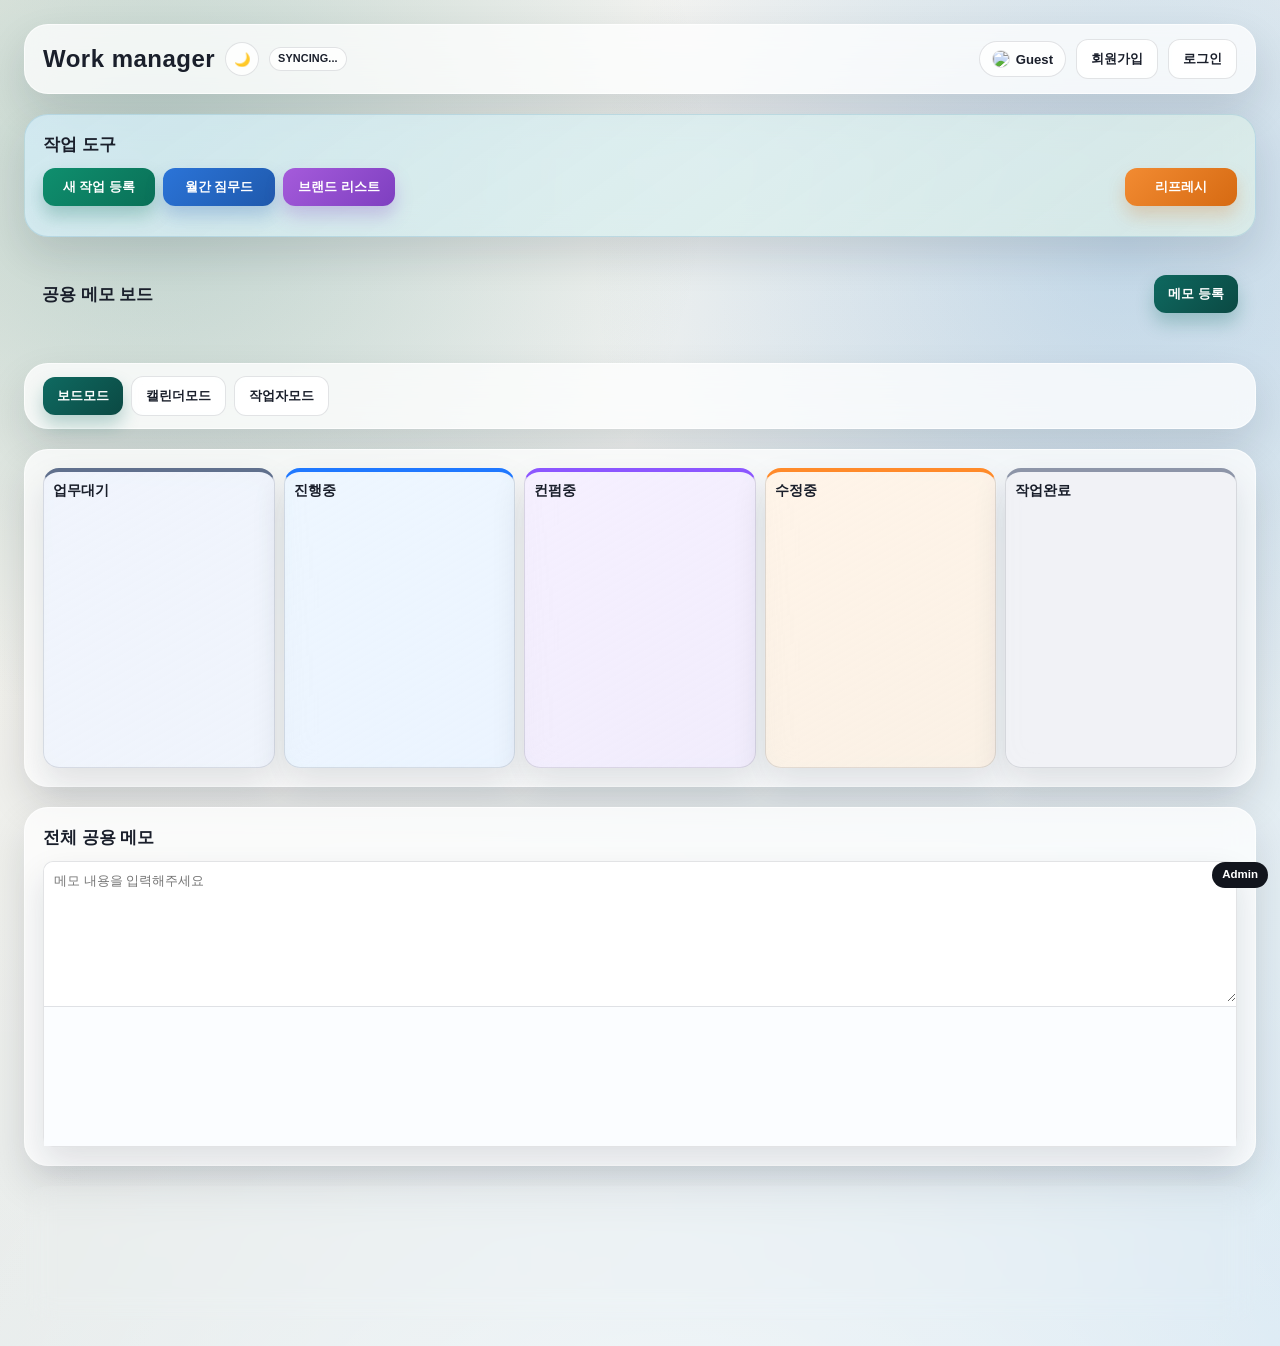
==== index.html @ 9bcb4582 "Refine UI polish, brand color controls, and memo/task interactions" ====
﻿<!DOCTYPE html>
<html lang="ko">
<head>
  <meta charset="UTF-8">
  <meta name="viewport" content="width=device-width, initial-scale=1.0">
  <title>DING WORK manager</title>
  <link rel="stylesheet" href="style.css">
  <script src="https://www.gstatic.com/firebasejs/9.22.0/firebase-app-compat.js"></script>
  <script src="https://www.gstatic.com/firebasejs/9.22.0/firebase-auth-compat.js"></script>
  <script src="https://www.gstatic.com/firebasejs/9.22.0/firebase-firestore-compat.js"></script>
</head>
<body>
  <div class="container">
    <header class="main-header glass">
      <div class="brand-wrap">
        <div class="logo-badge">Work manager</div>
        <button id="themeToggleBtn" class="theme-toggle-btn" type="button" onclick="toggleThemeMode()" aria-label="다크모드 전환" title="다크모드">
          <span id="themeToggleIcon" aria-hidden="true">🌙</span>
        </button>
        <div id="syncStatus" class="status-indicator status-mini">SYNCING...</div>
      </div>

      <div class="header-right">
        <div id="loginInfo" class="user-pill"><img class="avatar-xs" src="" alt="avatar"><span>Guest</span></div>
        <button id="profileBtn" class="btn btn-outline hidden" onclick="openProfileModal()">프로필수정</button>
        <button id="signupBtn" class="btn btn-outline" onclick="openModal('registerModal')">회원가입</button>
        <button id="loginBtn" class="btn btn-outline" onclick="openModal('loginModal')">로그인</button>
        <button id="userLogoutBtn" class="btn btn-outline hidden" onclick="logoutUser()">로그아웃</button>
      </div>
    </header>
    <div id="networkBanner" class="network-banner hidden"></div>

    <section class="command-center glass">
      <div class="section-head section-head-stack">
        <h2>작업 도구</h2>
        <div class="section-tools section-tools-split">
          <div class="section-tools-left">
            <button class="btn tool-btn-create" onclick="openModal('taskCreateModal')">새 작업 등록</button>
            <button class="btn tool-btn-gym" onclick="openGymMoodModal()">월간 짐무드</button>
            <button class="btn tool-btn-brand" onclick="openModal('brandListModal')">브랜드 리스트</button>
          </div>
          <div class="section-tools-right">
            <button class="btn tool-btn-refresh" onclick="openModal('refreshModal')">리프레시</button>
          </div>
        </div>
      </div>
    </section>

    <section class="memo-workspace">
      <div class="section-head">
        <h2>공용 메모 보드</h2>
        <button class="btn btn-primary" onclick="addNewMemo()">메모 등록</button>
      </div>
      <div id="memoGrid" class="memo-grid"></div>
    </section>

    <main class="workspace">
      <section class="panel glass view-switch-panel">
        <div class="view-switch-row">
          <button id="boardViewBtn" class="btn btn-primary" onclick="switchView('board')">보드모드</button>
          <button id="calendarViewBtn" class="btn btn-outline" onclick="switchView('calendar')">캘린더모드</button>
          <button id="workerViewBtn" class="btn btn-outline" onclick="switchView('worker')">작업자모드</button>
        </div>
      </section>

      <section class="board glass">
        <div class="col col-wait" id="업무대기" ondrop="drop(event)" ondragover="allowDrop(event)">
          <h3>업무대기</h3>
          <div id="업무대기-list" class="drop-zone"></div>
        </div>
        <div class="col col-progress" id="진행중" ondrop="drop(event)" ondragover="allowDrop(event)">
          <h3>진행중</h3>
          <div id="진행중-list" class="drop-zone"></div>
        </div>
        <div class="col col-confirm" id="컨펌중" ondrop="drop(event)" ondragover="allowDrop(event)">
          <h3>컨펌중</h3>
          <div id="컨펌중-list" class="drop-zone"></div>
        </div>
        <div class="col col-edit" id="수정중" ondrop="drop(event)" ondragover="allowDrop(event)">
          <h3>수정중</h3>
          <div id="수정중-list" class="drop-zone"></div>
        </div>
        <div class="col col-done" id="작업완료" ondrop="drop(event)" ondragover="allowDrop(event)">
          <h3>작업완료</h3>
          <div id="작업완료-list" class="drop-zone"></div>
        </div>
      </section>

      <section id="calendarView" class="panel glass calendar-panel hidden">
        <div class="calendar-current-nav">
          <button class="calendar-nav-btn" type="button" onclick="moveCalendarMonth(-1)">&lt;</button>
          <div id="calendarCurrentLabel" class="calendar-current-top"></div>
          <button class="calendar-nav-btn" type="button" onclick="moveCalendarMonth(1)">&gt;</button>
        </div>
        <div class="section-head">
          <h2>업무현황 캘린더</h2>
          <div class="calendar-head-right">
            <input id="calendarMonth" type="month" class="pill-input calendar-month" onchange="setCalendarMonth(this.value)">
          </div>
        </div>
        <div id="calendarGrid" class="calendar-grid"></div>
      </section>

      <section id="workerView" class="panel glass worker-panel hidden">
        <div class="section-head">
          <h2>작업자 업무현황</h2>
        </div>
        <div id="workerModeGrid" class="worker-mode-grid"></div>
      </section>

      <section class="panel glass shared-note-panel">
        <div class="section-head">
          <h2>전체 공용 메모</h2>
        </div>
        <div class="note-shell shared-note-shell">
          <textarea id="archiveStaticMemo" class="note-editor note-editor-pane" onpaste="handleSharedPaste(event)" placeholder="메모 내용을 입력해주세요"></textarea>
          <div id="sharedView" class="note-view-pane note-live-preview"></div>
        </div>
      </section>

      <section class="panel glass archive-panel">
        <div class="section-head">
          <h2>작업완료 / 보류중</h2>
        </div>
        <div class="archive-split-board">
          <article class="archive-split-col">
            <div class="archive-col-head">
              <h3>작업완료</h3>
              <a class="btn btn-route done-route" href="completed.html" target="_blank" rel="noopener noreferrer">작업완료 전체보기</a>
            </div>
            <div id="doneArchiveTaskList" class="archive-grid"></div>
          </article>
          <article class="archive-split-col">
            <div class="archive-col-head">
              <h3>보류중</h3>
              <a class="btn btn-route hold-route-gray" href="hold.html" target="_blank" rel="noopener noreferrer">보류중 작업 전체보기</a>
            </div>
            <div id="holdArchiveTaskList" class="archive-grid"></div>
          </article>
        </div>
      </section>
    </main>
  </div>
  <div class="admin-fab-wrap">
    <button id="adminBtn" class="btn btn-action admin-fab-btn" onclick="handleAdminAction()">Admin</button>
    <button id="adminLogoutBtn" class="btn btn-outline admin-fab-btn hidden" onclick="logoutAdmin()">Admin 로그아웃</button>
  </div>

  <div id="taskCreateModal" class="modal">
    <div class="modal-content wide">
      <button class="close-btn" onclick="closeModal('taskCreateModal')">&times;</button>
      <h3>새 작업 등록</h3>
      <input type="text" id="taskName" class="task-input" placeholder="업무 제목을 입력하세요" maxlength="150">
      <textarea id="taskDesc" class="task-input task-desc-input" placeholder="상세 내용을 입력하세요" maxlength="500"></textarea>
      <textarea id="taskBackupLocation" class="task-input task-desc-input" placeholder="백업위치 (선택)" maxlength="2000"></textarea>
      <div class="input-row">
        <div class="field">
          <label for="taskUserSelect1">담당자 1</label>
          <select id="taskUserSelect1"></select>
        </div>
        <div class="field">
          <label for="taskUserSelect2">담당자 2</label>
          <select id="taskUserSelect2"></select>
        </div>
        <div class="field">
          <label for="taskBrandSelect">브랜드</label>
          <select id="taskBrandSelect"></select>
        </div>
        <div class="field">
          <label for="taskStatusSelect">업무현황</label>
          <select id="taskStatusSelect">
            <option value="업무대기">업무대기</option>
            <option value="진행중">진행중</option>
            <option value="컨펌중">컨펌중</option>
            <option value="수정중">수정중</option>
            <option value="작업완료">작업완료</option>
          </select>
        </div>
        <div class="field">
          <label for="taskDate">마감일</label>
          <input type="date" id="taskDate">
        </div>
        <button class="btn btn-primary" onclick="addTask()">업무 등록</button>
      </div>
    </div>
  </div>

  <div id="workerListModal" class="modal" onclick="closeOnBackdrop(event, 'workerListModal')">
    <div class="modal-content">
      <button class="close-btn" onclick="closeModal('workerListModal')">&times;</button>
      <h3>프로필 수정</h3>
      <div class="profile-editor">
        <div class="profile-avatar-row">
          <img id="profileAvatarPreview" class="avatar-lg" alt="프로필 미리보기">
          <input type="file" id="profileAvatarInput" class="pill-input" accept="image/*" onchange="updateProfileAvatarPreview()">
        </div>
        <label class="modal-label" for="profileNameInput">닉네임</label>
        <input id="profileNameInput" class="pill-input" placeholder="닉네임">
        <label class="modal-label" for="profilePwInput">비밀번호</label>
        <input id="profilePwInput" class="pill-input" type="password" placeholder="비밀번호">
        <button class="btn btn-primary full" onclick="saveProfile()">저장</button>
      </div>
    </div>
  </div>

  <div id="registerModal" class="modal" onclick="closeOnBackdrop(event, 'registerModal')">
    <div class="modal-content">
      <button class="close-btn" onclick="closeModal('registerModal')">&times;</button>
      <h3>회원가입</h3>
      <form id="registerForm" onsubmit="event.preventDefault(); registerUser();">
        <div class="signup-avatar-row">
          <img id="regAvatarPreview" class="avatar-lg" alt="프로필 미리보기">
          <input type="file" id="regAvatar" class="pill-input" accept="image/*" onchange="updateSignupAvatarPreview()">
        </div>
        <input type="text" id="regName" placeholder="이름" class="pill-input">
        <input type="password" id="regPw" placeholder="비밀번호" class="pill-input">
        <button type="submit" class="btn btn-primary full">가입하기</button>
      </form>
    </div>
  </div>

  <div id="loginModal" class="modal" onclick="closeOnBackdrop(event, 'loginModal')">
    <div class="modal-content">
      <button class="close-btn" onclick="closeModal('loginModal')">&times;</button>
      <h3>로그인</h3>
      <select id="loginUserSelect" class="pill-input"></select>
      <input type="password" id="loginPw" placeholder="비밀번호" class="pill-input">
      <button class="btn btn-primary full" onclick="loginUser()">로그인</button>
    </div>
  </div>

  <div id="adminModal" class="modal" onclick="closeOnBackdrop(event, 'adminModal')">
    <div class="modal-content wide">
      <button class="close-btn" onclick="closeModal('adminModal')">&times;</button>
      <h3>관리자 페이지</h3>
      <div class="admin-section">
        <h4>작업자 정보 전체 수정/삭제</h4>
        <div id="adminUserList" class="admin-list"></div>
      </div>
      <div class="admin-section">
        <h4>작업 정보 전체 수정/삭제</h4>
        <div class="admin-tools">
          <input id="adminTaskSearch" class="pill-input" placeholder="작업명/담당자 검색" oninput="updateAdminTaskQuery(this.value)">
          <select id="adminTaskStatusFilter" class="pill-input" onchange="updateAdminTaskStatus(this.value)">
            <option value="">전체 상태</option>
            <option value="업무대기">업무대기</option>
            <option value="진행중">진행중</option>
            <option value="컨펌중">컨펌중</option>
            <option value="수정중">수정중</option>
            <option value="작업완료">작업완료</option>
          </select>
          <select id="adminTaskUserFilter" class="pill-input" onchange="updateAdminTaskUser(this.value)">
            <option value="">전체 담당자</option>
          </select>
          <select id="adminTaskSort" class="pill-input" onchange="updateAdminTaskSort(this.value)">
            <option value="date_desc">마감일 최신순</option>
            <option value="date_asc">마감일 오래된순</option>
            <option value="name_asc">작업명 오름차순</option>
            <option value="name_desc">작업명 내림차순</option>
          </select>
          <select id="adminTaskPageSize" class="pill-input" onchange="updateAdminTaskPageSize(this.value)">
            <option value="10">10개씩</option>
            <option value="20" selected>20개씩</option>
            <option value="30">30개씩</option>
            <option value="50">50개씩</option>
          </select>
        </div>
        <div id="adminTaskCount" class="admin-task-count"></div>
        <div id="adminTaskList" class="admin-list"></div>
        <div id="adminTaskPager" class="admin-pager"></div>
      </div>
    </div>
  </div>

  <div id="taskEditModal" class="modal" onclick="closeOnBackdrop(event, 'taskEditModal')">
    <div class="modal-content">
      <button class="close-btn" onclick="closeModal('taskEditModal')">&times;</button>
      <h3>작업 수정</h3>
      <label class="modal-label" for="editTaskName">제목</label>
      <input type="text" id="editTaskName" class="pill-input" placeholder="작업명">
      <label class="modal-label" for="editTaskDesc">상세내용</label>
      <textarea id="editTaskDesc" class="pill-input task-desc-input" placeholder="상세 내용을 입력하세요" maxlength="500"></textarea>
      <label class="modal-label" for="editTaskBackupLocation">백업위치 (선택)</label>
      <textarea id="editTaskBackupLocation" class="pill-input task-desc-input" placeholder="백업위치를 입력하세요" maxlength="2000"></textarea>
      <div class="modal-half-grid">
        <div class="modal-field">
          <label class="modal-label" for="editTaskUserSelect1">담당자 1</label>
          <select id="editTaskUserSelect1" class="pill-input"></select>
        </div>
        <div class="modal-field">
          <label class="modal-label" for="editTaskUserSelect2">담당자 2</label>
          <select id="editTaskUserSelect2" class="pill-input"></select>
        </div>
      </div>
      <div class="modal-half-grid">
        <div class="modal-field">
          <label class="modal-label" for="editTaskBrandSelect">브랜드</label>
          <select id="editTaskBrandSelect" class="pill-input"></select>
        </div>
        <div class="modal-field">
          <label class="modal-label" for="editTaskStatusSelect">업무현황</label>
          <select id="editTaskStatusSelect" class="pill-input">
            <option value="업무대기">업무대기</option>
            <option value="진행중">진행중</option>
            <option value="컨펌중">컨펌중</option>
            <option value="수정중">수정중</option>
            <option value="작업완료">작업완료</option>
          </select>
        </div>
      </div>
      <label class="modal-label" for="editTaskDate">마감일</label>
      <input type="date" id="editTaskDate" class="pill-input">
      <button class="btn btn-primary full" onclick="saveTaskFromBoard()">저장</button>
    </div>
  </div>

  <div id="brandListModal" class="modal" onclick="closeOnBackdrop(event, 'brandListModal')">
    <div class="modal-content">
      <button class="close-btn" onclick="closeModal('brandListModal')">&times;</button>
      <h3>브랜드 리스트</h3>
      <div class="inline-brand-add">
        <input type="text" id="brandNameInput" class="pill-input" placeholder="브랜드명 추가" maxlength="50">
        <select id="brandColorInput" class="pill-input"></select>
        <button class="btn btn-primary" onclick="addBrand()">추가</button>
      </div>
      <div id="brandManageList" class="admin-list"></div>
    </div>
  </div>

  <div id="refreshModal" class="modal" onclick="closeOnBackdrop(event, 'refreshModal')">
    <div class="modal-content">
      <button class="close-btn" onclick="closeModal('refreshModal')">&times;</button>
      <h3>리프레시 포춘쿠키</h3>
      <div class="fortune-wrap">
        <div id="fortuneCookie" class="fortune-cookie">🥠</div>
        <div class="fortune-types">
          <button class="fortune-type-btn" onclick="crackFortuneCookie('집중')">
            <span class="fortune-type-icon">🥠</span>
            <span>집중 쿠키</span>
          </button>
          <button class="fortune-type-btn" onclick="crackFortuneCookie('행운')">
            <span class="fortune-type-icon">🍪</span>
            <span>행운 쿠키</span>
          </button>
          <button class="fortune-type-btn" onclick="crackFortuneCookie('휴식')">
            <span class="fortune-type-icon">🥮</span>
            <span>휴식 쿠키</span>
          </button>
        </div>
        <button class="btn btn-primary full" onclick="crackFortuneCookie()">랜덤으로 깨기</button>
        <div id="fortuneResult" class="fortune-result">오늘의 운세를 확인해보세요.</div>
      </div>
    </div>
  </div>

  <div id="gymMoodModal" class="modal" onclick="closeOnBackdrop(event, 'gymMoodModal')">
    <div class="modal-content wide">
      <button class="close-btn" onclick="closeModal('gymMoodModal')">&times;</button>
      <h3>월간짐무드 체크</h3>
      <div class="gym-toolbar">
        <input id="gymMonthInput" class="pill-input" type="month" onchange="setGymMoodMonth(this.value)">
        <input id="gymBranchInput" class="pill-input" type="text" placeholder="헬스장 지점명 입력">
        <button class="btn btn-primary" onclick="addGymBranch()">지점 추가</button>
      </div>
      <div id="gymMoodList" class="gym-mood-list"></div>
    </div>
  </div>

  <script src="app.js"></script>
</body>
</html>
---- style.css ----
﻿@import url('https://cdn.jsdelivr.net/gh/orioncactus/pretendard/dist/web/static/pretendard.css');

:root {
  --bg-1: #f4efe5;
  --bg-2: #dbeaf4;
  --ink: #1a1f2b;
  --muted: #5a6170;
  --card: rgba(255, 255, 255, 0.75);
  --line: rgba(22, 27, 40, 0.12);
  --brand: #0f6a61;
  --brand-dark: #0b4943;
  --danger: #cf2e2e;
  --shadow: 0 18px 40px rgba(20, 26, 40, 0.12);
  --glass-tint: rgba(255, 255, 255, 0.58);
  --glass-stroke: rgba(255, 255, 255, 0.62);
  --glass-soft-shadow: 0 16px 34px rgba(17, 28, 46, 0.12);
}

* { box-sizing: border-box; }

body {
  margin: 0;
  min-height: 100vh;
  font-family: 'Pretendard', sans-serif;
  color: var(--ink);
  background:
    radial-gradient(circle at 12% 12%, rgba(15, 106, 97, 0.24), transparent 34%),
    radial-gradient(circle at 88% 18%, rgba(73, 141, 202, 0.26), transparent 34%),
    radial-gradient(circle at 52% 120%, rgba(255, 255, 255, 0.62), transparent 45%),
    linear-gradient(180deg, rgba(255, 255, 255, 0.32), rgba(255, 255, 255, 0)),
    linear-gradient(130deg, var(--bg-1), var(--bg-2));
  padding: 24px;
}

.container {
  max-width: 1700px;
  margin: 0 auto;
  display: grid;
  gap: 20px;
}

.glass {
  background: var(--card);
  border: 1px solid rgba(255, 255, 255, 0.65);
  box-shadow: var(--shadow);
  backdrop-filter: blur(14px);
}

.card,
.memo-card,
.archive-item,
.archive-split-col,
.worker-load-card,
.worker-task-item,
.calendar-cell,
.calendar-task-card,
.note-shell,
.modal-content,
.col,
.gym-mood-row,
.fortune-type-btn,
.fortune-result,
.backup-detail {
  background: linear-gradient(145deg, var(--glass-tint), rgba(255, 255, 255, 0.34));
  border-color: var(--line);
  backdrop-filter: blur(14px) saturate(120%);
  box-shadow: var(--glass-soft-shadow);
}

.pill-input,
.task-input,
select,
input[type='date'],
input[type='month'],
.btn-outline {
  background: linear-gradient(160deg, rgba(255, 255, 255, 0.84), rgba(255, 255, 255, 0.58));
  border-color: rgba(130, 149, 183, 0.26);
  backdrop-filter: blur(8px) saturate(115%);
}

.header-right .btn-outline,
.user-pill,
.status-indicator {
  box-shadow: inset 0 1px 0 rgba(255, 255, 255, 0.7);
}

.main-header {
  border-radius: 24px;
  padding: 14px 18px;
  display: flex;
  justify-content: space-between;
  align-items: center;
  gap: 16px;
  flex-wrap: wrap;
}

.brand-wrap {
  display: flex;
  align-items: center;
  gap: 10px;
}

.logo-badge {
  font-weight: 900;
  letter-spacing: 0.02em;
  font-size: 1.5rem;
}

.theme-toggle-btn {
  width: 34px;
  height: 34px;
  border-radius: 999px;
  border: 1px solid var(--line);
  background: rgba(255, 255, 255, 0.82);
  color: var(--ink);
  display: inline-grid;
  place-items: center;
  cursor: pointer;
  padding: 0;
  transition: transform 0.14s ease, background 0.2s ease, border-color 0.2s ease;
}

.theme-toggle-btn:hover {
  transform: translateY(-1px);
  background: rgba(255, 255, 255, 0.95);
}

.badge-pill {
  padding: 4px 10px;
  border-radius: 999px;
  background: #101010;
  color: #fff;
  font-size: 0.72rem;
  font-weight: 700;
}

.header-right {
  display: flex;
  align-items: center;
  gap: 10px;
  flex-wrap: wrap;
}

.status-indicator,
.user-pill {
  border-radius: 999px;
  padding: 8px 12px;
  font-size: 0.82rem;
  font-weight: 700;
  background: rgba(255, 255, 255, 0.8);
  border: 1px solid var(--line);
}

.user-pill {
  display: inline-flex;
  align-items: center;
  gap: 6px;
}

.status-indicator.status-mini {
  padding: 4px 8px;
  font-size: 0.68rem;
  line-height: 1.2;
  letter-spacing: 0.01em;
}

.status-indicator.status-online {
  color: #0f6a61;
  border-color: rgba(15, 106, 97, 0.35);
}

.status-indicator.status-cache {
  color: #9a6200;
  border-color: rgba(154, 98, 0, 0.35);
}

.status-indicator.status-offline {
  color: #9f1d1d;
  border-color: rgba(159, 29, 29, 0.35);
}

.network-banner {
  border-radius: 14px;
  padding: 10px 12px;
  border: 1px solid var(--line);
  background: rgba(255, 244, 218, 0.8);
  color: #6d4700;
  font-size: 0.85rem;
  font-weight: 700;
}

.network-banner.offline {
  background: rgba(255, 228, 228, 0.92);
  border-color: rgba(184, 58, 58, 0.3);
  color: #8e1b1b;
}

body.dark-mode {
  --bg-1: #0f1420;
  --bg-2: #1a2433;
  --ink: #e8eefb;
  --muted: #a7b4cf;
  --card: rgba(17, 24, 36, 0.78);
  --line: rgba(168, 182, 210, 0.22);
  --brand: #18a58f;
  --brand-dark: #0f7566;
  --shadow: 0 18px 42px rgba(5, 8, 14, 0.48);
  --glass-tint: rgba(28, 40, 62, 0.7);
  --glass-stroke: rgba(171, 194, 230, 0.24);
  --glass-soft-shadow: 0 18px 38px rgba(6, 10, 19, 0.48);
}

body.dark-mode {
  background:
    radial-gradient(circle at 8% 14%, rgba(58, 197, 166, 0.2), transparent 36%),
    radial-gradient(circle at 84% 18%, rgba(88, 145, 255, 0.24), transparent 38%),
    radial-gradient(circle at 48% 115%, rgba(180, 208, 255, 0.14), transparent 42%),
    linear-gradient(180deg, rgba(168, 193, 240, 0.07), rgba(10, 14, 22, 0)),
    linear-gradient(130deg, var(--bg-1), var(--bg-2));
}

body.dark-mode .glass {
  border-color: rgba(157, 172, 203, 0.2);
}

body.dark-mode .btn-outline,
body.dark-mode .status-indicator,
body.dark-mode .user-pill,
body.dark-mode .theme-toggle-btn {
  background: rgba(24, 33, 49, 0.9);
  color: var(--ink);
  border-color: var(--line);
}

body.dark-mode .network-banner {
  background: rgba(64, 44, 8, 0.7);
  color: #ffd792;
  border-color: rgba(212, 166, 81, 0.35);
}

body.dark-mode .network-banner.offline {
  background: rgba(87, 29, 29, 0.75);
  color: #ffb1b1;
  border-color: rgba(214, 89, 89, 0.45);
}

body.dark-mode .card,
body.dark-mode .memo-card,
body.dark-mode .archive-item,
body.dark-mode .archive-more,
body.dark-mode .worker-load-card,
body.dark-mode .worker-task-item,
body.dark-mode .modal-content,
body.dark-mode .task-input,
body.dark-mode .shared-title-input,
body.dark-mode .pill-input,
body.dark-mode select,
body.dark-mode input[type='date'],
body.dark-mode .calendar-cell,
body.dark-mode .calendar-task-card,
body.dark-mode .calendar-nav-btn,
body.dark-mode .backup-detail,
body.dark-mode .note-shell,
body.dark-mode .note-editor-pane,
body.dark-mode .note-view-pane,
body.dark-mode .fortune-type-btn,
body.dark-mode .fortune-result,
body.dark-mode .gym-mood-row {
  background: rgba(19, 27, 42, 0.94);
  color: var(--ink);
  border-color: var(--line);
}

body.dark-mode .calendar-cell.sun { background: rgba(74, 35, 41, 0.45); }
body.dark-mode .calendar-cell.sat { background: rgba(35, 49, 78, 0.45); }

body.dark-mode input::placeholder,
body.dark-mode textarea::placeholder {
  color: #8f9db8;
}

/* Dark mode tune-up: iOS-like glass layers with clearer section contrast */
body.dark-mode .main-header.glass,
body.dark-mode .command-center.glass,
body.dark-mode .memo-workspace.glass,
body.dark-mode .panel.glass,
body.dark-mode .board.glass {
  background: linear-gradient(145deg, rgba(20, 30, 46, 0.76), rgba(15, 23, 36, 0.68));
  border: 1px solid rgba(171, 193, 227, 0.22);
  backdrop-filter: blur(18px) saturate(125%);
  box-shadow:
    inset 0 1px 0 rgba(255, 255, 255, 0.08),
    0 18px 38px rgba(5, 10, 18, 0.45);
}

body.dark-mode .command-center.glass {
  background: linear-gradient(150deg, rgba(26, 56, 74, 0.82), rgba(21, 70, 64, 0.72));
  border-color: rgba(120, 194, 206, 0.34);
}

body.dark-mode .status-indicator.status-online {
  color: #51e3a2;
  border-color: rgba(81, 227, 162, 0.55);
  background: rgba(20, 61, 47, 0.7);
}

body.dark-mode .status-indicator.status-cache {
  color: #ffd98b;
  border-color: rgba(255, 217, 139, 0.45);
  background: rgba(71, 55, 20, 0.68);
}

body.dark-mode .status-indicator.status-offline {
  color: #ffb5b5;
  border-color: rgba(255, 135, 135, 0.5);
  background: rgba(88, 28, 33, 0.7);
}

body.dark-mode .user-pill {
  background: rgba(30, 44, 67, 0.8);
}

body.dark-mode .header-right .btn-outline {
  background: rgba(30, 45, 67, 0.86);
  border-color: rgba(156, 184, 224, 0.32);
}

body.dark-mode #profileBtn {
  background: rgba(30, 81, 109, 0.82);
  border-color: rgba(109, 197, 241, 0.5);
}

body.dark-mode #signupBtn {
  background: rgba(53, 68, 122, 0.82);
  border-color: rgba(155, 173, 255, 0.48);
}

body.dark-mode #loginBtn {
  background: rgba(40, 78, 69, 0.82);
  border-color: rgba(109, 223, 185, 0.52);
}

body.dark-mode #userLogoutBtn {
  background: rgba(91, 47, 56, 0.84);
  border-color: rgba(255, 153, 171, 0.45);
}

body.dark-mode .col {
  background: rgba(28, 40, 60, 0.72);
  border-color: rgba(164, 183, 214, 0.24);
}

body.dark-mode .col h3 {
  color: #eaf1ff;
}

body.dark-mode .col-wait h3 { color: #d8e3ff; }
body.dark-mode .col-progress h3 { color: #a9d9ff; }
body.dark-mode .col-confirm h3 { color: #d9c4ff; }
body.dark-mode .col-edit h3 { color: #ffd5a2; }
body.dark-mode .col-done h3 { color: #d2dbef; }

body.dark-mode .col-wait {
  border-top-color: #7f93b5;
  box-shadow: inset 0 1px 0 rgba(127, 147, 181, 0.28);
  background: linear-gradient(150deg, rgba(42, 55, 83, 0.82), rgba(35, 48, 76, 0.7));
}

body.dark-mode .col-progress {
  border-top-color: #4fa6ff;
  box-shadow: inset 0 1px 0 rgba(79, 166, 255, 0.28);
  background: linear-gradient(150deg, rgba(35, 61, 95, 0.82), rgba(30, 52, 84, 0.7));
}

body.dark-mode .col-confirm {
  border-top-color: #ae89ff;
  box-shadow: inset 0 1px 0 rgba(174, 137, 255, 0.28);
  background: linear-gradient(150deg, rgba(53, 45, 90, 0.84), rgba(45, 39, 78, 0.72));
}

body.dark-mode .col-edit {
  border-top-color: #ffb566;
  box-shadow: inset 0 1px 0 rgba(255, 181, 102, 0.28);
  background: linear-gradient(150deg, rgba(78, 54, 39, 0.86), rgba(66, 44, 33, 0.74));
}

body.dark-mode .col-done {
  border-top-color: #a7b4cd;
  background: rgba(44, 53, 72, 0.75);
}

body.dark-mode .archive-split-col {
  background: rgba(26, 39, 59, 0.75);
  border-color: rgba(160, 179, 213, 0.3);
}

body.dark-mode .archive-col-head h3 {
  color: #eaf1ff;
}

body.dark-mode .archive-item {
  background: rgba(20, 31, 49, 0.9);
}

body.dark-mode .note-live-preview {
  background: rgba(20, 30, 47, 0.85);
}

body.dark-mode .memo-title {
  color: #edf3ff;
}

body.dark-mode .memo-title::placeholder {
  color: #9eb0d2;
}

body.dark-mode .memo-workspace.glass {
  background: linear-gradient(150deg, rgba(36, 56, 86, 0.78), rgba(28, 63, 74, 0.72));
  border-color: rgba(129, 170, 216, 0.34);
}

body.dark-mode .card-brand {
  color: #bfd1f2;
}

body.dark-mode .card-desc {
  color: #e4edff;
}

body.dark-mode .card-meta {
  color: #b8c9ea;
}

body.dark-mode .backup-detail summary {
  color: #c9dcff;
}

body.dark-mode .backup-text {
  color: #e7efff;
}

body.dark-mode .task-status,
body.dark-mode .worker-task-status,
body.dark-mode .calendar-task-status,
body.dark-mode .calendar-task-pill,
body.dark-mode .calendar-task-brand-mini,
body.dark-mode .worker-task-brand {
  color: #ecf3ff;
  border-color: rgba(181, 204, 239, 0.5);
  box-shadow: inset 0 1px 0 rgba(255, 255, 255, 0.16);
}

body.dark-mode .status-wait {
  background: rgba(126, 151, 200, 0.28);
  color: #e2ecff;
  border: 1px solid rgba(162, 187, 235, 0.5);
}

body.dark-mode .status-progress {
  background: rgba(72, 153, 255, 0.3);
  color: #e4f3ff;
  border: 1px solid rgba(132, 194, 255, 0.56);
}

body.dark-mode .status-confirm {
  background: rgba(167, 120, 255, 0.3);
  color: #f0e6ff;
  border: 1px solid rgba(203, 169, 255, 0.54);
}

body.dark-mode .status-edit {
  background: rgba(255, 171, 92, 0.32);
  color: #fff0dd;
  border: 1px solid rgba(255, 203, 145, 0.55);
}

body.dark-mode .status-done {
  background: rgba(157, 173, 205, 0.3);
  color: #edf3ff;
  border: 1px solid rgba(192, 206, 233, 0.52);
}

body.dark-mode .status-default {
  background: rgba(111, 126, 156, 0.28);
  color: #e7efff;
  border: 1px solid rgba(165, 183, 218, 0.46);
}

body.dark-mode .close-btn {
  color: #f2f7ff;
}

body.dark-mode .calendar-current-top,
body.dark-mode .calendar-current-label {
  color: #eef4ff;
}

body.dark-mode input[type='date']::-webkit-calendar-picker-indicator,
body.dark-mode input[type='month']::-webkit-calendar-picker-indicator {
  filter: invert(1) brightness(1.25);
  opacity: 0.95;
}

.btn {
  border: none;
  border-radius: 12px;
  padding: 10px 14px;
  font-weight: 700;
  cursor: pointer;
  transition: transform 0.15s ease, box-shadow 0.2s ease, background 0.2s ease;
}

.btn:hover { transform: translateY(-1px); }
.btn:active { transform: translateY(0); }

.btn-outline {
  background: rgba(255, 255, 255, 0.85);
  border: 1px solid var(--line);
  color: var(--ink);
}

.btn-primary {
  background: linear-gradient(135deg, var(--brand), var(--brand-dark));
  color: #fff;
  box-shadow: 0 10px 18px rgba(15, 106, 97, 0.28);
}

.btn-action {
  background: #12151d;
  color: #fff;
}

.admin-fab-wrap {
  position: fixed;
  right: 12px;
  bottom: 12px;
  z-index: 60;
  display: flex;
  gap: 6px;
}

.admin-fab-btn {
  border-radius: 999px;
  padding: 6px 10px;
  font-size: 0.72rem;
  line-height: 1.2;
}

.btn.small { padding: 6px 10px; font-size: 0.78rem; }
.btn.full { width: 100%; }

.command-center,
.memo-workspace,
.panel,
.board {
  border-radius: 24px;
  padding: 18px;
}

.command-center.glass {
  background: linear-gradient(145deg, rgba(211, 237, 248, 0.78), rgba(223, 240, 230, 0.68));
  border: 1px solid rgba(149, 192, 210, 0.45);
}

.memo-workspace.glass {
  background: linear-gradient(150deg, rgba(222, 239, 255, 0.78), rgba(214, 240, 232, 0.66));
  border: 1px solid rgba(171, 207, 234, 0.62);
}

.section-head {
  display: flex;
  justify-content: space-between;
  align-items: center;
  gap: 12px;
  margin-bottom: 12px;
}

.section-tools {
  display: flex;
  gap: 8px;
  flex-wrap: wrap;
}

.section-head-stack {
  flex-direction: column;
  align-items: flex-start;
  gap: 10px;
}

.section-tools-split {
  width: 100%;
  justify-content: space-between;
  align-items: center;
  padding-top: 2px;
}

.section-tools-left,
.section-tools-right {
  display: flex;
  gap: 8px;
  flex-wrap: wrap;
  align-items: center;
}

.section-tools-left .btn,
.section-tools-right .btn {
  min-width: 112px;
}

.tool-btn-create {
  background: linear-gradient(135deg, #0f8f6e, #0a7057);
  color: #fff;
  box-shadow: 0 10px 18px rgba(11, 112, 89, 0.28);
}

.tool-btn-gym {
  background: linear-gradient(135deg, #2b74d8, #1f59ac);
  color: #fff;
  box-shadow: 0 10px 18px rgba(35, 93, 178, 0.26);
}

.tool-btn-brand {
  background: linear-gradient(135deg, #a55bdb, #7e3fc0);
  color: #fff;
  box-shadow: 0 10px 18px rgba(126, 63, 192, 0.26);
}

.tool-btn-refresh {
  background: linear-gradient(135deg, #f28b32, #d66a12);
  color: #fff;
  box-shadow: 0 10px 18px rgba(214, 106, 18, 0.24);
}

.section-head h2 {
  margin: 0;
  font-size: 1.05rem;
}

.shared-title-wrap {
  display: grid;
  gap: 6px;
}

.shared-title-input {
  border: 1px solid var(--line);
  border-radius: 10px;
  padding: 8px 10px;
  background: #fff;
  font-size: 0.92rem;
  min-width: 280px;
}

.task-input {
  width: 100%;
  border: 1px solid var(--line);
  border-radius: 12px;
  padding: 12px;
  font-size: 1rem;
  margin-bottom: 12px;
}

.task-desc-input {
  min-height: 90px;
  resize: vertical;
}

.slash-emoji-picker {
  position: absolute;
  z-index: 120;
  display: flex;
  gap: 6px;
  flex-wrap: wrap;
  max-width: 320px;
  background: #fff;
  border: 1px solid var(--line);
  border-radius: 10px;
  padding: 8px;
  box-shadow: 0 10px 24px rgba(16, 20, 33, 0.18);
}

.slash-emoji-item {
  border: 1px solid var(--line);
  background: #fff;
  border-radius: 8px;
  padding: 4px 7px;
  cursor: pointer;
  font-size: 0.95rem;
  line-height: 1;
}

.modal-label {
  display: block;
  color: var(--muted);
  font-size: 0.8rem;
  font-weight: 700;
  margin-bottom: 4px;
}

.modal-half-grid {
  display: grid;
  grid-template-columns: 1fr 1fr;
  gap: 8px;
}

.modal-field .pill-input {
  margin-bottom: 0;
}

.input-row {
  display: grid;
  grid-template-columns: repeat(5, minmax(120px, 1fr)) auto;
  gap: 10px;
  align-items: end;
}

.field {
  display: grid;
  gap: 6px;
}

.field label {
  color: var(--muted);
  font-size: 0.8rem;
  font-weight: 700;
}

select,
input[type='date'] {
  border: 1px solid var(--line);
  border-radius: 10px;
  padding: 10px;
  background: #fff;
  width: 100%;
}

.memo-grid {
  display: grid;
  grid-template-columns: repeat(auto-fill, minmax(280px, 1fr));
  gap: 14px;
  align-items: start;
}

.memo-card {
  background: #fff;
  border-radius: 16px;
  border: 1px solid var(--line);
  padding: 12px;
  display: grid;
  gap: 8px;
  min-width: 0;
  overflow: hidden;
}

.memo-header {
  display: flex;
  justify-content: space-between;
  align-items: flex-start;
  gap: 8px;
}

.memo-title {
  border: none;
  font-size: 0.95rem;
  font-weight: 800;
  width: 100%;
  min-width: 0;
  background: transparent;
}

.memo-title:focus { outline: none; }

.memo-tools {
  display: flex;
  flex-direction: row;
  align-items: center;
  gap: 6px;
  flex-shrink: 0;
  white-space: nowrap;
}

.memo-tools .btn {
  white-space: nowrap;
}

.memo-body,
.note-editor {
  width: 100%;
  min-height: 140px;
  border: 1px solid var(--line);
  border-radius: 10px;
  padding: 10px;
  resize: vertical;
  font-family: inherit;
  overflow-wrap: anywhere;
  word-break: break-word;
}

.memo-card.collapsed .note-shell {
  display: none;
}

.note-live-preview {
  border-top: 1px solid var(--line);
  background: #fbfdff;
}

.note-preview {
  background: #f8fbfc;
  border: 1px solid var(--line);
  border-radius: 10px;
  padding: 10px;
  display: grid;
  gap: 6px;
  font-size: 0.9rem;
}

.note-shell {
  border: 1px solid var(--line);
  border-radius: 10px;
  background: #fff;
  min-height: 140px;
}

.note-editor-pane {
  border: none;
  min-height: 140px;
  margin: 0;
}

.note-editor-pane:focus {
  outline: none;
}

.note-view-pane {
  min-height: 140px;
  padding: 10px;
  display: block;
  font-size: 0.9rem;
  line-height: 1.45;
  overflow-wrap: anywhere;
  word-break: break-word;
}

.note-line {
  margin: 0;
  overflow-wrap: anywhere;
  word-break: break-word;
}

.note-link {
  color: #245b9a;
  text-decoration: none;
  font-weight: 700;
  overflow-wrap: anywhere;
  word-break: break-all;
}

.note-link:hover { text-decoration: underline; }

.note-image {
  max-width: 180px;
  max-height: 140px;
  width: auto;
  height: auto;
  border-radius: 8px;
  border: 1px solid var(--line);
  background: #fff;
  display: block;
}

.workspace {
  display: grid;
  gap: 20px;
}

.view-switch-panel {
  padding: 12px 18px;
}

.view-switch-row {
  display: flex;
  gap: 8px;
  align-items: center;
  flex-wrap: wrap;
}

.calendar-month {
  width: 140px;
  margin: 0 0 0 auto;
}

.calendar-head-right {
  display: flex;
  align-items: center;
  gap: 8px;
}

.calendar-current-label {
  color: var(--muted);
  font-size: 1.15rem;
  font-weight: 800;
  letter-spacing: -0.01em;
}

.calendar-current-top {
  text-align: center;
  color: #2a3448;
  font-size: 1.25rem;
  font-weight: 900;
  letter-spacing: -0.01em;
  min-width: 180px;
}

.calendar-current-nav {
  display: flex;
  align-items: center;
  justify-content: center;
  gap: 10px;
  margin-bottom: 8px;
}

.calendar-nav-btn {
  border: 1px solid var(--line);
  background: #fff;
  color: var(--ink);
  border-radius: 999px;
  width: 28px;
  height: 28px;
  padding: 0;
  line-height: 1;
  cursor: pointer;
  font-weight: 800;
}

.board {
  display: grid;
  grid-template-columns: repeat(5, minmax(0, 1fr));
  gap: 9px;
}

.done-fixed-panel {
  border-radius: 24px;
  padding: 18px;
}

.col {
  background: linear-gradient(150deg, rgba(255, 255, 255, 0.72), rgba(242, 248, 255, 0.56));
  border: 1px solid var(--line);
  border-radius: 16px;
  padding: 9px;
  min-height: 300px;
}

.col h3 {
  margin: 0 0 7px;
  font-size: 0.9rem;
}

.col-wait {
  border-top: 4px solid #60708d;
  background: linear-gradient(150deg, rgba(236, 241, 252, 0.76), rgba(228, 236, 250, 0.58));
}

.col-progress {
  border-top: 4px solid #1f78ff;
  background: linear-gradient(150deg, rgba(233, 244, 255, 0.78), rgba(221, 236, 255, 0.58));
}

.col-confirm {
  border-top: 4px solid #8c56ff;
  background: linear-gradient(150deg, rgba(243, 236, 255, 0.8), rgba(232, 224, 250, 0.6));
}

.col-edit {
  border-top: 4px solid #ff8a2a;
  background: linear-gradient(150deg, rgba(255, 242, 228, 0.82), rgba(247, 231, 212, 0.6));
}
.col-done {
  border-top: 4px solid #8d95a8;
  background: rgba(239, 241, 245, 0.88);
}

.drop-zone {
  min-height: 220px;
}

.calendar-panel {
  padding: 16px 18px;
}

.calendar-grid {
  display: grid;
  grid-template-columns: repeat(7, minmax(0, 1fr));
  gap: 8px;
}

.calendar-weekday {
  text-align: center;
  font-size: 0.76rem;
  font-weight: 800;
  color: var(--muted);
}

.calendar-weekday.sun { color: #c54a4a; }
.calendar-weekday.sat { color: #2f63c8; }

.calendar-cell {
  min-height: 120px;
  border: 1px solid var(--line);
  border-radius: 10px;
  background: #fff;
  padding: 8px;
  display: grid;
  grid-template-rows: auto 1fr;
  gap: 6px;
}

.calendar-cell.sun { background: #fff8f8; }
.calendar-cell.sat { background: #f7faff; }

.calendar-cell.empty {
  background: rgba(255, 255, 255, 0.45);
}

.calendar-day {
  font-size: 0.78rem;
  font-weight: 800;
}

.calendar-day.sun { color: #c54a4a; }
.calendar-day.sat { color: #2f63c8; }

.calendar-tasks {
  display: grid;
  gap: 4px;
  align-content: start;
  max-height: 190px;
  overflow-y: auto;
}

.calendar-task-pill {
  font-size: 0.72rem;
  border-radius: 999px;
  border: 1px solid var(--line);
  padding: 2px 6px;
  background: #f8fbff;
  white-space: nowrap;
  overflow: hidden;
  text-overflow: ellipsis;
}

.calendar-task-card {
  border: 1px solid var(--line);
  border-radius: 8px;
  background: #fff;
  padding: 6px;
  display: grid;
  gap: 4px;
}

.calendar-task-head {
  display: flex;
  align-items: center;
  justify-content: space-between;
  gap: 6px;
}

.calendar-task-status {
  border-radius: 999px;
  padding: 2px 6px;
  font-size: 0.66rem;
  font-weight: 800;
}

.calendar-task-date-mini {
  font-size: 0.66rem;
  color: var(--muted);
  font-weight: 700;
}

.calendar-task-title {
  font-size: 0.75rem;
  font-weight: 800;
  color: #2f384a;
  line-height: 1.3;
}

.calendar-task-desc {
  font-size: 0.7rem;
  color: #4d576f;
  line-height: 1.3;
}

.calendar-task-meta {
  display: flex;
  align-items: center;
  justify-content: space-between;
  gap: 6px;
}

.calendar-task-brand-mini {
  font-size: 0.66rem;
  color: #3f4d68;
  font-weight: 700;
  background: #f4f7ff;
  border: 1px solid var(--line);
  border-radius: 999px;
  padding: 2px 6px;
  max-width: 90px;
  overflow: hidden;
  text-overflow: ellipsis;
  white-space: nowrap;
}

.calendar-task-assignee-mini {
  font-size: 0.66rem;
  color: var(--muted);
  font-weight: 700;
}

.calendar-task-empty {
  font-size: 0.7rem;
  color: var(--muted);
  font-weight: 700;
  text-align: center;
  padding: 8px 0;
}

.worker-panel {
  padding: 16px 18px;
}

.worker-mode-grid {
  display: grid;
  grid-template-columns: repeat(auto-fill, minmax(250px, 1fr));
  gap: 10px;
}

.worker-load-card {
  border: 1px solid var(--line);
  border-radius: 12px;
  background: #fff;
  padding: 10px;
  display: grid;
  gap: 8px;
}

.worker-load-head {
  display: flex;
  align-items: center;
  justify-content: space-between;
  gap: 8px;
}

.worker-load-total {
  font-size: 0.76rem;
  color: var(--muted);
  font-weight: 800;
}

.worker-load-stats {
  display: grid;
  grid-template-columns: repeat(2, minmax(0, 1fr));
  gap: 6px;
}

.worker-load-stat {
  border: 1px solid var(--line);
  border-radius: 8px;
  padding: 5px 7px;
  font-size: 0.74rem;
  color: #394153;
  background: #fbfcff;
  font-weight: 700;
}

.worker-task-list {
  display: grid;
  gap: 5px;
  margin-top: 2px;
}

.worker-task-item {
  display: grid;
  grid-template-columns: auto 1fr auto auto;
  gap: 6px;
  align-items: center;
  border: 1px solid var(--line);
  border-radius: 8px;
  padding: 5px 7px;
  background: #fdfefe;
}

.worker-task-status {
  border-radius: 999px;
  padding: 2px 6px;
  font-size: 0.68rem;
  font-weight: 800;
  line-height: 1.2;
}

.worker-task-name {
  font-size: 0.78rem;
  color: #2f384a;
  font-weight: 700;
  overflow: hidden;
  text-overflow: ellipsis;
  white-space: nowrap;
}

.worker-task-date {
  font-size: 0.72rem;
  color: var(--muted);
  font-weight: 700;
}

.worker-task-brand {
  font-size: 0.72rem;
  color: #4b5570;
  font-weight: 700;
  background: #f4f7ff;
  border: 1px solid var(--line);
  border-radius: 999px;
  padding: 2px 6px;
  max-width: 120px;
  overflow: hidden;
  text-overflow: ellipsis;
  white-space: nowrap;
}

.worker-task-empty,
.worker-task-more {
  font-size: 0.74rem;
  color: var(--muted);
  font-weight: 700;
}

.done-zone {
  min-height: 160px;
}

.card {
  background: #fff;
  border: 1px solid var(--line);
  border-radius: 12px;
  padding: 8px;
  margin-bottom: 7px;
  cursor: move;
  box-shadow: 0 6px 16px rgba(0, 0, 0, 0.06);
  position: relative;
  overflow: hidden;
}

.card-title {
  font-weight: 800;
  margin-bottom: 6px;
  font-size: 0.92rem;
}

.card-brand {
  margin-bottom: 6px;
  color: #475978;
  font-size: 0.76rem;
  font-weight: 500;
}

.card-desc {
  margin-bottom: 6px;
  color: #243145;
  font-size: 0.8rem;
  font-weight: 800;
  line-height: 1.35;
  white-space: pre-wrap;
}

.task-status {
  display: block;
  width: max-content;
  margin-left: auto;
  border-radius: 999px;
  padding: 3px 8px;
  font-size: 0.72rem;
  font-weight: 700;
  margin-bottom: 6px;
}

.status-wait { background: rgba(96, 112, 141, 0.18); color: #3e4f6a; }
.status-progress { background: rgba(31, 120, 255, 0.15); color: #1459c4; }
.status-confirm { background: rgba(140, 86, 255, 0.15); color: #6132cc; }
.status-edit { background: rgba(255, 138, 42, 0.17); color: #b35a09; }
.status-done { background: rgba(123, 130, 145, 0.2); color: #4b5160; }
.status-hold { background: rgba(209, 63, 63, 0.16); color: #a31c1c; }
.status-default { background: rgba(80, 86, 100, 0.14); color: #434957; }

.card.done-card {
  background: #f2f3f6;
  border-color: rgba(120, 128, 145, 0.35);
  opacity: 0.58;
  filter: saturate(0.8);
}

.card-meta {
  display: flex;
  justify-content: space-between;
  gap: 6px;
  color: #4a5b7a;
  font-size: 0.76rem;
}

.card-actions {
  margin-top: 6px;
  display: flex;
  align-items: center;
  justify-content: space-between;
  gap: 8px;
}

.card-actions .btn {
  margin-left: auto;
}

.backup-detail {
  margin-top: 6px;
  border: 1px dashed var(--line);
  border-radius: 8px;
  padding: 4px 6px;
  background: #fafcff;
}

.backup-detail summary {
  cursor: pointer;
  color: #2f456e;
  font-size: 0.74rem;
  font-weight: 800;
}

.backup-text {
  margin-top: 6px;
  font-size: 0.72rem;
  color: #21324f;
  word-break: break-all;
  white-space: pre-wrap;
}

.task-sticker {
  display: inline-flex;
  align-items: center;
  font-size: 1.05rem;
  line-height: 1;
  opacity: 0.92;
  pointer-events: none;
}

.task-sticker.egg {
  filter: drop-shadow(0 2px 4px rgba(120, 90, 25, 0.25));
}

.task-sticker.chick {
  filter: drop-shadow(0 2px 4px rgba(145, 110, 20, 0.25));
}

.task-sticker.hatch {
  animation: chick-flap 0.9s ease-in-out infinite;
  transform-origin: center bottom;
}

.task-sticker.hatch-egg {
  animation: egg-hatch-move 0.95s ease-in-out infinite;
  transform-origin: center bottom;
}

.task-sticker.wobble {
  animation: egg-wobble 1.1s ease-in-out infinite;
  transform-origin: center bottom;
}

@keyframes egg-wobble {
  0% { transform: rotate(0deg); }
  20% { transform: rotate(-7deg); }
  40% { transform: rotate(7deg); }
  60% { transform: rotate(-5deg); }
  80% { transform: rotate(5deg); }
  100% { transform: rotate(0deg); }
}

@keyframes chick-flap {
  0% { transform: translateY(0) scale(1); }
  25% { transform: translateY(-1px) scale(1.04); }
  50% { transform: translateY(0) scale(1); }
  75% { transform: translateY(-1px) scale(1.04); }
  100% { transform: translateY(0) scale(1); }
}

@keyframes egg-hatch-move {
  0% { transform: rotate(0deg) translateY(0); }
  18% { transform: rotate(-6deg) translateY(-1px); }
  36% { transform: rotate(6deg) translateY(0); }
  54% { transform: rotate(-4deg) translateY(-1px); }
  72% { transform: rotate(4deg) translateY(0); }
  100% { transform: rotate(0deg) translateY(0); }
}

.archive-filter-row {
  display: flex;
  gap: 10px;
  margin-bottom: 10px;
}

.field.compact { width: 220px; }

.archive-grid {
  display: grid;
  grid-template-columns: 1fr;
  gap: 8px;
}

.archive-grid .card { cursor: default; }

.archive-split-board {
  display: grid;
  grid-template-columns: 1fr 1fr;
  gap: 12px;
}

.archive-split-col {
  border: 1px solid var(--line);
  border-radius: 12px;
  background: rgba(255, 255, 255, 0.7);
  padding: 10px;
}

.archive-split-col h3 {
  margin: 0 0 8px;
  font-size: 0.92rem;
}

.archive-page-actions {
  display: flex;
  gap: 8px;
  flex-wrap: wrap;
}

.btn-route {
  text-decoration: none;
  display: inline-flex;
  align-items: center;
  font-size: 0.8rem;
  padding: 8px 12px;
  border-radius: 999px;
  color: #fff;
  box-shadow: 0 10px 18px rgba(20, 26, 40, 0.18);
}

.done-route {
  background: linear-gradient(135deg, #1ca36c, #117447);
}

.hold-route {
  background: linear-gradient(135deg, #d13f3f, #a31c1c);
}

.hold-route-gray {
  background: linear-gradient(135deg, #8e96a8, #676f82);
}

.archive-col-head {
  display: flex;
  justify-content: space-between;
  align-items: center;
  gap: 8px;
  margin-bottom: 8px;
}

.archive-col-head h3 {
  margin: 0;
}

.archive-item {
  border: 1px solid var(--line);
  border-radius: 10px;
  background: #fff;
  padding: 10px 12px;
  display: grid;
  gap: 4px;
}

.archive-title {
  font-weight: 700;
  font-size: 0.94rem;
}

.archive-meta {
  color: var(--muted);
  font-size: 0.78rem;
  display: flex;
  gap: 10px;
  flex-wrap: wrap;
}

.archive-more {
  border: 1px dashed rgba(22, 27, 40, 0.25);
  border-radius: 10px;
  padding: 10px 12px;
  color: var(--muted);
  font-size: 0.8rem;
  text-align: center;
  background: rgba(255, 255, 255, 0.72);
}

.note-toolbar { display: flex; gap: 8px; }

.modal {
  position: fixed;
  inset: 0;
  background: rgba(16, 20, 33, 0.35);
  display: none;
  align-items: center;
  justify-content: center;
  padding: 20px;
  z-index: 100;
}

.modal-content {
  width: min(540px, 100%);
  max-height: 86vh;
  overflow: auto;
  background: #fff;
  border-radius: 18px;
  padding: 18px;
  position: relative;
}

.modal-content.wide { width: min(1100px, 100%); }

.close-btn {
  position: absolute;
  right: 12px;
  top: 6px;
  border: none;
  background: transparent;
  font-size: 1.8rem;
  cursor: pointer;
}

.pill-input {
  width: 100%;
  border: 1px solid var(--line);
  border-radius: 10px;
  padding: 10px;
  margin-bottom: 10px;
}

.worker-list-stack,
.admin-list {
  display: grid;
  gap: 8px;
}

.profile-editor {
  display: grid;
  gap: 8px;
}

.profile-avatar-row {
  display: flex;
  align-items: center;
  gap: 10px;
}

.profile-avatar-row .pill-input {
  margin-bottom: 0;
}

.fortune-wrap {
  display: grid;
  gap: 10px;
  position: relative;
  overflow: hidden;
  padding: 8px 0 10px;
  margin: 4px 0;
}

.fortune-types {
  display: grid;
  grid-template-columns: repeat(3, minmax(0, 1fr));
  gap: 8px;
}

.fortune-type-btn {
  border: 1px solid var(--line);
  background: #fff;
  border-radius: 10px;
  padding: 8px 6px;
  display: grid;
  gap: 4px;
  place-items: center;
  cursor: pointer;
  font-weight: 700;
  color: #35405a;
}

.fortune-type-btn:hover {
  border-color: rgba(15, 106, 97, 0.45);
  background: #f5fffc;
}

.fortune-type-icon {
  font-size: 1.2rem;
  line-height: 1;
}

.fortune-cookie {
  font-size: 3rem;
  text-align: center;
  line-height: 1;
  margin: 4px 0 6px;
}

.fortune-cookie.crack {
  animation: fortune-cookie-crack 0.55s ease;
}

.fortune-result {
  border: 1px solid var(--line);
  border-radius: 10px;
  background: #f8fbff;
  padding: 10px;
  font-size: 0.88rem;
  color: #2f3a50;
  min-height: 58px;
  display: flex;
  align-items: center;
}

.fortune-result.show {
  animation: fortune-result-show 0.38s ease;
}

.fortune-confetti-layer {
  position: absolute;
  inset: 0;
  pointer-events: none;
  overflow: hidden;
}

.fortune-confetti {
  position: absolute;
  top: 42%;
  transform: translate(-50%, -50%);
  font-size: 1rem;
  opacity: 0;
  animation: fortune-confetti-pop 0.95s ease-out forwards;
}

@keyframes fortune-cookie-crack {
  0% { transform: translateY(0) rotate(0deg) scale(1); }
  20% { transform: translateY(-4px) rotate(-8deg) scale(1.04); }
  45% { transform: translateY(-2px) rotate(8deg) scale(0.98); }
  70% { transform: translateY(-1px) rotate(-5deg) scale(1.03); }
  100% { transform: translateY(0) rotate(0deg) scale(1); }
}

@keyframes fortune-result-show {
  0% { opacity: 0; transform: translateY(8px); }
  100% { opacity: 1; transform: translateY(0); }
}

@keyframes fortune-confetti-pop {
  0% {
    opacity: 0;
    transform: translate(-50%, -50%) translate(0, 0) rotate(0deg) scale(0.7);
  }
  10% { opacity: 1; }
  100% {
    opacity: 0;
    transform: translate(-50%, -50%) translate(var(--dx, 0), var(--dy, 90px)) rotate(var(--dr, 40deg)) scale(1.1);
  }
}

.gym-toolbar {
  display: grid;
  grid-template-columns: 180px 1fr auto;
  gap: 8px;
  align-items: center;
  margin-bottom: 10px;
}

.gym-toolbar .pill-input {
  margin-bottom: 0;
}

.gym-mood-list {
  display: grid;
  gap: 8px;
}

.gym-mood-row {
  border: 1px solid var(--line);
  border-radius: 10px;
  background: #fff;
  padding: 8px;
  display: grid;
  gap: 8px;
  cursor: grab;
}

.gym-mood-row.dragging {
  opacity: 0.6;
}

.gym-mood-row.drag-over {
  outline: 2px dashed rgba(15, 106, 97, 0.45);
  outline-offset: 2px;
}

.gym-mood-head {
  display: flex;
  align-items: center;
  justify-content: space-between;
  gap: 8px;
}

.gym-mood-branch {
  font-size: 0.92rem;
  font-weight: 800;
}

.gym-mood-checks {
  display: grid;
  grid-template-columns: repeat(5, minmax(0, 1fr));
  gap: 6px;
}

.gym-check-item {
  border: 1px solid var(--line);
  border-radius: 8px;
  background: #f9fbff;
  padding: 6px;
  display: flex;
  align-items: center;
  gap: 6px;
  font-size: 0.78rem;
  font-weight: 700;
}

body.dark-mode .gym-check-item {
  background: rgba(22, 36, 58, 0.82);
  border-color: rgba(146, 176, 224, 0.34);
  color: #dfeaff;
}

body.dark-mode .gym-check-item input[type='checkbox'] {
  accent-color: #5fb7ff;
}

.inline-brand-add {
  display: grid;
  grid-template-columns: 1fr 160px auto;
  gap: 8px;
  align-items: center;
  margin-bottom: 10px;
}

.inline-brand-add .pill-input {
  margin-bottom: 0;
}

.worker-row,
.admin-row {
  display: grid;
  grid-template-columns: 1fr auto;
  gap: 10px;
  align-items: center;
  border: 1px solid var(--line);
  border-radius: 10px;
  padding: 10px;
}

.worker-actions,
.row-actions {
  display: flex;
  gap: 6px;
  align-items: center;
}

.row-actions .pill-input {
  margin-bottom: 0;
  width: 130px;
}

.admin-section h4 { margin: 10px 0; }

.admin-tools {
  display: grid;
  grid-template-columns: 1.4fr repeat(4, minmax(120px, 1fr));
  gap: 8px;
  align-items: center;
  margin-bottom: 10px;
}

.admin-tools .pill-input {
  margin-bottom: 0;
}

.admin-task-count {
  margin-bottom: 8px;
  color: var(--muted);
  font-size: 0.82rem;
  font-weight: 700;
}

.admin-pager {
  margin-top: 8px;
  display: flex;
  flex-wrap: wrap;
  gap: 6px;
}

.pager-btn {
  border: 1px solid var(--line);
  border-radius: 8px;
  background: #fff;
  color: var(--ink);
  font-size: 0.78rem;
  font-weight: 700;
  padding: 5px 8px;
  cursor: pointer;
}

.pager-btn.active {
  border-color: rgba(15, 106, 97, 0.45);
  background: rgba(15, 106, 97, 0.1);
  color: var(--brand-dark);
}

.admin-task-grid {
  display: grid;
  grid-template-columns: 1.5fr 1fr 1fr 1fr auto;
  gap: 6px;
}

.admin-user-grid {
  display: grid;
  grid-template-columns: 1fr 1fr auto;
  gap: 6px;
}

.admin-user-grid .user-inline {
  display: flex;
}

.admin-user-grid .user-inline .pill-input {
  margin-bottom: 0;
  flex: 1;
}

.user-inline {
  display: inline-flex;
  align-items: center;
  gap: 6px;
}

.avatar-xs,
.avatar-sm,
.avatar-lg {
  border-radius: 50%;
  object-fit: cover;
  border: 1px solid var(--line);
  background: #fff;
}

.avatar-xs { width: 18px; height: 18px; }
.avatar-sm { width: 22px; height: 22px; }
.avatar-lg { width: 42px; height: 42px; }

.signup-avatar-row {
  display: flex;
  align-items: center;
  gap: 10px;
  margin-bottom: 10px;
}

.hidden { display: none !important; }

@media (max-width: 1100px) {
  .board { grid-template-columns: repeat(3, minmax(0, 1fr)); }
  .input-row { grid-template-columns: 1fr 1fr; }
}

@media (max-width: 760px) {
  body { padding: 12px; }
  .board { grid-template-columns: 1fr; }
  .section-head { align-items: flex-start; }
  .section-tools-split {
    flex-direction: column;
    align-items: stretch;
  }
  .section-tools-left,
  .section-tools-right {
    width: 100%;
  }
  .section-tools-right .btn {
    margin-left: auto;
  }
  .calendar-grid { grid-template-columns: repeat(2, minmax(0, 1fr)); }
  .modal-half-grid { grid-template-columns: 1fr; }
  .gym-toolbar { grid-template-columns: 1fr; }
  .fortune-types { grid-template-columns: 1fr; }
  .gym-mood-checks { grid-template-columns: repeat(2, minmax(0, 1fr)); }
  .archive-split-board { grid-template-columns: 1fr; }
  .shared-title-input { min-width: 0; width: 100%; }
  .archive-filter-row { flex-direction: column; }
  .field.compact { width: 100%; }
  .admin-task-grid,
  .admin-user-grid { grid-template-columns: 1fr; }
  .admin-tools { grid-template-columns: 1fr; }
  .inline-brand-add { grid-template-columns: 1fr; }
  .row-actions .pill-input { width: 100%; }
}
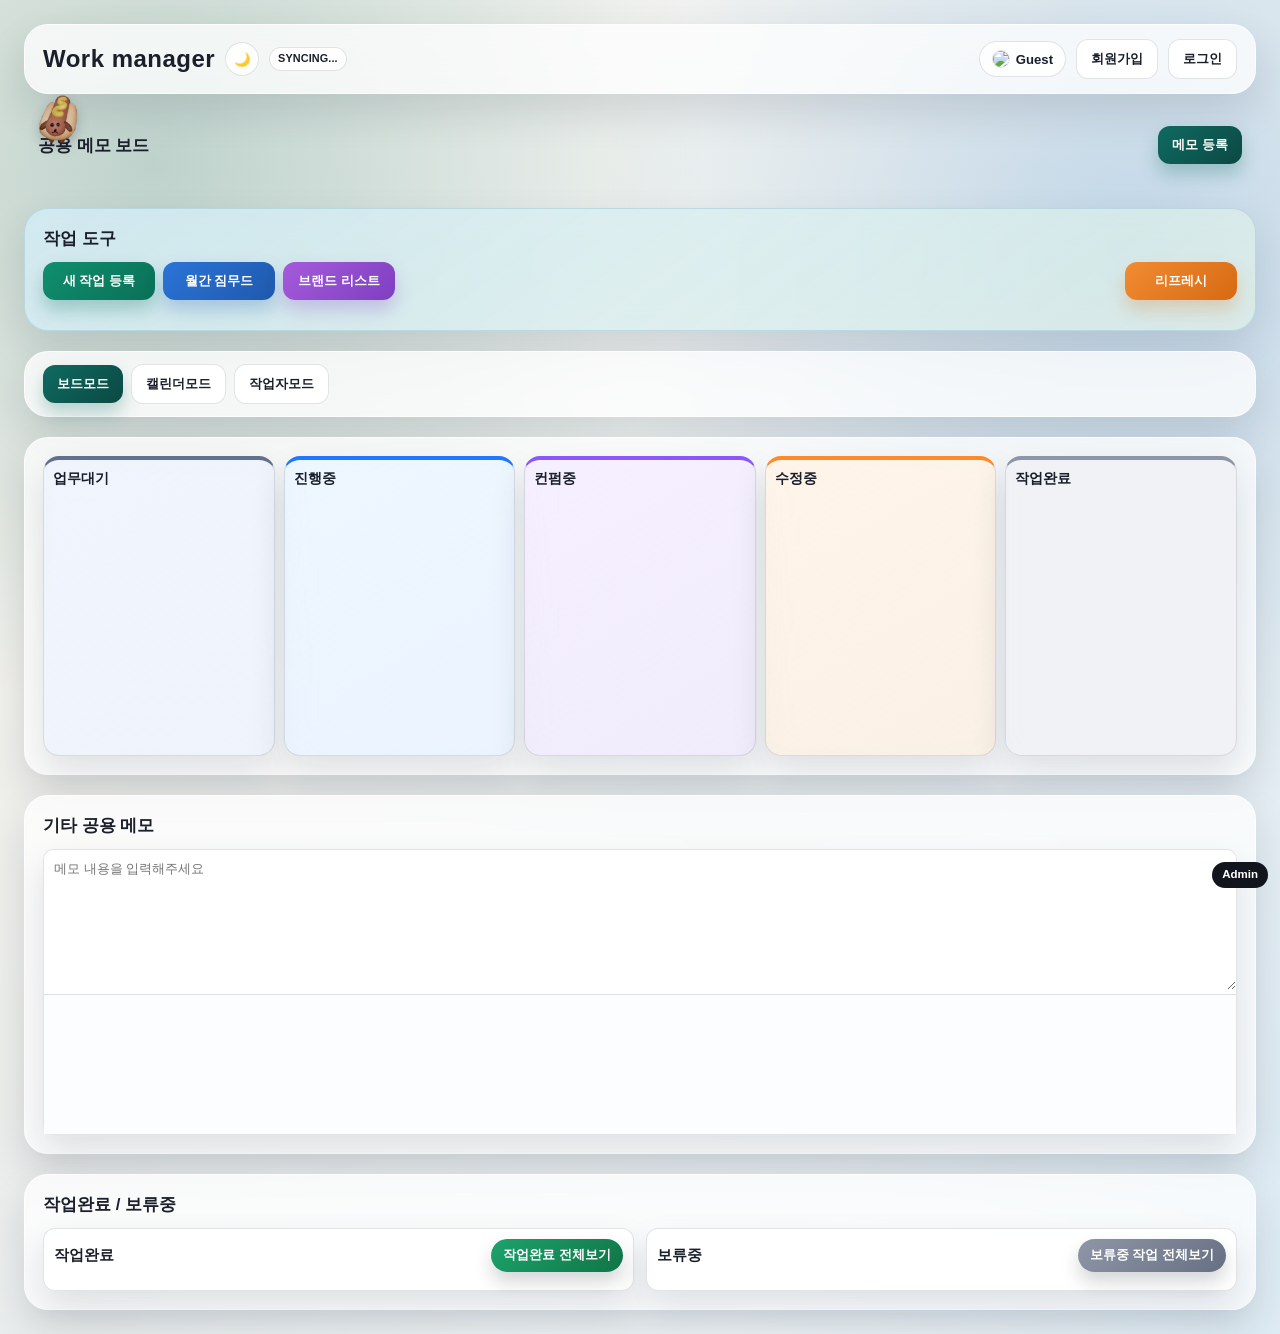
==== commit 50669294: "Update work manager UI, refresh modal, brand list and walker" ====
--- a/index.html
+++ b/index.html
@@ -30,6 +30,19 @@
     </header>
     <div id="networkBanner" class="network-banner hidden"></div>
 
+    <section class="memo-workspace">
+      <div class="memo-walker-track" aria-hidden="true">
+        <div class="memo-walker">
+          <img id="memoWalkerImg" class="memo-walker-img" src="assets/hotdog-walker.png" alt="" onerror="this.onerror=null;this.src='data:image/svg+xml;utf8,%3Csvg xmlns=%22http://www.w3.org/2000/svg%22 width=%22120%22 height=%22120%22 viewBox=%220 0 120 120%22%3E%3Ctext x=%2250%25%22 y=%2258%25%22 text-anchor=%22middle%22 font-size=%2280%22%3E%F0%9F%8C%AD%3C/text%3E%3C/svg%3E';">
+        </div>
+      </div>
+      <div class="section-head">
+        <h2>공용 메모 보드</h2>
+        <button class="btn btn-primary" onclick="addNewMemo()">메모 등록</button>
+      </div>
+      <div id="memoGrid" class="memo-grid"></div>
+    </section>
+
     <section class="command-center glass">
       <div class="section-head section-head-stack">
         <h2>작업 도구</h2>
@@ -46,14 +59,6 @@
       </div>
     </section>
 
-    <section class="memo-workspace">
-      <div class="section-head">
-        <h2>공용 메모 보드</h2>
-        <button class="btn btn-primary" onclick="addNewMemo()">메모 등록</button>
-      </div>
-      <div id="memoGrid" class="memo-grid"></div>
-    </section>
-
     <main class="workspace">
       <section class="panel glass view-switch-panel">
         <div class="view-switch-row">
@@ -110,7 +115,7 @@
 
       <section class="panel glass shared-note-panel">
         <div class="section-head">
-          <h2>전체 공용 메모</h2>
+          <h2>기타 공용 메모</h2>
         </div>
         <div class="note-shell shared-note-shell">
           <textarea id="archiveStaticMemo" class="note-editor note-editor-pane" onpaste="handleSharedPaste(event)" placeholder="메모 내용을 입력해주세요"></textarea>
@@ -317,11 +322,24 @@
   <div id="brandListModal" class="modal" onclick="closeOnBackdrop(event, 'brandListModal')">
     <div class="modal-content">
       <button class="close-btn" onclick="closeModal('brandListModal')">&times;</button>
-      <h3>브랜드 리스트</h3>
+      <button id="brandEditToggleBtn" type="button" class="btn btn-outline small brand-edit-floating" onclick="toggleBrandEditMode()">수정하기</button>
+      <div class="brand-modal-head">
+        <h3>브랜드 리스트</h3>
+      </div>
+      <div class="brand-add-guide">브랜드 추가 / 색상 지정</div>
       <div class="inline-brand-add">
-        <input type="text" id="brandNameInput" class="pill-input" placeholder="브랜드명 추가" maxlength="50">
-        <select id="brandColorInput" class="pill-input"></select>
-        <button class="btn btn-primary" onclick="addBrand()">추가</button>
+        <div class="brand-add-top">
+          <input type="text" id="brandNameInput" class="pill-input" placeholder="브랜드명 추가" maxlength="50">
+          <input type="hidden" id="brandColorInput" value="ocean">
+          <div class="brand-color-pop">
+            <button id="brandColorToggleBtn" type="button" class="btn btn-outline brand-color-toggle" onclick="toggleBrandColorPicker()">색상 선택</button>
+            <div id="brandColorPickerWrap" class="brand-color-popover hidden">
+              <div id="brandColorPicker" class="brand-color-picker"></div>
+            </div>
+          </div>
+          <button class="btn btn-primary" onclick="addBrand()">추가</button>
+        </div>
+        <textarea id="brandBackupInput" class="pill-input task-desc-input brand-backup-input" placeholder="백업위치 (선택)" maxlength="2000"></textarea>
       </div>
       <div id="brandManageList" class="admin-list"></div>
     </div>
@@ -330,25 +348,102 @@
   <div id="refreshModal" class="modal" onclick="closeOnBackdrop(event, 'refreshModal')">
     <div class="modal-content">
       <button class="close-btn" onclick="closeModal('refreshModal')">&times;</button>
-      <h3>리프레시 포춘쿠키</h3>
-      <div class="fortune-wrap">
-        <div id="fortuneCookie" class="fortune-cookie">🥠</div>
-        <div class="fortune-types">
-          <button class="fortune-type-btn" onclick="crackFortuneCookie('집중')">
-            <span class="fortune-type-icon">🥠</span>
-            <span>집중 쿠키</span>
-          </button>
-          <button class="fortune-type-btn" onclick="crackFortuneCookie('행운')">
-            <span class="fortune-type-icon">🍪</span>
-            <span>행운 쿠키</span>
-          </button>
-          <button class="fortune-type-btn" onclick="crackFortuneCookie('휴식')">
-            <span class="fortune-type-icon">🥮</span>
-            <span>휴식 쿠키</span>
-          </button>
-        </div>
-        <button class="btn btn-primary full" onclick="crackFortuneCookie()">랜덤으로 깨기</button>
-        <div id="fortuneResult" class="fortune-result">오늘의 운세를 확인해보세요.</div>
+      <h3>리프레시 랜덤박스</h3>
+      <div class="refresh-mode-tabs">
+        <button id="refreshModeFortuneBtn" class="refresh-mode-btn active" type="button" onclick="setRefreshMode('fortune')">
+          <span class="refresh-mode-ico">🥠</span>
+          <span>포춘쿠키</span>
+        </button>
+        <button id="refreshModeLottoBtn" class="refresh-mode-btn" type="button" onclick="setRefreshMode('lotto')">
+          <span class="refresh-mode-ico">🎱</span>
+          <span>로또번호</span>
+        </button>
+        <button id="refreshModeGameBtn" class="refresh-mode-btn refresh-mode-link" type="button" onclick="openRefreshMiniGame()">
+          <span class="refresh-mode-ico">🎮</span>
+          <span>미니게임</span>
+        </button>
+      </div>
+      <div id="refreshFortunePanel" class="refresh-panel">
+        <div class="fortune-wrap">
+          <div id="fortuneCookie" class="fortune-cookie">🥠</div>
+          <div class="fortune-types">
+            <button class="fortune-type-btn" onclick="crackFortuneCookie('집중')">
+              <span class="fortune-type-icon">🥠</span>
+              <span>집중 쿠키</span>
+            </button>
+            <button class="fortune-type-btn" onclick="crackFortuneCookie('행운')">
+              <span class="fortune-type-icon">🍪</span>
+              <span>행운 쿠키</span>
+            </button>
+            <button class="fortune-type-btn" onclick="crackFortuneCookie('휴식')">
+              <span class="fortune-type-icon">🥮</span>
+              <span>휴식 쿠키</span>
+            </button>
+          </div>
+          <button class="btn btn-primary full" onclick="crackFortuneCookie()">랜덤으로 깨기</button>
+          <div id="fortuneResult" class="fortune-result">오늘의 운세를 확인해보세요.</div>
+        </div>
+      </div>
+      <div id="refreshLottoPanel" class="refresh-panel hidden">
+        <div class="lotto-wrap">
+          <div id="lottoRollingStage" class="lotto-rolling-stage">
+            <div class="lotto-rolling-hint">추첨기 가동 준비</div>
+          </div>
+          <div id="lottoLines" class="lotto-lines">
+            <div class="lotto-line">
+              <span class="lotto-line-label">A</span>
+              <div class="lotto-line-balls">
+                <div class="lotto-main-balls">
+                  <span class="lotto-ball empty">?</span><span class="lotto-ball empty">?</span><span class="lotto-ball empty">?</span><span class="lotto-ball empty">?</span><span class="lotto-ball empty">?</span><span class="lotto-ball empty">?</span>
+                </div>
+                <span class="lotto-plus-mini">+</span>
+                <div class="lotto-bonus-ball"><span class="lotto-ball empty">?</span></div>
+              </div>
+            </div>
+            <div class="lotto-line">
+              <span class="lotto-line-label">B</span>
+              <div class="lotto-line-balls">
+                <div class="lotto-main-balls">
+                  <span class="lotto-ball empty">?</span><span class="lotto-ball empty">?</span><span class="lotto-ball empty">?</span><span class="lotto-ball empty">?</span><span class="lotto-ball empty">?</span><span class="lotto-ball empty">?</span>
+                </div>
+                <span class="lotto-plus-mini">+</span>
+                <div class="lotto-bonus-ball"><span class="lotto-ball empty">?</span></div>
+              </div>
+            </div>
+            <div class="lotto-line">
+              <span class="lotto-line-label">C</span>
+              <div class="lotto-line-balls">
+                <div class="lotto-main-balls">
+                  <span class="lotto-ball empty">?</span><span class="lotto-ball empty">?</span><span class="lotto-ball empty">?</span><span class="lotto-ball empty">?</span><span class="lotto-ball empty">?</span><span class="lotto-ball empty">?</span>
+                </div>
+                <span class="lotto-plus-mini">+</span>
+                <div class="lotto-bonus-ball"><span class="lotto-ball empty">?</span></div>
+              </div>
+            </div>
+            <div class="lotto-line">
+              <span class="lotto-line-label">D</span>
+              <div class="lotto-line-balls">
+                <div class="lotto-main-balls">
+                  <span class="lotto-ball empty">?</span><span class="lotto-ball empty">?</span><span class="lotto-ball empty">?</span><span class="lotto-ball empty">?</span><span class="lotto-ball empty">?</span><span class="lotto-ball empty">?</span>
+                </div>
+                <span class="lotto-plus-mini">+</span>
+                <div class="lotto-bonus-ball"><span class="lotto-ball empty">?</span></div>
+              </div>
+            </div>
+            <div class="lotto-line">
+              <span class="lotto-line-label">E</span>
+              <div class="lotto-line-balls">
+                <div class="lotto-main-balls">
+                  <span class="lotto-ball empty">?</span><span class="lotto-ball empty">?</span><span class="lotto-ball empty">?</span><span class="lotto-ball empty">?</span><span class="lotto-ball empty">?</span><span class="lotto-ball empty">?</span>
+                </div>
+                <span class="lotto-plus-mini">+</span>
+                <div class="lotto-bonus-ball"><span class="lotto-ball empty">?</span></div>
+              </div>
+            </div>
+          </div>
+          <button id="lottoDrawBtn" class="btn btn-primary full" onclick="drawRefreshLotto()">번호 5줄 뽑기</button>
+          <div id="lottoResultText" class="fortune-result">번호 5줄 뽑기를 눌러주세요.</div>
+        </div>
       </div>
     </div>
   </div>
--- a/style.css
+++ b/style.css
@@ -60,6 +60,8 @@
 .gym-mood-row,
 .fortune-type-btn,
 .fortune-result,
+.refresh-mode-btn,
+.lotto-wrap,
 .backup-detail {
   background: linear-gradient(145deg, var(--glass-tint), rgba(255, 255, 255, 0.34));
   border-color: var(--line);
@@ -265,6 +267,8 @@
 body.dark-mode .note-view-pane,
 body.dark-mode .fortune-type-btn,
 body.dark-mode .fortune-result,
+body.dark-mode .refresh-mode-btn,
+body.dark-mode .lotto-wrap,
 body.dark-mode .gym-mood-row {
   background: rgba(19, 27, 42, 0.94);
   color: var(--ink);
@@ -567,6 +571,56 @@
   border: 1px solid rgba(171, 207, 234, 0.62);
 }
 
+.memo-workspace {
+  border-radius: 18px;
+  padding: 12px 14px;
+  position: relative;
+  overflow: visible;
+}
+
+.memo-walker-track {
+  position: absolute;
+  left: 8px;
+  right: 8px;
+  top: -18px;
+  height: 54px;
+  pointer-events: none;
+  z-index: 2;
+}
+
+.memo-walker {
+  position: absolute;
+  left: 0;
+  bottom: 0;
+  width: 58px;
+  height: 58px;
+  animation: memo-walker-move 14s ease-in-out infinite alternate, memo-walker-bob 0.52s ease-in-out infinite;
+}
+
+.memo-walker-img {
+  width: 100%;
+  height: 100%;
+  object-fit: contain;
+  filter: drop-shadow(0 5px 6px rgba(18, 22, 32, 0.22));
+  animation: memo-walker-flip 28s linear infinite;
+}
+
+@keyframes memo-walker-move {
+  0% { left: 0; }
+  100% { left: calc(100% - 58px); }
+}
+
+@keyframes memo-walker-bob {
+  0% { transform: translateY(0); }
+  50% { transform: translateY(-3px); }
+  100% { transform: translateY(0); }
+}
+
+@keyframes memo-walker-flip {
+  0%, 49.999% { transform: scaleX(1); }
+  50%, 100% { transform: scaleX(-1); }
+}
+
 .section-head {
   display: flex;
   justify-content: space-between;
@@ -634,6 +688,22 @@
 .section-head h2 {
   margin: 0;
   font-size: 1.05rem;
+}
+
+.brand-modal-head {
+  margin-bottom: 4px;
+  padding-right: 130px;
+}
+
+.brand-modal-head h3 {
+  margin: 0;
+}
+
+.brand-edit-floating {
+  position: absolute;
+  top: 10px;
+  right: 46px;
+  z-index: 2;
 }
 
 .shared-title-wrap {
@@ -735,18 +805,21 @@
 
 .memo-grid {
   display: grid;
-  grid-template-columns: repeat(auto-fill, minmax(280px, 1fr));
-  gap: 14px;
+  grid-template-columns: repeat(auto-fill, minmax(240px, 1fr));
+  gap: 10px;
   align-items: start;
+  max-height: 240px;
+  overflow-y: auto;
+  padding-right: 4px;
 }
 
 .memo-card {
   background: #fff;
   border-radius: 16px;
   border: 1px solid var(--line);
-  padding: 12px;
-  display: grid;
-  gap: 8px;
+  padding: 10px;
+  display: grid;
+  gap: 6px;
   min-width: 0;
   overflow: hidden;
 }
@@ -785,7 +858,7 @@
 .memo-body,
 .note-editor {
   width: 100%;
-  min-height: 140px;
+  min-height: 90px;
   border: 1px solid var(--line);
   border-radius: 10px;
   padding: 10px;
@@ -1276,12 +1349,52 @@
 .task-status {
   display: block;
   width: max-content;
-  margin-left: auto;
   border-radius: 999px;
   padding: 3px 8px;
   font-size: 0.72rem;
   font-weight: 700;
+}
+
+.task-top-row {
+  display: flex;
+  align-items: center;
+  justify-content: space-between;
+  gap: 8px;
   margin-bottom: 6px;
+}
+
+.task-order-controls {
+  display: inline-flex;
+  gap: 4px;
+}
+
+.task-order-btn {
+  width: 22px;
+  height: 22px;
+  border: 1px solid var(--line);
+  border-radius: 6px;
+  background: rgba(255, 255, 255, 0.86);
+  color: #35405a;
+  font-size: 0.76rem;
+  font-weight: 900;
+  line-height: 1;
+  cursor: pointer;
+  padding: 0;
+}
+
+.task-order-btn:hover {
+  border-color: rgba(15, 106, 97, 0.5);
+  background: #f3fbf9;
+}
+
+body.dark-mode .task-order-btn {
+  background: rgba(30, 43, 66, 0.86);
+  color: #d8e6ff;
+  border-color: rgba(151, 178, 216, 0.34);
+}
+
+body.dark-mode .task-order-btn:hover {
+  background: rgba(43, 66, 100, 0.86);
 }
 
 .status-wait { background: rgba(96, 112, 141, 0.18); color: #3e4f6a; }
@@ -1532,6 +1645,7 @@
 
 .modal-content.wide { width: min(1100px, 100%); }
 
+
 .close-btn {
   position: absolute;
   right: 12px;
@@ -1571,6 +1685,57 @@
   margin-bottom: 0;
 }
 
+.refresh-mode-tabs {
+  display: grid;
+  grid-template-columns: repeat(3, minmax(0, 1fr));
+  gap: 8px;
+  margin-bottom: 8px;
+}
+
+.refresh-mode-btn {
+  border: 1px solid var(--line);
+  background: #fff;
+  border-radius: 10px;
+  padding: 10px 8px;
+  font-weight: 800;
+  color: #35405a;
+  cursor: pointer;
+  transition: border-color 0.2s ease, background 0.2s ease, transform 0.15s ease;
+  display: grid;
+  place-items: center;
+  gap: 4px;
+  text-align: center;
+}
+
+.refresh-mode-btn.active {
+  border-color: rgba(15, 106, 97, 0.55);
+  background: linear-gradient(135deg, rgba(15, 106, 97, 0.16), rgba(15, 106, 97, 0.08));
+  color: #0d5851;
+}
+
+.refresh-mode-btn:hover {
+  border-color: rgba(15, 106, 97, 0.45);
+}
+
+.refresh-mode-ico {
+  font-size: 1.15rem;
+  line-height: 1;
+}
+
+.refresh-mode-link {
+  border-color: rgba(43, 116, 216, 0.4);
+  background: linear-gradient(135deg, rgba(43, 116, 216, 0.12), rgba(31, 89, 172, 0.06));
+}
+
+.refresh-mode-link:hover {
+  border-color: rgba(43, 116, 216, 0.6);
+  background: linear-gradient(135deg, rgba(43, 116, 216, 0.18), rgba(31, 89, 172, 0.1));
+}
+
+.refresh-panel {
+  display: block;
+}
+
 .fortune-wrap {
   display: grid;
   gap: 10px;
@@ -1634,6 +1799,158 @@
 
 .fortune-result.show {
   animation: fortune-result-show 0.38s ease;
+}
+
+.lotto-wrap {
+  border: 1px solid var(--line);
+  border-radius: 12px;
+  padding: 12px;
+  display: grid;
+  gap: 10px;
+}
+
+.lotto-rolling-stage {
+  position: relative;
+  height: 90px;
+  border: 1px dashed rgba(33, 47, 77, 0.24);
+  border-radius: 12px;
+  overflow: hidden;
+  background: linear-gradient(145deg, rgba(255, 255, 255, 0.66), rgba(233, 241, 252, 0.58));
+}
+
+.lotto-rolling-hint {
+  height: 100%;
+  display: flex;
+  align-items: center;
+  justify-content: center;
+  color: #5a6782;
+  font-size: 0.82rem;
+  font-weight: 800;
+}
+
+.rolling-ball {
+  position: absolute;
+  left: 50%;
+  top: 50%;
+  width: 30px;
+  height: 30px;
+  border-radius: 50%;
+  display: inline-flex;
+  align-items: center;
+  justify-content: center;
+  font-size: 0.72rem;
+  font-weight: 900;
+  transform: translate(-50%, -50%);
+  opacity: 0;
+  box-shadow: inset 0 1px 4px rgba(255, 255, 255, 0.4), 0 4px 9px rgba(0, 0, 0, 0.14);
+}
+
+.lotto-rolling-stage.running .rolling-ball {
+  opacity: 0.95;
+  animation: lotto-rolling 1s ease-in-out infinite;
+  animation-delay: var(--rdelay, 0s);
+}
+
+.lotto-lines {
+  display: grid;
+  gap: 7px;
+}
+
+.lotto-line {
+  display: grid;
+  grid-template-columns: 26px 1fr;
+  align-items: center;
+  gap: 8px;
+}
+
+.lotto-line-label {
+  display: inline-flex;
+  align-items: center;
+  justify-content: center;
+  width: 24px;
+  height: 24px;
+  border-radius: 999px;
+  border: 1px solid var(--line);
+  font-size: 0.73rem;
+  font-weight: 900;
+  color: #3d4a63;
+  background: rgba(255, 255, 255, 0.85);
+}
+
+.lotto-line-balls {
+  display: flex;
+  align-items: center;
+  justify-content: center;
+  gap: 8px;
+}
+
+.lotto-main-balls {
+  display: grid;
+  grid-template-columns: repeat(6, minmax(0, auto));
+  gap: 6px;
+}
+
+.lotto-plus-mini {
+  font-size: 1.05rem;
+  line-height: 1;
+  font-weight: 900;
+  color: #4a5876;
+}
+
+.lotto-bonus-ball {
+  display: flex;
+  align-items: center;
+}
+
+.lotto-ball {
+  width: 36px;
+  height: 36px;
+  border-radius: 50%;
+  display: inline-flex;
+  align-items: center;
+  justify-content: center;
+  font-size: 0.86rem;
+  font-weight: 900;
+  border: 1px solid rgba(22, 27, 40, 0.15);
+  box-shadow: inset 0 2px 5px rgba(255, 255, 255, 0.42), 0 5px 12px rgba(0, 0, 0, 0.12);
+  animation: lotto-ball-pop 0.42s ease both;
+  animation-delay: var(--lotto-delay, 0s);
+}
+
+.lotto-ball.empty {
+  background: #edf1f8;
+  color: #7a879f;
+  box-shadow: inset 0 1px 0 rgba(255, 255, 255, 0.72);
+}
+
+.lotto-ball.tone-1,
+.rolling-ball.tone-1 {
+  background: linear-gradient(145deg, #ffd752, #f1b937);
+  color: #553800;
+}
+
+.lotto-ball.tone-2,
+.rolling-ball.tone-2 {
+  background: linear-gradient(145deg, #7ecbff, #4ca4ea);
+  color: #093564;
+}
+
+.lotto-ball.tone-3,
+.rolling-ball.tone-3 {
+  background: linear-gradient(145deg, #ff9f93, #f06a59);
+  color: #5c140c;
+}
+
+.lotto-ball.tone-4,
+.rolling-ball.tone-4 {
+  background: linear-gradient(145deg, #c7cfdd, #9ca8bd);
+  color: #273140;
+}
+
+.lotto-ball.tone-5,
+.rolling-ball.tone-5 {
+  background: linear-gradient(145deg, #b7e183, #7ebf4a);
+  color: #1e4d0c;
 }
 
 .fortune-confetti-layer {
@@ -1677,6 +1994,54 @@
   }
 }
 
+@keyframes lotto-ball-pop {
+  0% { opacity: 0; transform: translateY(8px) scale(0.85); }
+  100% { opacity: 1; transform: translateY(0) scale(1); }
+}
+
+@keyframes lotto-rolling {
+  0% { transform: translate(-50%, -50%) translate(0, 0) scale(0.92) rotate(0deg); }
+  25% { transform: translate(-50%, -50%) translate(var(--rbx, 90px), calc(var(--rby, 22px) * -1)) scale(1.02) rotate(90deg); }
+  50% { transform: translate(-50%, -50%) translate(calc(var(--rbx, 90px) * -1), var(--rby, 22px)) scale(0.96) rotate(180deg); }
+  75% { transform: translate(-50%, -50%) translate(calc(var(--rbx, 90px) * 0.6), var(--rby, 22px)) scale(1.03) rotate(260deg); }
+  100% { transform: translate(-50%, -50%) translate(0, 0) scale(0.92) rotate(360deg); }
+}
+
+body.dark-mode .refresh-mode-btn.active {
+  border-color: rgba(95, 183, 255, 0.55);
+  background: linear-gradient(135deg, rgba(95, 183, 255, 0.2), rgba(73, 157, 239, 0.08));
+  color: #d8eeff;
+}
+
+body.dark-mode .refresh-mode-link {
+  border-color: rgba(109, 197, 241, 0.55);
+  background: linear-gradient(135deg, rgba(45, 91, 156, 0.45), rgba(30, 63, 112, 0.3));
+}
+
+body.dark-mode .lotto-rolling-stage {
+  border-color: rgba(151, 178, 216, 0.34);
+  background: linear-gradient(145deg, rgba(31, 45, 70, 0.78), rgba(26, 40, 63, 0.65));
+}
+
+body.dark-mode .lotto-rolling-hint {
+  color: #b7c8e8;
+}
+
+body.dark-mode .lotto-ball.empty {
+  background: rgba(53, 67, 93, 0.86);
+  color: #afbed9;
+}
+
+body.dark-mode .lotto-line-label {
+  background: rgba(39, 52, 78, 0.84);
+  color: #d9e6ff;
+  border-color: rgba(152, 180, 219, 0.36);
+}
+
+body.dark-mode .lotto-plus-mini {
+  color: #c8d8f4;
+}
+
 .gym-toolbar {
   display: grid;
   grid-template-columns: 180px 1fr auto;
@@ -1755,10 +2120,20 @@
 
 .inline-brand-add {
   display: grid;
-  grid-template-columns: 1fr 160px auto;
-  gap: 8px;
-  align-items: center;
+  gap: 8px;
   margin-bottom: 10px;
+}
+
+.brand-add-top {
+  display: grid;
+  grid-template-columns: 1fr minmax(150px, 190px) auto;
+  gap: 8px;
+  align-items: center;
+}
+
+.brand-backup-input {
+  min-height: 84px;
+  resize: vertical;
 }
 
 .inline-brand-add .pill-input {
@@ -1780,12 +2155,97 @@
 .row-actions {
   display: flex;
   gap: 6px;
-  align-items: center;
+  align-items: flex-start;
+  flex-wrap: wrap;
 }
 
 .row-actions .pill-input {
   margin-bottom: 0;
   width: 130px;
+}
+
+.brand-add-guide {
+  color: var(--muted);
+  font-size: 0.8rem;
+  font-weight: 800;
+  margin-bottom: 8px;
+}
+
+.brand-color-picker {
+  display: flex;
+  flex-wrap: wrap;
+  gap: 6px;
+  align-items: center;
+}
+
+.brand-color-pop {
+  position: relative;
+}
+
+.brand-color-toggle {
+  min-width: 108px;
+  display: inline-flex;
+  align-items: center;
+  justify-content: center;
+  gap: 8px;
+  font-weight: 800;
+}
+
+.brand-color-toggle-chip {
+  width: 14px;
+  height: 14px;
+  border-radius: 4px;
+  background: var(--chip-color, #2f63c8);
+  border: 1px solid rgba(15, 24, 44, 0.18);
+}
+
+.brand-color-popover {
+  position: static;
+  z-index: 1;
+  margin-top: 6px;
+  width: 100%;
+  max-width: none;
+  padding: 8px;
+  border: 1px solid var(--line);
+  border-radius: 10px;
+  background: rgba(255, 255, 255, 0.96);
+  box-shadow: 0 10px 24px rgba(16, 20, 33, 0.2);
+  backdrop-filter: blur(10px);
+}
+
+.brand-color-chip {
+  width: 24px;
+  height: 24px;
+  border-radius: 6px;
+  border: 2px solid transparent;
+  background: var(--chip-color, #2f63c8);
+  cursor: pointer;
+  transition: transform 0.14s ease, border-color 0.2s ease, box-shadow 0.2s ease;
+  box-shadow: inset 0 1px 0 rgba(255, 255, 255, 0.42), 0 2px 4px rgba(10, 14, 22, 0.2);
+}
+
+.brand-color-chip:hover {
+  transform: translateY(-1px);
+}
+
+.brand-color-chip.active {
+  border-color: rgba(15, 106, 97, 0.95);
+  box-shadow: 0 0 0 2px rgba(15, 106, 97, 0.22), inset 0 1px 0 rgba(255, 255, 255, 0.42);
+}
+
+body.dark-mode .brand-color-chip.active {
+  border-color: rgba(95, 183, 255, 0.95);
+  box-shadow: 0 0 0 2px rgba(95, 183, 255, 0.25), inset 0 1px 0 rgba(255, 255, 255, 0.18);
+}
+
+body.dark-mode .brand-color-popover {
+  background: rgba(24, 36, 57, 0.95);
+  border-color: rgba(151, 178, 216, 0.34);
+}
+
+.brand-edit-left {
+  display: grid;
+  gap: 6px;
 }
 
 .admin-section h4 { margin: 10px 0; }
@@ -1906,6 +2366,19 @@
   .modal-half-grid { grid-template-columns: 1fr; }
   .gym-toolbar { grid-template-columns: 1fr; }
   .fortune-types { grid-template-columns: 1fr; }
+  .refresh-mode-tabs { grid-template-columns: 1fr; }
+  .lotto-line {
+    grid-template-columns: 1fr;
+    justify-items: center;
+  }
+  .lotto-line-balls { gap: 6px; }
+  .lotto-main-balls { grid-template-columns: repeat(3, minmax(0, auto)); }
+  .lotto-plus-mini { font-size: 0.92rem; }
+  .lotto-ball {
+    width: 34px;
+    height: 34px;
+    font-size: 0.82rem;
+  }
   .gym-mood-checks { grid-template-columns: repeat(2, minmax(0, 1fr)); }
   .archive-split-board { grid-template-columns: 1fr; }
   .shared-title-input { min-width: 0; width: 100%; }
@@ -1914,6 +2387,19 @@
   .admin-task-grid,
   .admin-user-grid { grid-template-columns: 1fr; }
   .admin-tools { grid-template-columns: 1fr; }
-  .inline-brand-add { grid-template-columns: 1fr; }
+  .brand-add-top { grid-template-columns: 1fr; }
+  .brand-color-picker { justify-content: flex-start; }
+  .brand-color-popover {
+    position: static;
+    width: 100%;
+    max-width: none;
+  }
+  .brand-edit-floating {
+    position: static;
+    margin: 0 32px 8px auto;
+  }
+  .brand-modal-head {
+    padding-right: 0;
+  }
   .row-actions .pill-input { width: 100%; }
 }
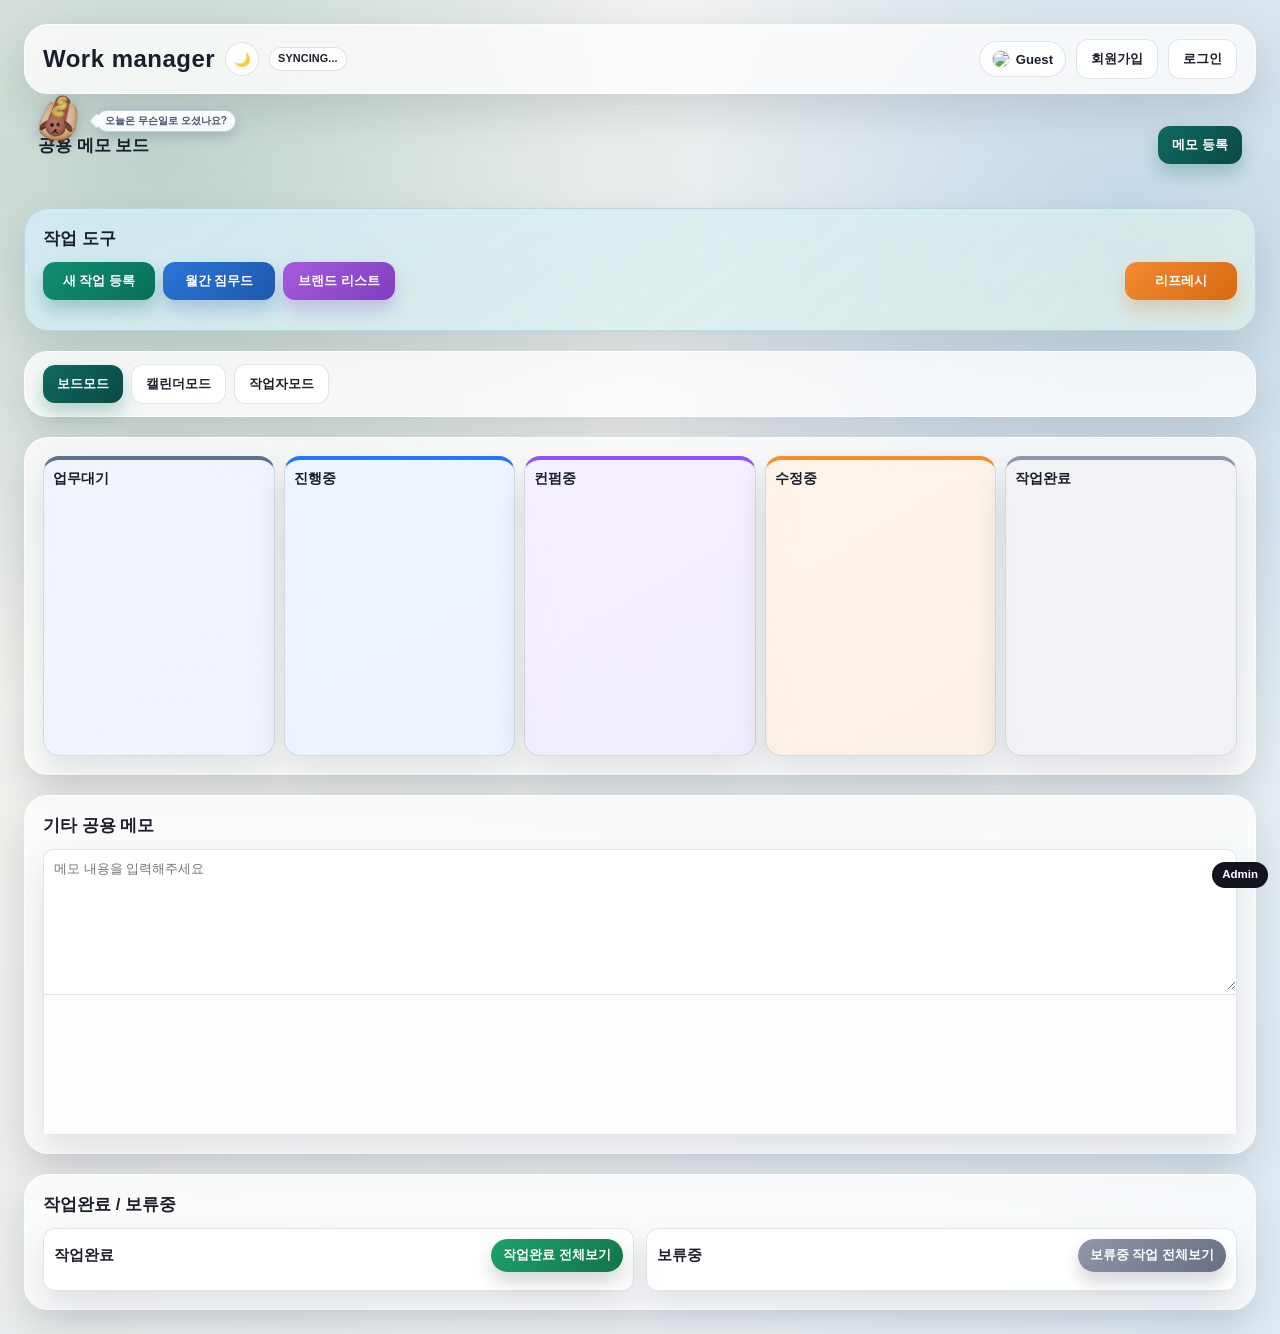
==== commit 0f44909e: "Add walker speech bubble styling" ====
--- a/index.html
+++ b/index.html
@@ -33,6 +33,7 @@
     <section class="memo-workspace">
       <div class="memo-walker-track" aria-hidden="true">
         <div class="memo-walker">
+          <div class="memo-walker-bubble">오늘은 무슨일로 오셨나요?</div>
           <img id="memoWalkerImg" class="memo-walker-img" src="assets/hotdog-walker.png" alt="" onerror="this.onerror=null;this.src='data:image/svg+xml;utf8,%3Csvg xmlns=%22http://www.w3.org/2000/svg%22 width=%22120%22 height=%22120%22 viewBox=%220 0 120 120%22%3E%3Ctext x=%2250%25%22 y=%2258%25%22 text-anchor=%22middle%22 font-size=%2280%22%3E%F0%9F%8C%AD%3C/text%3E%3C/svg%3E';">
         </div>
       </div>
--- a/style.css
+++ b/style.css
@@ -605,6 +605,64 @@
   animation: memo-walker-flip 28s linear infinite;
 }
 
+.memo-walker-bubble {
+  position: absolute;
+  left: calc(100% + 6px);
+  bottom: 18px;
+  border: 1px solid rgba(98, 114, 152, 0.34);
+  border-radius: 12px;
+  background: linear-gradient(180deg, rgba(255, 255, 255, 0.99), rgba(245, 249, 255, 0.96));
+  color: #48526a;
+  font-size: 0.64rem;
+  font-weight: 700;
+  line-height: 1.15;
+  padding: 4px 8px;
+  white-space: nowrap;
+  box-shadow: 0 5px 12px rgba(27, 36, 57, 0.16);
+}
+
+.memo-walker-bubble::after {
+  content: '';
+  position: absolute;
+  left: -6px;
+  top: 50%;
+  width: 10px;
+  height: 10px;
+  background: linear-gradient(180deg, rgba(255, 255, 255, 0.99), rgba(245, 249, 255, 0.96));
+  border-left: 1px solid rgba(98, 114, 152, 0.34);
+  border-bottom: 1px solid rgba(98, 114, 152, 0.34);
+  transform: translateY(-50%) rotate(45deg);
+  border-bottom-left-radius: 2px;
+}
+
+.memo-walker-bubble::before {
+  content: '';
+  position: absolute;
+  left: -4px;
+  top: 50%;
+  width: 6px;
+  height: 6px;
+  border-radius: 50%;
+  background: rgba(245, 249, 255, 0.98);
+  transform: translateY(-50%);
+}
+
+body.dark-mode .memo-walker-bubble {
+  background: linear-gradient(180deg, rgba(32, 45, 70, 0.96), rgba(23, 34, 56, 0.95));
+  color: #d9e4ff;
+  border-color: rgba(153, 175, 221, 0.4);
+}
+
+body.dark-mode .memo-walker-bubble::after {
+  background: linear-gradient(180deg, rgba(32, 45, 70, 0.96), rgba(23, 34, 56, 0.95));
+  border-left-color: rgba(153, 175, 221, 0.4);
+  border-bottom-color: rgba(153, 175, 221, 0.4);
+}
+
+body.dark-mode .memo-walker-bubble::before {
+  background: rgba(30, 43, 67, 0.96);
+}
+
 @keyframes memo-walker-move {
   0% { left: 0; }
   100% { left: calc(100% - 58px); }
@@ -2349,6 +2407,18 @@
 
 @media (max-width: 760px) {
   body { padding: 12px; }
+  .memo-walker-bubble {
+    font-size: 0.6rem;
+    padding: 3px 7px;
+    left: calc(100% + 4px);
+    bottom: 16px;
+    border-radius: 10px;
+  }
+  .memo-walker-bubble::after {
+    width: 8px;
+    height: 8px;
+    left: -5px;
+  }
   .board { grid-template-columns: 1fr; }
   .section-head { align-items: flex-start; }
   .section-tools-split {
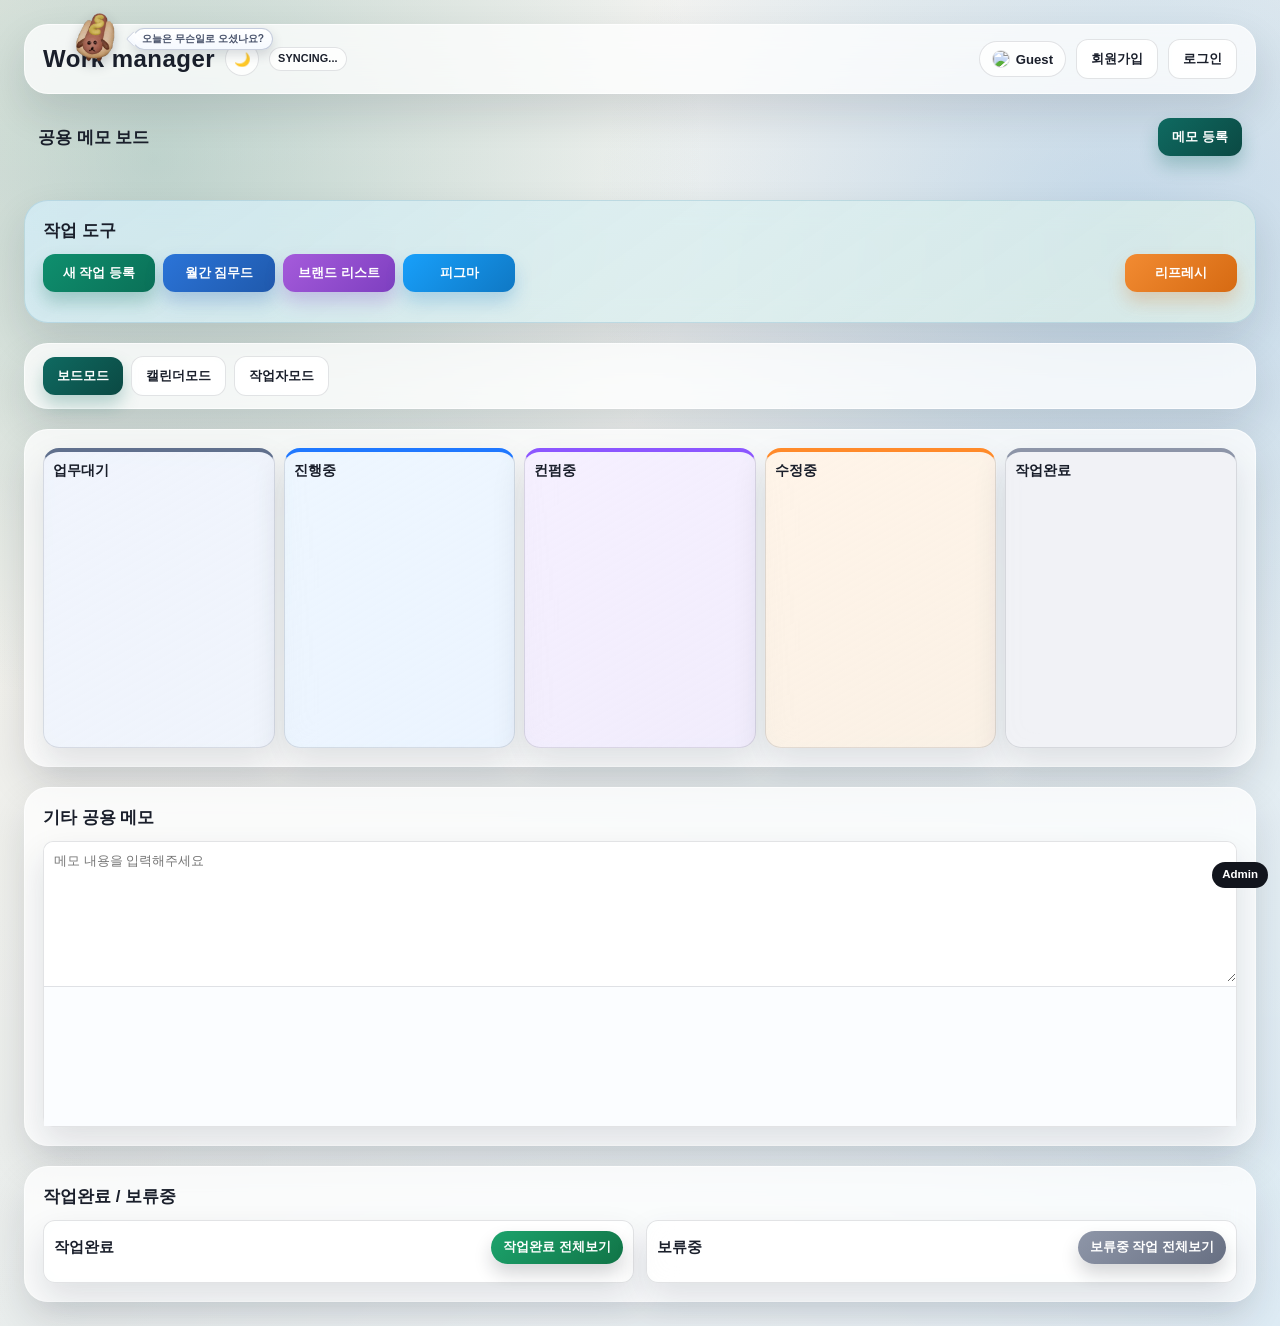
==== commit 78ccb16c: "Refactor Firebase config and enforce uid-linked auth writes" ====
--- a/index.html
+++ b/index.html
@@ -4,6 +4,13 @@
   <meta charset="UTF-8">
   <meta name="viewport" content="width=device-width, initial-scale=1.0">
   <title>DING WORK manager</title>
+  <meta property="og:title" content="DING WORK manager">
+  <meta property="og:description" content="업무 관리 페이지">
+  <meta property="og:type" content="website">
+  <meta property="og:url" content="https://dajiji0357.github.io/ding_work/">
+  <meta property="og:image" content="https://dajiji0357.github.io/ding_work/assets/Work_img.png">
+  <meta property="og:image:type" content="image/png">
+  <meta name="twitter:card" content="summary_large_image">
   <link rel="stylesheet" href="style.css">
   <script src="https://www.gstatic.com/firebasejs/9.22.0/firebase-app-compat.js"></script>
   <script src="https://www.gstatic.com/firebasejs/9.22.0/firebase-auth-compat.js"></script>
@@ -35,6 +42,7 @@
         <div class="memo-walker">
           <div class="memo-walker-bubble">오늘은 무슨일로 오셨나요?</div>
           <img id="memoWalkerImg" class="memo-walker-img" src="assets/hotdog-walker.png" alt="" onerror="this.onerror=null;this.src='data:image/svg+xml;utf8,%3Csvg xmlns=%22http://www.w3.org/2000/svg%22 width=%22120%22 height=%22120%22 viewBox=%220 0 120 120%22%3E%3Ctext x=%2250%25%22 y=%2258%25%22 text-anchor=%22middle%22 font-size=%2280%22%3E%F0%9F%8C%AD%3C/text%3E%3C/svg%3E';">
+          <div class="memo-mustard-burst" aria-hidden="true"></div>
         </div>
       </div>
       <div class="section-head">
@@ -52,6 +60,7 @@
             <button class="btn tool-btn-create" onclick="openModal('taskCreateModal')">새 작업 등록</button>
             <button class="btn tool-btn-gym" onclick="openGymMoodModal()">월간 짐무드</button>
             <button class="btn tool-btn-brand" onclick="openModal('brandListModal')">브랜드 리스트</button>
+            <button class="btn tool-btn-figma" onclick="openFigmaBoardPage()">피그마</button>
           </div>
           <div class="section-tools-right">
             <button class="btn tool-btn-refresh" onclick="openModal('refreshModal')">리프레시</button>
@@ -359,9 +368,13 @@
           <span class="refresh-mode-ico">🎱</span>
           <span>로또번호</span>
         </button>
-        <button id="refreshModeGameBtn" class="refresh-mode-btn refresh-mode-link" type="button" onclick="openRefreshMiniGame()">
-          <span class="refresh-mode-ico">🎮</span>
-          <span>미니게임</span>
+        <button id="refreshModeLadderBtn" class="refresh-mode-btn" type="button" onclick="setRefreshMode('ladder')">
+          <span class="refresh-mode-ico">🪜</span>
+          <span>사다리타기</span>
+        </button>
+        <button id="refreshModeMazeBtn" class="refresh-mode-btn" type="button" onclick="setRefreshMode('maze')">
+          <span class="refresh-mode-ico">🐾</span>
+          <span>미로내기</span>
         </button>
       </div>
       <div id="refreshFortunePanel" class="refresh-panel">
@@ -446,22 +459,103 @@
           <div id="lottoResultText" class="fortune-result">번호 5줄 뽑기를 눌러주세요.</div>
         </div>
       </div>
+      <div id="refreshClassicLadderPanel" class="refresh-panel hidden">
+        <div class="ladder-wrap">
+          <div class="ladder-input-row">
+            <input id="classicLadderNameInput" class="pill-input" type="text" maxlength="24" placeholder="이름 입력 후 추가">
+            <button class="btn btn-outline" type="button" onclick="addClassicLadderName()">이름 추가</button>
+            <button class="btn btn-outline" type="button" onclick="clearClassicLadderNames()">전체 비우기</button>
+          </div>
+          <div id="classicLadderNameTags" class="ladder-name-tags"></div>
+          <div id="classicLadderHint" class="ladder-hint">최소 2명부터 시작할 수 있어요.</div>
+          <div class="ladder-board">
+            <svg id="classicLadderSvg" class="ladder-svg" viewBox="0 0 800 520" aria-label="사다리 게임판"></svg>
+            <div id="classicLadderConfettiLayer" class="ladder-confetti-layer" aria-hidden="true"></div>
+          </div>
+          <button id="classicLadderStartBtn" class="btn btn-primary full" type="button" onclick="startClassicLadderDraw()">사다리 추첨 시작</button>
+          <div id="classicLadderResultText" class="fortune-result">참가자를 추가하고 시작해보세요.</div>
+        </div>
+      </div>
+
+      <div id="refreshLadderPanel" class="refresh-panel hidden">
+        <div class="ladder-wrap">
+          <div class="ladder-input-row">
+            <input id="ladderNameInput" class="pill-input" type="text" maxlength="24" placeholder="이름 입력 후 추가">
+            <button class="btn btn-outline" type="button" onclick="addLadderName()">이름 추가</button>
+            <button class="btn btn-outline" type="button" onclick="clearLadderNames()">전체 비우기</button>
+          </div>
+          <div id="ladderNameTags" class="ladder-name-tags"></div>
+          <div id="ladderHint" class="ladder-hint">최소 2명부터 시작할 수 있어요.</div>
+          <div class="ladder-board">
+            <svg id="ladderSvg" class="ladder-svg" viewBox="0 0 800 520" aria-label="사다리 게임판"></svg>
+            <div id="ladderFogLayer" class="ladder-fog-layer hidden" aria-hidden="true">
+              <div class="ladder-cover-card">
+                <div class="ladder-cover-title">결과 봉인중</div>
+                <div class="ladder-cover-sub">두두타즈가 열심히 미로 탈출중...</div>
+                <div class="ladder-cover-playground">
+                  <span class="ladder-cover-char walker">🌭</span>
+                  <span class="ladder-cover-char buddy">🐶</span>
+                </div>
+              </div>
+            </div>
+            <div id="ladderWinnerOverlay" class="ladder-winner-overlay hidden" aria-live="polite">
+              <div class="ladder-winner-title">축하합니다!</div>
+              <div id="ladderWinnerName" class="ladder-winner-name"></div>
+              <div class="ladder-winner-sub">당첨!</div>
+            </div>
+            <div id="ladderConfettiLayer" class="ladder-confetti-layer" aria-hidden="true"></div>
+          </div>
+          <button id="ladderStartBtn" class="btn btn-primary full" type="button" onclick="startLadderDraw()">미로내기 시작</button>
+          <div id="ladderResultText" class="fortune-result">참가자를 추가하고 시작해보세요.</div>
+        </div>
+      </div>
     </div>
   </div>
 
   <div id="gymMoodModal" class="modal" onclick="closeOnBackdrop(event, 'gymMoodModal')">
     <div class="modal-content wide">
+      <button id="gymMoodEditToggleBtn" class="btn btn-outline gym-mood-edit-toggle" onclick="toggleGymMoodEditMode()">수정</button>
       <button class="close-btn" onclick="closeModal('gymMoodModal')">&times;</button>
       <h3>월간짐무드 체크</h3>
       <div class="gym-toolbar">
         <input id="gymMonthInput" class="pill-input" type="month" onchange="setGymMoodMonth(this.value)">
         <input id="gymBranchInput" class="pill-input" type="text" placeholder="헬스장 지점명 입력">
         <button class="btn btn-primary" onclick="addGymBranch()">지점 추가</button>
+        <button class="btn gym-figma-link-btn" onclick="openFigmaDesignLink()">피그마 링크</button>
       </div>
       <div id="gymMoodList" class="gym-mood-list"></div>
     </div>
   </div>
 
+  <div id="figmaBoardModal" class="modal" onclick="closeOnBackdrop(event, 'figmaBoardModal')">
+    <div class="modal-content wide">
+      <button class="close-btn" onclick="closeModal('figmaBoardModal')">&times;</button>
+      <h3>피그마 공유 리스트</h3>
+      <div class="figma-board-tools">
+        <span class="figma-board-hint">브랜드별 피그마 경로/메모를 자유롭게 적어두세요.</span>
+        <div class="figma-board-actions">
+          <button class="btn btn-outline" onclick="openFigmaDesignLink()">피그마 링크</button>
+          <button class="btn btn-primary" onclick="saveFigmaBoard()">저장</button>
+        </div>
+      </div>
+      <div class="note-shell figma-board-shell">
+        <textarea id="figmaBoardEditor" class="note-editor note-editor-pane" placeholder="예) 브랜드A - 메인시안: ...&#10;브랜드B - 상세페이지: ..."></textarea>
+      </div>
+    </div>
+  </div>
+
+  <div id="figmaLinkModal" class="modal" onclick="closeOnBackdrop(event, 'figmaLinkModal')">
+    <div class="modal-content wide figma-link-modal-content">
+      <button class="close-btn" onclick="closeModal('figmaLinkModal')">&times;</button>
+      <h3 id="figmaLinkModalTitle">피그마 보기</h3>
+      <div class="figma-link-toolbar">
+        <a id="figmaLinkOpenHere" class="btn btn-outline" href="#" target="_self" rel="noopener">현재 탭에서 열기</a>
+      </div>
+      <iframe id="figmaLinkFrame" class="figma-link-frame" src="about:blank" title="피그마 링크"></iframe>
+    </div>
+  </div>
+
+  <script src="firebase-config.js"></script>
   <script src="app.js"></script>
 </body>
 </html>
--- a/style.css
+++ b/style.css
@@ -37,6 +37,7 @@
   margin: 0 auto;
   display: grid;
   gap: 20px;
+  position: relative;
 }
 
 .glass {
@@ -576,16 +577,18 @@
   padding: 12px 14px;
   position: relative;
   overflow: visible;
+  margin-top: -8px;
 }
 
 .memo-walker-track {
   position: absolute;
-  left: 8px;
-  right: 8px;
-  top: -18px;
+  left: 50%;
+  transform: translateX(-50%);
+  top: -92px;
+  width: min(1180px, calc(100% - 90px));
   height: 54px;
   pointer-events: none;
-  z-index: 2;
+  z-index: 80;
 }
 
 .memo-walker {
@@ -595,6 +598,9 @@
   width: 58px;
   height: 58px;
   animation: memo-walker-move 14s ease-in-out infinite alternate, memo-walker-bob 0.52s ease-in-out infinite;
+  pointer-events: auto;
+  cursor: pointer;
+  transform-origin: center bottom;
 }
 
 .memo-walker-img {
@@ -603,6 +609,25 @@
   object-fit: contain;
   filter: drop-shadow(0 5px 6px rgba(18, 22, 32, 0.22));
   animation: memo-walker-flip 28s linear infinite;
+}
+
+.memo-mustard-burst {
+  position: absolute;
+  left: 34px;
+  bottom: 32px;
+  width: 0;
+  height: 0;
+  pointer-events: none;
+}
+
+.memo-walker-squirt {
+  position: absolute;
+  width: 9px;
+  height: 4px;
+  border-radius: 999px;
+  background: linear-gradient(90deg, #ffe36e, #f2b700);
+  opacity: 0;
+  transform: translate(0, 0) scale(0.4) rotate(var(--rot, 0deg));
 }
 
 .memo-walker-bubble {
@@ -663,6 +688,26 @@
   background: rgba(30, 43, 67, 0.96);
 }
 
+.memo-walker.caught {
+  animation-play-state: paused;
+}
+
+.memo-walker.caught .memo-walker-img {
+  animation-play-state: paused;
+}
+
+.memo-walker.caught .memo-walker-bubble {
+  opacity: 0;
+}
+
+.memo-walker.is-startled .memo-walker-img {
+  animation: memo-walker-startle 0.5s ease;
+}
+
+.memo-walker.is-squirting .memo-walker-squirt {
+  animation: memo-mustard-squirt 0.58s ease-out forwards;
+}
+
 @keyframes memo-walker-move {
   0% { left: 0; }
   100% { left: calc(100% - 58px); }
@@ -679,6 +724,28 @@
   50%, 100% { transform: scaleX(-1); }
 }
 
+@keyframes memo-walker-startle {
+  0% { transform: translateY(0) scale(1) rotate(0deg); }
+  20% { transform: translateY(-6px) scale(1.08) rotate(-8deg); }
+  46% { transform: translateY(-2px) scale(0.97) rotate(7deg); }
+  74% { transform: translateY(-5px) scale(1.05) rotate(-5deg); }
+  100% { transform: translateY(0) scale(1) rotate(0deg); }
+}
+
+@keyframes memo-mustard-squirt {
+  0% {
+    opacity: 0;
+    transform: translate(0, 0) scale(0.35) rotate(var(--rot, 0deg));
+  }
+  10% {
+    opacity: 1;
+  }
+  100% {
+    opacity: 0;
+    transform: translate(var(--dx, 30px), var(--dy, -18px)) scale(0.95) rotate(var(--rot, 0deg));
+  }
+}
+
 .section-head {
   display: flex;
   justify-content: space-between;
@@ -735,6 +802,12 @@
   background: linear-gradient(135deg, #a55bdb, #7e3fc0);
   color: #fff;
   box-shadow: 0 10px 18px rgba(126, 63, 192, 0.26);
+}
+
+.tool-btn-figma {
+  background: linear-gradient(135deg, #18a0fb, #0f78c4);
+  color: #fff;
+  box-shadow: 0 10px 18px rgba(15, 120, 196, 0.24);
 }
 
 .tool-btn-refresh {
@@ -1702,6 +1775,7 @@
 }
 
 .modal-content.wide { width: min(1100px, 100%); }
+#refreshModal .modal-content { width: min(920px, 100%); max-height: 92vh; }
 
 
 .close-btn {
@@ -1745,7 +1819,7 @@
 
 .refresh-mode-tabs {
   display: grid;
-  grid-template-columns: repeat(3, minmax(0, 1fr));
+  grid-template-columns: repeat(4, minmax(0, 1fr));
   gap: 8px;
   margin-bottom: 8px;
 }
@@ -2009,6 +2083,312 @@
 .rolling-ball.tone-5 {
   background: linear-gradient(145deg, #b7e183, #7ebf4a);
   color: #1e4d0c;
+}
+
+.ladder-wrap {
+  border: 1px solid var(--line);
+  border-radius: 12px;
+  padding: 12px;
+  display: grid;
+  gap: 10px;
+}
+
+.ladder-input-row {
+  display: grid;
+  grid-template-columns: 1fr auto auto;
+  gap: 8px;
+  align-items: center;
+}
+
+.ladder-input-row .pill-input {
+  margin-bottom: 0;
+}
+
+.ladder-name-tags {
+  min-height: 32px;
+  display: flex;
+  gap: 8px;
+  flex-wrap: wrap;
+}
+
+.ladder-empty-chip {
+  padding: 7px 10px;
+  border-radius: 999px;
+  border: 1px dashed var(--line);
+  color: var(--muted);
+  font-size: 0.8rem;
+}
+
+.ladder-chip {
+  display: inline-flex;
+  align-items: center;
+  gap: 6px;
+  background: linear-gradient(135deg, rgba(15, 106, 97, 0.14), rgba(15, 106, 97, 0.06));
+  border: 1px solid rgba(15, 106, 97, 0.28);
+  border-radius: 999px;
+  padding: 6px 10px;
+  color: #20534f;
+  font-size: 0.8rem;
+  font-weight: 700;
+}
+
+.ladder-chip button {
+  border: none;
+  background: transparent;
+  color: inherit;
+  cursor: pointer;
+  font-size: 0.92rem;
+  line-height: 1;
+  padding: 0;
+}
+
+.ladder-hint {
+  font-size: 0.8rem;
+  color: var(--muted);
+}
+
+.ladder-board {
+  position: relative;
+  border-radius: 14px;
+  overflow: hidden;
+  border: 1px solid rgba(39, 58, 92, 0.2);
+  background:
+    radial-gradient(circle at 20% 0%, rgba(255, 255, 255, 0.68), transparent 45%),
+    linear-gradient(160deg, #f6fbff, #e8f0ff 72%);
+}
+
+.ladder-svg {
+  width: 100%;
+  height: auto;
+  display: block;
+}
+
+.ladder-bg {
+  fill: transparent;
+}
+
+.ladder-empty-text {
+  fill: #5f6d86;
+  font-size: 22px;
+  font-weight: 800;
+}
+
+.ladder-rail {
+  stroke: rgba(41, 65, 104, 0.38);
+  stroke-width: 5;
+  stroke-linecap: round;
+}
+
+.ladder-rung {
+  stroke: rgba(38, 87, 165, 0.74);
+  stroke-width: 6;
+  stroke-linecap: round;
+}
+
+.maze-guide-rail {
+  stroke: rgba(135, 154, 192, 0.36);
+  stroke-width: 1.6;
+  stroke-dasharray: 4 6;
+}
+
+.maze-wall {
+  stroke: rgba(41, 66, 108, 0.8);
+  stroke-width: 3.4;
+  stroke-linecap: round;
+}
+
+.ladder-node circle {
+  fill: #f4f9ff;
+  stroke: rgba(28, 51, 83, 0.28);
+  stroke-width: 1.5;
+}
+
+.ladder-node text {
+  fill: #1f2f4e;
+  font-size: 11px;
+  font-weight: 900;
+}
+
+.ladder-node.active circle {
+  fill: #fff4ce;
+  stroke: rgba(217, 123, 0, 0.7);
+  stroke-width: 2.5;
+  filter: drop-shadow(0 0 10px rgba(255, 179, 56, 0.48));
+  animation: ladder-node-pulse 0.7s ease-in-out infinite;
+}
+
+.ladder-bottom rect {
+  fill: rgba(255, 255, 255, 0.88);
+  stroke: rgba(45, 64, 92, 0.2);
+  stroke-width: 1.4;
+}
+
+.ladder-bottom text {
+  fill: #324361;
+  font-size: 14px;
+  font-weight: 900;
+}
+
+.ladder-bottom.hit rect {
+  stroke: rgba(202, 116, 18, 0.8);
+  stroke-width: 2.5;
+}
+
+.ladder-bottom.win rect {
+  fill: #fff3d6;
+  stroke: rgba(209, 129, 26, 0.82);
+  stroke-width: 2.5;
+  filter: drop-shadow(0 0 14px rgba(255, 190, 72, 0.42));
+}
+
+.ladder-bottom.win text {
+  fill: #8a4d00;
+}
+
+.ladder-trace {
+  fill: none;
+  stroke: #ff5f1f;
+  stroke-width: 8;
+  stroke-linecap: round;
+  stroke-linejoin: round;
+  filter: drop-shadow(0 0 12px rgba(255, 95, 31, 0.48));
+}
+
+.ladder-trace.done {
+  stroke: #ff8e32;
+}
+
+.maze-runner circle {
+  fill: #fff7d8;
+  stroke: rgba(219, 141, 18, 0.75);
+  stroke-width: 2;
+}
+
+.maze-runner text {
+  font-size: 14px;
+}
+
+.ladder-confetti-layer {
+  position: absolute;
+  inset: 0;
+  pointer-events: none;
+  overflow: hidden;
+}
+
+.ladder-fog-layer {
+  position: absolute;
+  inset: 0;
+  z-index: 3;
+  pointer-events: none;
+  display: grid;
+  place-items: center;
+  opacity: 1;
+}
+
+.ladder-cover-card {
+  width: min(84%, 560px);
+  min-height: 190px;
+  background: #ffffff;
+  border: 3px solid rgba(39, 58, 92, 0.22);
+  border-radius: 18px;
+  box-shadow: 0 18px 32px rgba(17, 27, 45, 0.24);
+  display: grid;
+  align-content: center;
+  justify-items: center;
+  gap: 6px;
+  padding: 16px 14px 14px;
+}
+
+.ladder-cover-title {
+  font-size: clamp(1rem, 3.3vw, 1.45rem);
+  font-weight: 900;
+  color: #334568;
+}
+
+.ladder-cover-sub {
+  font-size: clamp(0.8rem, 2.4vw, 0.95rem);
+  font-weight: 700;
+  color: #60708f;
+}
+
+.ladder-cover-playground {
+  width: min(92%, 420px);
+  height: 82px;
+  margin-top: 5px;
+  border: 2px dashed rgba(55, 82, 129, 0.28);
+  border-radius: 14px;
+  background: linear-gradient(180deg, #f6f9ff, #ecf3ff);
+  position: relative;
+  overflow: hidden;
+}
+
+.ladder-cover-char {
+  position: absolute;
+  top: 50%;
+  font-size: 1.7rem;
+  line-height: 1;
+  transform: translateY(-50%);
+  filter: drop-shadow(0 3px 8px rgba(18, 26, 41, 0.24));
+}
+
+.ladder-cover-char.walker {
+  left: 14px;
+  animation: ladder-char-walk 2.4s linear infinite;
+}
+
+.ladder-cover-char.buddy {
+  right: 14px;
+  animation: ladder-char-bounce 1.25s ease-in-out infinite;
+}
+
+.ladder-fog-layer.reveal {
+  animation: ladder-fog-reveal 0.62s ease forwards;
+}
+
+.ladder-winner-overlay {
+  position: absolute;
+  inset: 0;
+  z-index: 4;
+  display: grid;
+  align-content: center;
+  justify-items: center;
+  text-align: center;
+  gap: 8px;
+  pointer-events: none;
+  background: radial-gradient(circle at center, rgba(255, 245, 214, 0.96) 0%, rgba(255, 245, 214, 0.45) 43%, rgba(255, 245, 214, 0.02) 70%);
+}
+
+.ladder-winner-title {
+  font-size: clamp(1.1rem, 3.6vw, 1.8rem);
+  font-weight: 900;
+  color: #9b5500;
+  letter-spacing: 0.02em;
+}
+
+.ladder-winner-name {
+  font-size: clamp(2rem, 9vw, 4rem);
+  font-weight: 900;
+  line-height: 1;
+  color: #ff5d12;
+  text-shadow: 0 0 14px rgba(255, 145, 54, 0.55), 0 8px 24px rgba(154, 73, 0, 0.35);
+}
+
+.ladder-winner-sub {
+  font-size: clamp(1rem, 3.2vw, 1.5rem);
+  font-weight: 900;
+  color: #8f4a00;
+}
+
+.ladder-winner-overlay.show {
+  animation: ladder-winner-show 0.55s cubic-bezier(0.22, 1, 0.36, 1) both;
+}
+
+.ladder-confetti {
+  position: absolute;
+  top: -10%;
+  font-size: 1.15rem;
+  opacity: 0;
+  animation: ladder-confetti-fall 1.4s ease-in forwards;
 }
 
 .fortune-confetti-layer {
@@ -2065,6 +2445,58 @@
   100% { transform: translate(-50%, -50%) translate(0, 0) scale(0.92) rotate(360deg); }
 }
 
+@keyframes ladder-node-pulse {
+  0% { transform: scale(1); }
+  50% { transform: scale(1.06); }
+  100% { transform: scale(1); }
+}
+
+@keyframes ladder-confetti-fall {
+  0% {
+    opacity: 0;
+    transform: translateY(-20px) translateX(0) rotate(0deg) scale(0.86);
+  }
+  15% {
+    opacity: 1;
+  }
+  100% {
+    opacity: 0;
+    transform: translateY(420px) translateX(var(--drift, 0)) rotate(360deg) scale(1.08);
+  }
+}
+
+@keyframes ladder-fog-reveal {
+  0% { opacity: 1; transform: scale(1); }
+  100% { opacity: 0; transform: scale(1.04); }
+}
+
+@keyframes ladder-char-walk {
+  0% { left: 10px; transform: translateY(-50%) scaleX(1); }
+  45% { left: calc(100% - 42px); transform: translateY(-50%) scaleX(1); }
+  50% { left: calc(100% - 42px); transform: translateY(-50%) scaleX(-1); }
+  95% { left: 10px; transform: translateY(-50%) scaleX(-1); }
+  100% { left: 10px; transform: translateY(-50%) scaleX(1); }
+}
+
+@keyframes ladder-char-bounce {
+  0% { transform: translateY(-50%) translateX(0) rotate(0deg); }
+  25% { transform: translateY(-62%) translateX(-10px) rotate(-8deg); }
+  50% { transform: translateY(-50%) translateX(-18px) rotate(2deg); }
+  75% { transform: translateY(-62%) translateX(-8px) rotate(7deg); }
+  100% { transform: translateY(-50%) translateX(0) rotate(0deg); }
+}
+
+@keyframes ladder-winner-show {
+  0% {
+    opacity: 0;
+    transform: scale(0.84);
+  }
+  100% {
+    opacity: 1;
+    transform: scale(1);
+  }
+}
+
 body.dark-mode .refresh-mode-btn.active {
   border-color: rgba(95, 183, 255, 0.55);
   background: linear-gradient(135deg, rgba(95, 183, 255, 0.2), rgba(73, 157, 239, 0.08));
@@ -2100,9 +2532,118 @@
   color: #c8d8f4;
 }
 
+body.dark-mode .ladder-wrap {
+  border-color: rgba(148, 175, 214, 0.3);
+  background: rgba(19, 30, 49, 0.58);
+}
+
+body.dark-mode .ladder-board {
+  border-color: rgba(132, 161, 206, 0.38);
+  background:
+    radial-gradient(circle at 20% 0%, rgba(88, 118, 166, 0.28), transparent 48%),
+    linear-gradient(160deg, rgba(24, 40, 64, 0.9), rgba(20, 33, 54, 0.85) 72%);
+}
+
+body.dark-mode .ladder-empty-text {
+  fill: #b9c9e8;
+}
+
+body.dark-mode .ladder-rail {
+  stroke: rgba(163, 190, 229, 0.46);
+}
+
+body.dark-mode .ladder-rung {
+  stroke: rgba(128, 185, 255, 0.78);
+}
+
+body.dark-mode .maze-guide-rail {
+  stroke: rgba(137, 165, 204, 0.42);
+}
+
+body.dark-mode .maze-wall {
+  stroke: rgba(168, 197, 240, 0.86);
+}
+
+body.dark-mode .ladder-node circle {
+  fill: rgba(33, 52, 82, 0.95);
+  stroke: rgba(151, 180, 218, 0.52);
+}
+
+body.dark-mode .ladder-node text {
+  fill: #deebff;
+}
+
+body.dark-mode .ladder-bottom rect {
+  fill: rgba(33, 52, 82, 0.84);
+  stroke: rgba(148, 177, 214, 0.45);
+}
+
+body.dark-mode .ladder-bottom text {
+  fill: #dce8ff;
+}
+
+body.dark-mode .ladder-bottom.win rect {
+  fill: rgba(95, 69, 16, 0.92);
+  stroke: rgba(252, 204, 108, 0.88);
+}
+
+body.dark-mode .ladder-bottom.win text {
+  fill: #ffe5a5;
+}
+
+body.dark-mode .maze-runner circle {
+  fill: rgba(102, 69, 16, 0.95);
+  stroke: rgba(255, 201, 97, 0.85);
+}
+
+body.dark-mode .ladder-chip {
+  background: linear-gradient(135deg, rgba(73, 130, 214, 0.24), rgba(53, 100, 175, 0.16));
+  border-color: rgba(124, 171, 240, 0.52);
+  color: #d7e7ff;
+}
+
+body.dark-mode .ladder-fog-layer {
+  background: transparent;
+}
+
+body.dark-mode .ladder-cover-card {
+  background: #f8fbff;
+  border-color: rgba(153, 179, 219, 0.52);
+}
+
+body.dark-mode .ladder-cover-title {
+  color: #2b3d61;
+}
+
+body.dark-mode .ladder-cover-sub {
+  color: #566b92;
+}
+
+body.dark-mode .ladder-cover-playground {
+  border-color: rgba(112, 147, 204, 0.45);
+  background: linear-gradient(180deg, #f5f9ff, #eaf2ff);
+}
+
+body.dark-mode .ladder-winner-overlay {
+  background: radial-gradient(circle at center, rgba(102, 67, 11, 0.9) 0%, rgba(102, 67, 11, 0.36) 44%, rgba(102, 67, 11, 0.02) 70%);
+}
+
+body.dark-mode .ladder-winner-title {
+  color: #ffd28d;
+}
+
+body.dark-mode .ladder-winner-name {
+  color: #ffb34f;
+  text-shadow: 0 0 16px rgba(255, 165, 58, 0.58), 0 8px 24px rgba(39, 22, 0, 0.52);
+}
+
+body.dark-mode .ladder-winner-sub {
+  color: #ffe2b9;
+}
+
 .gym-toolbar {
   display: grid;
-  grid-template-columns: 180px 1fr auto;
+  grid-template-columns: 180px 1fr auto auto;
   gap: 8px;
   align-items: center;
   margin-bottom: 10px;
@@ -2112,9 +2653,73 @@
   margin-bottom: 0;
 }
 
+.gym-mood-edit-toggle {
+  position: absolute;
+  top: 10px;
+  right: 46px;
+  z-index: 2;
+}
+
+.gym-figma-link-btn {
+  background: linear-gradient(135deg, #18a0fb, #0f78c4);
+  color: #fff;
+  border-color: transparent;
+  box-shadow: 0 10px 18px rgba(15, 120, 196, 0.24);
+}
+
 .gym-mood-list {
   display: grid;
   gap: 8px;
+}
+
+.figma-board-tools {
+  display: flex;
+  justify-content: space-between;
+  align-items: center;
+  gap: 10px;
+  margin-bottom: 10px;
+}
+
+.figma-board-hint {
+  color: var(--muted);
+  font-size: 0.86rem;
+}
+
+.figma-board-actions {
+  display: flex;
+  gap: 8px;
+  flex-wrap: wrap;
+}
+
+.figma-board-shell {
+  min-height: 280px;
+}
+
+.figma-board-shell .note-editor-pane {
+  min-height: 280px;
+}
+
+.figma-link-modal-content {
+  width: min(1200px, 100%);
+}
+
+.figma-link-toolbar {
+  display: flex;
+  justify-content: flex-end;
+  margin-bottom: 8px;
+}
+
+.figma-link-frame {
+  width: 100%;
+  height: min(74vh, 760px);
+  border: 1px solid var(--line);
+  border-radius: 12px;
+  background: #fff;
+}
+
+body.dark-mode .figma-link-frame {
+  background: #1f2c44;
+  border-color: rgba(147, 176, 219, 0.32);
 }
 
 .gym-mood-row {
@@ -2143,9 +2748,29 @@
   gap: 8px;
 }
 
+.gym-head-actions {
+  display: flex;
+  align-items: center;
+  gap: 6px;
+}
+
 .gym-mood-branch {
   font-size: 0.92rem;
   font-weight: 800;
+}
+
+.gym-row-edit-btn {
+  border-color: rgba(42, 116, 216, 0.36);
+  color: #1d5ec2;
+  background: rgba(235, 244, 255, 0.95);
+}
+
+.gym-row-delete-btn {
+  min-width: 58px;
+  padding: 6px 8px;
+  border-color: rgba(189, 78, 78, 0.34);
+  color: #b53a3a;
+  background: rgba(255, 235, 235, 0.94);
 }
 
 .gym-mood-checks {
@@ -2176,10 +2801,22 @@
   accent-color: #5fb7ff;
 }
 
+body.dark-mode .gym-row-edit-btn {
+  border-color: rgba(125, 173, 255, 0.42);
+  color: #a8ccff;
+  background: rgba(28, 49, 83, 0.82);
+}
+
+body.dark-mode .gym-row-delete-btn {
+  border-color: rgba(243, 140, 140, 0.42);
+  color: #ffc1c1;
+  background: rgba(78, 35, 35, 0.8);
+}
+
 .inline-brand-add {
   display: grid;
-  gap: 8px;
-  margin-bottom: 10px;
+  gap: 5px;
+  margin-bottom: 8px;
 }
 
 .brand-add-top {
@@ -2190,7 +2827,7 @@
 }
 
 .brand-backup-input {
-  min-height: 84px;
+  min-height: 76px;
   resize: vertical;
 }
 
@@ -2258,11 +2895,12 @@
 }
 
 .brand-color-popover {
-  position: static;
-  z-index: 1;
+  position: absolute;
+  z-index: 30;
   margin-top: 6px;
-  width: 100%;
-  max-width: none;
+  width: min(260px, calc(100vw - 72px));
+  max-width: 260px;
+  right: 0;
   padding: 8px;
   border: 1px solid var(--line);
   border-radius: 10px;
@@ -2407,6 +3045,10 @@
 
 @media (max-width: 760px) {
   body { padding: 12px; }
+  .memo-walker-track {
+    top: -82px;
+    width: calc(100% - 30px);
+  }
   .memo-walker-bubble {
     font-size: 0.6rem;
     padding: 3px 7px;
@@ -2435,8 +3077,17 @@
   .calendar-grid { grid-template-columns: repeat(2, minmax(0, 1fr)); }
   .modal-half-grid { grid-template-columns: 1fr; }
   .gym-toolbar { grid-template-columns: 1fr; }
+  .gym-mood-edit-toggle {
+    position: static;
+    margin: 0 32px 8px auto;
+  }
+  .figma-board-tools {
+    flex-direction: column;
+    align-items: flex-start;
+  }
   .fortune-types { grid-template-columns: 1fr; }
   .refresh-mode-tabs { grid-template-columns: 1fr; }
+  .ladder-input-row { grid-template-columns: 1fr; }
   .lotto-line {
     grid-template-columns: 1fr;
     justify-items: center;
@@ -2460,9 +3111,10 @@
   .brand-add-top { grid-template-columns: 1fr; }
   .brand-color-picker { justify-content: flex-start; }
   .brand-color-popover {
-    position: static;
-    width: 100%;
-    max-width: none;
+    position: absolute;
+    width: min(260px, calc(100vw - 40px));
+    max-width: 260px;
+    right: 0;
   }
   .brand-edit-floating {
     position: static;
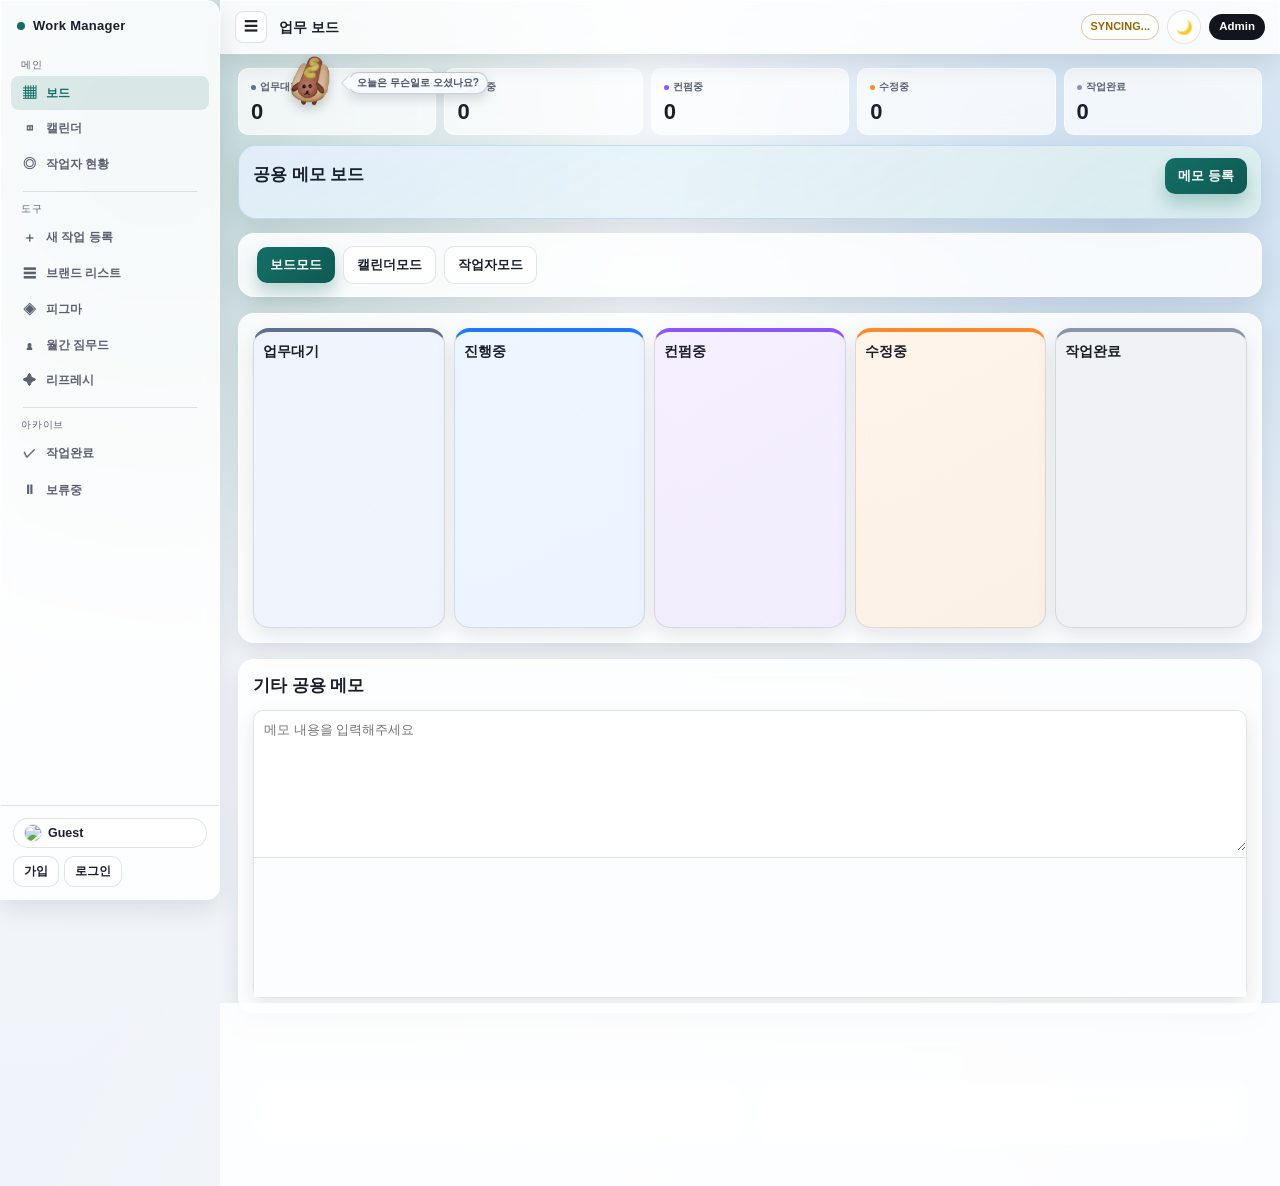
==== commit 409bf668: "Polish layout interactions and clean up UI styling" ====
--- a/index.html
+++ b/index.html
@@ -17,149 +17,229 @@
   <script src="https://www.gstatic.com/firebasejs/9.22.0/firebase-firestore-compat.js"></script>
 </head>
 <body>
-  <div class="container">
-    <header class="main-header glass">
-      <div class="brand-wrap">
-        <div class="logo-badge">Work manager</div>
-        <button id="themeToggleBtn" class="theme-toggle-btn" type="button" onclick="toggleThemeMode()" aria-label="다크모드 전환" title="다크모드">
-          <span id="themeToggleIcon" aria-hidden="true">🌙</span>
-        </button>
-        <div id="syncStatus" class="status-indicator status-mini">SYNCING...</div>
-      </div>
-
-      <div class="header-right">
-        <div id="loginInfo" class="user-pill"><img class="avatar-xs" src="" alt="avatar"><span>Guest</span></div>
-        <button id="profileBtn" class="btn btn-outline hidden" onclick="openProfileModal()">프로필수정</button>
-        <button id="signupBtn" class="btn btn-outline" onclick="openModal('registerModal')">회원가입</button>
-        <button id="loginBtn" class="btn btn-outline" onclick="openModal('loginModal')">로그인</button>
-        <button id="userLogoutBtn" class="btn btn-outline hidden" onclick="logoutUser()">로그아웃</button>
-      </div>
-    </header>
-    <div id="networkBanner" class="network-banner hidden"></div>
-
-    <section class="memo-workspace">
-      <div class="memo-walker-track" aria-hidden="true">
-        <div class="memo-walker">
-          <div class="memo-walker-bubble">오늘은 무슨일로 오셨나요?</div>
-          <img id="memoWalkerImg" class="memo-walker-img" src="assets/hotdog-walker.png" alt="" onerror="this.onerror=null;this.src='data:image/svg+xml;utf8,%3Csvg xmlns=%22http://www.w3.org/2000/svg%22 width=%22120%22 height=%22120%22 viewBox=%220 0 120 120%22%3E%3Ctext x=%2250%25%22 y=%2258%25%22 text-anchor=%22middle%22 font-size=%2280%22%3E%F0%9F%8C%AD%3C/text%3E%3C/svg%3E';">
-          <div class="memo-mustard-burst" aria-hidden="true"></div>
-        </div>
-      </div>
-      <div class="section-head">
-        <h2>공용 메모 보드</h2>
-        <button class="btn btn-primary" onclick="addNewMemo()">메모 등록</button>
-      </div>
-      <div id="memoGrid" class="memo-grid"></div>
-    </section>
-
-    <section class="command-center glass">
-      <div class="section-head section-head-stack">
-        <h2>작업 도구</h2>
-        <div class="section-tools section-tools-split">
-          <div class="section-tools-left">
-            <button class="btn tool-btn-create" onclick="openModal('taskCreateModal')">새 작업 등록</button>
-            <button class="btn tool-btn-gym" onclick="openGymMoodModal()">월간 짐무드</button>
-            <button class="btn tool-btn-brand" onclick="openModal('brandListModal')">브랜드 리스트</button>
-            <button class="btn tool-btn-figma" onclick="openFigmaBoardPage()">피그마</button>
-          </div>
-          <div class="section-tools-right">
-            <button class="btn tool-btn-refresh" onclick="openModal('refreshModal')">리프레시</button>
-          </div>
-        </div>
-      </div>
-    </section>
-
-    <main class="workspace">
-      <section class="panel glass view-switch-panel">
-        <div class="view-switch-row">
-          <button id="boardViewBtn" class="btn btn-primary" onclick="switchView('board')">보드모드</button>
-          <button id="calendarViewBtn" class="btn btn-outline" onclick="switchView('calendar')">캘린더모드</button>
-          <button id="workerViewBtn" class="btn btn-outline" onclick="switchView('worker')">작업자모드</button>
-        </div>
-      </section>
-
-      <section class="board glass">
-        <div class="col col-wait" id="업무대기" ondrop="drop(event)" ondragover="allowDrop(event)">
-          <h3>업무대기</h3>
-          <div id="업무대기-list" class="drop-zone"></div>
-        </div>
-        <div class="col col-progress" id="진행중" ondrop="drop(event)" ondragover="allowDrop(event)">
-          <h3>진행중</h3>
-          <div id="진행중-list" class="drop-zone"></div>
-        </div>
-        <div class="col col-confirm" id="컨펌중" ondrop="drop(event)" ondragover="allowDrop(event)">
-          <h3>컨펌중</h3>
-          <div id="컨펌중-list" class="drop-zone"></div>
-        </div>
-        <div class="col col-edit" id="수정중" ondrop="drop(event)" ondragover="allowDrop(event)">
-          <h3>수정중</h3>
-          <div id="수정중-list" class="drop-zone"></div>
-        </div>
-        <div class="col col-done" id="작업완료" ondrop="drop(event)" ondragover="allowDrop(event)">
-          <h3>작업완료</h3>
-          <div id="작업완료-list" class="drop-zone"></div>
-        </div>
-      </section>
-
-      <section id="calendarView" class="panel glass calendar-panel hidden">
-        <div class="calendar-current-nav">
-          <button class="calendar-nav-btn" type="button" onclick="moveCalendarMonth(-1)">&lt;</button>
-          <div id="calendarCurrentLabel" class="calendar-current-top"></div>
-          <button class="calendar-nav-btn" type="button" onclick="moveCalendarMonth(1)">&gt;</button>
-        </div>
-        <div class="section-head">
-          <h2>업무현황 캘린더</h2>
-          <div class="calendar-head-right">
-            <input id="calendarMonth" type="month" class="pill-input calendar-month" onchange="setCalendarMonth(this.value)">
-          </div>
-        </div>
-        <div id="calendarGrid" class="calendar-grid"></div>
-      </section>
-
-      <section id="workerView" class="panel glass worker-panel hidden">
-        <div class="section-head">
-          <h2>작업자 업무현황</h2>
-        </div>
-        <div id="workerModeGrid" class="worker-mode-grid"></div>
-      </section>
-
-      <section class="panel glass shared-note-panel">
-        <div class="section-head">
-          <h2>기타 공용 메모</h2>
-        </div>
-        <div class="note-shell shared-note-shell">
-          <textarea id="archiveStaticMemo" class="note-editor note-editor-pane" onpaste="handleSharedPaste(event)" placeholder="메모 내용을 입력해주세요"></textarea>
-          <div id="sharedView" class="note-view-pane note-live-preview"></div>
-        </div>
-      </section>
-
-      <section class="panel glass archive-panel">
-        <div class="section-head">
-          <h2>작업완료 / 보류중</h2>
-        </div>
-        <div class="archive-split-board">
-          <article class="archive-split-col">
-            <div class="archive-col-head">
+
+  <!-- ───────────── SIDEBAR LAYOUT ───────────── -->
+  <div class="app-shell">
+
+    <!-- SIDEBAR -->
+    <aside class="sidebar glass" id="sidebar">
+      <div class="sidebar-inner">
+        <div class="sidebar-top">
+          <div class="brand-row">
+            <span class="brand-dot"></span>
+            <span class="brand-name">Work Manager</span>
+          </div>
+
+          <p class="nav-label">메인</p>
+          <button class="nav-item active" onclick="switchView('board')" id="navBoard">
+            <span class="nav-ico">▦</span><span class="nav-text">보드</span>
+          </button>
+          <button class="nav-item" onclick="switchView('calendar')" id="navCalendar">
+            <span class="nav-ico">◫</span><span class="nav-text">캘린더</span>
+          </button>
+          <button class="nav-item" onclick="switchView('worker')" id="navWorker">
+            <span class="nav-ico">◎</span><span class="nav-text">작업자 현황</span>
+          </button>
+
+          <div class="nav-sep"></div>
+          <p class="nav-label">도구</p>
+          <button class="nav-item" onclick="openModal('taskCreateModal')">
+            <span class="nav-ico">＋</span><span class="nav-text">새 작업 등록</span>
+          </button>
+          <button class="nav-item" onclick="openModal('brandListModal')">
+            <span class="nav-ico">☰</span><span class="nav-text">브랜드 리스트</span>
+          </button>
+          <button class="nav-item" onclick="openFigmaBoardPage()">
+            <span class="nav-ico">◈</span><span class="nav-text">피그마</span>
+          </button>
+          <button class="nav-item" onclick="openGymMoodModal()">
+            <span class="nav-ico">♟</span><span class="nav-text">월간 짐무드</span>
+          </button>
+          <button class="nav-item" onclick="openModal('refreshModal')">
+            <span class="nav-ico">✦</span><span class="nav-text">리프레시</span>
+          </button>
+
+          <div class="nav-sep"></div>
+          <p class="nav-label">아카이브</p>
+          <a class="nav-item" href="completed.html" target="_blank" rel="noopener noreferrer">
+            <span class="nav-ico">✓</span><span class="nav-text">작업완료</span>
+          </a>
+          <a class="nav-item" href="hold.html" target="_blank" rel="noopener noreferrer">
+            <span class="nav-ico">⏸</span><span class="nav-text">보류중</span>
+          </a>
+        </div>
+
+        <div class="sidebar-bot">
+          <div id="loginInfo" class="user-pill"><img class="avatar-xs" src="" alt="avatar"><span>Guest</span></div>
+          <div class="sidebar-auth-row">
+            <button id="profileBtn" class="btn btn-outline small hidden" onclick="openProfileModal()">프로필</button>
+            <button id="signupBtn" class="btn btn-outline small" onclick="openModal('registerModal')">가입</button>
+            <button id="loginBtn" class="btn btn-outline small" onclick="openModal('loginModal')">로그인</button>
+            <button id="userLogoutBtn" class="btn btn-outline small hidden" onclick="logoutUser()">로그아웃</button>
+          </div>
+        </div>
+      </div>
+    </aside>
+
+    <!-- MAIN AREA -->
+    <div class="main-area">
+
+      <!-- TOPBAR -->
+      <header class="topbar glass">
+        <div class="topbar-left">
+          <button class="sidebar-toggle-btn" onclick="toggleSidebar()" aria-label="사이드바 열기/닫기">☰</button>
+          <span class="topbar-title" id="topbarTitle">업무 보드</span>
+          <div id="networkBanner" class="network-banner hidden"></div>
+        </div>
+        <div class="topbar-right">
+          <div id="syncStatus" class="status-indicator status-mini status-cache">SYNCING...</div>
+          <button id="themeToggleBtn" class="theme-toggle-btn" type="button" onclick="toggleThemeMode()" aria-label="다크모드 전환" title="다크모드">
+            <span id="themeToggleIcon" aria-hidden="true">🌙</span>
+          </button>
+          <div id="adminBadge" class="badge-pill hidden">ADMIN</div>
+          <button id="adminBtn" class="btn btn-action admin-fab-btn" onclick="handleAdminAction()">Admin</button>
+          <button id="adminLogoutBtn" class="btn btn-outline admin-fab-btn hidden" onclick="logoutAdmin()">Admin 로그아웃</button>
+        </div>
+      </header>
+
+      <!-- CONTENT -->
+      <div class="content-scroll">
+
+        <!-- STATUS STRIP -->
+        <section class="stat-strip">
+          <div class="stat-card" id="statWait" onclick="switchView('board')">
+            <div class="stat-label"><span class="stat-dot" style="background:#60708d"></span>업무대기</div>
+            <div class="stat-num" id="statNumWait">0</div>
+          </div>
+          <div class="stat-card" id="statProgress" onclick="switchView('board')">
+            <div class="stat-label"><span class="stat-dot" style="background:#1f78ff"></span>진행중</div>
+            <div class="stat-num" id="statNumProgress">0</div>
+          </div>
+          <div class="stat-card" id="statConfirm" onclick="switchView('board')">
+            <div class="stat-label"><span class="stat-dot" style="background:#8c56ff"></span>컨펌중</div>
+            <div class="stat-num" id="statNumConfirm">0</div>
+          </div>
+          <div class="stat-card" id="statEdit" onclick="switchView('board')">
+            <div class="stat-label"><span class="stat-dot" style="background:#ff8a2a"></span>수정중</div>
+            <div class="stat-num" id="statNumEdit">0</div>
+          </div>
+          <div class="stat-card" id="statDone" onclick="switchView('board')">
+            <div class="stat-label"><span class="stat-dot" style="background:#8d95a8"></span>작업완료</div>
+            <div class="stat-num" id="statNumDone">0</div>
+          </div>
+        </section>
+
+        <!-- MEMO WORKSPACE -->
+        <section class="memo-workspace glass">
+          <div class="memo-walker-track" aria-hidden="true">
+            <div class="memo-walker">
+              <div class="memo-walker-bubble">오늘은 무슨일로 오셨나요?</div>
+              <img id="memoWalkerImg" class="memo-walker-img" src="assets/hotdog-walker.png" alt=""
+                onerror="this.onerror=null;this.src='data:image/svg+xml;utf8,%3Csvg xmlns=%22http://www.w3.org/2000/svg%22 width=%22120%22 height=%22120%22 viewBox=%220 0 120 120%22%3E%3Ctext x=%2250%25%22 y=%2258%25%22 text-anchor=%22middle%22 font-size=%2280%22%3E%F0%9F%8C%AD%3C/text%3E%3C/svg%3E';">
+              <div class="memo-mustard-burst" aria-hidden="true"></div>
+            </div>
+          </div>
+          <div class="section-head">
+            <h2>공용 메모 보드</h2>
+            <button class="btn btn-primary" onclick="addNewMemo()">메모 등록</button>
+          </div>
+          <div id="memoGrid" class="memo-grid"></div>
+        </section>
+
+        <!-- BOARD / CALENDAR / WORKER VIEWS -->
+        <div class="workspace">
+
+          <!-- VIEW SWITCH -->
+          <section class="panel glass view-switch-panel">
+            <div class="view-switch-row">
+              <button id="boardViewBtn" class="btn btn-primary" onclick="switchView('board')">보드모드</button>
+              <button id="calendarViewBtn" class="btn btn-outline" onclick="switchView('calendar')">캘린더모드</button>
+              <button id="workerViewBtn" class="btn btn-outline" onclick="switchView('worker')">작업자모드</button>
+            </div>
+          </section>
+
+          <!-- BOARD -->
+          <section class="board glass">
+            <div class="col col-wait" id="업무대기" ondrop="drop(event)" ondragover="allowDrop(event)">
+              <h3>업무대기</h3>
+              <div id="업무대기-list" class="drop-zone"></div>
+            </div>
+            <div class="col col-progress" id="진행중" ondrop="drop(event)" ondragover="allowDrop(event)">
+              <h3>진행중</h3>
+              <div id="진행중-list" class="drop-zone"></div>
+            </div>
+            <div class="col col-confirm" id="컨펌중" ondrop="drop(event)" ondragover="allowDrop(event)">
+              <h3>컨펌중</h3>
+              <div id="컨펌중-list" class="drop-zone"></div>
+            </div>
+            <div class="col col-edit" id="수정중" ondrop="drop(event)" ondragover="allowDrop(event)">
+              <h3>수정중</h3>
+              <div id="수정중-list" class="drop-zone"></div>
+            </div>
+            <div class="col col-done" id="작업완료" ondrop="drop(event)" ondragover="allowDrop(event)">
               <h3>작업완료</h3>
-              <a class="btn btn-route done-route" href="completed.html" target="_blank" rel="noopener noreferrer">작업완료 전체보기</a>
-            </div>
-            <div id="doneArchiveTaskList" class="archive-grid"></div>
-          </article>
-          <article class="archive-split-col">
-            <div class="archive-col-head">
-              <h3>보류중</h3>
-              <a class="btn btn-route hold-route-gray" href="hold.html" target="_blank" rel="noopener noreferrer">보류중 작업 전체보기</a>
-            </div>
-            <div id="holdArchiveTaskList" class="archive-grid"></div>
-          </article>
-        </div>
-      </section>
-    </main>
-  </div>
-  <div class="admin-fab-wrap">
-    <button id="adminBtn" class="btn btn-action admin-fab-btn" onclick="handleAdminAction()">Admin</button>
-    <button id="adminLogoutBtn" class="btn btn-outline admin-fab-btn hidden" onclick="logoutAdmin()">Admin 로그아웃</button>
-  </div>
+              <div id="작업완료-list" class="drop-zone"></div>
+            </div>
+          </section>
+
+          <!-- CALENDAR -->
+          <section id="calendarView" class="panel glass calendar-panel hidden">
+            <div class="calendar-current-nav">
+              <button class="calendar-nav-btn" type="button" onclick="moveCalendarMonth(-1)">&lt;</button>
+              <div id="calendarCurrentLabel" class="calendar-current-top"></div>
+              <button class="calendar-nav-btn" type="button" onclick="moveCalendarMonth(1)">&gt;</button>
+            </div>
+            <div class="section-head">
+              <h2>업무현황 캘린더</h2>
+              <div class="calendar-head-right">
+                <input id="calendarMonth" type="month" class="pill-input calendar-month" onchange="setCalendarMonth(this.value)">
+              </div>
+            </div>
+            <div id="calendarGrid" class="calendar-grid"></div>
+          </section>
+
+          <!-- WORKER -->
+          <section id="workerView" class="panel glass worker-panel hidden">
+            <div class="section-head"><h2>작업자 업무현황</h2></div>
+            <div id="workerModeGrid" class="worker-mode-grid"></div>
+          </section>
+
+          <!-- SHARED MEMO -->
+          <section class="panel glass shared-note-panel">
+            <div class="section-head"><h2>기타 공용 메모</h2></div>
+            <div class="note-shell shared-note-shell">
+              <textarea id="archiveStaticMemo" class="note-editor note-editor-pane" onpaste="handleSharedPaste(event)" placeholder="메모 내용을 입력해주세요"></textarea>
+              <div id="sharedView" class="note-view-pane note-live-preview"></div>
+            </div>
+          </section>
+
+          <!-- ARCHIVE STRIP -->
+          <section class="panel glass archive-panel">
+            <div class="section-head"><h2>작업완료 / 보류중</h2></div>
+            <div class="archive-split-board">
+              <article class="archive-split-col">
+                <div class="archive-col-head">
+                  <h3>작업완료</h3>
+                  <a class="btn btn-route done-route" href="completed.html" target="_blank" rel="noopener noreferrer">전체보기</a>
+                </div>
+                <div id="doneArchiveTaskList" class="archive-grid"></div>
+              </article>
+              <article class="archive-split-col">
+                <div class="archive-col-head">
+                  <h3>보류중</h3>
+                  <a class="btn btn-route hold-route-gray" href="hold.html" target="_blank" rel="noopener noreferrer">전체보기</a>
+                </div>
+                <div id="holdArchiveTaskList" class="archive-grid"></div>
+              </article>
+            </div>
+          </section>
+
+        </div><!-- /workspace -->
+      </div><!-- /content-scroll -->
+    </div><!-- /main-area -->
+  </div><!-- /app-shell -->
+
+  <!-- ═══════════ MODALS ═══════════ -->
 
   <div id="taskCreateModal" class="modal">
     <div class="modal-content wide">
@@ -333,9 +413,7 @@
     <div class="modal-content">
       <button class="close-btn" onclick="closeModal('brandListModal')">&times;</button>
       <button id="brandEditToggleBtn" type="button" class="btn btn-outline small brand-edit-floating" onclick="toggleBrandEditMode()">수정하기</button>
-      <div class="brand-modal-head">
-        <h3>브랜드 리스트</h3>
-      </div>
+      <div class="brand-modal-head"><h3>브랜드 리스트</h3></div>
       <div class="brand-add-guide">브랜드 추가 / 색상 지정</div>
       <div class="inline-brand-add">
         <div class="brand-add-top">
@@ -361,38 +439,25 @@
       <h3>리프레시 랜덤박스</h3>
       <div class="refresh-mode-tabs">
         <button id="refreshModeFortuneBtn" class="refresh-mode-btn active" type="button" onclick="setRefreshMode('fortune')">
-          <span class="refresh-mode-ico">🥠</span>
-          <span>포춘쿠키</span>
+          <span class="refresh-mode-ico">🥠</span><span>포춘쿠키</span>
         </button>
         <button id="refreshModeLottoBtn" class="refresh-mode-btn" type="button" onclick="setRefreshMode('lotto')">
-          <span class="refresh-mode-ico">🎱</span>
-          <span>로또번호</span>
+          <span class="refresh-mode-ico">🎱</span><span>로또번호</span>
         </button>
         <button id="refreshModeLadderBtn" class="refresh-mode-btn" type="button" onclick="setRefreshMode('ladder')">
-          <span class="refresh-mode-ico">🪜</span>
-          <span>사다리타기</span>
+          <span class="refresh-mode-ico">🪜</span><span>사다리타기</span>
         </button>
         <button id="refreshModeMazeBtn" class="refresh-mode-btn" type="button" onclick="setRefreshMode('maze')">
-          <span class="refresh-mode-ico">🐾</span>
-          <span>미로내기</span>
+          <span class="refresh-mode-ico">🐾</span><span>미로내기</span>
         </button>
       </div>
       <div id="refreshFortunePanel" class="refresh-panel">
         <div class="fortune-wrap">
           <div id="fortuneCookie" class="fortune-cookie">🥠</div>
           <div class="fortune-types">
-            <button class="fortune-type-btn" onclick="crackFortuneCookie('집중')">
-              <span class="fortune-type-icon">🥠</span>
-              <span>집중 쿠키</span>
-            </button>
-            <button class="fortune-type-btn" onclick="crackFortuneCookie('행운')">
-              <span class="fortune-type-icon">🍪</span>
-              <span>행운 쿠키</span>
-            </button>
-            <button class="fortune-type-btn" onclick="crackFortuneCookie('휴식')">
-              <span class="fortune-type-icon">🥮</span>
-              <span>휴식 쿠키</span>
-            </button>
+            <button class="fortune-type-btn" onclick="crackFortuneCookie('집중')"><span class="fortune-type-icon">🥠</span><span>집중 쿠키</span></button>
+            <button class="fortune-type-btn" onclick="crackFortuneCookie('행운')"><span class="fortune-type-icon">🍪</span><span>행운 쿠키</span></button>
+            <button class="fortune-type-btn" onclick="crackFortuneCookie('휴식')"><span class="fortune-type-icon">🥮</span><span>휴식 쿠키</span></button>
           </div>
           <button class="btn btn-primary full" onclick="crackFortuneCookie()">랜덤으로 깨기</button>
           <div id="fortuneResult" class="fortune-result">오늘의 운세를 확인해보세요.</div>
@@ -400,60 +465,13 @@
       </div>
       <div id="refreshLottoPanel" class="refresh-panel hidden">
         <div class="lotto-wrap">
-          <div id="lottoRollingStage" class="lotto-rolling-stage">
-            <div class="lotto-rolling-hint">추첨기 가동 준비</div>
-          </div>
+          <div id="lottoRollingStage" class="lotto-rolling-stage"><div class="lotto-rolling-hint">추첨기 가동 준비</div></div>
           <div id="lottoLines" class="lotto-lines">
-            <div class="lotto-line">
-              <span class="lotto-line-label">A</span>
-              <div class="lotto-line-balls">
-                <div class="lotto-main-balls">
-                  <span class="lotto-ball empty">?</span><span class="lotto-ball empty">?</span><span class="lotto-ball empty">?</span><span class="lotto-ball empty">?</span><span class="lotto-ball empty">?</span><span class="lotto-ball empty">?</span>
-                </div>
-                <span class="lotto-plus-mini">+</span>
-                <div class="lotto-bonus-ball"><span class="lotto-ball empty">?</span></div>
-              </div>
-            </div>
-            <div class="lotto-line">
-              <span class="lotto-line-label">B</span>
-              <div class="lotto-line-balls">
-                <div class="lotto-main-balls">
-                  <span class="lotto-ball empty">?</span><span class="lotto-ball empty">?</span><span class="lotto-ball empty">?</span><span class="lotto-ball empty">?</span><span class="lotto-ball empty">?</span><span class="lotto-ball empty">?</span>
-                </div>
-                <span class="lotto-plus-mini">+</span>
-                <div class="lotto-bonus-ball"><span class="lotto-ball empty">?</span></div>
-              </div>
-            </div>
-            <div class="lotto-line">
-              <span class="lotto-line-label">C</span>
-              <div class="lotto-line-balls">
-                <div class="lotto-main-balls">
-                  <span class="lotto-ball empty">?</span><span class="lotto-ball empty">?</span><span class="lotto-ball empty">?</span><span class="lotto-ball empty">?</span><span class="lotto-ball empty">?</span><span class="lotto-ball empty">?</span>
-                </div>
-                <span class="lotto-plus-mini">+</span>
-                <div class="lotto-bonus-ball"><span class="lotto-ball empty">?</span></div>
-              </div>
-            </div>
-            <div class="lotto-line">
-              <span class="lotto-line-label">D</span>
-              <div class="lotto-line-balls">
-                <div class="lotto-main-balls">
-                  <span class="lotto-ball empty">?</span><span class="lotto-ball empty">?</span><span class="lotto-ball empty">?</span><span class="lotto-ball empty">?</span><span class="lotto-ball empty">?</span><span class="lotto-ball empty">?</span>
-                </div>
-                <span class="lotto-plus-mini">+</span>
-                <div class="lotto-bonus-ball"><span class="lotto-ball empty">?</span></div>
-              </div>
-            </div>
-            <div class="lotto-line">
-              <span class="lotto-line-label">E</span>
-              <div class="lotto-line-balls">
-                <div class="lotto-main-balls">
-                  <span class="lotto-ball empty">?</span><span class="lotto-ball empty">?</span><span class="lotto-ball empty">?</span><span class="lotto-ball empty">?</span><span class="lotto-ball empty">?</span><span class="lotto-ball empty">?</span>
-                </div>
-                <span class="lotto-plus-mini">+</span>
-                <div class="lotto-bonus-ball"><span class="lotto-ball empty">?</span></div>
-              </div>
-            </div>
+            <div class="lotto-line"><span class="lotto-line-label">A</span><div class="lotto-line-balls"><div class="lotto-main-balls"><span class="lotto-ball empty">?</span><span class="lotto-ball empty">?</span><span class="lotto-ball empty">?</span><span class="lotto-ball empty">?</span><span class="lotto-ball empty">?</span><span class="lotto-ball empty">?</span></div><span class="lotto-plus-mini">+</span><div class="lotto-bonus-ball"><span class="lotto-ball empty">?</span></div></div></div>
+            <div class="lotto-line"><span class="lotto-line-label">B</span><div class="lotto-line-balls"><div class="lotto-main-balls"><span class="lotto-ball empty">?</span><span class="lotto-ball empty">?</span><span class="lotto-ball empty">?</span><span class="lotto-ball empty">?</span><span class="lotto-ball empty">?</span><span class="lotto-ball empty">?</span></div><span class="lotto-plus-mini">+</span><div class="lotto-bonus-ball"><span class="lotto-ball empty">?</span></div></div></div>
+            <div class="lotto-line"><span class="lotto-line-label">C</span><div class="lotto-line-balls"><div class="lotto-main-balls"><span class="lotto-ball empty">?</span><span class="lotto-ball empty">?</span><span class="lotto-ball empty">?</span><span class="lotto-ball empty">?</span><span class="lotto-ball empty">?</span><span class="lotto-ball empty">?</span></div><span class="lotto-plus-mini">+</span><div class="lotto-bonus-ball"><span class="lotto-ball empty">?</span></div></div></div>
+            <div class="lotto-line"><span class="lotto-line-label">D</span><div class="lotto-line-balls"><div class="lotto-main-balls"><span class="lotto-ball empty">?</span><span class="lotto-ball empty">?</span><span class="lotto-ball empty">?</span><span class="lotto-ball empty">?</span><span class="lotto-ball empty">?</span><span class="lotto-ball empty">?</span></div><span class="lotto-plus-mini">+</span><div class="lotto-bonus-ball"><span class="lotto-ball empty">?</span></div></div></div>
+            <div class="lotto-line"><span class="lotto-line-label">E</span><div class="lotto-line-balls"><div class="lotto-main-balls"><span class="lotto-ball empty">?</span><span class="lotto-ball empty">?</span><span class="lotto-ball empty">?</span><span class="lotto-ball empty">?</span><span class="lotto-ball empty">?</span><span class="lotto-ball empty">?</span></div><span class="lotto-plus-mini">+</span><div class="lotto-bonus-ball"><span class="lotto-ball empty">?</span></div></div></div>
           </div>
           <button id="lottoDrawBtn" class="btn btn-primary full" onclick="drawRefreshLotto()">번호 5줄 뽑기</button>
           <div id="lottoResultText" class="fortune-result">번호 5줄 뽑기를 눌러주세요.</div>
@@ -476,7 +494,6 @@
           <div id="classicLadderResultText" class="fortune-result">참가자를 추가하고 시작해보세요.</div>
         </div>
       </div>
-
       <div id="refreshLadderPanel" class="refresh-panel hidden">
         <div class="ladder-wrap">
           <div class="ladder-input-row">
@@ -557,5 +574,61 @@
 
   <script src="firebase-config.js"></script>
   <script src="app.js"></script>
+  <script>
+    function toggleSidebar() {
+      const shell = document.querySelector('.app-shell');
+      if (shell) shell.classList.toggle('sidebar-collapsed');
+    }
+
+    (function setupLayoutHooks() {
+      const originalSwitchView = window.switchView;
+      if (typeof originalSwitchView === 'function') {
+        window.switchView = function (mode) {
+          originalSwitchView(mode);
+          const titles = { board: '업무 보드', calendar: '캘린더', worker: '작업자 현황' };
+          const titleEl = document.getElementById('topbarTitle');
+          if (titleEl) titleEl.textContent = titles[mode] || '업무 보드';
+
+          ['navBoard', 'navCalendar', 'navWorker'].forEach((id) => {
+            const el = document.getElementById(id);
+            if (el) el.classList.remove('active');
+          });
+          const activeMap = { board: 'navBoard', calendar: 'navCalendar', worker: 'navWorker' };
+          const activeEl = document.getElementById(activeMap[mode] || 'navBoard');
+          if (activeEl) activeEl.classList.add('active');
+        };
+      }
+
+      function updateStatCards() {
+        if (typeof localState === 'undefined') return;
+        const counts = { '업무대기': 0, '진행중': 0, '컨펌중': 0, '수정중': 0, '작업완료': 0 };
+        (localState.tasks || []).forEach((task) => {
+          if (Object.prototype.hasOwnProperty.call(counts, task.status)) {
+            counts[task.status] += 1;
+          }
+        });
+        const idMap = {
+          '업무대기': 'statNumWait',
+          '진행중': 'statNumProgress',
+          '컨펌중': 'statNumConfirm',
+          '수정중': 'statNumEdit',
+          '작업완료': 'statNumDone'
+        };
+        Object.keys(idMap).forEach((status) => {
+          const el = document.getElementById(idMap[status]);
+          if (el) el.textContent = String(counts[status]);
+        });
+      }
+
+      const originalRender = window.render;
+      if (typeof originalRender === 'function') {
+        window.render = function () {
+          originalRender();
+          updateStatCards();
+        };
+      }
+      updateStatCards();
+    }());
+  </script>
 </body>
 </html>
--- a/style.css
+++ b/style.css
@@ -1,19 +1,26 @@
 ﻿@import url('https://cdn.jsdelivr.net/gh/orioncactus/pretendard/dist/web/static/pretendard.css');
 
+/* ════════════════════════════════════════
+   DESIGN TOKENS
+════════════════════════════════════════ */
 :root {
-  --bg-1: #f4efe5;
-  --bg-2: #dbeaf4;
+  --bg-1: #f5f7fb;
+  --bg-2: #e8eff7;
   --ink: #1a1f2b;
   --muted: #5a6170;
-  --card: rgba(255, 255, 255, 0.75);
-  --line: rgba(22, 27, 40, 0.12);
-  --brand: #0f6a61;
-  --brand-dark: #0b4943;
+  --card: rgba(255,255,255,0.84);
+  --line: rgba(22,27,40,0.12);
+  --brand: #136f66;
+  --brand-dark: #0f5a53;
   --danger: #cf2e2e;
-  --shadow: 0 18px 40px rgba(20, 26, 40, 0.12);
-  --glass-tint: rgba(255, 255, 255, 0.58);
-  --glass-stroke: rgba(255, 255, 255, 0.62);
-  --glass-soft-shadow: 0 16px 34px rgba(17, 28, 46, 0.12);
+  --shadow: 0 10px 24px rgba(20,26,40,0.1);
+  --glass-tint: rgba(255,255,255,0.72);
+  --glass-stroke: rgba(255,255,255,0.74);
+  --glass-soft-shadow: 0 8px 20px rgba(17,28,46,0.1);
+
+  /* sidebar */
+  --sidebar-w: 220px;
+  --topbar-h: 54px;
 }
 
 * { box-sizing: border-box; }
@@ -22,29 +29,294 @@
   margin: 0;
   min-height: 100vh;
   font-family: 'Pretendard', sans-serif;
+  line-height: 1.45;
+  -webkit-font-smoothing: antialiased;
+  text-rendering: optimizeLegibility;
   color: var(--ink);
   background:
-    radial-gradient(circle at 12% 12%, rgba(15, 106, 97, 0.24), transparent 34%),
-    radial-gradient(circle at 88% 18%, rgba(73, 141, 202, 0.26), transparent 34%),
-    radial-gradient(circle at 52% 120%, rgba(255, 255, 255, 0.62), transparent 45%),
-    linear-gradient(180deg, rgba(255, 255, 255, 0.32), rgba(255, 255, 255, 0)),
-    linear-gradient(130deg, var(--bg-1), var(--bg-2));
-  padding: 24px;
-}
-
-.container {
-  max-width: 1700px;
-  margin: 0 auto;
+    radial-gradient(circle at 12% 12%, rgba(15,106,97,0.24), transparent 34%),
+    radial-gradient(circle at 88% 18%, rgba(73,141,202,0.26), transparent 34%),
+    radial-gradient(circle at 52% 120%, rgba(255,255,255,0.62), transparent 45%),
+    linear-gradient(180deg,rgba(255,255,255,0.32),rgba(255,255,255,0)),
+    linear-gradient(130deg,var(--bg-1),var(--bg-2));
+}
+
+/* ════════════════════════════════════════
+   APP SHELL — SIDEBAR LAYOUT
+════════════════════════════════════════ */
+.app-shell {
+  display: flex;
+  min-height: 100vh;
+  transition: padding-left 0.24s ease;
+}
+
+/* ── SIDEBAR ── */
+.sidebar {
+  position: fixed;
+  top: 0;
+  left: 0;
+  width: var(--sidebar-w);
+  height: 100vh;
+  z-index: 50;
+  display: flex;
+  flex-direction: column;
+  border-radius: 0 14px 14px 0;
+  border-left: none;
+  transition: transform 0.24s ease;
+  overflow: hidden;
+}
+
+.sidebar-inner {
+  display: flex;
+  flex-direction: column;
+  height: 100%;
+  padding: 0;
+  overflow-y: auto;
+  scrollbar-width: none;
+}
+.sidebar-inner::-webkit-scrollbar { display: none; }
+
+.sidebar-top {
+  flex: 1;
+  padding: 16px 10px 10px;
+}
+
+.brand-row {
+  display: flex;
+  align-items: center;
+  gap: 8px;
+  margin-bottom: 22px;
+  padding: 0 6px;
+}
+
+.brand-dot {
+  width: 8px;
+  height: 8px;
+  border-radius: 50%;
+  background: var(--brand);
+  flex-shrink: 0;
+}
+
+.brand-name {
+  font-size: 13px;
+  font-weight: 800;
+  color: var(--ink);
+  letter-spacing: 0.02em;
+  white-space: nowrap;
+  overflow: hidden;
+  text-overflow: ellipsis;
+}
+
+.nav-label {
+  font-size: 10px;
+  color: var(--muted);
+  letter-spacing: 0.08em;
+  text-transform: uppercase;
+  padding: 0 10px;
+  margin: 10px 0 4px;
+}
+
+.nav-item {
+  display: flex;
+  align-items: center;
+  gap: 9px;
+  width: 100%;
+  padding: 8px 10px;
+  border-radius: 8px;
+  cursor: pointer;
+  color: var(--muted);
+  font-size: 12px;
+  font-weight: 600;
+  font-family: inherit;
+  background: transparent;
+  border: none;
+  text-decoration: none;
+  text-align: left;
+  transition: background 0.12s, color 0.12s, transform 0.12s;
+  margin-bottom: 2px;
+}
+
+.nav-item:hover {
+  background: rgba(255,255,255,0.62);
+  color: var(--ink);
+  transform: translateX(1px);
+}
+
+.nav-item.active {
+  background: rgba(15,106,97,0.12);
+  color: var(--brand);
+}
+
+.nav-ico {
+  font-size: 13px;
+  width: 16px;
+  text-align: center;
+  flex-shrink: 0;
+}
+
+.nav-text {
+  white-space: nowrap;
+  overflow: hidden;
+  text-overflow: ellipsis;
+}
+
+.nav-sep {
+  height: 1px;
+  background: var(--line);
+  margin: 10px 12px;
+}
+
+.sidebar-bot {
+  padding: 12px;
+  border-top: 1px solid var(--line);
+  display: flex;
+  flex-direction: column;
+  gap: 8px;
+}
+
+.sidebar-auth-row {
+  display: flex;
+  gap: 5px;
+  flex-wrap: wrap;
+}
+
+/* collapsed state */
+.app-shell.sidebar-collapsed .sidebar {
+  transform: translateX(calc(-1 * var(--sidebar-w)));
+}
+
+.app-shell.sidebar-collapsed .main-area {
+  margin-left: 0;
+}
+
+/* ── MAIN AREA ── */
+.main-area {
+  flex: 1;
+  margin-left: var(--sidebar-w);
+  display: flex;
+  flex-direction: column;
+  min-height: 100vh;
+  transition: margin-left 0.24s ease;
+}
+
+/* ── TOPBAR ── */
+.topbar {
+  position: sticky;
+  top: 0;
+  z-index: 40;
+  height: var(--topbar-h);
+  border-radius: 0;
+  padding: 0 14px;
+  display: flex;
+  align-items: center;
+  justify-content: space-between;
+  gap: 12px;
+  border-bottom: 1px solid rgba(22,27,40,0.07);
+}
+
+.topbar-left {
+  display: flex;
+  align-items: center;
+  gap: 12px;
+  min-width: 0;
+}
+
+.topbar-title {
+  font-size: 14px;
+  font-weight: 700;
+  color: var(--ink);
+  white-space: nowrap;
+}
+
+.topbar-right {
+  display: flex;
+  align-items: center;
+  gap: 8px;
+  flex-shrink: 0;
+}
+
+.sidebar-toggle-btn {
+  width: 32px;
+  height: 32px;
+  border: 1px solid var(--line);
+  border-radius: 8px;
+  background: rgba(255,255,255,0.7);
+  color: var(--ink);
+  font-size: 14px;
+  cursor: pointer;
+  display: flex;
+  align-items: center;
+  justify-content: center;
+  flex-shrink: 0;
+  transition: background 0.12s;
+}
+
+.sidebar-toggle-btn:hover { background: rgba(255,255,255,0.95); }
+
+/* ── CONTENT SCROLL ── */
+.content-scroll {
+  flex: 1;
+  padding: 14px 18px 26px;
+  display: flex;
+  flex-direction: column;
+  gap: 14px;
+  overflow-y: auto;
+}
+
+/* ── STAT STRIP ── */
+.stat-strip {
   display: grid;
-  gap: 20px;
-  position: relative;
-}
-
+  grid-template-columns: repeat(5, minmax(0,1fr));
+  gap: 8px;
+}
+
+.stat-card {
+  background: rgba(255,255,255,0.72);
+  border: 1px solid rgba(255,255,255,0.65);
+  border-radius: 10px;
+  padding: 11px 12px;
+  cursor: pointer;
+  backdrop-filter: blur(8px);
+  transition: transform 0.12s, box-shadow 0.12s;
+}
+
+.stat-card:hover {
+  transform: translateY(-1px);
+  box-shadow: 0 6px 14px rgba(20,26,40,0.1);
+}
+
+.stat-label {
+  font-size: 10px;
+  color: var(--muted);
+  font-weight: 700;
+  display: flex;
+  align-items: center;
+  gap: 4px;
+  margin-bottom: 6px;
+}
+
+.stat-dot {
+  width: 5px;
+  height: 5px;
+  border-radius: 50%;
+  flex-shrink: 0;
+}
+
+.stat-num {
+  font-size: 22px;
+  font-weight: 800;
+  color: var(--ink);
+  line-height: 1;
+}
+
+/* ════════════════════════════════════════
+   GLASS UTILITY
+════════════════════════════════════════ */
 .glass {
   background: var(--card);
-  border: 1px solid rgba(255, 255, 255, 0.65);
+  border: 1px solid rgba(255,255,255,0.65);
   box-shadow: var(--shadow);
-  backdrop-filter: blur(14px);
+  backdrop-filter: blur(10px);
 }
 
 .card,
@@ -64,7 +336,7 @@
 .refresh-mode-btn,
 .lotto-wrap,
 .backup-detail {
-  background: linear-gradient(145deg, var(--glass-tint), rgba(255, 255, 255, 0.34));
+  background: linear-gradient(145deg,var(--glass-tint),rgba(255,255,255,0.34));
   border-color: var(--line);
   backdrop-filter: blur(14px) saturate(120%);
   box-shadow: var(--glass-soft-shadow);
@@ -76,175 +348,73 @@
 input[type='date'],
 input[type='month'],
 .btn-outline {
-  background: linear-gradient(160deg, rgba(255, 255, 255, 0.84), rgba(255, 255, 255, 0.58));
-  border-color: rgba(130, 149, 183, 0.26);
+  background: linear-gradient(160deg,rgba(255,255,255,0.84),rgba(255,255,255,0.58));
+  border-color: rgba(130,149,183,0.26);
   backdrop-filter: blur(8px) saturate(115%);
 }
 
-.header-right .btn-outline,
-.user-pill,
-.status-indicator {
-  box-shadow: inset 0 1px 0 rgba(255, 255, 255, 0.7);
-}
-
-.main-header {
-  border-radius: 24px;
-  padding: 14px 18px;
-  display: flex;
-  justify-content: space-between;
-  align-items: center;
-  gap: 16px;
-  flex-wrap: wrap;
-}
-
-.brand-wrap {
-  display: flex;
-  align-items: center;
-  gap: 10px;
-}
-
-.logo-badge {
-  font-weight: 900;
-  letter-spacing: 0.02em;
-  font-size: 1.5rem;
-}
-
-.theme-toggle-btn {
-  width: 34px;
-  height: 34px;
-  border-radius: 999px;
-  border: 1px solid var(--line);
-  background: rgba(255, 255, 255, 0.82);
-  color: var(--ink);
-  display: inline-grid;
-  place-items: center;
-  cursor: pointer;
-  padding: 0;
-  transition: transform 0.14s ease, background 0.2s ease, border-color 0.2s ease;
-}
-
-.theme-toggle-btn:hover {
-  transform: translateY(-1px);
-  background: rgba(255, 255, 255, 0.95);
-}
-
-.badge-pill {
-  padding: 4px 10px;
-  border-radius: 999px;
-  background: #101010;
-  color: #fff;
-  font-size: 0.72rem;
-  font-weight: 700;
-}
-
-.header-right {
-  display: flex;
-  align-items: center;
-  gap: 10px;
-  flex-wrap: wrap;
-}
-
-.status-indicator,
-.user-pill {
-  border-radius: 999px;
-  padding: 8px 12px;
-  font-size: 0.82rem;
-  font-weight: 700;
-  background: rgba(255, 255, 255, 0.8);
-  border: 1px solid var(--line);
-}
-
-.user-pill {
-  display: inline-flex;
-  align-items: center;
-  gap: 6px;
-}
-
-.status-indicator.status-mini {
-  padding: 4px 8px;
-  font-size: 0.68rem;
-  line-height: 1.2;
-  letter-spacing: 0.01em;
-}
-
-.status-indicator.status-online {
-  color: #0f6a61;
-  border-color: rgba(15, 106, 97, 0.35);
-}
-
-.status-indicator.status-cache {
-  color: #9a6200;
-  border-color: rgba(154, 98, 0, 0.35);
-}
-
-.status-indicator.status-offline {
-  color: #9f1d1d;
-  border-color: rgba(159, 29, 29, 0.35);
-}
-
-.network-banner {
-  border-radius: 14px;
-  padding: 10px 12px;
-  border: 1px solid var(--line);
-  background: rgba(255, 244, 218, 0.8);
-  color: #6d4700;
-  font-size: 0.85rem;
-  font-weight: 700;
-}
-
-.network-banner.offline {
-  background: rgba(255, 228, 228, 0.92);
-  border-color: rgba(184, 58, 58, 0.3);
-  color: #8e1b1b;
-}
-
+/* ════════════════════════════════════════
+   DARK MODE
+════════════════════════════════════════ */
 body.dark-mode {
   --bg-1: #0f1420;
   --bg-2: #1a2433;
   --ink: #e8eefb;
   --muted: #a7b4cf;
-  --card: rgba(17, 24, 36, 0.78);
-  --line: rgba(168, 182, 210, 0.22);
+  --card: rgba(17,24,36,0.78);
+  --line: rgba(168,182,210,0.22);
   --brand: #18a58f;
   --brand-dark: #0f7566;
-  --shadow: 0 18px 42px rgba(5, 8, 14, 0.48);
-  --glass-tint: rgba(28, 40, 62, 0.7);
-  --glass-stroke: rgba(171, 194, 230, 0.24);
-  --glass-soft-shadow: 0 18px 38px rgba(6, 10, 19, 0.48);
-}
-
-body.dark-mode {
+  --shadow: 0 18px 42px rgba(5,8,14,0.48);
+  --glass-tint: rgba(28,40,62,0.7);
+  --glass-stroke: rgba(171,194,230,0.24);
+  --glass-soft-shadow: 0 18px 38px rgba(6,10,19,0.48);
   background:
-    radial-gradient(circle at 8% 14%, rgba(58, 197, 166, 0.2), transparent 36%),
-    radial-gradient(circle at 84% 18%, rgba(88, 145, 255, 0.24), transparent 38%),
-    radial-gradient(circle at 48% 115%, rgba(180, 208, 255, 0.14), transparent 42%),
-    linear-gradient(180deg, rgba(168, 193, 240, 0.07), rgba(10, 14, 22, 0)),
-    linear-gradient(130deg, var(--bg-1), var(--bg-2));
+    radial-gradient(circle at 8% 14%, rgba(58,197,166,0.2), transparent 36%),
+    radial-gradient(circle at 84% 18%, rgba(88,145,255,0.24), transparent 38%),
+    radial-gradient(circle at 48% 115%, rgba(180,208,255,0.14), transparent 42%),
+    linear-gradient(180deg,rgba(168,193,240,0.07),rgba(10,14,22,0)),
+    linear-gradient(130deg,var(--bg-1),var(--bg-2));
 }
 
 body.dark-mode .glass {
-  border-color: rgba(157, 172, 203, 0.2);
-}
+  border-color: rgba(157,172,203,0.2);
+}
+
+body.dark-mode .sidebar {
+  background: linear-gradient(145deg,rgba(20,30,46,0.9),rgba(15,23,36,0.85));
+  border-color: rgba(171,193,227,0.22);
+}
+
+body.dark-mode .topbar.glass {
+  background: linear-gradient(145deg,rgba(20,30,46,0.76),rgba(15,23,36,0.68));
+  border-color: rgba(171,193,227,0.22);
+}
+
+body.dark-mode .stat-card {
+  background: rgba(19,27,42,0.85);
+  border-color: rgba(168,182,210,0.2);
+}
+
+body.dark-mode .nav-item:hover {
+  background: rgba(255,255,255,0.06);
+}
+
+body.dark-mode .nav-item.active {
+  background: rgba(24,165,143,0.14);
+  color: var(--brand);
+}
+
+body.dark-mode .brand-name { color: var(--ink); }
 
 body.dark-mode .btn-outline,
 body.dark-mode .status-indicator,
 body.dark-mode .user-pill,
-body.dark-mode .theme-toggle-btn {
-  background: rgba(24, 33, 49, 0.9);
+body.dark-mode .theme-toggle-btn,
+body.dark-mode .sidebar-toggle-btn {
+  background: rgba(24,33,49,0.9);
   color: var(--ink);
   border-color: var(--line);
-}
-
-body.dark-mode .network-banner {
-  background: rgba(64, 44, 8, 0.7);
-  color: #ffd792;
-  border-color: rgba(212, 166, 81, 0.35);
-}
-
-body.dark-mode .network-banner.offline {
-  background: rgba(87, 29, 29, 0.75);
-  color: #ffb1b1;
-  border-color: rgba(214, 89, 89, 0.45);
 }
 
 body.dark-mode .card,
@@ -255,7 +425,6 @@
 body.dark-mode .worker-task-item,
 body.dark-mode .modal-content,
 body.dark-mode .task-input,
-body.dark-mode .shared-title-input,
 body.dark-mode .pill-input,
 body.dark-mode select,
 body.dark-mode input[type='date'],
@@ -271,305 +440,229 @@
 body.dark-mode .refresh-mode-btn,
 body.dark-mode .lotto-wrap,
 body.dark-mode .gym-mood-row {
-  background: rgba(19, 27, 42, 0.94);
+  background: rgba(19,27,42,0.94);
   color: var(--ink);
   border-color: var(--line);
 }
 
-body.dark-mode .calendar-cell.sun { background: rgba(74, 35, 41, 0.45); }
-body.dark-mode .calendar-cell.sat { background: rgba(35, 49, 78, 0.45); }
-
 body.dark-mode input::placeholder,
-body.dark-mode textarea::placeholder {
-  color: #8f9db8;
-}
-
-/* Dark mode tune-up: iOS-like glass layers with clearer section contrast */
-body.dark-mode .main-header.glass,
-body.dark-mode .command-center.glass,
-body.dark-mode .memo-workspace.glass,
-body.dark-mode .panel.glass,
-body.dark-mode .board.glass {
-  background: linear-gradient(145deg, rgba(20, 30, 46, 0.76), rgba(15, 23, 36, 0.68));
-  border: 1px solid rgba(171, 193, 227, 0.22);
-  backdrop-filter: blur(18px) saturate(125%);
-  box-shadow:
-    inset 0 1px 0 rgba(255, 255, 255, 0.08),
-    0 18px 38px rgba(5, 10, 18, 0.45);
+body.dark-mode textarea::placeholder { color: #8f9db8; }
+
+body.dark-mode .network-banner {
+  background: rgba(64,44,8,0.7);
+  color: #ffd792;
+  border-color: rgba(212,166,81,0.35);
+}
+body.dark-mode .network-banner.offline {
+  background: rgba(87,29,29,0.75);
+  color: #ffb1b1;
+  border-color: rgba(214,89,89,0.45);
+}
+
+body.dark-mode .col {
+  background: rgba(28,40,60,0.72);
+  border-color: rgba(164,183,214,0.24);
+}
+body.dark-mode .col h3 { color: #eaf1ff; }
+body.dark-mode .col-wait { border-top-color: #7f93b5; background: linear-gradient(150deg,rgba(42,55,83,0.82),rgba(35,48,76,0.7)); }
+body.dark-mode .col-progress { border-top-color: #4fa6ff; background: linear-gradient(150deg,rgba(35,61,95,0.82),rgba(30,52,84,0.7)); }
+body.dark-mode .col-confirm { border-top-color: #ae89ff; background: linear-gradient(150deg,rgba(53,45,90,0.84),rgba(45,39,78,0.72)); }
+body.dark-mode .col-edit { border-top-color: #ffb566; background: linear-gradient(150deg,rgba(78,54,39,0.86),rgba(66,44,33,0.74)); }
+body.dark-mode .col-done { border-top-color: #a7b4cd; background: rgba(44,53,72,0.75); }
+
+body.dark-mode .calendar-cell.sun { background: rgba(74,35,41,0.45); }
+body.dark-mode .calendar-cell.sat { background: rgba(35,49,78,0.45); }
+
+body.dark-mode .archive-split-col { background: rgba(26,39,59,0.75); border-color: rgba(160,179,213,0.3); }
+body.dark-mode .archive-item { background: rgba(20,31,49,0.9); }
+body.dark-mode .note-live-preview { background: rgba(20,30,47,0.85); }
+body.dark-mode .memo-title { color: #edf3ff; }
+body.dark-mode .memo-title::placeholder { color: #9eb0d2; }
+
+body.dark-mode .memo-workspace.glass {
+  background: linear-gradient(150deg,rgba(36,56,86,0.78),rgba(28,63,74,0.72));
+  border-color: rgba(129,170,216,0.34);
 }
 
 body.dark-mode .command-center.glass {
-  background: linear-gradient(150deg, rgba(26, 56, 74, 0.82), rgba(21, 70, 64, 0.72));
-  border-color: rgba(120, 194, 206, 0.34);
-}
-
-body.dark-mode .status-indicator.status-online {
-  color: #51e3a2;
-  border-color: rgba(81, 227, 162, 0.55);
-  background: rgba(20, 61, 47, 0.7);
-}
-
-body.dark-mode .status-indicator.status-cache {
-  color: #ffd98b;
-  border-color: rgba(255, 217, 139, 0.45);
-  background: rgba(71, 55, 20, 0.68);
-}
-
-body.dark-mode .status-indicator.status-offline {
-  color: #ffb5b5;
-  border-color: rgba(255, 135, 135, 0.5);
-  background: rgba(88, 28, 33, 0.7);
-}
-
-body.dark-mode .user-pill {
-  background: rgba(30, 44, 67, 0.8);
-}
-
-body.dark-mode .header-right .btn-outline {
-  background: rgba(30, 45, 67, 0.86);
-  border-color: rgba(156, 184, 224, 0.32);
-}
-
-body.dark-mode #profileBtn {
-  background: rgba(30, 81, 109, 0.82);
-  border-color: rgba(109, 197, 241, 0.5);
-}
-
-body.dark-mode #signupBtn {
-  background: rgba(53, 68, 122, 0.82);
-  border-color: rgba(155, 173, 255, 0.48);
-}
-
-body.dark-mode #loginBtn {
-  background: rgba(40, 78, 69, 0.82);
-  border-color: rgba(109, 223, 185, 0.52);
-}
-
-body.dark-mode #userLogoutBtn {
-  background: rgba(91, 47, 56, 0.84);
-  border-color: rgba(255, 153, 171, 0.45);
-}
-
-body.dark-mode .col {
-  background: rgba(28, 40, 60, 0.72);
-  border-color: rgba(164, 183, 214, 0.24);
-}
-
-body.dark-mode .col h3 {
-  color: #eaf1ff;
-}
-
-body.dark-mode .col-wait h3 { color: #d8e3ff; }
-body.dark-mode .col-progress h3 { color: #a9d9ff; }
-body.dark-mode .col-confirm h3 { color: #d9c4ff; }
-body.dark-mode .col-edit h3 { color: #ffd5a2; }
-body.dark-mode .col-done h3 { color: #d2dbef; }
-
-body.dark-mode .col-wait {
-  border-top-color: #7f93b5;
-  box-shadow: inset 0 1px 0 rgba(127, 147, 181, 0.28);
-  background: linear-gradient(150deg, rgba(42, 55, 83, 0.82), rgba(35, 48, 76, 0.7));
-}
-
-body.dark-mode .col-progress {
-  border-top-color: #4fa6ff;
-  box-shadow: inset 0 1px 0 rgba(79, 166, 255, 0.28);
-  background: linear-gradient(150deg, rgba(35, 61, 95, 0.82), rgba(30, 52, 84, 0.7));
-}
-
-body.dark-mode .col-confirm {
-  border-top-color: #ae89ff;
-  box-shadow: inset 0 1px 0 rgba(174, 137, 255, 0.28);
-  background: linear-gradient(150deg, rgba(53, 45, 90, 0.84), rgba(45, 39, 78, 0.72));
-}
-
-body.dark-mode .col-edit {
-  border-top-color: #ffb566;
-  box-shadow: inset 0 1px 0 rgba(255, 181, 102, 0.28);
-  background: linear-gradient(150deg, rgba(78, 54, 39, 0.86), rgba(66, 44, 33, 0.74));
-}
-
-body.dark-mode .col-done {
-  border-top-color: #a7b4cd;
-  background: rgba(44, 53, 72, 0.75);
-}
-
-body.dark-mode .archive-split-col {
-  background: rgba(26, 39, 59, 0.75);
-  border-color: rgba(160, 179, 213, 0.3);
-}
-
-body.dark-mode .archive-col-head h3 {
-  color: #eaf1ff;
-}
-
-body.dark-mode .archive-item {
-  background: rgba(20, 31, 49, 0.9);
-}
-
-body.dark-mode .note-live-preview {
-  background: rgba(20, 30, 47, 0.85);
-}
-
-body.dark-mode .memo-title {
-  color: #edf3ff;
-}
-
-body.dark-mode .memo-title::placeholder {
-  color: #9eb0d2;
-}
-
-body.dark-mode .memo-workspace.glass {
-  background: linear-gradient(150deg, rgba(36, 56, 86, 0.78), rgba(28, 63, 74, 0.72));
-  border-color: rgba(129, 170, 216, 0.34);
-}
-
-body.dark-mode .card-brand {
-  color: #bfd1f2;
-}
-
-body.dark-mode .card-desc {
-  color: #e4edff;
-}
-
-body.dark-mode .card-meta {
-  color: #b8c9ea;
-}
-
-body.dark-mode .backup-detail summary {
-  color: #c9dcff;
-}
-
-body.dark-mode .backup-text {
-  color: #e7efff;
-}
+  background: linear-gradient(150deg,rgba(26,56,74,0.82),rgba(21,70,64,0.72));
+  border-color: rgba(120,194,206,0.34);
+}
+
+body.dark-mode .status-indicator.status-online { color: #51e3a2; border-color: rgba(81,227,162,0.55); background: rgba(20,61,47,0.7); }
+body.dark-mode .status-indicator.status-cache { color: #ffd98b; border-color: rgba(255,217,139,0.45); background: rgba(71,55,20,0.68); }
+body.dark-mode .status-indicator.status-offline { color: #ffb5b5; border-color: rgba(255,135,135,0.5); background: rgba(88,28,33,0.7); }
+
+body.dark-mode .user-pill { background: rgba(30,44,67,0.8); }
+body.dark-mode .header-right .btn-outline { background: rgba(30,45,67,0.86); border-color: rgba(156,184,224,0.32); }
+
+body.dark-mode .status-wait { background: rgba(126,151,200,0.28); color: #e2ecff; border: 1px solid rgba(162,187,235,0.5); }
+body.dark-mode .status-progress { background: rgba(72,153,255,0.3); color: #e4f3ff; border: 1px solid rgba(132,194,255,0.56); }
+body.dark-mode .status-confirm { background: rgba(167,120,255,0.3); color: #f0e6ff; border: 1px solid rgba(203,169,255,0.54); }
+body.dark-mode .status-edit { background: rgba(255,171,92,0.32); color: #fff0dd; border: 1px solid rgba(255,203,145,0.55); }
+body.dark-mode .status-done { background: rgba(157,173,205,0.3); color: #edf3ff; border: 1px solid rgba(192,206,233,0.52); }
+body.dark-mode .status-default { background: rgba(111,126,156,0.28); color: #e7efff; border: 1px solid rgba(165,183,218,0.46); }
+
+body.dark-mode .close-btn { color: #f2f7ff; }
+body.dark-mode .calendar-current-top,
+body.dark-mode .calendar-current-label { color: #eef4ff; }
+body.dark-mode input[type='date']::-webkit-calendar-picker-indicator,
+body.dark-mode input[type='month']::-webkit-calendar-picker-indicator { filter: invert(1) brightness(1.25); opacity: 0.95; }
+
+body.dark-mode .card-brand { color: #bfd1f2; }
+body.dark-mode .card-desc { color: #e4edff; }
+body.dark-mode .card-meta { color: #b8c9ea; }
+body.dark-mode .backup-detail summary { color: #c9dcff; }
+body.dark-mode .backup-text { color: #e7efff; }
+
+body.dark-mode .gym-check-item { background: rgba(22,36,58,0.82); border-color: rgba(146,176,224,0.34); color: #dfeaff; }
+body.dark-mode .gym-check-item input[type='checkbox'] { accent-color: #5fb7ff; }
 
 body.dark-mode .task-status,
 body.dark-mode .worker-task-status,
-body.dark-mode .calendar-task-status,
-body.dark-mode .calendar-task-pill,
-body.dark-mode .calendar-task-brand-mini,
-body.dark-mode .worker-task-brand {
-  color: #ecf3ff;
-  border-color: rgba(181, 204, 239, 0.5);
-  box-shadow: inset 0 1px 0 rgba(255, 255, 255, 0.16);
-}
-
-body.dark-mode .status-wait {
-  background: rgba(126, 151, 200, 0.28);
-  color: #e2ecff;
-  border: 1px solid rgba(162, 187, 235, 0.5);
-}
-
-body.dark-mode .status-progress {
-  background: rgba(72, 153, 255, 0.3);
-  color: #e4f3ff;
-  border: 1px solid rgba(132, 194, 255, 0.56);
-}
-
-body.dark-mode .status-confirm {
-  background: rgba(167, 120, 255, 0.3);
-  color: #f0e6ff;
-  border: 1px solid rgba(203, 169, 255, 0.54);
-}
-
-body.dark-mode .status-edit {
-  background: rgba(255, 171, 92, 0.32);
-  color: #fff0dd;
-  border: 1px solid rgba(255, 203, 145, 0.55);
-}
-
-body.dark-mode .status-done {
-  background: rgba(157, 173, 205, 0.3);
-  color: #edf3ff;
-  border: 1px solid rgba(192, 206, 233, 0.52);
-}
-
-body.dark-mode .status-default {
-  background: rgba(111, 126, 156, 0.28);
-  color: #e7efff;
-  border: 1px solid rgba(165, 183, 218, 0.46);
-}
-
-body.dark-mode .close-btn {
-  color: #f2f7ff;
-}
-
-body.dark-mode .calendar-current-top,
-body.dark-mode .calendar-current-label {
-  color: #eef4ff;
-}
-
-body.dark-mode input[type='date']::-webkit-calendar-picker-indicator,
-body.dark-mode input[type='month']::-webkit-calendar-picker-indicator {
-  filter: invert(1) brightness(1.25);
-  opacity: 0.95;
-}
-
+body.dark-mode .calendar-task-status { color: #ecf3ff; border-color: rgba(181,204,239,0.5); }
+
+body.dark-mode .refresh-mode-btn.active {
+  border-color: rgba(95,183,255,0.55);
+  background: linear-gradient(135deg,rgba(95,183,255,0.2),rgba(73,157,239,0.08));
+  color: #d8eeff;
+}
+
+body.dark-mode .lotto-rolling-stage { border-color: rgba(151,178,216,0.34); background: linear-gradient(145deg,rgba(31,45,70,0.78),rgba(26,40,63,0.65)); }
+body.dark-mode .lotto-rolling-hint { color: #b7c8e8; }
+body.dark-mode .lotto-ball.empty { background: rgba(53,67,93,0.86); color: #afbed9; }
+body.dark-mode .lotto-line-label { background: rgba(39,52,78,0.84); color: #d9e6ff; border-color: rgba(152,180,219,0.36); }
+body.dark-mode .lotto-plus-mini { color: #c8d8f4; }
+
+body.dark-mode .ladder-wrap { border-color: rgba(148,175,214,0.3); background: rgba(19,30,49,0.58); }
+body.dark-mode .ladder-board { border-color: rgba(132,161,206,0.38); background: linear-gradient(160deg,rgba(24,40,64,0.9),rgba(20,33,54,0.85) 72%); }
+body.dark-mode .ladder-empty-text { fill: #b9c9e8; }
+body.dark-mode .ladder-rail { stroke: rgba(163,190,229,0.46); }
+body.dark-mode .ladder-rung { stroke: rgba(128,185,255,0.78); }
+body.dark-mode .maze-guide-rail { stroke: rgba(137,165,204,0.42); }
+body.dark-mode .maze-wall { stroke: rgba(168,197,240,0.86); }
+body.dark-mode .ladder-node circle { fill: rgba(33,52,82,0.95); stroke: rgba(151,180,218,0.52); }
+body.dark-mode .ladder-node text { fill: #deebff; }
+body.dark-mode .ladder-bottom rect { fill: rgba(33,52,82,0.84); stroke: rgba(148,177,214,0.45); }
+body.dark-mode .ladder-bottom text { fill: #dce8ff; }
+body.dark-mode .ladder-bottom.win rect { fill: rgba(95,69,16,0.92); stroke: rgba(252,204,108,0.88); }
+body.dark-mode .ladder-bottom.win text { fill: #ffe5a5; }
+body.dark-mode .maze-runner circle { fill: rgba(102,69,16,0.95); stroke: rgba(255,201,97,0.85); }
+body.dark-mode .ladder-chip { background: linear-gradient(135deg,rgba(73,130,214,0.24),rgba(53,100,175,0.16)); border-color: rgba(124,171,240,0.52); color: #d7e7ff; }
+body.dark-mode .ladder-cover-card { background: #f8fbff; border-color: rgba(153,179,219,0.52); }
+body.dark-mode .ladder-cover-title { color: #2b3d61; }
+body.dark-mode .ladder-cover-sub { color: #566b92; }
+body.dark-mode .ladder-cover-playground { border-color: rgba(112,147,204,0.45); background: linear-gradient(180deg,#f5f9ff,#eaf2ff); }
+body.dark-mode .ladder-winner-overlay { background: radial-gradient(circle at center,rgba(102,67,11,0.9) 0%,rgba(102,67,11,0.36) 44%,rgba(102,67,11,0.02) 70%); }
+body.dark-mode .ladder-winner-title { color: #ffd28d; }
+body.dark-mode .ladder-winner-name { color: #ffb34f; }
+body.dark-mode .ladder-winner-sub { color: #ffe2b9; }
+
+body.dark-mode .gym-row-edit-btn { border-color: rgba(125,173,255,0.42); color: #a8ccff; background: rgba(28,49,83,0.82); }
+body.dark-mode .gym-row-delete-btn { border-color: rgba(243,140,140,0.42); color: #ffc1c1; background: rgba(78,35,35,0.8); }
+
+body.dark-mode .brand-color-popover { background: rgba(24,36,57,0.95); border-color: rgba(151,178,216,0.34); }
+body.dark-mode .brand-color-chip.active { border-color: rgba(95,183,255,0.95); box-shadow: 0 0 0 2px rgba(95,183,255,0.25), inset 0 1px 0 rgba(255,255,255,0.18); }
+
+body.dark-mode .pager-btn { background: rgba(24,36,56,0.86); color: var(--ink); border-color: var(--line); }
+body.dark-mode .pager-btn.active { border-color: rgba(95,183,255,0.45); background: rgba(95,183,255,0.14); color: #9fd8ff; }
+
+body.dark-mode .figma-link-frame { background: #1f2c44; border-color: rgba(147,176,219,0.32); }
+
+/* ════════════════════════════════════════
+   NETWORK BANNER
+════════════════════════════════════════ */
+.network-banner {
+  border-radius: 10px;
+  padding: 6px 10px;
+  border: 1px solid var(--line);
+  background: rgba(255,244,218,0.8);
+  color: #6d4700;
+  font-size: 0.8rem;
+  font-weight: 700;
+}
+.network-banner.offline { background: rgba(255,228,228,0.92); border-color: rgba(184,58,58,0.3); color: #8e1b1b; }
+
+/* ════════════════════════════════════════
+   BUTTONS
+════════════════════════════════════════ */
 .btn {
   border: none;
-  border-radius: 12px;
-  padding: 10px 14px;
+  border-radius: 10px;
+  padding: 9px 13px;
   font-weight: 700;
   cursor: pointer;
+  font-family: inherit;
   transition: transform 0.15s ease, box-shadow 0.2s ease, background 0.2s ease;
 }
-
 .btn:hover { transform: translateY(-1px); }
 .btn:active { transform: translateY(0); }
-
-.btn-outline {
-  background: rgba(255, 255, 255, 0.85);
-  border: 1px solid var(--line);
-  color: var(--ink);
-}
-
-.btn-primary {
-  background: linear-gradient(135deg, var(--brand), var(--brand-dark));
-  color: #fff;
-  box-shadow: 0 10px 18px rgba(15, 106, 97, 0.28);
-}
-
-.btn-action {
-  background: #12151d;
-  color: #fff;
-}
-
-.admin-fab-wrap {
-  position: fixed;
-  right: 12px;
-  bottom: 12px;
-  z-index: 60;
-  display: flex;
-  gap: 6px;
-}
-
-.admin-fab-btn {
-  border-radius: 999px;
-  padding: 6px 10px;
-  font-size: 0.72rem;
-  line-height: 1.2;
-}
-
+.btn-outline { background: rgba(255,255,255,0.85); border: 1px solid var(--line); color: var(--ink); }
+.btn-primary { background: linear-gradient(135deg,var(--brand),var(--brand-dark)); color: #fff; box-shadow: 0 10px 18px rgba(15,106,97,0.28); }
+.btn-action { background: #12151d; color: #fff; }
 .btn.small { padding: 6px 10px; font-size: 0.78rem; }
 .btn.full { width: 100%; }
 
+/* topbar auth-area buttons */
+.admin-fab-wrap { display: flex; gap: 6px; }
+.admin-fab-btn { border-radius: 999px; padding: 6px 10px; font-size: 0.72rem; line-height: 1.2; }
+
+/* ════════════════════════════════════════
+   STATUS INDICATOR / USER PILL
+════════════════════════════════════════ */
+.status-indicator,
+.user-pill {
+  border-radius: 999px;
+  padding: 5px 10px;
+  font-size: 0.78rem;
+  font-weight: 700;
+  background: rgba(255,255,255,0.8);
+  border: 1px solid var(--line);
+}
+.status-indicator.status-mini { padding: 4px 8px; font-size: 0.68rem; letter-spacing: 0.01em; }
+.status-indicator.status-online { color: #0f6a61; border-color: rgba(15,106,97,0.35); }
+.status-indicator.status-cache { color: #9a6200; border-color: rgba(154,98,0,0.35); }
+.status-indicator.status-offline { color: #9f1d1d; border-color: rgba(159,29,29,0.35); }
+.user-pill { display: inline-flex; align-items: center; gap: 6px; }
+
+/* ════════════════════════════════════════
+   THEME TOGGLE
+════════════════════════════════════════ */
+.theme-toggle-btn {
+  width: 34px; height: 34px;
+  border-radius: 999px;
+  border: 1px solid var(--line);
+  background: rgba(255,255,255,0.82);
+  color: var(--ink);
+  display: inline-grid;
+  place-items: center;
+  cursor: pointer;
+  padding: 0;
+  transition: transform 0.14s ease, background 0.2s ease;
+}
+.theme-toggle-btn:hover { transform: translateY(-1px); background: rgba(255,255,255,0.95); }
+
+.badge-pill { padding: 4px 10px; border-radius: 999px; background: #101010; color: #fff; font-size: 0.72rem; font-weight: 700; }
+
+/* ════════════════════════════════════════
+   SECTION LAYOUT HELPERS
+════════════════════════════════════════ */
 .command-center,
 .memo-workspace,
 .panel,
 .board {
-  border-radius: 24px;
-  padding: 18px;
+  border-radius: 16px;
+  padding: 14px;
 }
 
 .command-center.glass {
-  background: linear-gradient(145deg, rgba(211, 237, 248, 0.78), rgba(223, 240, 230, 0.68));
-  border: 1px solid rgba(149, 192, 210, 0.45);
+  background: linear-gradient(145deg,rgba(225,239,248,0.82),rgba(232,242,236,0.72));
+  border: 1px solid rgba(149,192,210,0.45);
 }
 
 .memo-workspace.glass {
-  background: linear-gradient(150deg, rgba(222, 239, 255, 0.78), rgba(214, 240, 232, 0.66));
-  border: 1px solid rgba(171, 207, 234, 0.62);
+  background: linear-gradient(150deg,rgba(230,241,255,0.82),rgba(225,243,236,0.7));
+  border: 1px solid rgba(171,207,234,0.62);
 }
 
 .memo-workspace {
@@ -577,2551 +670,469 @@
   padding: 12px 14px;
   position: relative;
   overflow: visible;
-  margin-top: -8px;
-}
-
+  margin-top: -4px;
+}
+
+.section-head { display: flex; justify-content: space-between; align-items: center; gap: 12px; margin-bottom: 12px; }
+.section-head h2 { margin: 0; font-size: 1.05rem; }
+.section-head-stack { flex-direction: column; align-items: flex-start; gap: 10px; }
+.section-tools { display: flex; gap: 8px; flex-wrap: wrap; }
+.section-tools-split { width: 100%; justify-content: space-between; align-items: center; padding-top: 2px; }
+.section-tools-left, .section-tools-right { display: flex; gap: 8px; flex-wrap: wrap; align-items: center; }
+.section-tools-left .btn, .section-tools-right .btn { min-width: 112px; }
+
+.tool-btn-create { background: linear-gradient(135deg,#0f8f6e,#0a7057); color: #fff; box-shadow: 0 10px 18px rgba(11,112,89,0.28); }
+.tool-btn-gym { background: linear-gradient(135deg,#2b74d8,#1f59ac); color: #fff; box-shadow: 0 10px 18px rgba(35,93,178,0.26); }
+.tool-btn-brand { background: linear-gradient(135deg,#a55bdb,#7e3fc0); color: #fff; box-shadow: 0 10px 18px rgba(126,63,192,0.26); }
+.tool-btn-figma { background: linear-gradient(135deg,#18a0fb,#0f78c4); color: #fff; box-shadow: 0 10px 18px rgba(15,120,196,0.24); }
+.tool-btn-refresh { background: linear-gradient(135deg,#f28b32,#d66a12); color: #fff; box-shadow: 0 10px 18px rgba(214,106,18,0.24); }
+
+/* ════════════════════════════════════════
+   WALKER
+════════════════════════════════════════ */
 .memo-walker-track {
   position: absolute;
-  left: 50%;
-  transform: translateX(-50%);
-  top: -92px;
-  width: min(1180px, calc(100% - 90px));
+  left: 50%; transform: translateX(-50%);
+  top: -88px;
+  width: min(1180px,calc(100% - 90px));
   height: 54px;
   pointer-events: none;
   z-index: 80;
 }
-
 .memo-walker {
-  position: absolute;
-  left: 0;
-  bottom: 0;
-  width: 58px;
-  height: 58px;
+  position: absolute; left: 0; bottom: 0;
+  width: 58px; height: 58px;
   animation: memo-walker-move 14s ease-in-out infinite alternate, memo-walker-bob 0.52s ease-in-out infinite;
-  pointer-events: auto;
-  cursor: pointer;
+  pointer-events: auto; cursor: pointer;
   transform-origin: center bottom;
 }
-
-.memo-walker-img {
-  width: 100%;
-  height: 100%;
-  object-fit: contain;
-  filter: drop-shadow(0 5px 6px rgba(18, 22, 32, 0.22));
-  animation: memo-walker-flip 28s linear infinite;
-}
-
-.memo-mustard-burst {
-  position: absolute;
-  left: 34px;
-  bottom: 32px;
-  width: 0;
-  height: 0;
-  pointer-events: none;
-}
-
-.memo-walker-squirt {
-  position: absolute;
-  width: 9px;
-  height: 4px;
-  border-radius: 999px;
-  background: linear-gradient(90deg, #ffe36e, #f2b700);
-  opacity: 0;
-  transform: translate(0, 0) scale(0.4) rotate(var(--rot, 0deg));
-}
-
+.memo-walker-img { width: 100%; height: 100%; object-fit: contain; filter: drop-shadow(0 5px 6px rgba(18,22,32,0.22)); animation: memo-walker-flip 28s linear infinite; }
+.memo-mustard-burst { position: absolute; left: 34px; bottom: 32px; width: 0; height: 0; pointer-events: none; }
+.memo-walker-squirt { position: absolute; width: 9px; height: 4px; border-radius: 999px; background: linear-gradient(90deg,#ffe36e,#f2b700); opacity: 0; transform: translate(0,0) scale(0.4) rotate(var(--rot,0deg)); }
 .memo-walker-bubble {
-  position: absolute;
-  left: calc(100% + 6px);
-  bottom: 18px;
-  border: 1px solid rgba(98, 114, 152, 0.34);
-  border-radius: 12px;
-  background: linear-gradient(180deg, rgba(255, 255, 255, 0.99), rgba(245, 249, 255, 0.96));
-  color: #48526a;
-  font-size: 0.64rem;
-  font-weight: 700;
-  line-height: 1.15;
-  padding: 4px 8px;
-  white-space: nowrap;
-  box-shadow: 0 5px 12px rgba(27, 36, 57, 0.16);
-}
-
-.memo-walker-bubble::after {
-  content: '';
-  position: absolute;
-  left: -6px;
-  top: 50%;
-  width: 10px;
-  height: 10px;
-  background: linear-gradient(180deg, rgba(255, 255, 255, 0.99), rgba(245, 249, 255, 0.96));
-  border-left: 1px solid rgba(98, 114, 152, 0.34);
-  border-bottom: 1px solid rgba(98, 114, 152, 0.34);
-  transform: translateY(-50%) rotate(45deg);
-  border-bottom-left-radius: 2px;
-}
-
-.memo-walker-bubble::before {
-  content: '';
-  position: absolute;
-  left: -4px;
-  top: 50%;
-  width: 6px;
-  height: 6px;
-  border-radius: 50%;
-  background: rgba(245, 249, 255, 0.98);
-  transform: translateY(-50%);
-}
-
-body.dark-mode .memo-walker-bubble {
-  background: linear-gradient(180deg, rgba(32, 45, 70, 0.96), rgba(23, 34, 56, 0.95));
-  color: #d9e4ff;
-  border-color: rgba(153, 175, 221, 0.4);
-}
-
-body.dark-mode .memo-walker-bubble::after {
-  background: linear-gradient(180deg, rgba(32, 45, 70, 0.96), rgba(23, 34, 56, 0.95));
-  border-left-color: rgba(153, 175, 221, 0.4);
-  border-bottom-color: rgba(153, 175, 221, 0.4);
-}
-
-body.dark-mode .memo-walker-bubble::before {
-  background: rgba(30, 43, 67, 0.96);
-}
-
-.memo-walker.caught {
-  animation-play-state: paused;
-}
-
-.memo-walker.caught .memo-walker-img {
-  animation-play-state: paused;
-}
-
-.memo-walker.caught .memo-walker-bubble {
-  opacity: 0;
-}
-
-.memo-walker.is-startled .memo-walker-img {
-  animation: memo-walker-startle 0.5s ease;
-}
-
-.memo-walker.is-squirting .memo-walker-squirt {
-  animation: memo-mustard-squirt 0.58s ease-out forwards;
-}
-
-@keyframes memo-walker-move {
-  0% { left: 0; }
-  100% { left: calc(100% - 58px); }
-}
-
-@keyframes memo-walker-bob {
-  0% { transform: translateY(0); }
-  50% { transform: translateY(-3px); }
-  100% { transform: translateY(0); }
-}
-
-@keyframes memo-walker-flip {
-  0%, 49.999% { transform: scaleX(1); }
-  50%, 100% { transform: scaleX(-1); }
-}
-
-@keyframes memo-walker-startle {
-  0% { transform: translateY(0) scale(1) rotate(0deg); }
-  20% { transform: translateY(-6px) scale(1.08) rotate(-8deg); }
-  46% { transform: translateY(-2px) scale(0.97) rotate(7deg); }
-  74% { transform: translateY(-5px) scale(1.05) rotate(-5deg); }
-  100% { transform: translateY(0) scale(1) rotate(0deg); }
-}
-
-@keyframes memo-mustard-squirt {
-  0% {
-    opacity: 0;
-    transform: translate(0, 0) scale(0.35) rotate(var(--rot, 0deg));
-  }
-  10% {
-    opacity: 1;
-  }
-  100% {
-    opacity: 0;
-    transform: translate(var(--dx, 30px), var(--dy, -18px)) scale(0.95) rotate(var(--rot, 0deg));
-  }
-}
-
-.section-head {
-  display: flex;
-  justify-content: space-between;
-  align-items: center;
-  gap: 12px;
-  margin-bottom: 12px;
-}
-
-.section-tools {
-  display: flex;
-  gap: 8px;
-  flex-wrap: wrap;
-}
-
-.section-head-stack {
-  flex-direction: column;
-  align-items: flex-start;
-  gap: 10px;
-}
-
-.section-tools-split {
-  width: 100%;
-  justify-content: space-between;
-  align-items: center;
-  padding-top: 2px;
-}
-
-.section-tools-left,
-.section-tools-right {
-  display: flex;
-  gap: 8px;
-  flex-wrap: wrap;
-  align-items: center;
-}
-
-.section-tools-left .btn,
-.section-tools-right .btn {
-  min-width: 112px;
-}
-
-.tool-btn-create {
-  background: linear-gradient(135deg, #0f8f6e, #0a7057);
-  color: #fff;
-  box-shadow: 0 10px 18px rgba(11, 112, 89, 0.28);
-}
-
-.tool-btn-gym {
-  background: linear-gradient(135deg, #2b74d8, #1f59ac);
-  color: #fff;
-  box-shadow: 0 10px 18px rgba(35, 93, 178, 0.26);
-}
-
-.tool-btn-brand {
-  background: linear-gradient(135deg, #a55bdb, #7e3fc0);
-  color: #fff;
-  box-shadow: 0 10px 18px rgba(126, 63, 192, 0.26);
-}
-
-.tool-btn-figma {
-  background: linear-gradient(135deg, #18a0fb, #0f78c4);
-  color: #fff;
-  box-shadow: 0 10px 18px rgba(15, 120, 196, 0.24);
-}
-
-.tool-btn-refresh {
-  background: linear-gradient(135deg, #f28b32, #d66a12);
-  color: #fff;
-  box-shadow: 0 10px 18px rgba(214, 106, 18, 0.24);
-}
-
-.section-head h2 {
-  margin: 0;
-  font-size: 1.05rem;
-}
-
-.brand-modal-head {
-  margin-bottom: 4px;
-  padding-right: 130px;
-}
-
-.brand-modal-head h3 {
-  margin: 0;
-}
-
-.brand-edit-floating {
-  position: absolute;
-  top: 10px;
-  right: 46px;
-  z-index: 2;
-}
-
-.shared-title-wrap {
-  display: grid;
-  gap: 6px;
-}
-
-.shared-title-input {
-  border: 1px solid var(--line);
-  border-radius: 10px;
-  padding: 8px 10px;
-  background: #fff;
-  font-size: 0.92rem;
-  min-width: 280px;
-}
-
-.task-input {
-  width: 100%;
-  border: 1px solid var(--line);
-  border-radius: 12px;
-  padding: 12px;
-  font-size: 1rem;
-  margin-bottom: 12px;
-}
-
-.task-desc-input {
-  min-height: 90px;
-  resize: vertical;
-}
-
-.slash-emoji-picker {
-  position: absolute;
-  z-index: 120;
-  display: flex;
-  gap: 6px;
-  flex-wrap: wrap;
-  max-width: 320px;
-  background: #fff;
-  border: 1px solid var(--line);
-  border-radius: 10px;
-  padding: 8px;
-  box-shadow: 0 10px 24px rgba(16, 20, 33, 0.18);
-}
-
-.slash-emoji-item {
-  border: 1px solid var(--line);
-  background: #fff;
-  border-radius: 8px;
-  padding: 4px 7px;
-  cursor: pointer;
-  font-size: 0.95rem;
-  line-height: 1;
-}
-
-.modal-label {
-  display: block;
-  color: var(--muted);
-  font-size: 0.8rem;
-  font-weight: 700;
-  margin-bottom: 4px;
-}
-
-.modal-half-grid {
-  display: grid;
-  grid-template-columns: 1fr 1fr;
-  gap: 8px;
-}
-
-.modal-field .pill-input {
-  margin-bottom: 0;
-}
-
-.input-row {
-  display: grid;
-  grid-template-columns: repeat(5, minmax(120px, 1fr)) auto;
-  gap: 10px;
-  align-items: end;
-}
-
-.field {
-  display: grid;
-  gap: 6px;
-}
-
-.field label {
-  color: var(--muted);
-  font-size: 0.8rem;
-  font-weight: 700;
-}
-
-select,
-input[type='date'] {
-  border: 1px solid var(--line);
-  border-radius: 10px;
-  padding: 10px;
-  background: #fff;
-  width: 100%;
-}
-
-.memo-grid {
-  display: grid;
-  grid-template-columns: repeat(auto-fill, minmax(240px, 1fr));
-  gap: 10px;
-  align-items: start;
-  max-height: 240px;
-  overflow-y: auto;
-  padding-right: 4px;
-}
-
-.memo-card {
-  background: #fff;
-  border-radius: 16px;
-  border: 1px solid var(--line);
-  padding: 10px;
-  display: grid;
-  gap: 6px;
-  min-width: 0;
-  overflow: hidden;
-}
-
-.memo-header {
-  display: flex;
-  justify-content: space-between;
-  align-items: flex-start;
-  gap: 8px;
-}
-
-.memo-title {
-  border: none;
-  font-size: 0.95rem;
-  font-weight: 800;
-  width: 100%;
-  min-width: 0;
-  background: transparent;
-}
-
+  position: absolute; left: calc(100% + 6px); bottom: 18px;
+  border: 1px solid rgba(98,114,152,0.34); border-radius: 12px;
+  background: linear-gradient(180deg,rgba(255,255,255,0.99),rgba(245,249,255,0.96));
+  color: #48526a; font-size: 0.64rem; font-weight: 700; line-height: 1.15;
+  padding: 4px 8px; white-space: nowrap;
+  box-shadow: 0 5px 12px rgba(27,36,57,0.16);
+}
+.memo-walker-bubble::after { content: ''; position: absolute; left: -6px; top: 50%; width: 10px; height: 10px; background: linear-gradient(180deg,rgba(255,255,255,0.99),rgba(245,249,255,0.96)); border-left: 1px solid rgba(98,114,152,0.34); border-bottom: 1px solid rgba(98,114,152,0.34); transform: translateY(-50%) rotate(45deg); border-bottom-left-radius: 2px; }
+.memo-walker-bubble::before { content: ''; position: absolute; left: -4px; top: 50%; width: 6px; height: 6px; border-radius: 50%; background: rgba(245,249,255,0.98); transform: translateY(-50%); }
+body.dark-mode .memo-walker-bubble { background: linear-gradient(180deg,rgba(32,45,70,0.96),rgba(23,34,56,0.95)); color: #d9e4ff; border-color: rgba(153,175,221,0.4); }
+body.dark-mode .memo-walker-bubble::after { background: linear-gradient(180deg,rgba(32,45,70,0.96),rgba(23,34,56,0.95)); border-left-color: rgba(153,175,221,0.4); border-bottom-color: rgba(153,175,221,0.4); }
+body.dark-mode .memo-walker-bubble::before { background: rgba(30,43,67,0.96); }
+.memo-walker.caught { animation-play-state: paused; }
+.memo-walker.caught .memo-walker-img { animation-play-state: paused; }
+.memo-walker.caught .memo-walker-bubble { opacity: 0; }
+.memo-walker.is-startled .memo-walker-img { animation: memo-walker-startle 0.5s ease; }
+.memo-walker.is-squirting .memo-walker-squirt { animation: memo-mustard-squirt 0.58s ease-out forwards; }
+@keyframes memo-walker-move { 0%{left:0} 100%{left:calc(100% - 58px)} }
+@keyframes memo-walker-bob { 0%{transform:translateY(0)} 50%{transform:translateY(-3px)} 100%{transform:translateY(0)} }
+@keyframes memo-walker-flip { 0%,49.999%{transform:scaleX(1)} 50%,100%{transform:scaleX(-1)} }
+@keyframes memo-walker-startle { 0%{transform:translateY(0) scale(1) rotate(0deg)} 20%{transform:translateY(-6px) scale(1.08) rotate(-8deg)} 46%{transform:translateY(-2px) scale(0.97) rotate(7deg)} 74%{transform:translateY(-5px) scale(1.05) rotate(-5deg)} 100%{transform:translateY(0) scale(1) rotate(0deg)} }
+@keyframes memo-mustard-squirt { 0%{opacity:0;transform:translate(0,0) scale(0.35) rotate(var(--rot,0deg))} 10%{opacity:1} 100%{opacity:0;transform:translate(var(--dx,30px),var(--dy,-18px)) scale(0.95) rotate(var(--rot,0deg))} }
+
+/* ════════════════════════════════════════
+   MEMO CARDS
+════════════════════════════════════════ */
+.task-input { width: 100%; border: 1px solid var(--line); border-radius: 12px; padding: 12px; font-size: 1rem; margin-bottom: 12px; font-family: inherit; }
+.task-desc-input { min-height: 90px; resize: vertical; }
+
+.slash-emoji-picker { position: absolute; z-index: 120; display: flex; gap: 6px; flex-wrap: wrap; max-width: 320px; background: #fff; border: 1px solid var(--line); border-radius: 10px; padding: 8px; box-shadow: 0 10px 24px rgba(16,20,33,0.18); }
+.slash-emoji-item { border: 1px solid var(--line); background: #fff; border-radius: 8px; padding: 4px 7px; cursor: pointer; font-size: 0.95rem; line-height: 1; }
+
+.modal-label { display: block; color: var(--muted); font-size: 0.8rem; font-weight: 700; margin-bottom: 4px; }
+.modal-half-grid { display: grid; grid-template-columns: 1fr 1fr; gap: 8px; }
+.modal-field .pill-input { margin-bottom: 0; }
+
+.input-row { display: grid; grid-template-columns: repeat(5,minmax(120px,1fr)) auto; gap: 10px; align-items: end; }
+.field { display: grid; gap: 6px; }
+.field label { color: var(--muted); font-size: 0.8rem; font-weight: 700; }
+
+select, input[type='date'] { border: 1px solid var(--line); border-radius: 10px; padding: 10px; background: #fff; width: 100%; font-family: inherit; }
+
+.memo-grid { display: grid; grid-template-columns: repeat(auto-fill,minmax(240px,1fr)); gap: 10px; align-items: start; max-height: 240px; overflow-y: auto; padding-right: 4px; }
+.memo-card { background: #fff; border-radius: 16px; border: 1px solid var(--line); padding: 10px; display: grid; gap: 6px; min-width: 0; overflow: hidden; }
+.memo-header { display: flex; justify-content: space-between; align-items: flex-start; gap: 8px; }
+.memo-title { border: none; font-size: 0.95rem; font-weight: 800; width: 100%; min-width: 0; background: transparent; font-family: inherit; }
 .memo-title:focus { outline: none; }
-
-.memo-tools {
-  display: flex;
-  flex-direction: row;
-  align-items: center;
-  gap: 6px;
-  flex-shrink: 0;
-  white-space: nowrap;
-}
-
-.memo-tools .btn {
-  white-space: nowrap;
-}
-
-.memo-body,
-.note-editor {
-  width: 100%;
-  min-height: 90px;
-  border: 1px solid var(--line);
-  border-radius: 10px;
-  padding: 10px;
-  resize: vertical;
-  font-family: inherit;
-  overflow-wrap: anywhere;
-  word-break: break-word;
-}
-
-.memo-card.collapsed .note-shell {
-  display: none;
-}
-
-.note-live-preview {
-  border-top: 1px solid var(--line);
-  background: #fbfdff;
-}
-
-.note-preview {
-  background: #f8fbfc;
-  border: 1px solid var(--line);
-  border-radius: 10px;
-  padding: 10px;
-  display: grid;
-  gap: 6px;
-  font-size: 0.9rem;
-}
-
-.note-shell {
-  border: 1px solid var(--line);
-  border-radius: 10px;
-  background: #fff;
-  min-height: 140px;
-}
-
-.note-editor-pane {
-  border: none;
-  min-height: 140px;
-  margin: 0;
-}
-
-.note-editor-pane:focus {
-  outline: none;
-}
-
-.note-view-pane {
-  min-height: 140px;
-  padding: 10px;
-  display: block;
-  font-size: 0.9rem;
-  line-height: 1.45;
-  overflow-wrap: anywhere;
-  word-break: break-word;
-}
-
-.note-line {
-  margin: 0;
-  overflow-wrap: anywhere;
-  word-break: break-word;
-}
-
-.note-link {
-  color: #245b9a;
-  text-decoration: none;
-  font-weight: 700;
-  overflow-wrap: anywhere;
-  word-break: break-all;
-}
-
+.memo-tools { display: flex; flex-direction: row; align-items: center; gap: 6px; flex-shrink: 0; white-space: nowrap; }
+.memo-body, .note-editor { width: 100%; min-height: 90px; border: 1px solid var(--line); border-radius: 10px; padding: 10px; resize: vertical; font-family: inherit; overflow-wrap: anywhere; word-break: break-word; }
+.memo-card.collapsed .note-shell { display: none; }
+.note-live-preview { border-top: 1px solid var(--line); background: #fbfdff; }
+.note-shell { border: 1px solid var(--line); border-radius: 10px; background: #fff; min-height: 140px; }
+.note-editor-pane { border: none; min-height: 140px; margin: 0; }
+.note-editor-pane:focus { outline: none; }
+.note-view-pane { min-height: 140px; padding: 10px; display: block; font-size: 0.9rem; line-height: 1.45; overflow-wrap: anywhere; word-break: break-word; }
+.note-line { margin: 0; overflow-wrap: anywhere; word-break: break-word; }
+.note-link { color: #245b9a; text-decoration: none; font-weight: 700; overflow-wrap: anywhere; word-break: break-all; }
 .note-link:hover { text-decoration: underline; }
-
-.note-image {
-  max-width: 180px;
-  max-height: 140px;
-  width: auto;
-  height: auto;
-  border-radius: 8px;
-  border: 1px solid var(--line);
-  background: #fff;
-  display: block;
-}
-
-.workspace {
-  display: grid;
-  gap: 20px;
-}
-
-.view-switch-panel {
-  padding: 12px 18px;
-}
-
-.view-switch-row {
-  display: flex;
-  gap: 8px;
-  align-items: center;
-  flex-wrap: wrap;
-}
-
-.calendar-month {
-  width: 140px;
-  margin: 0 0 0 auto;
-}
-
-.calendar-head-right {
-  display: flex;
-  align-items: center;
-  gap: 8px;
-}
-
-.calendar-current-label {
-  color: var(--muted);
-  font-size: 1.15rem;
-  font-weight: 800;
-  letter-spacing: -0.01em;
-}
-
-.calendar-current-top {
-  text-align: center;
-  color: #2a3448;
-  font-size: 1.25rem;
-  font-weight: 900;
-  letter-spacing: -0.01em;
-  min-width: 180px;
-}
-
-.calendar-current-nav {
-  display: flex;
-  align-items: center;
-  justify-content: center;
-  gap: 10px;
-  margin-bottom: 8px;
-}
-
-.calendar-nav-btn {
-  border: 1px solid var(--line);
-  background: #fff;
-  color: var(--ink);
-  border-radius: 999px;
-  width: 28px;
-  height: 28px;
-  padding: 0;
-  line-height: 1;
-  cursor: pointer;
-  font-weight: 800;
-}
-
-.board {
-  display: grid;
-  grid-template-columns: repeat(5, minmax(0, 1fr));
-  gap: 9px;
-}
-
-.done-fixed-panel {
-  border-radius: 24px;
-  padding: 18px;
-}
-
-.col {
-  background: linear-gradient(150deg, rgba(255, 255, 255, 0.72), rgba(242, 248, 255, 0.56));
-  border: 1px solid var(--line);
-  border-radius: 16px;
-  padding: 9px;
-  min-height: 300px;
-}
-
-.col h3 {
-  margin: 0 0 7px;
-  font-size: 0.9rem;
-}
-
-.col-wait {
-  border-top: 4px solid #60708d;
-  background: linear-gradient(150deg, rgba(236, 241, 252, 0.76), rgba(228, 236, 250, 0.58));
-}
-
-.col-progress {
-  border-top: 4px solid #1f78ff;
-  background: linear-gradient(150deg, rgba(233, 244, 255, 0.78), rgba(221, 236, 255, 0.58));
-}
-
-.col-confirm {
-  border-top: 4px solid #8c56ff;
-  background: linear-gradient(150deg, rgba(243, 236, 255, 0.8), rgba(232, 224, 250, 0.6));
-}
-
-.col-edit {
-  border-top: 4px solid #ff8a2a;
-  background: linear-gradient(150deg, rgba(255, 242, 228, 0.82), rgba(247, 231, 212, 0.6));
-}
-.col-done {
-  border-top: 4px solid #8d95a8;
-  background: rgba(239, 241, 245, 0.88);
-}
-
-.drop-zone {
-  min-height: 220px;
-}
-
-.calendar-panel {
-  padding: 16px 18px;
-}
-
-.calendar-grid {
-  display: grid;
-  grid-template-columns: repeat(7, minmax(0, 1fr));
-  gap: 8px;
-}
-
-.calendar-weekday {
-  text-align: center;
-  font-size: 0.76rem;
-  font-weight: 800;
-  color: var(--muted);
-}
-
+.note-image { max-width: 180px; max-height: 140px; width: auto; height: auto; border-radius: 8px; border: 1px solid var(--line); background: #fff; display: block; }
+
+/* ════════════════════════════════════════
+   WORKSPACE / VIEWS
+════════════════════════════════════════ */
+.workspace { display: grid; gap: 16px; }
+.view-switch-panel { padding: 12px 18px; }
+.view-switch-row { display: flex; gap: 8px; align-items: center; flex-wrap: wrap; }
+.calendar-month { width: 140px; margin: 0 0 0 auto; }
+.calendar-head-right { display: flex; align-items: center; gap: 8px; }
+.calendar-current-label { color: var(--muted); font-size: 1.15rem; font-weight: 800; letter-spacing: -0.01em; }
+.calendar-current-top { text-align: center; color: #2a3448; font-size: 1.25rem; font-weight: 900; letter-spacing: -0.01em; min-width: 180px; }
+.calendar-current-nav { display: flex; align-items: center; justify-content: center; gap: 10px; margin-bottom: 8px; }
+.calendar-nav-btn { border: 1px solid var(--line); background: #fff; color: var(--ink); border-radius: 999px; width: 28px; height: 28px; padding: 0; line-height: 1; cursor: pointer; font-weight: 800; }
+
+.board { display: grid; grid-template-columns: repeat(5,minmax(0,1fr)); gap: 9px; }
+.col { background: linear-gradient(150deg,rgba(255,255,255,0.72),rgba(242,248,255,0.56)); border: 1px solid var(--line); border-radius: 16px; padding: 9px; min-height: 300px; }
+.col h3 { margin: 0 0 7px; font-size: 0.9rem; }
+.col-wait { border-top: 4px solid #60708d; background: linear-gradient(150deg,rgba(236,241,252,0.76),rgba(228,236,250,0.58)); }
+.col-progress { border-top: 4px solid #1f78ff; background: linear-gradient(150deg,rgba(233,244,255,0.78),rgba(221,236,255,0.58)); }
+.col-confirm { border-top: 4px solid #8c56ff; background: linear-gradient(150deg,rgba(243,236,255,0.8),rgba(232,224,250,0.6)); }
+.col-edit { border-top: 4px solid #ff8a2a; background: linear-gradient(150deg,rgba(255,242,228,0.82),rgba(247,231,212,0.6)); }
+.col-done { border-top: 4px solid #8d95a8; background: rgba(239,241,245,0.88); }
+.drop-zone { min-height: 220px; }
+
+.calendar-panel { padding: 16px 18px; }
+.calendar-grid { display: grid; grid-template-columns: repeat(7,minmax(0,1fr)); gap: 8px; }
+.calendar-weekday { text-align: center; font-size: 0.76rem; font-weight: 800; color: var(--muted); }
 .calendar-weekday.sun { color: #c54a4a; }
 .calendar-weekday.sat { color: #2f63c8; }
-
-.calendar-cell {
-  min-height: 120px;
-  border: 1px solid var(--line);
-  border-radius: 10px;
-  background: #fff;
-  padding: 8px;
-  display: grid;
-  grid-template-rows: auto 1fr;
-  gap: 6px;
-}
-
+.calendar-cell { min-height: 120px; border: 1px solid var(--line); border-radius: 10px; background: #fff; padding: 8px; display: grid; grid-template-rows: auto 1fr; gap: 6px; }
 .calendar-cell.sun { background: #fff8f8; }
 .calendar-cell.sat { background: #f7faff; }
-
-.calendar-cell.empty {
-  background: rgba(255, 255, 255, 0.45);
-}
-
-.calendar-day {
-  font-size: 0.78rem;
-  font-weight: 800;
-}
-
+.calendar-cell.empty { background: rgba(255,255,255,0.45); }
+.calendar-day { font-size: 0.78rem; font-weight: 800; }
 .calendar-day.sun { color: #c54a4a; }
 .calendar-day.sat { color: #2f63c8; }
-
-.calendar-tasks {
-  display: grid;
-  gap: 4px;
-  align-content: start;
-  max-height: 190px;
-  overflow-y: auto;
-}
-
-.calendar-task-pill {
-  font-size: 0.72rem;
-  border-radius: 999px;
-  border: 1px solid var(--line);
-  padding: 2px 6px;
-  background: #f8fbff;
-  white-space: nowrap;
-  overflow: hidden;
-  text-overflow: ellipsis;
-}
-
-.calendar-task-card {
-  border: 1px solid var(--line);
-  border-radius: 8px;
-  background: #fff;
-  padding: 6px;
-  display: grid;
-  gap: 4px;
-}
-
-.calendar-task-head {
-  display: flex;
-  align-items: center;
-  justify-content: space-between;
-  gap: 6px;
-}
-
-.calendar-task-status {
-  border-radius: 999px;
-  padding: 2px 6px;
-  font-size: 0.66rem;
-  font-weight: 800;
-}
-
-.calendar-task-date-mini {
-  font-size: 0.66rem;
-  color: var(--muted);
-  font-weight: 700;
-}
-
-.calendar-task-title {
-  font-size: 0.75rem;
-  font-weight: 800;
-  color: #2f384a;
-  line-height: 1.3;
-}
-
-.calendar-task-desc {
-  font-size: 0.7rem;
-  color: #4d576f;
-  line-height: 1.3;
-}
-
-.calendar-task-meta {
-  display: flex;
-  align-items: center;
-  justify-content: space-between;
-  gap: 6px;
-}
-
-.calendar-task-brand-mini {
-  font-size: 0.66rem;
-  color: #3f4d68;
-  font-weight: 700;
-  background: #f4f7ff;
-  border: 1px solid var(--line);
-  border-radius: 999px;
-  padding: 2px 6px;
-  max-width: 90px;
-  overflow: hidden;
-  text-overflow: ellipsis;
-  white-space: nowrap;
-}
-
-.calendar-task-assignee-mini {
-  font-size: 0.66rem;
-  color: var(--muted);
-  font-weight: 700;
-}
-
-.calendar-task-empty {
-  font-size: 0.7rem;
-  color: var(--muted);
-  font-weight: 700;
-  text-align: center;
-  padding: 8px 0;
-}
-
-.worker-panel {
-  padding: 16px 18px;
-}
-
-.worker-mode-grid {
-  display: grid;
-  grid-template-columns: repeat(auto-fill, minmax(250px, 1fr));
-  gap: 10px;
-}
-
-.worker-load-card {
-  border: 1px solid var(--line);
-  border-radius: 12px;
-  background: #fff;
-  padding: 10px;
-  display: grid;
-  gap: 8px;
-}
-
-.worker-load-head {
-  display: flex;
-  align-items: center;
-  justify-content: space-between;
-  gap: 8px;
-}
-
-.worker-load-total {
-  font-size: 0.76rem;
-  color: var(--muted);
-  font-weight: 800;
-}
-
-.worker-load-stats {
-  display: grid;
-  grid-template-columns: repeat(2, minmax(0, 1fr));
-  gap: 6px;
-}
-
-.worker-load-stat {
-  border: 1px solid var(--line);
-  border-radius: 8px;
-  padding: 5px 7px;
-  font-size: 0.74rem;
-  color: #394153;
-  background: #fbfcff;
-  font-weight: 700;
-}
-
-.worker-task-list {
-  display: grid;
-  gap: 5px;
-  margin-top: 2px;
-}
-
-.worker-task-item {
-  display: grid;
-  grid-template-columns: auto 1fr auto auto;
-  gap: 6px;
-  align-items: center;
-  border: 1px solid var(--line);
-  border-radius: 8px;
-  padding: 5px 7px;
-  background: #fdfefe;
-}
-
-.worker-task-status {
-  border-radius: 999px;
-  padding: 2px 6px;
-  font-size: 0.68rem;
-  font-weight: 800;
-  line-height: 1.2;
-}
-
-.worker-task-name {
-  font-size: 0.78rem;
-  color: #2f384a;
-  font-weight: 700;
-  overflow: hidden;
-  text-overflow: ellipsis;
-  white-space: nowrap;
-}
-
-.worker-task-date {
-  font-size: 0.72rem;
-  color: var(--muted);
-  font-weight: 700;
-}
-
-.worker-task-brand {
-  font-size: 0.72rem;
-  color: #4b5570;
-  font-weight: 700;
-  background: #f4f7ff;
-  border: 1px solid var(--line);
-  border-radius: 999px;
-  padding: 2px 6px;
-  max-width: 120px;
-  overflow: hidden;
-  text-overflow: ellipsis;
-  white-space: nowrap;
-}
-
-.worker-task-empty,
-.worker-task-more {
-  font-size: 0.74rem;
-  color: var(--muted);
-  font-weight: 700;
-}
-
-.done-zone {
-  min-height: 160px;
-}
-
-.card {
-  background: #fff;
-  border: 1px solid var(--line);
-  border-radius: 12px;
-  padding: 8px;
-  margin-bottom: 7px;
-  cursor: move;
-  box-shadow: 0 6px 16px rgba(0, 0, 0, 0.06);
-  position: relative;
-  overflow: hidden;
-}
-
-.card-title {
-  font-weight: 800;
-  margin-bottom: 6px;
-  font-size: 0.92rem;
-}
-
-.card-brand {
-  margin-bottom: 6px;
-  color: #475978;
-  font-size: 0.76rem;
-  font-weight: 500;
-}
-
-.card-desc {
-  margin-bottom: 6px;
-  color: #243145;
-  font-size: 0.8rem;
-  font-weight: 800;
-  line-height: 1.35;
-  white-space: pre-wrap;
-}
-
-.task-status {
-  display: block;
-  width: max-content;
-  border-radius: 999px;
-  padding: 3px 8px;
-  font-size: 0.72rem;
-  font-weight: 700;
-}
-
-.task-top-row {
-  display: flex;
-  align-items: center;
-  justify-content: space-between;
-  gap: 8px;
-  margin-bottom: 6px;
-}
-
-.task-order-controls {
-  display: inline-flex;
-  gap: 4px;
-}
-
-.task-order-btn {
-  width: 22px;
-  height: 22px;
-  border: 1px solid var(--line);
-  border-radius: 6px;
-  background: rgba(255, 255, 255, 0.86);
-  color: #35405a;
-  font-size: 0.76rem;
-  font-weight: 900;
-  line-height: 1;
-  cursor: pointer;
-  padding: 0;
-}
-
-.task-order-btn:hover {
-  border-color: rgba(15, 106, 97, 0.5);
-  background: #f3fbf9;
-}
-
-body.dark-mode .task-order-btn {
-  background: rgba(30, 43, 66, 0.86);
-  color: #d8e6ff;
-  border-color: rgba(151, 178, 216, 0.34);
-}
-
-body.dark-mode .task-order-btn:hover {
-  background: rgba(43, 66, 100, 0.86);
-}
-
-.status-wait { background: rgba(96, 112, 141, 0.18); color: #3e4f6a; }
-.status-progress { background: rgba(31, 120, 255, 0.15); color: #1459c4; }
-.status-confirm { background: rgba(140, 86, 255, 0.15); color: #6132cc; }
-.status-edit { background: rgba(255, 138, 42, 0.17); color: #b35a09; }
-.status-done { background: rgba(123, 130, 145, 0.2); color: #4b5160; }
-.status-hold { background: rgba(209, 63, 63, 0.16); color: #a31c1c; }
-.status-default { background: rgba(80, 86, 100, 0.14); color: #434957; }
-
-.card.done-card {
-  background: #f2f3f6;
-  border-color: rgba(120, 128, 145, 0.35);
-  opacity: 0.58;
-  filter: saturate(0.8);
-}
-
-.card-meta {
-  display: flex;
-  justify-content: space-between;
-  gap: 6px;
-  color: #4a5b7a;
-  font-size: 0.76rem;
-}
-
-.card-actions {
-  margin-top: 6px;
-  display: flex;
-  align-items: center;
-  justify-content: space-between;
-  gap: 8px;
-}
-
-.card-actions .btn {
-  margin-left: auto;
-}
-
-.backup-detail {
-  margin-top: 6px;
-  border: 1px dashed var(--line);
-  border-radius: 8px;
-  padding: 4px 6px;
-  background: #fafcff;
-}
-
-.backup-detail summary {
-  cursor: pointer;
-  color: #2f456e;
-  font-size: 0.74rem;
-  font-weight: 800;
-}
-
-.backup-text {
-  margin-top: 6px;
-  font-size: 0.72rem;
-  color: #21324f;
-  word-break: break-all;
-  white-space: pre-wrap;
-}
-
-.task-sticker {
-  display: inline-flex;
-  align-items: center;
-  font-size: 1.05rem;
-  line-height: 1;
-  opacity: 0.92;
-  pointer-events: none;
-}
-
-.task-sticker.egg {
-  filter: drop-shadow(0 2px 4px rgba(120, 90, 25, 0.25));
-}
-
-.task-sticker.chick {
-  filter: drop-shadow(0 2px 4px rgba(145, 110, 20, 0.25));
-}
-
-.task-sticker.hatch {
-  animation: chick-flap 0.9s ease-in-out infinite;
-  transform-origin: center bottom;
-}
-
-.task-sticker.hatch-egg {
-  animation: egg-hatch-move 0.95s ease-in-out infinite;
-  transform-origin: center bottom;
-}
-
-.task-sticker.wobble {
-  animation: egg-wobble 1.1s ease-in-out infinite;
-  transform-origin: center bottom;
-}
-
-@keyframes egg-wobble {
-  0% { transform: rotate(0deg); }
-  20% { transform: rotate(-7deg); }
-  40% { transform: rotate(7deg); }
-  60% { transform: rotate(-5deg); }
-  80% { transform: rotate(5deg); }
-  100% { transform: rotate(0deg); }
-}
-
-@keyframes chick-flap {
-  0% { transform: translateY(0) scale(1); }
-  25% { transform: translateY(-1px) scale(1.04); }
-  50% { transform: translateY(0) scale(1); }
-  75% { transform: translateY(-1px) scale(1.04); }
-  100% { transform: translateY(0) scale(1); }
-}
-
-@keyframes egg-hatch-move {
-  0% { transform: rotate(0deg) translateY(0); }
-  18% { transform: rotate(-6deg) translateY(-1px); }
-  36% { transform: rotate(6deg) translateY(0); }
-  54% { transform: rotate(-4deg) translateY(-1px); }
-  72% { transform: rotate(4deg) translateY(0); }
-  100% { transform: rotate(0deg) translateY(0); }
-}
-
-.archive-filter-row {
-  display: flex;
-  gap: 10px;
-  margin-bottom: 10px;
-}
-
-.field.compact { width: 220px; }
-
-.archive-grid {
-  display: grid;
-  grid-template-columns: 1fr;
-  gap: 8px;
-}
-
-.archive-grid .card { cursor: default; }
-
-.archive-split-board {
-  display: grid;
-  grid-template-columns: 1fr 1fr;
-  gap: 12px;
-}
-
-.archive-split-col {
-  border: 1px solid var(--line);
-  border-radius: 12px;
-  background: rgba(255, 255, 255, 0.7);
-  padding: 10px;
-}
-
-.archive-split-col h3 {
-  margin: 0 0 8px;
-  font-size: 0.92rem;
-}
-
-.archive-page-actions {
-  display: flex;
-  gap: 8px;
-  flex-wrap: wrap;
-}
-
-.btn-route {
-  text-decoration: none;
-  display: inline-flex;
-  align-items: center;
-  font-size: 0.8rem;
-  padding: 8px 12px;
-  border-radius: 999px;
-  color: #fff;
-  box-shadow: 0 10px 18px rgba(20, 26, 40, 0.18);
-}
-
-.done-route {
-  background: linear-gradient(135deg, #1ca36c, #117447);
-}
-
-.hold-route {
-  background: linear-gradient(135deg, #d13f3f, #a31c1c);
-}
-
-.hold-route-gray {
-  background: linear-gradient(135deg, #8e96a8, #676f82);
-}
-
-.archive-col-head {
-  display: flex;
-  justify-content: space-between;
-  align-items: center;
-  gap: 8px;
-  margin-bottom: 8px;
-}
-
-.archive-col-head h3 {
-  margin: 0;
-}
-
-.archive-item {
-  border: 1px solid var(--line);
-  border-radius: 10px;
-  background: #fff;
-  padding: 10px 12px;
-  display: grid;
-  gap: 4px;
-}
-
-.archive-title {
-  font-weight: 700;
-  font-size: 0.94rem;
-}
-
-.archive-meta {
-  color: var(--muted);
-  font-size: 0.78rem;
-  display: flex;
-  gap: 10px;
-  flex-wrap: wrap;
-}
-
-.archive-more {
-  border: 1px dashed rgba(22, 27, 40, 0.25);
-  border-radius: 10px;
-  padding: 10px 12px;
-  color: var(--muted);
-  font-size: 0.8rem;
-  text-align: center;
-  background: rgba(255, 255, 255, 0.72);
-}
-
-.note-toolbar { display: flex; gap: 8px; }
-
-.modal {
-  position: fixed;
-  inset: 0;
-  background: rgba(16, 20, 33, 0.35);
-  display: none;
-  align-items: center;
-  justify-content: center;
-  padding: 20px;
-  z-index: 100;
-}
-
-.modal-content {
-  width: min(540px, 100%);
-  max-height: 86vh;
-  overflow: auto;
-  background: #fff;
-  border-radius: 18px;
-  padding: 18px;
-  position: relative;
-}
-
-.modal-content.wide { width: min(1100px, 100%); }
-#refreshModal .modal-content { width: min(920px, 100%); max-height: 92vh; }
-
-
-.close-btn {
-  position: absolute;
-  right: 12px;
-  top: 6px;
-  border: none;
-  background: transparent;
-  font-size: 1.8rem;
-  cursor: pointer;
-}
-
-.pill-input {
-  width: 100%;
-  border: 1px solid var(--line);
-  border-radius: 10px;
-  padding: 10px;
-  margin-bottom: 10px;
-}
-
-.worker-list-stack,
-.admin-list {
-  display: grid;
-  gap: 8px;
-}
-
-.profile-editor {
-  display: grid;
-  gap: 8px;
-}
-
-.profile-avatar-row {
-  display: flex;
-  align-items: center;
-  gap: 10px;
-}
-
-.profile-avatar-row .pill-input {
-  margin-bottom: 0;
-}
-
-.refresh-mode-tabs {
-  display: grid;
-  grid-template-columns: repeat(4, minmax(0, 1fr));
-  gap: 8px;
-  margin-bottom: 8px;
-}
-
-.refresh-mode-btn {
-  border: 1px solid var(--line);
-  background: #fff;
-  border-radius: 10px;
-  padding: 10px 8px;
-  font-weight: 800;
-  color: #35405a;
-  cursor: pointer;
-  transition: border-color 0.2s ease, background 0.2s ease, transform 0.15s ease;
-  display: grid;
-  place-items: center;
-  gap: 4px;
-  text-align: center;
-}
-
-.refresh-mode-btn.active {
-  border-color: rgba(15, 106, 97, 0.55);
-  background: linear-gradient(135deg, rgba(15, 106, 97, 0.16), rgba(15, 106, 97, 0.08));
-  color: #0d5851;
-}
-
-.refresh-mode-btn:hover {
-  border-color: rgba(15, 106, 97, 0.45);
-}
-
-.refresh-mode-ico {
-  font-size: 1.15rem;
-  line-height: 1;
-}
-
-.refresh-mode-link {
-  border-color: rgba(43, 116, 216, 0.4);
-  background: linear-gradient(135deg, rgba(43, 116, 216, 0.12), rgba(31, 89, 172, 0.06));
-}
-
-.refresh-mode-link:hover {
-  border-color: rgba(43, 116, 216, 0.6);
-  background: linear-gradient(135deg, rgba(43, 116, 216, 0.18), rgba(31, 89, 172, 0.1));
-}
-
-.refresh-panel {
-  display: block;
-}
-
-.fortune-wrap {
-  display: grid;
-  gap: 10px;
-  position: relative;
-  overflow: hidden;
-  padding: 8px 0 10px;
-  margin: 4px 0;
-}
-
-.fortune-types {
-  display: grid;
-  grid-template-columns: repeat(3, minmax(0, 1fr));
-  gap: 8px;
-}
-
-.fortune-type-btn {
-  border: 1px solid var(--line);
-  background: #fff;
-  border-radius: 10px;
-  padding: 8px 6px;
-  display: grid;
-  gap: 4px;
-  place-items: center;
-  cursor: pointer;
-  font-weight: 700;
-  color: #35405a;
-}
-
-.fortune-type-btn:hover {
-  border-color: rgba(15, 106, 97, 0.45);
-  background: #f5fffc;
-}
-
-.fortune-type-icon {
-  font-size: 1.2rem;
-  line-height: 1;
-}
-
-.fortune-cookie {
-  font-size: 3rem;
-  text-align: center;
-  line-height: 1;
-  margin: 4px 0 6px;
-}
-
-.fortune-cookie.crack {
-  animation: fortune-cookie-crack 0.55s ease;
-}
-
-.fortune-result {
-  border: 1px solid var(--line);
-  border-radius: 10px;
-  background: #f8fbff;
-  padding: 10px;
-  font-size: 0.88rem;
-  color: #2f3a50;
-  min-height: 58px;
-  display: flex;
-  align-items: center;
-}
-
-.fortune-result.show {
-  animation: fortune-result-show 0.38s ease;
-}
-
-.lotto-wrap {
-  border: 1px solid var(--line);
-  border-radius: 12px;
-  padding: 12px;
-  display: grid;
-  gap: 10px;
-}
-
-.lotto-rolling-stage {
-  position: relative;
-  height: 90px;
-  border: 1px dashed rgba(33, 47, 77, 0.24);
-  border-radius: 12px;
-  overflow: hidden;
-  background: linear-gradient(145deg, rgba(255, 255, 255, 0.66), rgba(233, 241, 252, 0.58));
-}
-
-.lotto-rolling-hint {
-  height: 100%;
-  display: flex;
-  align-items: center;
-  justify-content: center;
-  color: #5a6782;
-  font-size: 0.82rem;
-  font-weight: 800;
-}
-
-.rolling-ball {
-  position: absolute;
-  left: 50%;
-  top: 50%;
-  width: 30px;
-  height: 30px;
-  border-radius: 50%;
-  display: inline-flex;
-  align-items: center;
-  justify-content: center;
-  font-size: 0.72rem;
-  font-weight: 900;
-  transform: translate(-50%, -50%);
-  opacity: 0;
-  box-shadow: inset 0 1px 4px rgba(255, 255, 255, 0.4), 0 4px 9px rgba(0, 0, 0, 0.14);
-}
-
-.lotto-rolling-stage.running .rolling-ball {
-  opacity: 0.95;
-  animation: lotto-rolling 1s ease-in-out infinite;
-  animation-delay: var(--rdelay, 0s);
-}
-
-.lotto-lines {
-  display: grid;
-  gap: 7px;
-}
-
-.lotto-line {
-  display: grid;
-  grid-template-columns: 26px 1fr;
-  align-items: center;
-  gap: 8px;
-}
-
-.lotto-line-label {
-  display: inline-flex;
-  align-items: center;
-  justify-content: center;
-  width: 24px;
-  height: 24px;
-  border-radius: 999px;
-  border: 1px solid var(--line);
-  font-size: 0.73rem;
-  font-weight: 900;
-  color: #3d4a63;
-  background: rgba(255, 255, 255, 0.85);
-}
-
-.lotto-line-balls {
-  display: flex;
-  align-items: center;
-  justify-content: center;
-  gap: 8px;
-}
-
-.lotto-main-balls {
-  display: grid;
-  grid-template-columns: repeat(6, minmax(0, auto));
-  gap: 6px;
-}
-
-.lotto-plus-mini {
-  font-size: 1.05rem;
-  line-height: 1;
-  font-weight: 900;
-  color: #4a5876;
-}
-
-.lotto-bonus-ball {
-  display: flex;
-  align-items: center;
-}
-
-.lotto-ball {
-  width: 36px;
-  height: 36px;
-  border-radius: 50%;
-  display: inline-flex;
-  align-items: center;
-  justify-content: center;
-  font-size: 0.86rem;
-  font-weight: 900;
-  border: 1px solid rgba(22, 27, 40, 0.15);
-  box-shadow: inset 0 2px 5px rgba(255, 255, 255, 0.42), 0 5px 12px rgba(0, 0, 0, 0.12);
-  animation: lotto-ball-pop 0.42s ease both;
-  animation-delay: var(--lotto-delay, 0s);
-}
-
-.lotto-ball.empty {
-  background: #edf1f8;
-  color: #7a879f;
-  box-shadow: inset 0 1px 0 rgba(255, 255, 255, 0.72);
-}
-
-.lotto-ball.tone-1,
-.rolling-ball.tone-1 {
-  background: linear-gradient(145deg, #ffd752, #f1b937);
-  color: #553800;
-}
-
-.lotto-ball.tone-2,
-.rolling-ball.tone-2 {
-  background: linear-gradient(145deg, #7ecbff, #4ca4ea);
-  color: #093564;
-}
-
-.lotto-ball.tone-3,
-.rolling-ball.tone-3 {
-  background: linear-gradient(145deg, #ff9f93, #f06a59);
-  color: #5c140c;
-}
-
-.lotto-ball.tone-4,
-.rolling-ball.tone-4 {
-  background: linear-gradient(145deg, #c7cfdd, #9ca8bd);
-  color: #273140;
-}
-
-.lotto-ball.tone-5,
-.rolling-ball.tone-5 {
-  background: linear-gradient(145deg, #b7e183, #7ebf4a);
-  color: #1e4d0c;
-}
-
-.ladder-wrap {
-  border: 1px solid var(--line);
-  border-radius: 12px;
-  padding: 12px;
-  display: grid;
-  gap: 10px;
-}
-
-.ladder-input-row {
-  display: grid;
-  grid-template-columns: 1fr auto auto;
-  gap: 8px;
-  align-items: center;
-}
-
-.ladder-input-row .pill-input {
-  margin-bottom: 0;
-}
-
-.ladder-name-tags {
-  min-height: 32px;
-  display: flex;
-  gap: 8px;
-  flex-wrap: wrap;
-}
-
-.ladder-empty-chip {
-  padding: 7px 10px;
-  border-radius: 999px;
-  border: 1px dashed var(--line);
-  color: var(--muted);
-  font-size: 0.8rem;
-}
-
-.ladder-chip {
-  display: inline-flex;
-  align-items: center;
-  gap: 6px;
-  background: linear-gradient(135deg, rgba(15, 106, 97, 0.14), rgba(15, 106, 97, 0.06));
-  border: 1px solid rgba(15, 106, 97, 0.28);
-  border-radius: 999px;
-  padding: 6px 10px;
-  color: #20534f;
-  font-size: 0.8rem;
-  font-weight: 700;
-}
-
-.ladder-chip button {
-  border: none;
-  background: transparent;
-  color: inherit;
-  cursor: pointer;
-  font-size: 0.92rem;
-  line-height: 1;
-  padding: 0;
-}
-
-.ladder-hint {
-  font-size: 0.8rem;
-  color: var(--muted);
-}
-
-.ladder-board {
-  position: relative;
-  border-radius: 14px;
-  overflow: hidden;
-  border: 1px solid rgba(39, 58, 92, 0.2);
-  background:
-    radial-gradient(circle at 20% 0%, rgba(255, 255, 255, 0.68), transparent 45%),
-    linear-gradient(160deg, #f6fbff, #e8f0ff 72%);
-}
-
-.ladder-svg {
-  width: 100%;
-  height: auto;
-  display: block;
-}
-
-.ladder-bg {
-  fill: transparent;
-}
-
-.ladder-empty-text {
-  fill: #5f6d86;
-  font-size: 22px;
-  font-weight: 800;
-}
-
-.ladder-rail {
-  stroke: rgba(41, 65, 104, 0.38);
-  stroke-width: 5;
-  stroke-linecap: round;
-}
-
-.ladder-rung {
-  stroke: rgba(38, 87, 165, 0.74);
-  stroke-width: 6;
-  stroke-linecap: round;
-}
-
-.maze-guide-rail {
-  stroke: rgba(135, 154, 192, 0.36);
-  stroke-width: 1.6;
-  stroke-dasharray: 4 6;
-}
-
-.maze-wall {
-  stroke: rgba(41, 66, 108, 0.8);
-  stroke-width: 3.4;
-  stroke-linecap: round;
-}
-
-.ladder-node circle {
-  fill: #f4f9ff;
-  stroke: rgba(28, 51, 83, 0.28);
-  stroke-width: 1.5;
-}
-
-.ladder-node text {
-  fill: #1f2f4e;
-  font-size: 11px;
-  font-weight: 900;
-}
-
-.ladder-node.active circle {
-  fill: #fff4ce;
-  stroke: rgba(217, 123, 0, 0.7);
-  stroke-width: 2.5;
-  filter: drop-shadow(0 0 10px rgba(255, 179, 56, 0.48));
-  animation: ladder-node-pulse 0.7s ease-in-out infinite;
-}
-
-.ladder-bottom rect {
-  fill: rgba(255, 255, 255, 0.88);
-  stroke: rgba(45, 64, 92, 0.2);
-  stroke-width: 1.4;
-}
-
-.ladder-bottom text {
-  fill: #324361;
-  font-size: 14px;
-  font-weight: 900;
-}
-
-.ladder-bottom.hit rect {
-  stroke: rgba(202, 116, 18, 0.8);
-  stroke-width: 2.5;
-}
-
-.ladder-bottom.win rect {
-  fill: #fff3d6;
-  stroke: rgba(209, 129, 26, 0.82);
-  stroke-width: 2.5;
-  filter: drop-shadow(0 0 14px rgba(255, 190, 72, 0.42));
-}
-
-.ladder-bottom.win text {
-  fill: #8a4d00;
-}
-
-.ladder-trace {
-  fill: none;
-  stroke: #ff5f1f;
-  stroke-width: 8;
-  stroke-linecap: round;
-  stroke-linejoin: round;
-  filter: drop-shadow(0 0 12px rgba(255, 95, 31, 0.48));
-}
-
-.ladder-trace.done {
-  stroke: #ff8e32;
-}
-
-.maze-runner circle {
-  fill: #fff7d8;
-  stroke: rgba(219, 141, 18, 0.75);
-  stroke-width: 2;
-}
-
-.maze-runner text {
-  font-size: 14px;
-}
-
-.ladder-confetti-layer {
-  position: absolute;
-  inset: 0;
-  pointer-events: none;
-  overflow: hidden;
-}
-
-.ladder-fog-layer {
-  position: absolute;
-  inset: 0;
-  z-index: 3;
-  pointer-events: none;
-  display: grid;
-  place-items: center;
-  opacity: 1;
-}
-
-.ladder-cover-card {
-  width: min(84%, 560px);
-  min-height: 190px;
-  background: #ffffff;
-  border: 3px solid rgba(39, 58, 92, 0.22);
-  border-radius: 18px;
-  box-shadow: 0 18px 32px rgba(17, 27, 45, 0.24);
-  display: grid;
-  align-content: center;
-  justify-items: center;
-  gap: 6px;
-  padding: 16px 14px 14px;
-}
-
-.ladder-cover-title {
-  font-size: clamp(1rem, 3.3vw, 1.45rem);
-  font-weight: 900;
-  color: #334568;
-}
-
-.ladder-cover-sub {
-  font-size: clamp(0.8rem, 2.4vw, 0.95rem);
-  font-weight: 700;
-  color: #60708f;
-}
-
-.ladder-cover-playground {
-  width: min(92%, 420px);
-  height: 82px;
-  margin-top: 5px;
-  border: 2px dashed rgba(55, 82, 129, 0.28);
-  border-radius: 14px;
-  background: linear-gradient(180deg, #f6f9ff, #ecf3ff);
-  position: relative;
-  overflow: hidden;
-}
-
-.ladder-cover-char {
-  position: absolute;
-  top: 50%;
-  font-size: 1.7rem;
-  line-height: 1;
-  transform: translateY(-50%);
-  filter: drop-shadow(0 3px 8px rgba(18, 26, 41, 0.24));
-}
-
-.ladder-cover-char.walker {
-  left: 14px;
-  animation: ladder-char-walk 2.4s linear infinite;
-}
-
-.ladder-cover-char.buddy {
-  right: 14px;
-  animation: ladder-char-bounce 1.25s ease-in-out infinite;
-}
-
-.ladder-fog-layer.reveal {
-  animation: ladder-fog-reveal 0.62s ease forwards;
-}
-
-.ladder-winner-overlay {
-  position: absolute;
-  inset: 0;
-  z-index: 4;
-  display: grid;
-  align-content: center;
-  justify-items: center;
-  text-align: center;
-  gap: 8px;
-  pointer-events: none;
-  background: radial-gradient(circle at center, rgba(255, 245, 214, 0.96) 0%, rgba(255, 245, 214, 0.45) 43%, rgba(255, 245, 214, 0.02) 70%);
-}
-
-.ladder-winner-title {
-  font-size: clamp(1.1rem, 3.6vw, 1.8rem);
-  font-weight: 900;
-  color: #9b5500;
-  letter-spacing: 0.02em;
-}
-
-.ladder-winner-name {
-  font-size: clamp(2rem, 9vw, 4rem);
-  font-weight: 900;
-  line-height: 1;
-  color: #ff5d12;
-  text-shadow: 0 0 14px rgba(255, 145, 54, 0.55), 0 8px 24px rgba(154, 73, 0, 0.35);
-}
-
-.ladder-winner-sub {
-  font-size: clamp(1rem, 3.2vw, 1.5rem);
-  font-weight: 900;
-  color: #8f4a00;
-}
-
-.ladder-winner-overlay.show {
-  animation: ladder-winner-show 0.55s cubic-bezier(0.22, 1, 0.36, 1) both;
-}
-
-.ladder-confetti {
-  position: absolute;
-  top: -10%;
-  font-size: 1.15rem;
-  opacity: 0;
-  animation: ladder-confetti-fall 1.4s ease-in forwards;
-}
-
-.fortune-confetti-layer {
-  position: absolute;
-  inset: 0;
-  pointer-events: none;
-  overflow: hidden;
-}
-
-.fortune-confetti {
-  position: absolute;
-  top: 42%;
-  transform: translate(-50%, -50%);
-  font-size: 1rem;
-  opacity: 0;
-  animation: fortune-confetti-pop 0.95s ease-out forwards;
-}
-
-@keyframes fortune-cookie-crack {
-  0% { transform: translateY(0) rotate(0deg) scale(1); }
-  20% { transform: translateY(-4px) rotate(-8deg) scale(1.04); }
-  45% { transform: translateY(-2px) rotate(8deg) scale(0.98); }
-  70% { transform: translateY(-1px) rotate(-5deg) scale(1.03); }
-  100% { transform: translateY(0) rotate(0deg) scale(1); }
-}
-
-@keyframes fortune-result-show {
-  0% { opacity: 0; transform: translateY(8px); }
-  100% { opacity: 1; transform: translateY(0); }
-}
-
-@keyframes fortune-confetti-pop {
-  0% {
-    opacity: 0;
-    transform: translate(-50%, -50%) translate(0, 0) rotate(0deg) scale(0.7);
-  }
-  10% { opacity: 1; }
-  100% {
-    opacity: 0;
-    transform: translate(-50%, -50%) translate(var(--dx, 0), var(--dy, 90px)) rotate(var(--dr, 40deg)) scale(1.1);
-  }
-}
-
-@keyframes lotto-ball-pop {
-  0% { opacity: 0; transform: translateY(8px) scale(0.85); }
-  100% { opacity: 1; transform: translateY(0) scale(1); }
-}
-
-@keyframes lotto-rolling {
-  0% { transform: translate(-50%, -50%) translate(0, 0) scale(0.92) rotate(0deg); }
-  25% { transform: translate(-50%, -50%) translate(var(--rbx, 90px), calc(var(--rby, 22px) * -1)) scale(1.02) rotate(90deg); }
-  50% { transform: translate(-50%, -50%) translate(calc(var(--rbx, 90px) * -1), var(--rby, 22px)) scale(0.96) rotate(180deg); }
-  75% { transform: translate(-50%, -50%) translate(calc(var(--rbx, 90px) * 0.6), var(--rby, 22px)) scale(1.03) rotate(260deg); }
-  100% { transform: translate(-50%, -50%) translate(0, 0) scale(0.92) rotate(360deg); }
-}
-
-@keyframes ladder-node-pulse {
-  0% { transform: scale(1); }
-  50% { transform: scale(1.06); }
-  100% { transform: scale(1); }
-}
-
-@keyframes ladder-confetti-fall {
-  0% {
-    opacity: 0;
-    transform: translateY(-20px) translateX(0) rotate(0deg) scale(0.86);
-  }
-  15% {
-    opacity: 1;
-  }
-  100% {
-    opacity: 0;
-    transform: translateY(420px) translateX(var(--drift, 0)) rotate(360deg) scale(1.08);
-  }
-}
-
-@keyframes ladder-fog-reveal {
-  0% { opacity: 1; transform: scale(1); }
-  100% { opacity: 0; transform: scale(1.04); }
-}
-
-@keyframes ladder-char-walk {
-  0% { left: 10px; transform: translateY(-50%) scaleX(1); }
-  45% { left: calc(100% - 42px); transform: translateY(-50%) scaleX(1); }
-  50% { left: calc(100% - 42px); transform: translateY(-50%) scaleX(-1); }
-  95% { left: 10px; transform: translateY(-50%) scaleX(-1); }
-  100% { left: 10px; transform: translateY(-50%) scaleX(1); }
-}
-
-@keyframes ladder-char-bounce {
-  0% { transform: translateY(-50%) translateX(0) rotate(0deg); }
-  25% { transform: translateY(-62%) translateX(-10px) rotate(-8deg); }
-  50% { transform: translateY(-50%) translateX(-18px) rotate(2deg); }
-  75% { transform: translateY(-62%) translateX(-8px) rotate(7deg); }
-  100% { transform: translateY(-50%) translateX(0) rotate(0deg); }
-}
-
-@keyframes ladder-winner-show {
-  0% {
-    opacity: 0;
-    transform: scale(0.84);
-  }
-  100% {
-    opacity: 1;
-    transform: scale(1);
-  }
-}
-
-body.dark-mode .refresh-mode-btn.active {
-  border-color: rgba(95, 183, 255, 0.55);
-  background: linear-gradient(135deg, rgba(95, 183, 255, 0.2), rgba(73, 157, 239, 0.08));
-  color: #d8eeff;
-}
-
-body.dark-mode .refresh-mode-link {
-  border-color: rgba(109, 197, 241, 0.55);
-  background: linear-gradient(135deg, rgba(45, 91, 156, 0.45), rgba(30, 63, 112, 0.3));
-}
-
-body.dark-mode .lotto-rolling-stage {
-  border-color: rgba(151, 178, 216, 0.34);
-  background: linear-gradient(145deg, rgba(31, 45, 70, 0.78), rgba(26, 40, 63, 0.65));
-}
-
-body.dark-mode .lotto-rolling-hint {
-  color: #b7c8e8;
-}
-
-body.dark-mode .lotto-ball.empty {
-  background: rgba(53, 67, 93, 0.86);
-  color: #afbed9;
-}
-
-body.dark-mode .lotto-line-label {
-  background: rgba(39, 52, 78, 0.84);
-  color: #d9e6ff;
-  border-color: rgba(152, 180, 219, 0.36);
-}
-
-body.dark-mode .lotto-plus-mini {
-  color: #c8d8f4;
-}
-
-body.dark-mode .ladder-wrap {
-  border-color: rgba(148, 175, 214, 0.3);
-  background: rgba(19, 30, 49, 0.58);
-}
-
-body.dark-mode .ladder-board {
-  border-color: rgba(132, 161, 206, 0.38);
-  background:
-    radial-gradient(circle at 20% 0%, rgba(88, 118, 166, 0.28), transparent 48%),
-    linear-gradient(160deg, rgba(24, 40, 64, 0.9), rgba(20, 33, 54, 0.85) 72%);
-}
-
-body.dark-mode .ladder-empty-text {
-  fill: #b9c9e8;
-}
-
-body.dark-mode .ladder-rail {
-  stroke: rgba(163, 190, 229, 0.46);
-}
-
-body.dark-mode .ladder-rung {
-  stroke: rgba(128, 185, 255, 0.78);
-}
-
-body.dark-mode .maze-guide-rail {
-  stroke: rgba(137, 165, 204, 0.42);
-}
-
-body.dark-mode .maze-wall {
-  stroke: rgba(168, 197, 240, 0.86);
-}
-
-body.dark-mode .ladder-node circle {
-  fill: rgba(33, 52, 82, 0.95);
-  stroke: rgba(151, 180, 218, 0.52);
-}
-
-body.dark-mode .ladder-node text {
-  fill: #deebff;
-}
-
-body.dark-mode .ladder-bottom rect {
-  fill: rgba(33, 52, 82, 0.84);
-  stroke: rgba(148, 177, 214, 0.45);
-}
-
-body.dark-mode .ladder-bottom text {
-  fill: #dce8ff;
-}
-
-body.dark-mode .ladder-bottom.win rect {
-  fill: rgba(95, 69, 16, 0.92);
-  stroke: rgba(252, 204, 108, 0.88);
-}
-
-body.dark-mode .ladder-bottom.win text {
-  fill: #ffe5a5;
-}
-
-body.dark-mode .maze-runner circle {
-  fill: rgba(102, 69, 16, 0.95);
-  stroke: rgba(255, 201, 97, 0.85);
-}
-
-body.dark-mode .ladder-chip {
-  background: linear-gradient(135deg, rgba(73, 130, 214, 0.24), rgba(53, 100, 175, 0.16));
-  border-color: rgba(124, 171, 240, 0.52);
-  color: #d7e7ff;
-}
-
-body.dark-mode .ladder-fog-layer {
-  background: transparent;
-}
-
-body.dark-mode .ladder-cover-card {
-  background: #f8fbff;
-  border-color: rgba(153, 179, 219, 0.52);
-}
-
-body.dark-mode .ladder-cover-title {
-  color: #2b3d61;
-}
-
-body.dark-mode .ladder-cover-sub {
-  color: #566b92;
-}
-
-body.dark-mode .ladder-cover-playground {
-  border-color: rgba(112, 147, 204, 0.45);
-  background: linear-gradient(180deg, #f5f9ff, #eaf2ff);
-}
-
-body.dark-mode .ladder-winner-overlay {
-  background: radial-gradient(circle at center, rgba(102, 67, 11, 0.9) 0%, rgba(102, 67, 11, 0.36) 44%, rgba(102, 67, 11, 0.02) 70%);
-}
-
-body.dark-mode .ladder-winner-title {
-  color: #ffd28d;
-}
-
-body.dark-mode .ladder-winner-name {
-  color: #ffb34f;
-  text-shadow: 0 0 16px rgba(255, 165, 58, 0.58), 0 8px 24px rgba(39, 22, 0, 0.52);
-}
-
-body.dark-mode .ladder-winner-sub {
-  color: #ffe2b9;
-}
-
-.gym-toolbar {
-  display: grid;
-  grid-template-columns: 180px 1fr auto auto;
-  gap: 8px;
-  align-items: center;
-  margin-bottom: 10px;
-}
-
-.gym-toolbar .pill-input {
-  margin-bottom: 0;
-}
-
-.gym-mood-edit-toggle {
-  position: absolute;
-  top: 10px;
-  right: 46px;
-  z-index: 2;
-}
-
-.gym-figma-link-btn {
-  background: linear-gradient(135deg, #18a0fb, #0f78c4);
-  color: #fff;
-  border-color: transparent;
-  box-shadow: 0 10px 18px rgba(15, 120, 196, 0.24);
-}
-
-.gym-mood-list {
-  display: grid;
-  gap: 8px;
-}
-
-.figma-board-tools {
-  display: flex;
-  justify-content: space-between;
-  align-items: center;
-  gap: 10px;
-  margin-bottom: 10px;
-}
-
-.figma-board-hint {
-  color: var(--muted);
-  font-size: 0.86rem;
-}
-
-.figma-board-actions {
-  display: flex;
-  gap: 8px;
-  flex-wrap: wrap;
-}
-
-.figma-board-shell {
-  min-height: 280px;
-}
-
-.figma-board-shell .note-editor-pane {
-  min-height: 280px;
-}
-
-.figma-link-modal-content {
-  width: min(1200px, 100%);
-}
-
-.figma-link-toolbar {
-  display: flex;
-  justify-content: flex-end;
-  margin-bottom: 8px;
-}
-
-.figma-link-frame {
-  width: 100%;
-  height: min(74vh, 760px);
-  border: 1px solid var(--line);
-  border-radius: 12px;
-  background: #fff;
-}
-
-body.dark-mode .figma-link-frame {
-  background: #1f2c44;
-  border-color: rgba(147, 176, 219, 0.32);
-}
-
-.gym-mood-row {
-  border: 1px solid var(--line);
-  border-radius: 10px;
-  background: #fff;
-  padding: 8px;
-  display: grid;
-  gap: 8px;
-  cursor: grab;
-}
-
-.gym-mood-row.dragging {
-  opacity: 0.6;
-}
-
-.gym-mood-row.drag-over {
-  outline: 2px dashed rgba(15, 106, 97, 0.45);
-  outline-offset: 2px;
-}
-
-.gym-mood-head {
-  display: flex;
-  align-items: center;
-  justify-content: space-between;
-  gap: 8px;
-}
-
-.gym-head-actions {
-  display: flex;
-  align-items: center;
-  gap: 6px;
-}
-
-.gym-mood-branch {
-  font-size: 0.92rem;
-  font-weight: 800;
-}
-
-.gym-row-edit-btn {
-  border-color: rgba(42, 116, 216, 0.36);
-  color: #1d5ec2;
-  background: rgba(235, 244, 255, 0.95);
-}
-
-.gym-row-delete-btn {
-  min-width: 58px;
-  padding: 6px 8px;
-  border-color: rgba(189, 78, 78, 0.34);
-  color: #b53a3a;
-  background: rgba(255, 235, 235, 0.94);
-}
-
-.gym-mood-checks {
-  display: grid;
-  grid-template-columns: repeat(5, minmax(0, 1fr));
-  gap: 6px;
-}
-
-.gym-check-item {
-  border: 1px solid var(--line);
-  border-radius: 8px;
-  background: #f9fbff;
-  padding: 6px;
-  display: flex;
-  align-items: center;
-  gap: 6px;
-  font-size: 0.78rem;
-  font-weight: 700;
-}
-
-body.dark-mode .gym-check-item {
-  background: rgba(22, 36, 58, 0.82);
-  border-color: rgba(146, 176, 224, 0.34);
-  color: #dfeaff;
-}
-
-body.dark-mode .gym-check-item input[type='checkbox'] {
-  accent-color: #5fb7ff;
-}
-
-body.dark-mode .gym-row-edit-btn {
-  border-color: rgba(125, 173, 255, 0.42);
-  color: #a8ccff;
-  background: rgba(28, 49, 83, 0.82);
-}
-
-body.dark-mode .gym-row-delete-btn {
-  border-color: rgba(243, 140, 140, 0.42);
-  color: #ffc1c1;
-  background: rgba(78, 35, 35, 0.8);
-}
-
-.inline-brand-add {
-  display: grid;
-  gap: 5px;
-  margin-bottom: 8px;
-}
-
-.brand-add-top {
-  display: grid;
-  grid-template-columns: 1fr minmax(150px, 190px) auto;
-  gap: 8px;
-  align-items: center;
-}
-
-.brand-backup-input {
-  min-height: 76px;
-  resize: vertical;
-}
-
-.inline-brand-add .pill-input {
-  margin-bottom: 0;
-}
-
-.worker-row,
-.admin-row {
-  display: grid;
-  grid-template-columns: 1fr auto;
-  gap: 10px;
-  align-items: center;
-  border: 1px solid var(--line);
-  border-radius: 10px;
-  padding: 10px;
-}
-
-.worker-actions,
-.row-actions {
-  display: flex;
-  gap: 6px;
-  align-items: flex-start;
-  flex-wrap: wrap;
-}
-
-.row-actions .pill-input {
-  margin-bottom: 0;
-  width: 130px;
-}
-
-.brand-add-guide {
-  color: var(--muted);
-  font-size: 0.8rem;
-  font-weight: 800;
-  margin-bottom: 8px;
-}
-
-.brand-color-picker {
-  display: flex;
-  flex-wrap: wrap;
-  gap: 6px;
-  align-items: center;
-}
-
-.brand-color-pop {
-  position: relative;
-}
-
-.brand-color-toggle {
-  min-width: 108px;
-  display: inline-flex;
-  align-items: center;
-  justify-content: center;
-  gap: 8px;
-  font-weight: 800;
-}
-
-.brand-color-toggle-chip {
-  width: 14px;
-  height: 14px;
-  border-radius: 4px;
-  background: var(--chip-color, #2f63c8);
-  border: 1px solid rgba(15, 24, 44, 0.18);
-}
-
-.brand-color-popover {
-  position: absolute;
-  z-index: 30;
-  margin-top: 6px;
-  width: min(260px, calc(100vw - 72px));
-  max-width: 260px;
-  right: 0;
-  padding: 8px;
-  border: 1px solid var(--line);
-  border-radius: 10px;
-  background: rgba(255, 255, 255, 0.96);
-  box-shadow: 0 10px 24px rgba(16, 20, 33, 0.2);
-  backdrop-filter: blur(10px);
-}
-
-.brand-color-chip {
-  width: 24px;
-  height: 24px;
-  border-radius: 6px;
-  border: 2px solid transparent;
-  background: var(--chip-color, #2f63c8);
-  cursor: pointer;
-  transition: transform 0.14s ease, border-color 0.2s ease, box-shadow 0.2s ease;
-  box-shadow: inset 0 1px 0 rgba(255, 255, 255, 0.42), 0 2px 4px rgba(10, 14, 22, 0.2);
-}
-
-.brand-color-chip:hover {
-  transform: translateY(-1px);
-}
-
-.brand-color-chip.active {
-  border-color: rgba(15, 106, 97, 0.95);
-  box-shadow: 0 0 0 2px rgba(15, 106, 97, 0.22), inset 0 1px 0 rgba(255, 255, 255, 0.42);
-}
-
-body.dark-mode .brand-color-chip.active {
-  border-color: rgba(95, 183, 255, 0.95);
-  box-shadow: 0 0 0 2px rgba(95, 183, 255, 0.25), inset 0 1px 0 rgba(255, 255, 255, 0.18);
-}
-
-body.dark-mode .brand-color-popover {
-  background: rgba(24, 36, 57, 0.95);
-  border-color: rgba(151, 178, 216, 0.34);
-}
-
-.brand-edit-left {
-  display: grid;
-  gap: 6px;
-}
-
+.calendar-tasks { display: grid; gap: 4px; align-content: start; max-height: 190px; overflow-y: auto; }
+.calendar-task-card { border: 1px solid var(--line); border-radius: 8px; background: #fff; padding: 6px; display: grid; gap: 4px; }
+.calendar-task-head { display: flex; align-items: center; justify-content: space-between; gap: 6px; }
+.calendar-task-status { border-radius: 999px; padding: 2px 6px; font-size: 0.66rem; font-weight: 800; }
+.calendar-task-date-mini { font-size: 0.66rem; color: var(--muted); font-weight: 700; }
+.calendar-task-title { font-size: 0.75rem; font-weight: 800; color: #2f384a; line-height: 1.3; }
+.calendar-task-desc { font-size: 0.7rem; color: #4d576f; line-height: 1.3; }
+.calendar-task-meta { display: flex; align-items: center; justify-content: space-between; gap: 6px; }
+.calendar-task-brand-mini { font-size: 0.66rem; color: #3f4d68; font-weight: 700; background: #f4f7ff; border: 1px solid var(--line); border-radius: 999px; padding: 2px 6px; max-width: 90px; overflow: hidden; text-overflow: ellipsis; white-space: nowrap; }
+.calendar-task-assignee-mini { font-size: 0.66rem; color: var(--muted); font-weight: 700; }
+
+.worker-panel { padding: 16px 18px; }
+.worker-mode-grid { display: grid; grid-template-columns: repeat(auto-fill,minmax(250px,1fr)); gap: 10px; }
+.worker-load-card { border: 1px solid var(--line); border-radius: 12px; background: #fff; padding: 10px; display: grid; gap: 8px; }
+.worker-load-head { display: flex; align-items: center; justify-content: space-between; gap: 8px; }
+.worker-load-total { font-size: 0.76rem; color: var(--muted); font-weight: 800; }
+.worker-task-list { display: grid; gap: 5px; margin-top: 2px; }
+.worker-task-item { display: grid; grid-template-columns: auto 1fr auto auto; gap: 6px; align-items: center; border: 1px solid var(--line); border-radius: 8px; padding: 5px 7px; background: #fdfefe; }
+.worker-task-status { border-radius: 999px; padding: 2px 6px; font-size: 0.68rem; font-weight: 800; line-height: 1.2; }
+.worker-task-name { font-size: 0.78rem; color: #2f384a; font-weight: 700; overflow: hidden; text-overflow: ellipsis; white-space: nowrap; }
+.worker-task-date { font-size: 0.72rem; color: var(--muted); font-weight: 700; }
+.worker-task-brand { font-size: 0.72rem; color: #4b5570; font-weight: 700; background: #f4f7ff; border: 1px solid var(--line); border-radius: 999px; padding: 2px 6px; max-width: 120px; overflow: hidden; text-overflow: ellipsis; white-space: nowrap; }
+.worker-task-empty, .worker-task-more { font-size: 0.74rem; color: var(--muted); font-weight: 700; }
+
+/* ════════════════════════════════════════
+   TASK CARDS
+════════════════════════════════════════ */
+.card { background: #fff; border: 1px solid var(--line); border-radius: 12px; padding: 8px; margin-bottom: 7px; cursor: move; box-shadow: 0 6px 16px rgba(0,0,0,0.06); position: relative; overflow: hidden; }
+.card-title { font-weight: 800; margin-bottom: 6px; font-size: 0.92rem; }
+.card-brand { margin-bottom: 6px; color: #475978; font-size: 0.76rem; font-weight: 500; }
+.card-desc { margin-bottom: 6px; color: #243145; font-size: 0.8rem; font-weight: 800; line-height: 1.35; white-space: pre-wrap; }
+.task-status { display: block; width: max-content; border-radius: 999px; padding: 3px 8px; font-size: 0.72rem; font-weight: 700; }
+.task-top-row { display: flex; align-items: center; justify-content: space-between; gap: 8px; margin-bottom: 6px; }
+.task-order-controls { display: inline-flex; gap: 4px; }
+.task-order-btn { width: 22px; height: 22px; border: 1px solid var(--line); border-radius: 6px; background: rgba(255,255,255,0.86); color: #35405a; font-size: 0.76rem; font-weight: 900; line-height: 1; cursor: pointer; padding: 0; }
+.task-order-btn:hover { border-color: rgba(15,106,97,0.5); background: #f3fbf9; }
+body.dark-mode .task-order-btn { background: rgba(30,43,66,0.86); color: #d8e6ff; border-color: rgba(151,178,216,0.34); }
+body.dark-mode .task-order-btn:hover { background: rgba(43,66,100,0.86); }
+
+.status-wait { background: rgba(96,112,141,0.18); color: #3e4f6a; }
+.status-progress { background: rgba(31,120,255,0.15); color: #1459c4; }
+.status-confirm { background: rgba(140,86,255,0.15); color: #6132cc; }
+.status-edit { background: rgba(255,138,42,0.17); color: #b35a09; }
+.status-done { background: rgba(123,130,145,0.2); color: #4b5160; }
+.status-hold { background: rgba(209,63,63,0.16); color: #a31c1c; }
+.status-default { background: rgba(80,86,100,0.14); color: #434957; }
+
+.card.done-card { background: #f2f3f6; border-color: rgba(120,128,145,0.35); opacity: 0.58; filter: saturate(0.8); }
+.card-meta { display: flex; justify-content: space-between; gap: 6px; color: #4a5b7a; font-size: 0.76rem; }
+.card-actions { margin-top: 6px; display: flex; align-items: center; justify-content: space-between; gap: 8px; }
+.card-actions .btn { margin-left: auto; }
+
+.backup-detail { margin-top: 6px; border: 1px dashed var(--line); border-radius: 8px; padding: 4px 6px; background: #fafcff; }
+.backup-detail summary { cursor: pointer; color: #2f456e; font-size: 0.74rem; font-weight: 800; }
+.backup-text { margin-top: 6px; font-size: 0.72rem; color: #21324f; word-break: break-all; white-space: pre-wrap; }
+
+.task-sticker { display: inline-flex; align-items: center; font-size: 1.05rem; line-height: 1; opacity: 0.92; pointer-events: none; }
+.task-sticker.egg { filter: drop-shadow(0 2px 4px rgba(120,90,25,0.25)); }
+.task-sticker.chick { filter: drop-shadow(0 2px 4px rgba(145,110,20,0.25)); }
+.task-sticker.wobble { animation: egg-wobble 1.1s ease-in-out infinite; transform-origin: center bottom; }
+@keyframes egg-wobble { 0%{transform:rotate(0)} 20%{transform:rotate(-7deg)} 40%{transform:rotate(7deg)} 60%{transform:rotate(-5deg)} 80%{transform:rotate(5deg)} 100%{transform:rotate(0)} }
+@keyframes chick-flap { 0%{transform:translateY(0) scale(1)} 25%{transform:translateY(-1px) scale(1.04)} 50%{transform:translateY(0) scale(1)} 75%{transform:translateY(-1px) scale(1.04)} 100%{transform:translateY(0) scale(1)} }
+
+/* ════════════════════════════════════════
+   ARCHIVE
+════════════════════════════════════════ */
+.archive-split-board { display: grid; grid-template-columns: 1fr 1fr; gap: 12px; }
+.archive-split-col { border: 1px solid var(--line); border-radius: 12px; background: rgba(255,255,255,0.7); padding: 10px; }
+.archive-split-col h3 { margin: 0 0 8px; font-size: 0.92rem; }
+.archive-col-head { display: flex; justify-content: space-between; align-items: center; gap: 8px; margin-bottom: 8px; }
+.archive-col-head h3 { margin: 0; }
+.archive-grid { display: grid; grid-template-columns: 1fr; gap: 8px; }
+.archive-item { border: 1px solid var(--line); border-radius: 10px; background: #fff; padding: 10px 12px; display: grid; gap: 4px; }
+.archive-title { font-weight: 700; font-size: 0.94rem; }
+.archive-meta { color: var(--muted); font-size: 0.78rem; display: flex; gap: 10px; flex-wrap: wrap; }
+.archive-more { border: 1px dashed rgba(22,27,40,0.25); border-radius: 10px; padding: 10px 12px; color: var(--muted); font-size: 0.8rem; text-align: center; background: rgba(255,255,255,0.72); }
+.btn-route { text-decoration: none; display: inline-flex; align-items: center; font-size: 0.8rem; padding: 8px 12px; border-radius: 999px; color: #fff; box-shadow: 0 10px 18px rgba(20,26,40,0.18); }
+.done-route { background: linear-gradient(135deg,#1ca36c,#117447); }
+.hold-route-gray { background: linear-gradient(135deg,#8e96a8,#676f82); }
+
+/* ════════════════════════════════════════
+   MODAL
+════════════════════════════════════════ */
+.modal { position: fixed; inset: 0; background: rgba(16,20,33,0.35); display: none; align-items: center; justify-content: center; padding: 20px; z-index: 100; }
+.modal-content { width: min(540px,100%); max-height: 86vh; overflow: auto; background: #fff; border-radius: 18px; padding: 18px; position: relative; }
+.modal-content.wide { width: min(1100px,100%); }
+#refreshModal .modal-content { width: min(920px,100%); max-height: 92vh; }
+.close-btn { position: absolute; right: 12px; top: 6px; border: none; background: transparent; font-size: 1.8rem; cursor: pointer; }
+.pill-input { width: 100%; border: 1px solid var(--line); border-radius: 10px; padding: 10px; margin-bottom: 10px; font-family: inherit; }
+.worker-list-stack, .admin-list { display: grid; gap: 8px; }
+.profile-editor { display: grid; gap: 8px; }
+.profile-avatar-row { display: flex; align-items: center; gap: 10px; }
+.profile-avatar-row .pill-input { margin-bottom: 0; }
+
+/* ════════════════════════════════════════
+   REFRESH / FORTUNE / LOTTO / LADDER
+════════════════════════════════════════ */
+.refresh-mode-tabs { display: grid; grid-template-columns: repeat(4,minmax(0,1fr)); gap: 8px; margin-bottom: 8px; }
+.refresh-mode-btn { border: 1px solid var(--line); background: #fff; border-radius: 10px; padding: 10px 8px; font-weight: 800; color: #35405a; cursor: pointer; transition: border-color 0.2s, background 0.2s, transform 0.15s; display: grid; place-items: center; gap: 4px; text-align: center; font-family: inherit; }
+.refresh-mode-btn.active { border-color: rgba(15,106,97,0.55); background: linear-gradient(135deg,rgba(15,106,97,0.16),rgba(15,106,97,0.08)); color: #0d5851; }
+.refresh-mode-btn:hover { border-color: rgba(15,106,97,0.45); }
+.refresh-mode-ico { font-size: 1.15rem; line-height: 1; }
+.refresh-panel { display: block; }
+
+.fortune-wrap { display: grid; gap: 10px; position: relative; overflow: hidden; padding: 8px 0 10px; margin: 4px 0; }
+.fortune-types { display: grid; grid-template-columns: repeat(3,minmax(0,1fr)); gap: 8px; }
+.fortune-type-btn { border: 1px solid var(--line); background: #fff; border-radius: 10px; padding: 8px 6px; display: grid; gap: 4px; place-items: center; cursor: pointer; font-weight: 700; color: #35405a; font-family: inherit; }
+.fortune-type-btn:hover { border-color: rgba(15,106,97,0.45); background: #f5fffc; }
+.fortune-type-icon { font-size: 1.2rem; line-height: 1; }
+.fortune-cookie { font-size: 3rem; text-align: center; line-height: 1; margin: 4px 0 6px; }
+.fortune-cookie.crack { animation: fortune-cookie-crack 0.55s ease; }
+.fortune-result { border: 1px solid var(--line); border-radius: 10px; background: #f8fbff; padding: 10px; font-size: 0.88rem; color: #2f3a50; min-height: 58px; display: flex; align-items: center; }
+.fortune-result.show { animation: fortune-result-show 0.38s ease; }
+
+.lotto-wrap { border: 1px solid var(--line); border-radius: 12px; padding: 12px; display: grid; gap: 10px; }
+.lotto-rolling-stage { position: relative; height: 90px; border: 1px dashed rgba(33,47,77,0.24); border-radius: 12px; overflow: hidden; background: linear-gradient(145deg,rgba(255,255,255,0.66),rgba(233,241,252,0.58)); }
+.lotto-rolling-hint { height: 100%; display: flex; align-items: center; justify-content: center; color: #5a6782; font-size: 0.82rem; font-weight: 800; }
+.rolling-ball { position: absolute; left: 50%; top: 50%; width: 30px; height: 30px; border-radius: 50%; display: inline-flex; align-items: center; justify-content: center; font-size: 0.72rem; font-weight: 900; transform: translate(-50%,-50%); opacity: 0; box-shadow: inset 0 1px 4px rgba(255,255,255,0.4), 0 4px 9px rgba(0,0,0,0.14); }
+.lotto-rolling-stage.running .rolling-ball { opacity: 0.95; animation: lotto-rolling 1s ease-in-out infinite; animation-delay: var(--rdelay,0s); }
+.lotto-lines { display: grid; gap: 7px; }
+.lotto-line { display: grid; grid-template-columns: 26px 1fr; align-items: center; gap: 8px; }
+.lotto-line-label { display: inline-flex; align-items: center; justify-content: center; width: 24px; height: 24px; border-radius: 999px; border: 1px solid var(--line); font-size: 0.73rem; font-weight: 900; color: #3d4a63; background: rgba(255,255,255,0.85); }
+.lotto-line-balls { display: flex; align-items: center; justify-content: center; gap: 8px; }
+.lotto-main-balls { display: grid; grid-template-columns: repeat(6,minmax(0,auto)); gap: 6px; }
+.lotto-plus-mini { font-size: 1.05rem; line-height: 1; font-weight: 900; color: #4a5876; }
+.lotto-bonus-ball { display: flex; align-items: center; }
+.lotto-ball { width: 36px; height: 36px; border-radius: 50%; display: inline-flex; align-items: center; justify-content: center; font-size: 0.86rem; font-weight: 900; border: 1px solid rgba(22,27,40,0.15); box-shadow: inset 0 2px 5px rgba(255,255,255,0.42), 0 5px 12px rgba(0,0,0,0.12); animation: lotto-ball-pop 0.42s ease both; animation-delay: var(--lotto-delay,0s); }
+.lotto-ball.empty { background: #edf1f8; color: #7a879f; box-shadow: inset 0 1px 0 rgba(255,255,255,0.72); }
+.lotto-ball.tone-1,.rolling-ball.tone-1 { background: linear-gradient(145deg,#ffd752,#f1b937); color: #553800; }
+.lotto-ball.tone-2,.rolling-ball.tone-2 { background: linear-gradient(145deg,#7ecbff,#4ca4ea); color: #093564; }
+.lotto-ball.tone-3,.rolling-ball.tone-3 { background: linear-gradient(145deg,#ff9f93,#f06a59); color: #5c140c; }
+.lotto-ball.tone-4,.rolling-ball.tone-4 { background: linear-gradient(145deg,#c7cfdd,#9ca8bd); color: #273140; }
+.lotto-ball.tone-5,.rolling-ball.tone-5 { background: linear-gradient(145deg,#b7e183,#7ebf4a); color: #1e4d0c; }
+
+.ladder-wrap { border: 1px solid var(--line); border-radius: 12px; padding: 12px; display: grid; gap: 10px; }
+.ladder-input-row { display: grid; grid-template-columns: 1fr auto auto; gap: 8px; align-items: center; }
+.ladder-input-row .pill-input { margin-bottom: 0; }
+.ladder-name-tags { min-height: 32px; display: flex; gap: 8px; flex-wrap: wrap; }
+.ladder-empty-chip { padding: 7px 10px; border-radius: 999px; border: 1px dashed var(--line); color: var(--muted); font-size: 0.8rem; }
+.ladder-chip { display: inline-flex; align-items: center; gap: 6px; background: linear-gradient(135deg,rgba(15,106,97,0.14),rgba(15,106,97,0.06)); border: 1px solid rgba(15,106,97,0.28); border-radius: 999px; padding: 6px 10px; color: #20534f; font-size: 0.8rem; font-weight: 700; }
+.ladder-chip button { border: none; background: transparent; color: inherit; cursor: pointer; font-size: 0.92rem; line-height: 1; padding: 0; }
+.ladder-hint { font-size: 0.8rem; color: var(--muted); }
+.ladder-board { position: relative; border-radius: 14px; overflow: hidden; border: 1px solid rgba(39,58,92,0.2); background: radial-gradient(circle at 20% 0%,rgba(255,255,255,0.68),transparent 45%), linear-gradient(160deg,#f6fbff,#e8f0ff 72%); }
+.ladder-svg { width: 100%; height: auto; display: block; }
+.ladder-bg { fill: transparent; }
+.ladder-empty-text { fill: #5f6d86; font-size: 22px; font-weight: 800; }
+.ladder-rail { stroke: rgba(41,65,104,0.38); stroke-width: 5; stroke-linecap: round; }
+.ladder-rung { stroke: rgba(38,87,165,0.74); stroke-width: 6; stroke-linecap: round; }
+.maze-guide-rail { stroke: rgba(135,154,192,0.36); stroke-width: 1.6; stroke-dasharray: 4 6; }
+.maze-wall { stroke: rgba(41,66,108,0.8); stroke-width: 3.4; stroke-linecap: round; }
+.ladder-node circle { fill: #f4f9ff; stroke: rgba(28,51,83,0.28); stroke-width: 1.5; }
+.ladder-node text { fill: #1f2f4e; font-size: 11px; font-weight: 900; }
+.ladder-node.active circle { fill: #fff4ce; stroke: rgba(217,123,0,0.7); stroke-width: 2.5; filter: drop-shadow(0 0 10px rgba(255,179,56,0.48)); animation: ladder-node-pulse 0.7s ease-in-out infinite; }
+.ladder-bottom rect { fill: rgba(255,255,255,0.88); stroke: rgba(45,64,92,0.2); stroke-width: 1.4; }
+.ladder-bottom text { fill: #324361; font-size: 14px; font-weight: 900; }
+.ladder-bottom.hit rect { stroke: rgba(202,116,18,0.8); stroke-width: 2.5; }
+.ladder-bottom.win rect { fill: #fff3d6; stroke: rgba(209,129,26,0.82); stroke-width: 2.5; filter: drop-shadow(0 0 14px rgba(255,190,72,0.42)); }
+.ladder-bottom.win text { fill: #8a4d00; }
+.ladder-trace { fill: none; stroke: #ff5f1f; stroke-width: 8; stroke-linecap: round; stroke-linejoin: round; filter: drop-shadow(0 0 12px rgba(255,95,31,0.48)); }
+.ladder-trace.done { stroke: #ff8e32; }
+.maze-runner circle { fill: #fff7d8; stroke: rgba(219,141,18,0.75); stroke-width: 2; }
+.maze-runner text { font-size: 14px; }
+.ladder-confetti-layer { position: absolute; inset: 0; pointer-events: none; overflow: hidden; }
+.ladder-fog-layer { position: absolute; inset: 0; z-index: 3; pointer-events: none; display: grid; place-items: center; opacity: 1; }
+.ladder-cover-card { width: min(84%,560px); min-height: 190px; background: #ffffff; border: 3px solid rgba(39,58,92,0.22); border-radius: 18px; box-shadow: 0 18px 32px rgba(17,27,45,0.24); display: grid; align-content: center; justify-items: center; gap: 6px; padding: 16px 14px 14px; }
+.ladder-cover-title { font-size: clamp(1rem,3.3vw,1.45rem); font-weight: 900; color: #334568; }
+.ladder-cover-sub { font-size: clamp(0.8rem,2.4vw,0.95rem); font-weight: 700; color: #60708f; }
+.ladder-cover-playground { width: min(92%,420px); height: 82px; margin-top: 5px; border: 2px dashed rgba(55,82,129,0.28); border-radius: 14px; background: linear-gradient(180deg,#f6f9ff,#ecf3ff); position: relative; overflow: hidden; }
+.ladder-cover-char { position: absolute; top: 50%; font-size: 1.7rem; line-height: 1; transform: translateY(-50%); filter: drop-shadow(0 3px 8px rgba(18,26,41,0.24)); }
+.ladder-cover-char.walker { left: 14px; animation: ladder-char-walk 2.4s linear infinite; }
+.ladder-cover-char.buddy { right: 14px; animation: ladder-char-bounce 1.25s ease-in-out infinite; }
+.ladder-fog-layer.reveal { animation: ladder-fog-reveal 0.62s ease forwards; }
+.ladder-winner-overlay { position: absolute; inset: 0; z-index: 4; display: grid; align-content: center; justify-items: center; text-align: center; gap: 8px; pointer-events: none; background: radial-gradient(circle at center,rgba(255,245,214,0.96) 0%,rgba(255,245,214,0.45) 43%,rgba(255,245,214,0.02) 70%); }
+.ladder-winner-title { font-size: clamp(1.1rem,3.6vw,1.8rem); font-weight: 900; color: #9b5500; letter-spacing: 0.02em; }
+.ladder-winner-name { font-size: clamp(2rem,9vw,4rem); font-weight: 900; line-height: 1; color: #ff5d12; text-shadow: 0 0 14px rgba(255,145,54,0.55), 0 8px 24px rgba(154,73,0,0.35); }
+.ladder-winner-sub { font-size: clamp(1rem,3.2vw,1.5rem); font-weight: 900; color: #8f4a00; }
+.ladder-winner-overlay.show { animation: ladder-winner-show 0.55s cubic-bezier(0.22,1,0.36,1) both; }
+.ladder-confetti { position: absolute; top: -10%; font-size: 1.15rem; opacity: 0; animation: ladder-confetti-fall 1.4s ease-in forwards; }
+.fortune-confetti-layer { position: absolute; inset: 0; pointer-events: none; overflow: hidden; }
+.fortune-confetti { position: absolute; top: 42%; transform: translate(-50%,-50%); font-size: 1rem; opacity: 0; animation: fortune-confetti-pop 0.95s ease-out forwards; }
+
+/* ════════════════════════════════════════
+   GYM MOOD
+════════════════════════════════════════ */
+.gym-toolbar { display: grid; grid-template-columns: 180px 1fr auto auto; gap: 8px; align-items: center; margin-bottom: 10px; }
+.gym-toolbar .pill-input { margin-bottom: 0; }
+.gym-mood-edit-toggle { position: absolute; top: 10px; right: 46px; z-index: 2; }
+.gym-figma-link-btn { background: linear-gradient(135deg,#18a0fb,#0f78c4); color: #fff; border-color: transparent; box-shadow: 0 10px 18px rgba(15,120,196,0.24); }
+.gym-mood-list { display: grid; gap: 8px; }
+.gym-mood-row { border: 1px solid var(--line); border-radius: 10px; background: #fff; padding: 8px; display: grid; gap: 8px; cursor: grab; }
+.gym-mood-row.drag-over { outline: 2px dashed rgba(15,106,97,0.45); outline-offset: 2px; }
+.gym-mood-head { display: flex; align-items: center; justify-content: space-between; gap: 8px; }
+.gym-head-actions { display: flex; align-items: center; gap: 6px; }
+.gym-mood-branch { font-size: 0.92rem; font-weight: 800; }
+.gym-row-edit-btn { border-color: rgba(42,116,216,0.36); color: #1d5ec2; background: rgba(235,244,255,0.95); }
+.gym-row-delete-btn { min-width: 58px; padding: 6px 8px; border-color: rgba(189,78,78,0.34); color: #b53a3a; background: rgba(255,235,235,0.94); }
+.gym-mood-checks { display: grid; grid-template-columns: repeat(5,minmax(0,1fr)); gap: 6px; }
+.gym-check-item { border: 1px solid var(--line); border-radius: 8px; background: #f9fbff; padding: 6px; display: flex; align-items: center; gap: 6px; font-size: 0.78rem; font-weight: 700; }
+
+/* ════════════════════════════════════════
+   BRAND
+════════════════════════════════════════ */
+.brand-modal-head { margin-bottom: 4px; padding-right: 130px; }
+.brand-modal-head h3 { margin: 0; }
+.brand-edit-floating { position: absolute; top: 10px; right: 46px; z-index: 2; }
+.inline-brand-add { display: grid; gap: 5px; margin-bottom: 8px; }
+.brand-add-top { display: grid; grid-template-columns: 1fr minmax(150px,190px) auto; gap: 8px; align-items: center; }
+.brand-backup-input { min-height: 76px; resize: vertical; }
+.inline-brand-add .pill-input { margin-bottom: 0; }
+.brand-add-guide { color: var(--muted); font-size: 0.8rem; font-weight: 800; margin-bottom: 8px; }
+.brand-color-picker { display: flex; flex-wrap: wrap; gap: 6px; align-items: center; }
+.brand-color-pop { position: relative; }
+.brand-color-toggle { min-width: 108px; display: inline-flex; align-items: center; justify-content: center; gap: 8px; font-weight: 800; }
+.brand-color-toggle-chip { width: 14px; height: 14px; border-radius: 4px; background: var(--chip-color,#2f63c8); border: 1px solid rgba(15,24,44,0.18); }
+.brand-color-popover { position: absolute; z-index: 30; margin-top: 6px; width: min(260px,calc(100vw - 72px)); max-width: 260px; right: 0; padding: 8px; border: 1px solid var(--line); border-radius: 10px; background: rgba(255,255,255,0.96); box-shadow: 0 10px 24px rgba(16,20,33,0.2); backdrop-filter: blur(10px); }
+.brand-color-chip { width: 24px; height: 24px; border-radius: 6px; border: 2px solid transparent; background: var(--chip-color,#2f63c8); cursor: pointer; transition: transform 0.14s ease, border-color 0.2s ease, box-shadow 0.2s ease; box-shadow: inset 0 1px 0 rgba(255,255,255,0.42), 0 2px 4px rgba(10,14,22,0.2); }
+.brand-color-chip:hover { transform: translateY(-1px); }
+.brand-color-chip.active { border-color: rgba(15,106,97,0.95); box-shadow: 0 0 0 2px rgba(15,106,97,0.22), inset 0 1px 0 rgba(255,255,255,0.42); }
+.brand-edit-left { display: grid; gap: 6px; }
+
+/* ════════════════════════════════════════
+   ADMIN
+════════════════════════════════════════ */
 .admin-section h4 { margin: 10px 0; }
-
-.admin-tools {
-  display: grid;
-  grid-template-columns: 1.4fr repeat(4, minmax(120px, 1fr));
-  gap: 8px;
-  align-items: center;
-  margin-bottom: 10px;
-}
-
-.admin-tools .pill-input {
-  margin-bottom: 0;
-}
-
-.admin-task-count {
-  margin-bottom: 8px;
-  color: var(--muted);
-  font-size: 0.82rem;
-  font-weight: 700;
-}
-
-.admin-pager {
-  margin-top: 8px;
-  display: flex;
-  flex-wrap: wrap;
-  gap: 6px;
-}
-
-.pager-btn {
-  border: 1px solid var(--line);
-  border-radius: 8px;
-  background: #fff;
-  color: var(--ink);
-  font-size: 0.78rem;
-  font-weight: 700;
-  padding: 5px 8px;
-  cursor: pointer;
-}
-
-.pager-btn.active {
-  border-color: rgba(15, 106, 97, 0.45);
-  background: rgba(15, 106, 97, 0.1);
-  color: var(--brand-dark);
-}
-
-.admin-task-grid {
-  display: grid;
-  grid-template-columns: 1.5fr 1fr 1fr 1fr auto;
-  gap: 6px;
-}
-
-.admin-user-grid {
-  display: grid;
-  grid-template-columns: 1fr 1fr auto;
-  gap: 6px;
-}
-
-.admin-user-grid .user-inline {
-  display: flex;
-}
-
-.admin-user-grid .user-inline .pill-input {
-  margin-bottom: 0;
-  flex: 1;
-}
-
-.user-inline {
-  display: inline-flex;
-  align-items: center;
-  gap: 6px;
-}
-
-.avatar-xs,
-.avatar-sm,
-.avatar-lg {
-  border-radius: 50%;
-  object-fit: cover;
-  border: 1px solid var(--line);
-  background: #fff;
-}
-
+.admin-tools { display: grid; grid-template-columns: 1.4fr repeat(4,minmax(120px,1fr)); gap: 8px; align-items: center; margin-bottom: 10px; }
+.admin-tools .pill-input { margin-bottom: 0; }
+.admin-task-count { margin-bottom: 8px; color: var(--muted); font-size: 0.82rem; font-weight: 700; }
+.admin-pager { margin-top: 8px; display: flex; flex-wrap: wrap; gap: 6px; }
+.pager-btn { border: 1px solid var(--line); border-radius: 8px; background: #fff; color: var(--ink); font-size: 0.78rem; font-weight: 700; padding: 5px 8px; cursor: pointer; font-family: inherit; }
+.pager-btn.active { border-color: rgba(15,106,97,0.45); background: rgba(15,106,97,0.1); color: var(--brand-dark); }
+.admin-task-grid { display: grid; grid-template-columns: 1.5fr 1fr 1fr 1fr auto; gap: 6px; }
+.admin-user-grid { display: grid; grid-template-columns: 1fr 1fr auto; gap: 6px; }
+.admin-user-grid .user-inline { display: flex; }
+.admin-user-grid .user-inline .pill-input { margin-bottom: 0; flex: 1; }
+.worker-row, .admin-row { display: grid; grid-template-columns: 1fr auto; gap: 10px; align-items: center; border: 1px solid var(--line); border-radius: 10px; padding: 10px; }
+.worker-actions, .row-actions { display: flex; gap: 6px; align-items: flex-start; flex-wrap: wrap; }
+.row-actions .pill-input { margin-bottom: 0; width: 130px; }
+
+/* ════════════════════════════════════════
+   FIGMA
+════════════════════════════════════════ */
+.figma-board-tools { display: flex; justify-content: space-between; align-items: center; gap: 10px; margin-bottom: 10px; }
+.figma-board-hint { color: var(--muted); font-size: 0.86rem; }
+.figma-board-actions { display: flex; gap: 8px; flex-wrap: wrap; }
+.figma-board-shell { min-height: 280px; }
+.figma-board-shell .note-editor-pane { min-height: 280px; }
+.figma-link-modal-content { width: min(1200px,100%); }
+.figma-link-toolbar { display: flex; justify-content: flex-end; margin-bottom: 8px; }
+.figma-link-frame { width: 100%; height: min(74vh,760px); border: 1px solid var(--line); border-radius: 12px; background: #fff; }
+
+/* ════════════════════════════════════════
+   SHARED UTILS
+════════════════════════════════════════ */
+.user-inline { display: inline-flex; align-items: center; gap: 6px; }
+.avatar-xs, .avatar-sm, .avatar-lg { border-radius: 50%; object-fit: cover; border: 1px solid var(--line); background: #fff; }
 .avatar-xs { width: 18px; height: 18px; }
 .avatar-sm { width: 22px; height: 22px; }
 .avatar-lg { width: 42px; height: 42px; }
-
-.signup-avatar-row {
-  display: flex;
-  align-items: center;
-  gap: 10px;
-  margin-bottom: 10px;
-}
-
+.signup-avatar-row { display: flex; align-items: center; gap: 10px; margin-bottom: 10px; }
 .hidden { display: none !important; }
 
-@media (max-width: 1100px) {
-  .board { grid-template-columns: repeat(3, minmax(0, 1fr)); }
+/* ════════════════════════════════════════
+   KEYFRAMES
+════════════════════════════════════════ */
+@keyframes fortune-cookie-crack { 0%{transform:translateY(0) rotate(0deg) scale(1)} 20%{transform:translateY(-4px) rotate(-8deg) scale(1.04)} 45%{transform:translateY(-2px) rotate(8deg) scale(0.98)} 70%{transform:translateY(-1px) rotate(-5deg) scale(1.03)} 100%{transform:translateY(0) rotate(0deg) scale(1)} }
+@keyframes fortune-result-show { 0%{opacity:0;transform:translateY(8px)} 100%{opacity:1;transform:translateY(0)} }
+@keyframes fortune-confetti-pop { 0%{opacity:0;transform:translate(-50%,-50%) translate(0,0) rotate(0deg) scale(0.7)} 10%{opacity:1} 100%{opacity:0;transform:translate(-50%,-50%) translate(var(--dx,0),var(--dy,90px)) rotate(var(--dr,40deg)) scale(1.1)} }
+@keyframes lotto-ball-pop { 0%{opacity:0;transform:translateY(8px) scale(0.85)} 100%{opacity:1;transform:translateY(0) scale(1)} }
+@keyframes lotto-rolling { 0%{transform:translate(-50%,-50%) translate(0,0) scale(0.92) rotate(0deg)} 25%{transform:translate(-50%,-50%) translate(var(--rbx,90px),calc(var(--rby,22px) * -1)) scale(1.02) rotate(90deg)} 50%{transform:translate(-50%,-50%) translate(calc(var(--rbx,90px) * -1),var(--rby,22px)) scale(0.96) rotate(180deg)} 75%{transform:translate(-50%,-50%) translate(calc(var(--rbx,90px) * 0.6),var(--rby,22px)) scale(1.03) rotate(260deg)} 100%{transform:translate(-50%,-50%) translate(0,0) scale(0.92) rotate(360deg)} }
+@keyframes ladder-node-pulse { 0%{transform:scale(1)} 50%{transform:scale(1.06)} 100%{transform:scale(1)} }
+@keyframes ladder-confetti-fall { 0%{opacity:0;transform:translateY(-20px) translateX(0) rotate(0deg) scale(0.86)} 15%{opacity:1} 100%{opacity:0;transform:translateY(420px) translateX(var(--drift,0)) rotate(360deg) scale(1.08)} }
+@keyframes ladder-fog-reveal { 0%{opacity:1;transform:scale(1)} 100%{opacity:0;transform:scale(1.04)} }
+@keyframes ladder-char-walk { 0%{left:10px;transform:translateY(-50%) scaleX(1)} 45%{left:calc(100% - 42px);transform:translateY(-50%) scaleX(1)} 50%{left:calc(100% - 42px);transform:translateY(-50%) scaleX(-1)} 95%{left:10px;transform:translateY(-50%) scaleX(-1)} 100%{left:10px;transform:translateY(-50%) scaleX(1)} }
+@keyframes ladder-char-bounce { 0%{transform:translateY(-50%) translateX(0) rotate(0deg)} 25%{transform:translateY(-62%) translateX(-10px) rotate(-8deg)} 50%{transform:translateY(-50%) translateX(-18px) rotate(2deg)} 75%{transform:translateY(-62%) translateX(-8px) rotate(7deg)} 100%{transform:translateY(-50%) translateX(0) rotate(0deg)} }
+@keyframes ladder-winner-show { 0%{opacity:0;transform:scale(0.84)} 100%{opacity:1;transform:scale(1)} }
+
+/* ════════════════════════════════════════
+   RESPONSIVE
+════════════════════════════════════════ */
+@media (max-width: 900px) {
+  :root { --sidebar-w: 180px; }
+  .board { grid-template-columns: repeat(3,minmax(0,1fr)); }
+  .stat-strip { grid-template-columns: repeat(3,minmax(0,1fr)); }
+  .stat-strip .stat-card:nth-child(4),
+  .stat-strip .stat-card:nth-child(5) { display: none; }
   .input-row { grid-template-columns: 1fr 1fr; }
 }
 
-@media (max-width: 760px) {
-  body { padding: 12px; }
-  .memo-walker-track {
-    top: -82px;
-    width: calc(100% - 30px);
-  }
-  .memo-walker-bubble {
-    font-size: 0.6rem;
-    padding: 3px 7px;
-    left: calc(100% + 4px);
-    bottom: 16px;
-    border-radius: 10px;
-  }
-  .memo-walker-bubble::after {
-    width: 8px;
-    height: 8px;
-    left: -5px;
-  }
+@media (max-width: 680px) {
+  :root { --sidebar-w: 200px; }
+  .app-shell { padding-left: 0; }
+  .sidebar { transform: translateX(calc(-1 * var(--sidebar-w))); }
+  .app-shell.sidebar-open .sidebar { transform: translateX(0); }
+  .main-area { margin-left: 0; }
+  .content-scroll { padding: 12px 12px 24px; }
   .board { grid-template-columns: 1fr; }
-  .section-head { align-items: flex-start; }
-  .section-tools-split {
-    flex-direction: column;
-    align-items: stretch;
-  }
-  .section-tools-left,
-  .section-tools-right {
-    width: 100%;
-  }
-  .section-tools-right .btn {
-    margin-left: auto;
-  }
-  .calendar-grid { grid-template-columns: repeat(2, minmax(0, 1fr)); }
+  .stat-strip { grid-template-columns: repeat(2,minmax(0,1fr)); }
+  .stat-strip .stat-card:nth-child(5) { display: none; }
+  .archive-split-board { grid-template-columns: 1fr; }
   .modal-half-grid { grid-template-columns: 1fr; }
   .gym-toolbar { grid-template-columns: 1fr; }
-  .gym-mood-edit-toggle {
-    position: static;
-    margin: 0 32px 8px auto;
-  }
-  .figma-board-tools {
-    flex-direction: column;
-    align-items: flex-start;
-  }
+  .gym-mood-edit-toggle { position: static; margin: 0 32px 8px auto; }
+  .figma-board-tools { flex-direction: column; align-items: flex-start; }
   .fortune-types { grid-template-columns: 1fr; }
-  .refresh-mode-tabs { grid-template-columns: 1fr; }
+  .refresh-mode-tabs { grid-template-columns: 1fr 1fr; }
   .ladder-input-row { grid-template-columns: 1fr; }
-  .lotto-line {
-    grid-template-columns: 1fr;
-    justify-items: center;
-  }
-  .lotto-line-balls { gap: 6px; }
-  .lotto-main-balls { grid-template-columns: repeat(3, minmax(0, auto)); }
-  .lotto-plus-mini { font-size: 0.92rem; }
-  .lotto-ball {
-    width: 34px;
-    height: 34px;
-    font-size: 0.82rem;
-  }
-  .gym-mood-checks { grid-template-columns: repeat(2, minmax(0, 1fr)); }
-  .archive-split-board { grid-template-columns: 1fr; }
-  .shared-title-input { min-width: 0; width: 100%; }
-  .archive-filter-row { flex-direction: column; }
-  .field.compact { width: 100%; }
-  .admin-task-grid,
-  .admin-user-grid { grid-template-columns: 1fr; }
+  .lotto-line { grid-template-columns: 1fr; justify-items: center; }
+  .lotto-main-balls { grid-template-columns: repeat(3,minmax(0,auto)); }
+  .lotto-ball { width: 34px; height: 34px; font-size: 0.82rem; }
+  .gym-mood-checks { grid-template-columns: repeat(2,minmax(0,1fr)); }
+  .admin-task-grid, .admin-user-grid { grid-template-columns: 1fr; }
   .admin-tools { grid-template-columns: 1fr; }
   .brand-add-top { grid-template-columns: 1fr; }
-  .brand-color-picker { justify-content: flex-start; }
-  .brand-color-popover {
-    position: absolute;
-    width: min(260px, calc(100vw - 40px));
-    max-width: 260px;
-    right: 0;
+  .brand-edit-floating { position: static; margin: 0 32px 8px auto; }
+  .brand-modal-head { padding-right: 0; }
+  .row-actions .pill-input { width: 100%; }
+  .memo-walker-track { top: -78px; width: calc(100% - 30px); }
+  .memo-walker-bubble { font-size: 0.6rem; padding: 3px 7px; left: calc(100% + 4px); bottom: 16px; border-radius: 10px; }
+  .topbar-title { font-size: 12px; }
+}
+
+/* 모바일에서 사이드바 열기용 오버레이 */
+@media (max-width: 680px) {
+  .app-shell.sidebar-open::before {
+    content: '';
+    position: fixed;
+    inset: 0;
+    background: rgba(16,20,33,0.35);
+    z-index: 49;
   }
-  .brand-edit-floating {
-    position: static;
-    margin: 0 32px 8px auto;
-  }
-  .brand-modal-head {
-    padding-right: 0;
-  }
-  .row-actions .pill-input { width: 100%; }
-}
+}
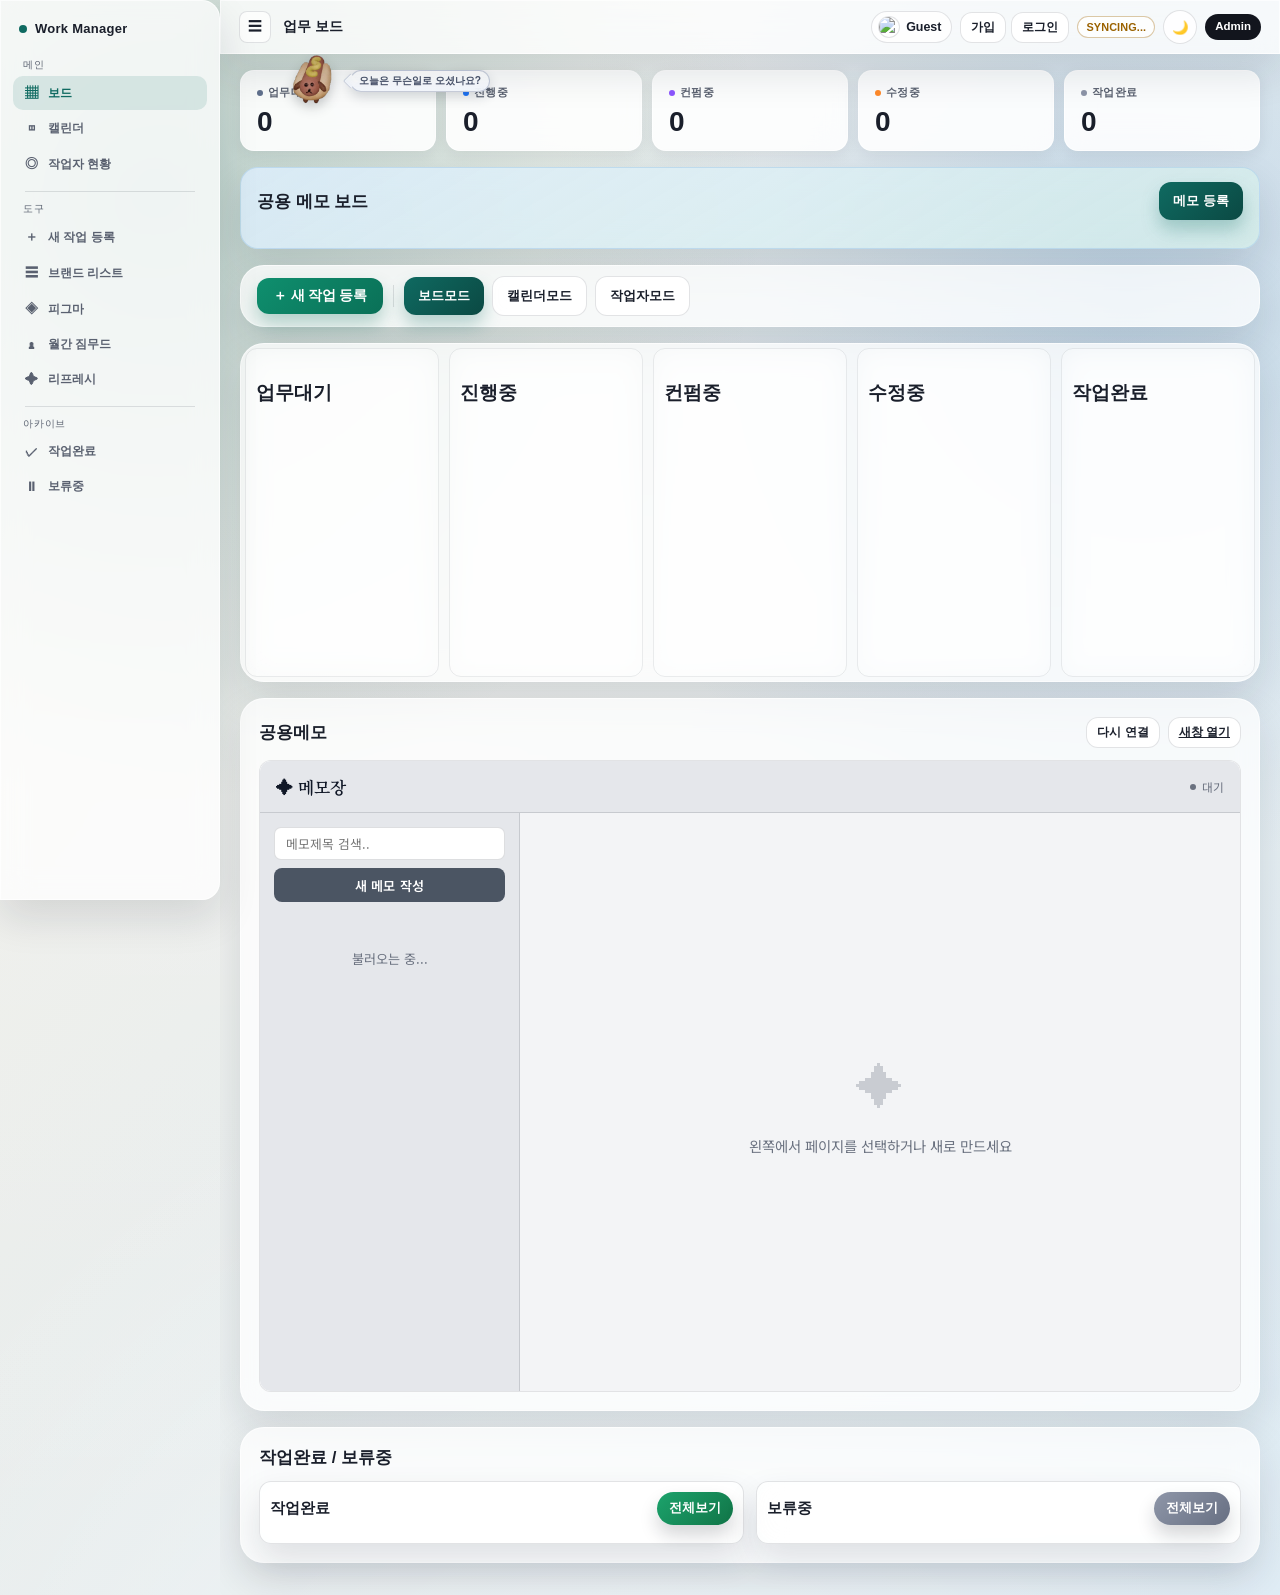
==== commit cdb42273: "Refine shared memo UX, toggle behavior, and worker filtering" ====
--- a/index.html
+++ b/index.html
@@ -69,15 +69,6 @@
           </a>
         </div>
 
-        <div class="sidebar-bot">
-          <div id="loginInfo" class="user-pill"><img class="avatar-xs" src="" alt="avatar"><span>Guest</span></div>
-          <div class="sidebar-auth-row">
-            <button id="profileBtn" class="btn btn-outline small hidden" onclick="openProfileModal()">프로필</button>
-            <button id="signupBtn" class="btn btn-outline small" onclick="openModal('registerModal')">가입</button>
-            <button id="loginBtn" class="btn btn-outline small" onclick="openModal('loginModal')">로그인</button>
-            <button id="userLogoutBtn" class="btn btn-outline small hidden" onclick="logoutUser()">로그아웃</button>
-          </div>
-        </div>
       </div>
     </aside>
 
@@ -92,6 +83,13 @@
           <div id="networkBanner" class="network-banner hidden"></div>
         </div>
         <div class="topbar-right">
+          <div id="loginInfo" class="user-pill topbar-user-pill"><img class="avatar-xs" src="" alt="avatar"><span>Guest</span></div>
+          <div class="topbar-auth-row">
+            <button id="profileBtn" class="btn btn-outline small hidden" onclick="openProfileModal()">프로필</button>
+            <button id="signupBtn" class="btn btn-outline small" onclick="openModal('registerModal')">가입</button>
+            <button id="loginBtn" class="btn btn-outline small" onclick="openModal('loginModal')">로그인</button>
+            <button id="userLogoutBtn" class="btn btn-outline small hidden" onclick="logoutUser()">로그아웃</button>
+          </div>
           <div id="syncStatus" class="status-indicator status-mini status-cache">SYNCING...</div>
           <button id="themeToggleBtn" class="theme-toggle-btn" type="button" onclick="toggleThemeMode()" aria-label="다크모드 전환" title="다크모드">
             <span id="themeToggleIcon" aria-hidden="true">🌙</span>
@@ -152,6 +150,8 @@
           <!-- VIEW SWITCH -->
           <section class="panel glass view-switch-panel">
             <div class="view-switch-row">
+              <button class="btn tool-btn-create view-new-task-btn" onclick="openModal('taskCreateModal')">＋ 새 작업 등록</button>
+              <div class="view-switch-divider"></div>
               <button id="boardViewBtn" class="btn btn-primary" onclick="switchView('board')">보드모드</button>
               <button id="calendarViewBtn" class="btn btn-outline" onclick="switchView('calendar')">캘린더모드</button>
               <button id="workerViewBtn" class="btn btn-outline" onclick="switchView('worker')">작업자모드</button>
@@ -206,10 +206,25 @@
 
           <!-- SHARED MEMO -->
           <section class="panel glass shared-note-panel">
-            <div class="section-head"><h2>기타 공용 메모</h2></div>
-            <div class="note-shell shared-note-shell">
-              <textarea id="archiveStaticMemo" class="note-editor note-editor-pane" onpaste="handleSharedPaste(event)" placeholder="메모 내용을 입력해주세요"></textarea>
-              <div id="sharedView" class="note-view-pane note-live-preview"></div>
+            <div class="section-head">
+              <h2>공용메모</h2>
+              <div class="shared-memo-actions">
+                <button type="button" class="btn btn-outline small" onclick="reloadSharedMemoFrame()">다시 연결</button>
+                <a class="btn btn-outline small" href="memo.html" target="_blank" rel="noopener noreferrer">새창 열기</a>
+              </div>
+            </div>
+            <div class="shared-notion-wrap">
+              <iframe
+                id="sharedNotionMemoFrame"
+                class="shared-notion-frame"
+                src="memo.html"
+                title="공용메모"
+                loading="lazy"
+                onload="handleSharedMemoFrameLoad()"
+              ></iframe>
+            </div>
+            <div id="sharedMemoFrameHint" class="shared-memo-hint hidden">
+              공용메모 연결이 늦어지고 있어요. `다시 연결`을 누르거나 `새창 열기`로 확인해보세요.
             </div>
           </section>
 
@@ -247,7 +262,12 @@
       <h3>새 작업 등록</h3>
       <input type="text" id="taskName" class="task-input" placeholder="업무 제목을 입력하세요" maxlength="150">
       <textarea id="taskDesc" class="task-input task-desc-input" placeholder="상세 내용을 입력하세요" maxlength="500"></textarea>
-      <textarea id="taskBackupLocation" class="task-input task-desc-input" placeholder="백업위치 (선택)" maxlength="2000"></textarea>
+      <div class="modal-inline-optional">
+        <button type="button" class="btn btn-outline small modal-inline-toggle" onclick="toggleInlineOptional('taskBackupOptional')">백업위치 입력</button>
+        <div id="taskBackupOptional" class="modal-inline-expand hidden">
+          <input type="text" id="taskBackupLocation" class="task-input" placeholder="백업위치 (선택)" maxlength="2000">
+        </div>
+      </div>
       <div class="input-row">
         <div class="field">
           <label for="taskUserSelect1">담당자 1</label>
@@ -375,8 +395,13 @@
       <input type="text" id="editTaskName" class="pill-input" placeholder="작업명">
       <label class="modal-label" for="editTaskDesc">상세내용</label>
       <textarea id="editTaskDesc" class="pill-input task-desc-input" placeholder="상세 내용을 입력하세요" maxlength="500"></textarea>
-      <label class="modal-label" for="editTaskBackupLocation">백업위치 (선택)</label>
-      <textarea id="editTaskBackupLocation" class="pill-input task-desc-input" placeholder="백업위치를 입력하세요" maxlength="2000"></textarea>
+      <div class="modal-inline-optional">
+        <button type="button" class="btn btn-outline small modal-inline-toggle" onclick="toggleInlineOptional('editTaskBackupOptional')">백업위치 입력</button>
+        <div id="editTaskBackupOptional" class="modal-inline-expand hidden">
+          <label class="modal-label" for="editTaskBackupLocation">백업위치 (선택)</label>
+          <input id="editTaskBackupLocation" class="pill-input" placeholder="백업위치를 입력하세요" maxlength="2000">
+        </div>
+      </div>
       <div class="modal-half-grid">
         <div class="modal-field">
           <label class="modal-label" for="editTaskUserSelect1">담당자 1</label>
@@ -427,7 +452,12 @@
           </div>
           <button class="btn btn-primary" onclick="addBrand()">추가</button>
         </div>
-        <textarea id="brandBackupInput" class="pill-input task-desc-input brand-backup-input" placeholder="백업위치 (선택)" maxlength="2000"></textarea>
+        <div class="modal-inline-optional">
+          <button type="button" class="btn btn-outline small modal-inline-toggle" onclick="toggleInlineOptional('brandBackupOptional')">백업위치 입력</button>
+          <div id="brandBackupOptional" class="modal-inline-expand hidden">
+            <input id="brandBackupInput" class="pill-input brand-backup-input" placeholder="백업위치 (선택)" maxlength="2000">
+          </div>
+        </div>
       </div>
       <div id="brandManageList" class="admin-list"></div>
     </div>
@@ -488,6 +518,21 @@
           <div id="classicLadderHint" class="ladder-hint">최소 2명부터 시작할 수 있어요.</div>
           <div class="ladder-board">
             <svg id="classicLadderSvg" class="ladder-svg" viewBox="0 0 800 520" aria-label="사다리 게임판"></svg>
+            <div id="classicLadderFogLayer" class="ladder-fog-layer hidden" aria-hidden="true">
+              <div class="ladder-cover-card">
+                <div class="ladder-cover-title">결과 봉인중</div>
+                <div class="ladder-cover-sub">두구두구두구...</div>
+                <div class="ladder-cover-playground">
+                  <span class="ladder-cover-runner">
+                    <img class="ladder-cover-runner-img" src="assets/hotdog-walker.png" alt=""
+                      onerror="this.onerror=null;this.src='data:image/svg+xml;utf8,%3Csvg xmlns=%22http://www.w3.org/2000/svg%22 width=%2296%22 height=%2296%22 viewBox=%220 0 96 96%22%3E%3Ctext x=%2250%25%22 y=%2258%25%22 text-anchor=%22middle%22 font-size=%2264%22%3E%F0%9F%8C%AD%3C/text%3E%3C/svg%3E';">
+                  </span>
+                </div>
+              </div>
+            </div>
+            <div id="classicLadderWinnerOverlay" class="ladder-winner-overlay hidden" aria-live="polite">
+              <div id="classicLadderWinnerLine" class="ladder-winner-line"></div>
+            </div>
             <div id="classicLadderConfettiLayer" class="ladder-confetti-layer" aria-hidden="true"></div>
           </div>
           <button id="classicLadderStartBtn" class="btn btn-primary full" type="button" onclick="startClassicLadderDraw()">사다리 추첨 시작</button>
@@ -503,22 +548,22 @@
           </div>
           <div id="ladderNameTags" class="ladder-name-tags"></div>
           <div id="ladderHint" class="ladder-hint">최소 2명부터 시작할 수 있어요.</div>
-          <div class="ladder-board">
+          <div class="ladder-board maze-board">
             <svg id="ladderSvg" class="ladder-svg" viewBox="0 0 800 520" aria-label="사다리 게임판"></svg>
             <div id="ladderFogLayer" class="ladder-fog-layer hidden" aria-hidden="true">
               <div class="ladder-cover-card">
                 <div class="ladder-cover-title">결과 봉인중</div>
-                <div class="ladder-cover-sub">두두타즈가 열심히 미로 탈출중...</div>
+                <div class="ladder-cover-sub">두구두구두구...</div>
                 <div class="ladder-cover-playground">
-                  <span class="ladder-cover-char walker">🌭</span>
-                  <span class="ladder-cover-char buddy">🐶</span>
+                  <span class="ladder-cover-runner">
+                    <img class="ladder-cover-runner-img" src="assets/hotdog-walker.png" alt=""
+                      onerror="this.onerror=null;this.src='data:image/svg+xml;utf8,%3Csvg xmlns=%22http://www.w3.org/2000/svg%22 width=%2296%22 height=%2296%22 viewBox=%220 0 96 96%22%3E%3Ctext x=%2250%25%22 y=%2258%25%22 text-anchor=%22middle%22 font-size=%2264%22%3E%F0%9F%8C%AD%3C/text%3E%3C/svg%3E';">
+                  </span>
                 </div>
               </div>
             </div>
             <div id="ladderWinnerOverlay" class="ladder-winner-overlay hidden" aria-live="polite">
-              <div class="ladder-winner-title">축하합니다!</div>
-              <div id="ladderWinnerName" class="ladder-winner-name"></div>
-              <div class="ladder-winner-sub">당첨!</div>
+              <div id="ladderWinnerLine" class="ladder-winner-line"></div>
             </div>
             <div id="ladderConfettiLayer" class="ladder-confetti-layer" aria-hidden="true"></div>
           </div>
@@ -566,7 +611,7 @@
       <button class="close-btn" onclick="closeModal('figmaLinkModal')">&times;</button>
       <h3 id="figmaLinkModalTitle">피그마 보기</h3>
       <div class="figma-link-toolbar">
-        <a id="figmaLinkOpenHere" class="btn btn-outline" href="#" target="_self" rel="noopener">현재 탭에서 열기</a>
+        <a id="figmaLinkOpenHere" class="btn figma-open-here-btn" href="#" target="_self" rel="noopener">현재 창에서 보기</a>
       </div>
       <iframe id="figmaLinkFrame" class="figma-link-frame" src="about:blank" title="피그마 링크"></iframe>
     </div>
@@ -575,60 +620,54 @@
   <script src="firebase-config.js"></script>
   <script src="app.js"></script>
   <script>
+    /* ── 사이드바 토글 ── */
     function toggleSidebar() {
-      const shell = document.querySelector('.app-shell');
-      if (shell) shell.classList.toggle('sidebar-collapsed');
+      document.querySelector('.app-shell').classList.toggle('sidebar-collapsed');
     }
 
-    (function setupLayoutHooks() {
-      const originalSwitchView = window.switchView;
-      if (typeof originalSwitchView === 'function') {
-        window.switchView = function (mode) {
-          originalSwitchView(mode);
-          const titles = { board: '업무 보드', calendar: '캘린더', worker: '작업자 현황' };
-          const titleEl = document.getElementById('topbarTitle');
-          if (titleEl) titleEl.textContent = titles[mode] || '업무 보드';
-
-          ['navBoard', 'navCalendar', 'navWorker'].forEach((id) => {
-            const el = document.getElementById(id);
-            if (el) el.classList.remove('active');
-          });
-          const activeMap = { board: 'navBoard', calendar: 'navCalendar', worker: 'navWorker' };
-          const activeEl = document.getElementById(activeMap[mode] || 'navBoard');
-          if (activeEl) activeEl.classList.add('active');
-        };
+    /* ── 뷰 전환 시 topbar 타이틀 + nav 활성 업데이트 ── */
+    const _origSwitchView = typeof window.switchView === 'function'
+      ? window.switchView.bind(window)
+      : null;
+    window.switchView = function(mode) {
+      if (_origSwitchView) _origSwitchView(mode);
+      const titles = { board: '업무 보드', calendar: '캘린더', worker: '작업자 현황' };
+      const el = document.getElementById('topbarTitle');
+      if (el) el.textContent = titles[mode] || '업무 보드';
+      ['Board','Calendar','Worker'].forEach(v => {
+        const n = document.getElementById('nav' + v);
+        if (n) n.classList.remove('active');
+      });
+      const map = { board: 'navBoard', calendar: 'navCalendar', worker: 'navWorker' };
+      const active = document.getElementById(map[mode]);
+      if (active) active.classList.add('active');
+    };
+
+    /* ── 통계 카드 업데이트 (render 후 호출) ── */
+    function updateStatCards() {
+      if (typeof localState === 'undefined') return;
+      const counts = { '업무대기': 0, '진행중': 0, '컨펌중': 0, '수정중': 0, '작업완료': 0 };
+      (localState.tasks || []).forEach(t => {
+        const s = t.status;
+        if (counts[s] !== undefined) counts[s]++;
+      });
+      const map = {
+        '업무대기': 'statNumWait', '진행중': 'statNumProgress',
+        '컨펌중': 'statNumConfirm', '수정중': 'statNumEdit', '작업완료': 'statNumDone'
+      };
+      Object.entries(map).forEach(([status, id]) => {
+        const el = document.getElementById(id);
+        if (el) el.textContent = counts[status];
+      });
+    }
+
+    /* render() 를 감싸서 통계 자동 업데이트 */
+    document.addEventListener('DOMContentLoaded', () => {
+      const _orig = window.render;
+      if (typeof _orig === 'function') {
+        window.render = function() { _orig(); updateStatCards(); };
       }
-
-      function updateStatCards() {
-        if (typeof localState === 'undefined') return;
-        const counts = { '업무대기': 0, '진행중': 0, '컨펌중': 0, '수정중': 0, '작업완료': 0 };
-        (localState.tasks || []).forEach((task) => {
-          if (Object.prototype.hasOwnProperty.call(counts, task.status)) {
-            counts[task.status] += 1;
-          }
-        });
-        const idMap = {
-          '업무대기': 'statNumWait',
-          '진행중': 'statNumProgress',
-          '컨펌중': 'statNumConfirm',
-          '수정중': 'statNumEdit',
-          '작업완료': 'statNumDone'
-        };
-        Object.keys(idMap).forEach((status) => {
-          const el = document.getElementById(idMap[status]);
-          if (el) el.textContent = String(counts[status]);
-        });
-      }
-
-      const originalRender = window.render;
-      if (typeof originalRender === 'function') {
-        window.render = function () {
-          originalRender();
-          updateStatCards();
-        };
-      }
-      updateStatCards();
-    }());
+    });
   </script>
 </body>
 </html>
--- a/style.css
+++ b/style.css
@@ -4,23 +4,36 @@
    DESIGN TOKENS
 ════════════════════════════════════════ */
 :root {
-  --bg-1: #f5f7fb;
-  --bg-2: #e8eff7;
+  --bg-1: #f4efe5;
+  --bg-2: #dbeaf4;
   --ink: #1a1f2b;
   --muted: #5a6170;
-  --card: rgba(255,255,255,0.84);
+  --card: rgba(255,255,255,0.75);
   --line: rgba(22,27,40,0.12);
-  --brand: #136f66;
-  --brand-dark: #0f5a53;
+  --brand: #0f6a61;
+  --brand-dark: #0b4943;
   --danger: #cf2e2e;
-  --shadow: 0 10px 24px rgba(20,26,40,0.1);
-  --glass-tint: rgba(255,255,255,0.72);
-  --glass-stroke: rgba(255,255,255,0.74);
-  --glass-soft-shadow: 0 8px 20px rgba(17,28,46,0.1);
+  --shadow: 0 18px 40px rgba(20,26,40,0.12);
+  --glass-tint: rgba(255,255,255,0.58);
+  --glass-stroke: rgba(255,255,255,0.62);
+  --glass-soft-shadow: 0 16px 34px rgba(17,28,46,0.12);
 
   /* sidebar */
   --sidebar-w: 220px;
   --topbar-h: 54px;
+
+  --color-background-primary: #ffffff;
+  --color-background-secondary: #f5f6f8;
+  --color-background-tertiary: #eceff3;
+  --color-text-primary: #1a1f2b;
+  --color-text-secondary: #5a6170;
+  --color-text-tertiary: #8b95a8;
+  --color-border-primary: rgba(22,27,40,0.22);
+  --color-border-secondary: rgba(22,27,40,0.16);
+  --color-border-tertiary: rgba(22,27,40,0.12);
+  --color-state-info: #2d6cdf;
+  --color-state-success: #2a8a57;
+  --color-state-danger: #c44747;
 }
 
 * { box-sizing: border-box; }
@@ -29,9 +42,6 @@
   margin: 0;
   min-height: 100vh;
   font-family: 'Pretendard', sans-serif;
-  line-height: 1.45;
-  -webkit-font-smoothing: antialiased;
-  text-rendering: optimizeLegibility;
   color: var(--ink);
   background:
     radial-gradient(circle at 12% 12%, rgba(15,106,97,0.24), transparent 34%),
@@ -60,7 +70,7 @@
   z-index: 50;
   display: flex;
   flex-direction: column;
-  border-radius: 0 14px 14px 0;
+  border-radius: 0 18px 18px 0;
   border-left: none;
   transition: transform 0.24s ease;
   overflow: hidden;
@@ -78,7 +88,7 @@
 
 .sidebar-top {
   flex: 1;
-  padding: 16px 10px 10px;
+  padding: 20px 12px 12px;
 }
 
 .brand-row {
@@ -122,7 +132,7 @@
   gap: 9px;
   width: 100%;
   padding: 8px 10px;
-  border-radius: 8px;
+  border-radius: 10px;
   cursor: pointer;
   color: var(--muted);
   font-size: 12px;
@@ -132,14 +142,13 @@
   border: none;
   text-decoration: none;
   text-align: left;
-  transition: background 0.12s, color 0.12s, transform 0.12s;
+  transition: background 0.12s, color 0.12s;
   margin-bottom: 2px;
 }
 
 .nav-item:hover {
-  background: rgba(255,255,255,0.62);
+  background: rgba(255,255,255,0.55);
   color: var(--ink);
-  transform: translateX(1px);
 }
 
 .nav-item.active {
@@ -176,6 +185,13 @@
 
 .sidebar-auth-row {
   display: flex;
+  gap: 5px;
+  flex-wrap: wrap;
+}
+
+.topbar-auth-row {
+  display: inline-flex;
+  align-items: center;
   gap: 5px;
   flex-wrap: wrap;
 }
@@ -206,12 +222,12 @@
   z-index: 40;
   height: var(--topbar-h);
   border-radius: 0;
-  padding: 0 14px;
+  padding: 0 18px;
   display: flex;
   align-items: center;
   justify-content: space-between;
   gap: 12px;
-  border-bottom: 1px solid rgba(22,27,40,0.07);
+  border-bottom: 1px solid rgba(255,255,255,0.5);
 }
 
 .topbar-left {
@@ -233,6 +249,8 @@
   align-items: center;
   gap: 8px;
   flex-shrink: 0;
+  flex-wrap: wrap;
+  justify-content: flex-end;
 }
 
 .sidebar-toggle-btn {
@@ -256,10 +274,10 @@
 /* ── CONTENT SCROLL ── */
 .content-scroll {
   flex: 1;
-  padding: 14px 18px 26px;
+  padding: 16px 20px 32px;
   display: flex;
   flex-direction: column;
-  gap: 14px;
+  gap: 16px;
   overflow-y: auto;
 }
 
@@ -267,43 +285,47 @@
 .stat-strip {
   display: grid;
   grid-template-columns: repeat(5, minmax(0,1fr));
-  gap: 8px;
+  gap: 10px;
+  margin-top: 0;
 }
 
 .stat-card {
-  background: rgba(255,255,255,0.72);
-  border: 1px solid rgba(255,255,255,0.65);
-  border-radius: 10px;
-  padding: 11px 12px;
+  background: rgba(255,255,255,0.88);
+  border: 1px solid rgba(255,255,255,0.7);
+  border-radius: 14px;
+  padding: 14px 16px;
   cursor: pointer;
-  backdrop-filter: blur(8px);
-  transition: transform 0.12s, box-shadow 0.12s;
+  backdrop-filter: blur(14px);
+  box-shadow: 0 4px 16px rgba(20,26,40,0.08);
+  transition: transform 0.14s, box-shadow 0.14s;
 }
 
 .stat-card:hover {
-  transform: translateY(-1px);
-  box-shadow: 0 6px 14px rgba(20,26,40,0.1);
+  transform: translateY(-3px);
+  box-shadow: 0 10px 24px rgba(20,26,40,0.14);
 }
 
 .stat-label {
-  font-size: 10px;
+  font-size: 11px;
   color: var(--muted);
   font-weight: 700;
   display: flex;
   align-items: center;
-  gap: 4px;
-  margin-bottom: 6px;
+  gap: 5px;
+  margin-bottom: 8px;
+  text-transform: uppercase;
+  letter-spacing: 0.03em;
 }
 
 .stat-dot {
-  width: 5px;
-  height: 5px;
+  width: 6px;
+  height: 6px;
   border-radius: 50%;
   flex-shrink: 0;
 }
 
 .stat-num {
-  font-size: 22px;
+  font-size: 28px;
   font-weight: 800;
   color: var(--ink);
   line-height: 1;
@@ -316,7 +338,7 @@
   background: var(--card);
   border: 1px solid rgba(255,255,255,0.65);
   box-shadow: var(--shadow);
-  backdrop-filter: blur(10px);
+  backdrop-filter: blur(14px);
 }
 
 .card,
@@ -369,6 +391,18 @@
   --glass-tint: rgba(28,40,62,0.7);
   --glass-stroke: rgba(171,194,230,0.24);
   --glass-soft-shadow: 0 18px 38px rgba(6,10,19,0.48);
+  --color-background-primary: #1a2232;
+  --color-background-secondary: #222d41;
+  --color-background-tertiary: #2c3850;
+  --color-text-primary: #eef3ff;
+  --color-text-secondary: #c0cbe2;
+  --color-text-tertiary: #96a4c2;
+  --color-border-primary: rgba(168,182,210,0.44);
+  --color-border-secondary: rgba(168,182,210,0.32);
+  --color-border-tertiary: rgba(168,182,210,0.22);
+  --color-state-info: #7eb0ff;
+  --color-state-success: #74d7a1;
+  --color-state-danger: #ff8f8f;
   background:
     radial-gradient(circle at 8% 14%, rgba(58,197,166,0.2), transparent 36%),
     radial-gradient(circle at 84% 18%, rgba(88,145,255,0.24), transparent 38%),
@@ -460,15 +494,11 @@
 }
 
 body.dark-mode .col {
-  background: rgba(28,40,60,0.72);
+  background: transparent;
   border-color: rgba(164,183,214,0.24);
 }
-body.dark-mode .col h3 { color: #eaf1ff; }
-body.dark-mode .col-wait { border-top-color: #7f93b5; background: linear-gradient(150deg,rgba(42,55,83,0.82),rgba(35,48,76,0.7)); }
-body.dark-mode .col-progress { border-top-color: #4fa6ff; background: linear-gradient(150deg,rgba(35,61,95,0.82),rgba(30,52,84,0.7)); }
-body.dark-mode .col-confirm { border-top-color: #ae89ff; background: linear-gradient(150deg,rgba(53,45,90,0.84),rgba(45,39,78,0.72)); }
-body.dark-mode .col-edit { border-top-color: #ffb566; background: linear-gradient(150deg,rgba(78,54,39,0.86),rgba(66,44,33,0.74)); }
-body.dark-mode .col-done { border-top-color: #a7b4cd; background: rgba(44,53,72,0.75); }
+body.dark-mode .col-title-text { color: #eaf1ff; }
+body.dark-mode .col-count-pill { background: rgba(43,57,83,0.92); color: #b7c6e1; border-color: rgba(151,178,216,0.36); }
 
 body.dark-mode .calendar-cell.sun { background: rgba(74,35,41,0.45); }
 body.dark-mode .calendar-cell.sat { background: rgba(35,49,78,0.45); }
@@ -496,12 +526,12 @@
 body.dark-mode .user-pill { background: rgba(30,44,67,0.8); }
 body.dark-mode .header-right .btn-outline { background: rgba(30,45,67,0.86); border-color: rgba(156,184,224,0.32); }
 
-body.dark-mode .status-wait { background: rgba(126,151,200,0.28); color: #e2ecff; border: 1px solid rgba(162,187,235,0.5); }
-body.dark-mode .status-progress { background: rgba(72,153,255,0.3); color: #e4f3ff; border: 1px solid rgba(132,194,255,0.56); }
-body.dark-mode .status-confirm { background: rgba(167,120,255,0.3); color: #f0e6ff; border: 1px solid rgba(203,169,255,0.54); }
-body.dark-mode .status-edit { background: rgba(255,171,92,0.32); color: #fff0dd; border: 1px solid rgba(255,203,145,0.55); }
-body.dark-mode .status-done { background: rgba(157,173,205,0.3); color: #edf3ff; border: 1px solid rgba(192,206,233,0.52); }
-body.dark-mode .status-default { background: rgba(111,126,156,0.28); color: #e7efff; border: 1px solid rgba(165,183,218,0.46); }
+body.dark-mode .status-wait { background: rgba(126,151,200,0.18); color: #b7c7e5; border-color: rgba(162,187,235,0.35); }
+body.dark-mode .status-progress { background: rgba(72,153,255,0.16); color: #9dc7ff; border-color: rgba(132,194,255,0.34); }
+body.dark-mode .status-confirm { background: rgba(167,120,255,0.16); color: #cdb8ff; border-color: rgba(203,169,255,0.34); }
+body.dark-mode .status-edit { background: rgba(255,171,92,0.18); color: #e4ba87; border-color: rgba(255,203,145,0.34); }
+body.dark-mode .status-done { background: rgba(157,173,205,0.17); color: #bdcde8; border-color: rgba(192,206,233,0.34); }
+body.dark-mode .status-default { background: rgba(111,126,156,0.16); color: #b6c4dc; border-color: rgba(165,183,218,0.32); }
 
 body.dark-mode .close-btn { color: #f2f7ff; }
 body.dark-mode .calendar-current-top,
@@ -512,13 +542,20 @@
 body.dark-mode .card-brand { color: #bfd1f2; }
 body.dark-mode .card-desc { color: #e4edff; }
 body.dark-mode .card-meta { color: #b8c9ea; }
+body.dark-mode .card-brand-link { color: #8eb8ff; border-bottom-color: rgba(142,184,255,0.28); }
+body.dark-mode .card-date-chip { background: rgba(43,58,84,0.9); border-color: rgba(151,178,216,0.34); color: #afc2e4; }
+body.dark-mode .card-unassigned { color: #8291ad; }
+body.dark-mode .card-edit-btn { color: #b6c8e7; border-color: rgba(151,178,216,0.44); }
+body.dark-mode .card-edit-btn:hover { background: rgba(151,178,216,0.14); border-color: rgba(151,178,216,0.58); }
 body.dark-mode .backup-detail summary { color: #c9dcff; }
 body.dark-mode .backup-text { color: #e7efff; }
 
-body.dark-mode .gym-check-item { background: rgba(22,36,58,0.82); border-color: rgba(146,176,224,0.34); color: #dfeaff; }
-body.dark-mode .gym-check-item input[type='checkbox'] { accent-color: #5fb7ff; }
-
-body.dark-mode .task-status,
+body.dark-mode #gymMoodModal .close-btn { background: transparent; color: var(--color-text-primary); border-color: var(--color-border-primary); }
+body.dark-mode #gymMoodModal .gym-mood-row { background: var(--color-background-primary); color: var(--color-text-primary); border-color: var(--color-border-tertiary); }
+body.dark-mode #gymMoodModal .gym-mood-row:nth-child(even) { background: var(--color-background-secondary); }
+body.dark-mode .gym-check-item { background: var(--color-background-secondary); color: var(--color-text-primary); border-color: var(--color-border-secondary); }
+body.dark-mode .gym-check-item input[type='checkbox'] { accent-color: var(--color-text-primary); }
+
 body.dark-mode .worker-task-status,
 body.dark-mode .calendar-task-status { color: #ecf3ff; border-color: rgba(181,204,239,0.5); }
 
@@ -541,6 +578,14 @@
 body.dark-mode .ladder-rung { stroke: rgba(128,185,255,0.78); }
 body.dark-mode .maze-guide-rail { stroke: rgba(137,165,204,0.42); }
 body.dark-mode .maze-wall { stroke: rgba(168,197,240,0.86); }
+body.dark-mode .maze-board { background:
+  radial-gradient(circle at 15% 14%, rgba(58,106,82,0.35), transparent 42%),
+  radial-gradient(circle at 86% 8%, rgba(73,125,92,0.28), transparent 40%),
+  linear-gradient(170deg, rgba(23,52,40,0.95), rgba(19,43,34,0.92) 68%);
+}
+body.dark-mode .maze-canopy.tone-1 { fill: rgba(86,154,113,0.22); }
+body.dark-mode .maze-canopy.tone-2 { fill: rgba(102,176,127,0.2); }
+body.dark-mode .maze-canopy.tone-3 { fill: rgba(123,198,146,0.19); }
 body.dark-mode .ladder-node circle { fill: rgba(33,52,82,0.95); stroke: rgba(151,180,218,0.52); }
 body.dark-mode .ladder-node text { fill: #deebff; }
 body.dark-mode .ladder-bottom rect { fill: rgba(33,52,82,0.84); stroke: rgba(148,177,214,0.45); }
@@ -557,9 +602,10 @@
 body.dark-mode .ladder-winner-title { color: #ffd28d; }
 body.dark-mode .ladder-winner-name { color: #ffb34f; }
 body.dark-mode .ladder-winner-sub { color: #ffe2b9; }
-
-body.dark-mode .gym-row-edit-btn { border-color: rgba(125,173,255,0.42); color: #a8ccff; background: rgba(28,49,83,0.82); }
-body.dark-mode .gym-row-delete-btn { border-color: rgba(243,140,140,0.42); color: #ffc1c1; background: rgba(78,35,35,0.8); }
+body.dark-mode .ladder-winner-line { color: #ffcf86; }
+
+body.dark-mode .gym-row-edit-btn { border-color: var(--color-border-primary); color: var(--color-text-primary); background: transparent; }
+body.dark-mode .gym-row-delete-btn { border-color: var(--color-border-secondary); color: var(--color-text-secondary); background: transparent; }
 
 body.dark-mode .brand-color-popover { background: rgba(24,36,57,0.95); border-color: rgba(151,178,216,0.34); }
 body.dark-mode .brand-color-chip.active { border-color: rgba(95,183,255,0.95); box-shadow: 0 0 0 2px rgba(95,183,255,0.25), inset 0 1px 0 rgba(255,255,255,0.18); }
@@ -588,8 +634,8 @@
 ════════════════════════════════════════ */
 .btn {
   border: none;
-  border-radius: 10px;
-  padding: 9px 13px;
+  border-radius: 12px;
+  padding: 10px 14px;
   font-weight: 700;
   cursor: pointer;
   font-family: inherit;
@@ -624,6 +670,14 @@
 .status-indicator.status-cache { color: #9a6200; border-color: rgba(154,98,0,0.35); }
 .status-indicator.status-offline { color: #9f1d1d; border-color: rgba(159,29,29,0.35); }
 .user-pill { display: inline-flex; align-items: center; gap: 6px; }
+.topbar-user-pill {
+  min-height: 32px;
+  padding: 4px 10px 4px 6px;
+}
+.topbar-user-pill .avatar-xs {
+  width: 22px;
+  height: 22px;
+}
 
 /* ════════════════════════════════════════
    THEME TOGGLE
@@ -651,26 +705,26 @@
 .memo-workspace,
 .panel,
 .board {
-  border-radius: 16px;
-  padding: 14px;
+  border-radius: 24px;
+  padding: 18px;
 }
 
 .command-center.glass {
-  background: linear-gradient(145deg,rgba(225,239,248,0.82),rgba(232,242,236,0.72));
+  background: linear-gradient(145deg,rgba(211,237,248,0.78),rgba(223,240,230,0.68));
   border: 1px solid rgba(149,192,210,0.45);
 }
 
 .memo-workspace.glass {
-  background: linear-gradient(150deg,rgba(230,241,255,0.82),rgba(225,243,236,0.7));
+  background: linear-gradient(150deg,rgba(222,239,255,0.78),rgba(214,240,232,0.66));
   border: 1px solid rgba(171,207,234,0.62);
 }
 
 .memo-workspace {
   border-radius: 18px;
-  padding: 12px 14px;
+  padding: 14px 16px 16px;
   position: relative;
   overflow: visible;
-  margin-top: -4px;
+  margin-top: 0;
 }
 
 .section-head { display: flex; justify-content: space-between; align-items: center; gap: 12px; margin-bottom: 12px; }
@@ -693,7 +747,7 @@
 .memo-walker-track {
   position: absolute;
   left: 50%; transform: translateX(-50%);
-  top: -88px;
+  top: -112px;
   width: min(1180px,calc(100% - 90px));
   height: 54px;
   pointer-events: none;
@@ -760,6 +814,7 @@
 .memo-tools { display: flex; flex-direction: row; align-items: center; gap: 6px; flex-shrink: 0; white-space: nowrap; }
 .memo-body, .note-editor { width: 100%; min-height: 90px; border: 1px solid var(--line); border-radius: 10px; padding: 10px; resize: vertical; font-family: inherit; overflow-wrap: anywhere; word-break: break-word; }
 .memo-card.collapsed .note-shell { display: none; }
+.memo-foot-meta { font-size: 0.7rem; color: #8b95a8; font-weight: 600; line-height: 1.2; }
 .note-live-preview { border-top: 1px solid var(--line); background: #fbfdff; }
 .note-shell { border: 1px solid var(--line); border-radius: 10px; background: #fff; min-height: 140px; }
 .note-editor-pane { border: none; min-height: 140px; margin: 0; }
@@ -769,13 +824,27 @@
 .note-link { color: #245b9a; text-decoration: none; font-weight: 700; overflow-wrap: anywhere; word-break: break-all; }
 .note-link:hover { text-decoration: underline; }
 .note-image { max-width: 180px; max-height: 140px; width: auto; height: auto; border-radius: 8px; border: 1px solid var(--line); background: #fff; display: block; }
+.shared-notion-wrap { border: 1px solid var(--line); border-radius: 12px; background: rgba(255,255,255,0.92); overflow: hidden; min-height: 620px; }
+.shared-notion-frame { display: block; width: 100%; height: 70vh; min-height: 620px; border: 0; background: #fff; }
+body.dark-mode .shared-notion-wrap { border-color: rgba(153,175,221,0.36); background: rgba(23,34,56,0.62); }
+.shared-memo-actions { display: flex; align-items: center; gap: 8px; flex-wrap: wrap; }
+.shared-memo-hint { margin-top: 8px; color: var(--muted); font-size: 0.82rem; }
+.note-toggle { margin: 6px 0; border: 1px solid var(--line); border-radius: 10px; background: rgba(249,251,255,0.86); overflow: hidden; }
+.note-toggle > summary { cursor: pointer; font-weight: 700; padding: 8px 10px; list-style: none; user-select: none; }
+.note-toggle > summary::-webkit-details-marker { display: none; }
+.note-toggle > summary::before { content: '▸'; display: inline-block; margin-right: 6px; transition: transform .15s ease; }
+.note-toggle[open] > summary::before { transform: rotate(90deg); }
+.note-toggle-body { padding: 0 10px 10px; display: grid; gap: 2px; }
+body.dark-mode .note-toggle { border-color: rgba(153,175,221,0.36); background: rgba(24,37,60,0.82); }
 
 /* ════════════════════════════════════════
    WORKSPACE / VIEWS
 ════════════════════════════════════════ */
 .workspace { display: grid; gap: 16px; }
-.view-switch-panel { padding: 12px 18px; }
+.view-switch-panel { padding: 10px 16px; }
 .view-switch-row { display: flex; gap: 8px; align-items: center; flex-wrap: wrap; }
+.view-new-task-btn { font-size: 0.85rem; padding: 9px 16px; font-weight: 800; letter-spacing: -0.01em; }
+.view-switch-divider { width: 1px; height: 22px; background: var(--line); margin: 0 2px; flex-shrink: 0; }
 .calendar-month { width: 140px; margin: 0 0 0 auto; }
 .calendar-head-right { display: flex; align-items: center; gap: 8px; }
 .calendar-current-label { color: var(--muted); font-size: 1.15rem; font-weight: 800; letter-spacing: -0.01em; }
@@ -783,15 +852,42 @@
 .calendar-current-nav { display: flex; align-items: center; justify-content: center; gap: 10px; margin-bottom: 8px; }
 .calendar-nav-btn { border: 1px solid var(--line); background: #fff; color: var(--ink); border-radius: 999px; width: 28px; height: 28px; padding: 0; line-height: 1; cursor: pointer; font-weight: 800; }
 
-.board { display: grid; grid-template-columns: repeat(5,minmax(0,1fr)); gap: 9px; }
-.col { background: linear-gradient(150deg,rgba(255,255,255,0.72),rgba(242,248,255,0.56)); border: 1px solid var(--line); border-radius: 16px; padding: 9px; min-height: 300px; }
-.col h3 { margin: 0 0 7px; font-size: 0.9rem; }
-.col-wait { border-top: 4px solid #60708d; background: linear-gradient(150deg,rgba(236,241,252,0.76),rgba(228,236,250,0.58)); }
-.col-progress { border-top: 4px solid #1f78ff; background: linear-gradient(150deg,rgba(233,244,255,0.78),rgba(221,236,255,0.58)); }
-.col-confirm { border-top: 4px solid #8c56ff; background: linear-gradient(150deg,rgba(243,236,255,0.8),rgba(232,224,250,0.6)); }
-.col-edit { border-top: 4px solid #ff8a2a; background: linear-gradient(150deg,rgba(255,242,228,0.82),rgba(247,231,212,0.6)); }
-.col-done { border-top: 4px solid #8d95a8; background: rgba(239,241,245,0.88); }
-.drop-zone { min-height: 220px; }
+.board { display: grid; grid-template-columns: repeat(5,minmax(0,1fr)); gap: 10px; padding: 4px; }
+.col {
+  background: transparent;
+  border: 1px solid rgba(22,27,40,0.08);
+  border-radius: 12px;
+  padding: 12px 10px;
+  min-height: 320px;
+  box-shadow: none;
+}
+.col-wait { --col-accent: #60708d; }
+.col-progress { --col-accent: #1f78ff; }
+.col-confirm { --col-accent: #8c56ff; }
+.col-edit { --col-accent: #ff8a2a; }
+.col-done { --col-accent: #8d95a8; }
+.col-title { margin: 0 0 10px; }
+.col-title-row { display: flex; align-items: center; justify-content: space-between; gap: 8px; margin-bottom: 7px; }
+.col-status-mark { display: inline-flex; align-items: center; gap: 7px; min-width: 0; }
+.col-dot { width: 8px; height: 8px; border-radius: 50%; background: var(--col-accent,#60708d); flex-shrink: 0; }
+.col-title-text { font-size: 0.88rem; font-weight: 800; color: var(--ink); letter-spacing: -0.01em; }
+.col-count-pill {
+  display: inline-flex;
+  align-items: center;
+  justify-content: center;
+  min-width: 22px;
+  height: 20px;
+  padding: 0 7px;
+  border-radius: 999px;
+  background: #eef1f6;
+  color: #6b768a;
+  border: 0.5px solid rgba(90,103,126,0.22);
+  font-size: 0.68rem;
+  font-weight: 700;
+  line-height: 1;
+}
+.col-accent-line { display: block; width: 100%; height: 2px; border-radius: 999px; background: var(--col-accent,#60708d); opacity: 0.92; }
+.drop-zone { min-height: 240px; }
 
 .calendar-panel { padding: 16px 18px; }
 .calendar-grid { display: grid; grid-template-columns: repeat(7,minmax(0,1fr)); gap: 8px; }
@@ -832,11 +928,43 @@
 /* ════════════════════════════════════════
    TASK CARDS
 ════════════════════════════════════════ */
-.card { background: #fff; border: 1px solid var(--line); border-radius: 12px; padding: 8px; margin-bottom: 7px; cursor: move; box-shadow: 0 6px 16px rgba(0,0,0,0.06); position: relative; overflow: hidden; }
+.card {
+  background: #fff;
+  border: 0.5px solid rgba(127,142,165,0.32);
+  border-radius: 12px;
+  padding: 12px 14px;
+  margin-bottom: 8px;
+  cursor: move;
+  box-shadow: none;
+  position: relative;
+  overflow: hidden;
+  transition: border-color 0.14s ease, transform 0.14s ease, box-shadow 0.14s ease;
+}
+.card:hover {
+  border-color: rgba(86,101,126,0.42);
+  box-shadow: 0 4px 12px rgba(20,26,40,0.08);
+  transform: translateY(-1px);
+}
 .card-title { font-weight: 800; margin-bottom: 6px; font-size: 0.92rem; }
-.card-brand { margin-bottom: 6px; color: #475978; font-size: 0.76rem; font-weight: 500; }
-.card-desc { margin-bottom: 6px; color: #243145; font-size: 0.8rem; font-weight: 800; line-height: 1.35; white-space: pre-wrap; }
-.task-status { display: block; width: max-content; border-radius: 999px; padding: 3px 8px; font-size: 0.72rem; font-weight: 700; }
+.card-brand { margin-bottom: 6px; font-size: 0.78rem; font-weight: 600; }
+.card-brand-link {
+  color: #2a66c7;
+  text-decoration: none;
+  font-weight: 700;
+  line-height: 1.2;
+  border-bottom: 1px solid rgba(42,102,199,0.22);
+}
+.card-desc { margin-bottom: 6px; color: #243145; font-size: 0.8rem; font-weight: 700; line-height: 1.35; white-space: pre-wrap; }
+.task-status {
+  display: block;
+  width: max-content;
+  border-radius: 4px;
+  padding: 2px 8px;
+  font-size: 11px;
+  font-weight: 700;
+  line-height: 1.2;
+  border: 0.5px solid transparent;
+}
 .task-top-row { display: flex; align-items: center; justify-content: space-between; gap: 8px; margin-bottom: 6px; }
 .task-order-controls { display: inline-flex; gap: 4px; }
 .task-order-btn { width: 22px; height: 22px; border: 1px solid var(--line); border-radius: 6px; background: rgba(255,255,255,0.86); color: #35405a; font-size: 0.76rem; font-weight: 900; line-height: 1; cursor: pointer; padding: 0; }
@@ -844,18 +972,44 @@
 body.dark-mode .task-order-btn { background: rgba(30,43,66,0.86); color: #d8e6ff; border-color: rgba(151,178,216,0.34); }
 body.dark-mode .task-order-btn:hover { background: rgba(43,66,100,0.86); }
 
-.status-wait { background: rgba(96,112,141,0.18); color: #3e4f6a; }
-.status-progress { background: rgba(31,120,255,0.15); color: #1459c4; }
-.status-confirm { background: rgba(140,86,255,0.15); color: #6132cc; }
-.status-edit { background: rgba(255,138,42,0.17); color: #b35a09; }
-.status-done { background: rgba(123,130,145,0.2); color: #4b5160; }
-.status-hold { background: rgba(209,63,63,0.16); color: #a31c1c; }
-.status-default { background: rgba(80,86,100,0.14); color: #434957; }
+.status-wait { background: rgba(96,112,141,0.12); color: #59667f; border-color: rgba(96,112,141,0.28); }
+.status-progress { background: rgba(31,120,255,0.1); color: #3f73ba; border-color: rgba(31,120,255,0.24); }
+.status-confirm { background: rgba(140,86,255,0.1); color: #7562ac; border-color: rgba(140,86,255,0.24); }
+.status-edit { background: rgba(255,138,42,0.12); color: #9d6c44; border-color: rgba(255,138,42,0.26); }
+.status-done { background: rgba(123,130,145,0.12); color: #677083; border-color: rgba(123,130,145,0.24); }
+.status-hold { background: rgba(209,63,63,0.1); color: #9f6565; border-color: rgba(209,63,63,0.24); }
+.status-default { background: rgba(80,86,100,0.1); color: #616978; border-color: rgba(80,86,100,0.22); }
 
 .card.done-card { background: #f2f3f6; border-color: rgba(120,128,145,0.35); opacity: 0.58; filter: saturate(0.8); }
-.card-meta { display: flex; justify-content: space-between; gap: 6px; color: #4a5b7a; font-size: 0.76rem; }
-.card-actions { margin-top: 6px; display: flex; align-items: center; justify-content: space-between; gap: 8px; }
-.card-actions .btn { margin-left: auto; }
+.card-meta { display: flex; justify-content: space-between; align-items: center; gap: 8px; color: #4a5b7a; font-size: 0.76rem; }
+.card-date-chip {
+  display: inline-flex;
+  align-items: center;
+  height: 20px;
+  padding: 0 8px;
+  border-radius: 999px;
+  background: #f3f5f9;
+  border: 0.5px solid rgba(96,112,141,0.24);
+  color: #727f95;
+  font-size: 11px;
+  font-weight: 700;
+  white-space: nowrap;
+}
+.card-unassigned { color: #aeb7c7; font-size: 11px; font-weight: 600; }
+.card-actions { margin-top: 8px; display: flex; align-items: center; justify-content: flex-end; gap: 8px; }
+.card-edit-btn {
+  border: 0.5px solid rgba(92,108,132,0.42);
+  background: transparent;
+  color: #5f6d84;
+  border-radius: 6px;
+  padding: 3px 10px;
+  font-size: 11px;
+  font-weight: 700;
+  line-height: 1.2;
+  cursor: pointer;
+  font-family: inherit;
+}
+.card-edit-btn:hover { background: rgba(95,109,132,0.08); border-color: rgba(92,108,132,0.56); }
 
 .backup-detail { margin-top: 6px; border: 1px dashed var(--line); border-radius: 8px; padding: 4px 6px; background: #fafcff; }
 .backup-detail summary { cursor: pointer; color: #2f456e; font-size: 0.74rem; font-weight: 800; }
@@ -889,15 +1043,203 @@
    MODAL
 ════════════════════════════════════════ */
 .modal { position: fixed; inset: 0; background: rgba(16,20,33,0.35); display: none; align-items: center; justify-content: center; padding: 20px; z-index: 100; }
-.modal-content { width: min(540px,100%); max-height: 86vh; overflow: auto; background: #fff; border-radius: 18px; padding: 18px; position: relative; }
+.modal-content { width: min(540px,100%); max-height: 86vh; overflow: auto; border-radius: 16px; position: relative; }
 .modal-content.wide { width: min(1100px,100%); }
 #refreshModal .modal-content { width: min(920px,100%); max-height: 92vh; }
-.close-btn { position: absolute; right: 12px; top: 6px; border: none; background: transparent; font-size: 1.8rem; cursor: pointer; }
+.close-btn { border: none; background: transparent; font-size: 1.1rem; cursor: pointer; }
 .pill-input { width: 100%; border: 1px solid var(--line); border-radius: 10px; padding: 10px; margin-bottom: 10px; font-family: inherit; }
 .worker-list-stack, .admin-list { display: grid; gap: 8px; }
 .profile-editor { display: grid; gap: 8px; }
 .profile-avatar-row { display: flex; align-items: center; gap: 10px; }
 .profile-avatar-row .pill-input { margin-bottom: 0; }
+
+.modal:not(#gymMoodModal) .modal-content {
+  background: var(--color-background-primary);
+  border: 0.5px solid var(--color-border-tertiary);
+  box-shadow: none;
+  backdrop-filter: none;
+  padding: 0;
+}
+.modal:not(#gymMoodModal) .modal-header {
+  display: flex;
+  justify-content: space-between;
+  align-items: flex-start;
+  gap: 12px;
+  padding: 12px 14px;
+  border-bottom: 0.5px solid var(--color-border-tertiary);
+}
+.modal:not(#gymMoodModal) .modal-header-left { min-width: 0; display: grid; gap: 2px; }
+.modal:not(#gymMoodModal) .modal-title {
+  margin: 0;
+  font-size: 16px;
+  font-weight: 500;
+  color: var(--color-text-primary);
+}
+.modal:not(#gymMoodModal) .modal-subtitle {
+  margin: 0;
+  font-size: 12px;
+  font-weight: 400;
+  color: var(--color-text-secondary);
+}
+.modal:not(#gymMoodModal) .modal-header-right {
+  display: flex;
+  align-items: center;
+  gap: 6px;
+  flex-wrap: wrap;
+}
+.modal:not(#gymMoodModal) .modal-body {
+  padding: 12px 14px;
+  border-bottom: 0.5px solid var(--color-border-tertiary);
+}
+.modal:not(#gymMoodModal) .modal-footer {
+  padding: 10px 14px;
+  display: flex;
+  justify-content: flex-end;
+  align-items: center;
+  gap: 8px;
+}
+.modal:not(#gymMoodModal) .modal-footer.hidden { display: none; }
+.modal:not(#gymMoodModal) .modal-close-round {
+  width: 28px;
+  height: 28px;
+  border-radius: 999px;
+  border: 0.5px solid var(--color-border-secondary);
+  background: transparent;
+  color: var(--color-text-primary);
+  font-size: 14px;
+  line-height: 1;
+  display: inline-grid;
+  place-items: center;
+  padding: 0;
+}
+.modal:not(#gymMoodModal) .modal-close-round:hover { background: var(--color-background-secondary); }
+.modal:not(#gymMoodModal) .modal-header-right .btn.btn-outline,
+.modal:not(#gymMoodModal) .modal-header-right a.btn.btn-outline {
+  height: 28px;
+  padding: 0 10px;
+  font-size: 12px;
+}
+.modal:not(#gymMoodModal) .pill-input,
+.modal:not(#gymMoodModal) .task-input,
+.modal:not(#gymMoodModal) select,
+.modal:not(#gymMoodModal) input[type='date'],
+.modal:not(#gymMoodModal) input[type='month'],
+.modal:not(#gymMoodModal) input[type='text'],
+.modal:not(#gymMoodModal) input[type='password'],
+.modal:not(#gymMoodModal) textarea {
+  min-height: 36px;
+  border-radius: 8px;
+  border: 0.5px solid var(--color-border-secondary);
+  background: var(--color-background-primary);
+  color: var(--color-text-primary);
+  box-shadow: none;
+  backdrop-filter: none;
+  font-weight: 400;
+}
+.modal:not(#gymMoodModal) textarea { min-height: 86px; }
+.modal:not(#gymMoodModal) .modal-label {
+  font-size: 12px;
+  font-weight: 500;
+  color: var(--color-text-secondary);
+}
+.modal:not(#gymMoodModal) .btn {
+  border-radius: 8px;
+  font-size: 13px;
+  font-weight: 500;
+  box-shadow: none;
+  transform: none;
+}
+.modal:not(#gymMoodModal) .btn:hover { transform: none; }
+.modal:not(#gymMoodModal) .btn.btn-primary {
+  background: var(--color-text-primary);
+  color: var(--color-background-primary);
+  border: 0.5px solid var(--color-text-primary);
+}
+.modal:not(#gymMoodModal) .btn.btn-outline {
+  background: transparent;
+  color: var(--color-text-primary);
+  border: 0.5px solid var(--color-border-primary);
+}
+.modal:not(#gymMoodModal) .btn.btn-outline:hover { background: var(--color-background-secondary); }
+.modal:not(#gymMoodModal) button[onclick*='delete'],
+.modal:not(#gymMoodModal) button[onclick*='Delete'] {
+  background: transparent;
+  color: var(--color-text-secondary);
+  border: 0.5px solid var(--color-border-secondary);
+}
+.modal:not(#gymMoodModal) button[onclick*='delete']:hover,
+.modal:not(#gymMoodModal) button[onclick*='Delete']:hover {
+  background: var(--color-state-danger);
+  color: var(--color-background-primary);
+  border-color: var(--color-state-danger);
+}
+.modal-inline-optional { display: grid; gap: 6px; margin-bottom: 10px; }
+.modal-inline-toggle { justify-self: flex-start; }
+.modal-inline-expand { display: grid; gap: 6px; }
+.modal:not(#gymMoodModal) .admin-row,
+.modal:not(#gymMoodModal) .worker-row {
+  border: none;
+  border-radius: 8px;
+  background: var(--color-background-secondary);
+  padding: 10px 10px 10px 12px;
+  position: relative;
+}
+.modal:not(#gymMoodModal) .admin-row::before,
+.modal:not(#gymMoodModal) .worker-row::before {
+  content: '';
+  position: absolute;
+  left: 0;
+  top: 8px;
+  bottom: 8px;
+  width: 3px;
+  border-radius: 999px;
+  background: var(--color-border-primary);
+}
+.modal:not(#gymMoodModal) .row-actions {
+  justify-content: flex-end;
+}
+.modal:not(#gymMoodModal) .fortune-type-btn,
+.modal:not(#gymMoodModal) .fortune-result,
+.modal:not(#gymMoodModal) .refresh-mode-btn,
+.modal:not(#gymMoodModal) .lotto-wrap,
+.modal:not(#gymMoodModal) .ladder-wrap,
+.modal:not(#gymMoodModal) .backup-detail,
+.modal:not(#gymMoodModal) .note-shell {
+  background: var(--color-background-secondary);
+  border: 0.5px solid var(--color-border-tertiary);
+  box-shadow: none;
+  backdrop-filter: none;
+}
+.modal:not(#gymMoodModal) .refresh-mode-btn.active {
+  background: var(--color-background-tertiary);
+  color: var(--color-text-primary);
+  border-color: var(--color-border-primary);
+}
+.modal:not(#gymMoodModal) .figma-link-toolbar:empty { display: none; }
+
+#gymMoodModal .modal-content {
+  background: var(--color-background-primary);
+  border: 0.5px solid var(--color-border-tertiary);
+  border-radius: 16px;
+  box-shadow: none;
+  backdrop-filter: none;
+  padding: 16px;
+}
+#gymMoodModal .close-btn {
+  position: absolute;
+  right: 12px;
+  top: 10px;
+  width: 28px;
+  height: 28px;
+  border-radius: 999px;
+  border: 0.5px solid var(--color-border-primary);
+  background: transparent;
+  color: var(--color-text-primary);
+  display: inline-grid;
+  place-items: center;
+  padding: 0;
+}
+#gymMoodModal .close-btn:hover { background: var(--color-background-secondary); }
 
 /* ════════════════════════════════════════
    REFRESH / FORTUNE / LOTTO / LADDER
@@ -955,6 +1297,17 @@
 .ladder-rung { stroke: rgba(38,87,165,0.74); stroke-width: 6; stroke-linecap: round; }
 .maze-guide-rail { stroke: rgba(135,154,192,0.36); stroke-width: 1.6; stroke-dasharray: 4 6; }
 .maze-wall { stroke: rgba(41,66,108,0.8); stroke-width: 3.4; stroke-linecap: round; }
+.maze-board {
+  background:
+    radial-gradient(circle at 12% 8%, rgba(165,209,168,0.42), transparent 38%),
+    radial-gradient(circle at 88% 12%, rgba(131,193,142,0.34), transparent 42%),
+    radial-gradient(circle at 50% 90%, rgba(95,156,108,0.26), transparent 45%),
+    linear-gradient(175deg, #ecf7ec, #dcedd8 62%, #d7e9d4);
+}
+.maze-canopy { filter: blur(0.1px); }
+.maze-canopy.tone-1 { fill: rgba(102,166,112,0.2); }
+.maze-canopy.tone-2 { fill: rgba(118,182,129,0.18); }
+.maze-canopy.tone-3 { fill: rgba(83,143,96,0.16); }
 .ladder-node circle { fill: #f4f9ff; stroke: rgba(28,51,83,0.28); stroke-width: 1.5; }
 .ladder-node text { fill: #1f2f4e; font-size: 11px; font-weight: 900; }
 .ladder-node.active circle { fill: #fff4ce; stroke: rgba(217,123,0,0.7); stroke-width: 2.5; filter: drop-shadow(0 0 10px rgba(255,179,56,0.48)); animation: ladder-node-pulse 0.7s ease-in-out infinite; }
@@ -966,21 +1319,21 @@
 .ladder-trace { fill: none; stroke: #ff5f1f; stroke-width: 8; stroke-linecap: round; stroke-linejoin: round; filter: drop-shadow(0 0 12px rgba(255,95,31,0.48)); }
 .ladder-trace.done { stroke: #ff8e32; }
 .maze-runner circle { fill: #fff7d8; stroke: rgba(219,141,18,0.75); stroke-width: 2; }
-.maze-runner text { font-size: 14px; }
+.maze-runner image { filter: drop-shadow(0 2px 6px rgba(18,26,41,0.24)); }
 .ladder-confetti-layer { position: absolute; inset: 0; pointer-events: none; overflow: hidden; }
 .ladder-fog-layer { position: absolute; inset: 0; z-index: 3; pointer-events: none; display: grid; place-items: center; opacity: 1; }
 .ladder-cover-card { width: min(84%,560px); min-height: 190px; background: #ffffff; border: 3px solid rgba(39,58,92,0.22); border-radius: 18px; box-shadow: 0 18px 32px rgba(17,27,45,0.24); display: grid; align-content: center; justify-items: center; gap: 6px; padding: 16px 14px 14px; }
 .ladder-cover-title { font-size: clamp(1rem,3.3vw,1.45rem); font-weight: 900; color: #334568; }
 .ladder-cover-sub { font-size: clamp(0.8rem,2.4vw,0.95rem); font-weight: 700; color: #60708f; }
 .ladder-cover-playground { width: min(92%,420px); height: 82px; margin-top: 5px; border: 2px dashed rgba(55,82,129,0.28); border-radius: 14px; background: linear-gradient(180deg,#f6f9ff,#ecf3ff); position: relative; overflow: hidden; }
-.ladder-cover-char { position: absolute; top: 50%; font-size: 1.7rem; line-height: 1; transform: translateY(-50%); filter: drop-shadow(0 3px 8px rgba(18,26,41,0.24)); }
-.ladder-cover-char.walker { left: 14px; animation: ladder-char-walk 2.4s linear infinite; }
-.ladder-cover-char.buddy { right: 14px; animation: ladder-char-bounce 1.25s ease-in-out infinite; }
+.ladder-cover-runner { position: absolute; left: 14px; bottom: 8px; width: 46px; height: 46px; animation: ladder-char-walk 2.2s linear infinite; }
+.ladder-cover-runner-img { width: 100%; height: 100%; object-fit: contain; filter: drop-shadow(0 3px 8px rgba(18,26,41,0.24)); animation: ladder-runner-flip 2.2s linear infinite; }
 .ladder-fog-layer.reveal { animation: ladder-fog-reveal 0.62s ease forwards; }
 .ladder-winner-overlay { position: absolute; inset: 0; z-index: 4; display: grid; align-content: center; justify-items: center; text-align: center; gap: 8px; pointer-events: none; background: radial-gradient(circle at center,rgba(255,245,214,0.96) 0%,rgba(255,245,214,0.45) 43%,rgba(255,245,214,0.02) 70%); }
 .ladder-winner-title { font-size: clamp(1.1rem,3.6vw,1.8rem); font-weight: 900; color: #9b5500; letter-spacing: 0.02em; }
 .ladder-winner-name { font-size: clamp(2rem,9vw,4rem); font-weight: 900; line-height: 1; color: #ff5d12; text-shadow: 0 0 14px rgba(255,145,54,0.55), 0 8px 24px rgba(154,73,0,0.35); }
 .ladder-winner-sub { font-size: clamp(1rem,3.2vw,1.5rem); font-weight: 900; color: #8f4a00; }
+.ladder-winner-line { font-size: clamp(1.25rem,4.2vw,2.4rem); font-weight: 900; color: #9f4f00; text-shadow: 0 0 14px rgba(255,182,86,0.5), 0 8px 22px rgba(150,74,0,0.3); letter-spacing: 0.01em; }
 .ladder-winner-overlay.show { animation: ladder-winner-show 0.55s cubic-bezier(0.22,1,0.36,1) both; }
 .ladder-confetti { position: absolute; top: -10%; font-size: 1.15rem; opacity: 0; animation: ladder-confetti-fall 1.4s ease-in forwards; }
 .fortune-confetti-layer { position: absolute; inset: 0; pointer-events: none; overflow: hidden; }
@@ -989,20 +1342,79 @@
 /* ════════════════════════════════════════
    GYM MOOD
 ════════════════════════════════════════ */
-.gym-toolbar { display: grid; grid-template-columns: 180px 1fr auto auto; gap: 8px; align-items: center; margin-bottom: 10px; }
-.gym-toolbar .pill-input { margin-bottom: 0; }
+.gym-toolbar {
+  display: flex;
+  align-items: center;
+  gap: 8px;
+  flex-wrap: nowrap;
+  margin-bottom: 10px;
+}
+.gym-toolbar .pill-input { margin-bottom: 0; min-height: 36px; border: 0.5px solid var(--color-border-secondary); border-radius: 8px; }
+.gym-toolbar #gymMonthInput { width: 170px; min-width: 170px; }
+.gym-toolbar #gymBranchInput { flex: 1; min-width: 180px; }
+#gymMoodModal .pill-input {
+  background: var(--color-background-primary);
+  color: var(--color-text-primary);
+  border: 0.5px solid var(--color-border-secondary);
+}
+#gymMoodModal .btn { border-radius: 8px; font-size: 13px; font-weight: 500; box-shadow: none; }
+#gymMoodModal .btn.btn-primary,
+#gymMoodModal .btn.btn-outline,
+#gymMoodModal .gym-figma-link-btn {
+  background: transparent;
+  color: var(--color-text-primary);
+  border: 0.5px solid var(--color-border-primary);
+}
+#gymMoodModal .btn.btn-primary:hover,
+#gymMoodModal .btn.btn-outline:hover,
+#gymMoodModal .gym-figma-link-btn:hover { background: var(--color-background-secondary); }
 .gym-mood-edit-toggle { position: absolute; top: 10px; right: 46px; z-index: 2; }
-.gym-figma-link-btn { background: linear-gradient(135deg,#18a0fb,#0f78c4); color: #fff; border-color: transparent; box-shadow: 0 10px 18px rgba(15,120,196,0.24); }
-.gym-mood-list { display: grid; gap: 8px; }
-.gym-mood-row { border: 1px solid var(--line); border-radius: 10px; background: #fff; padding: 8px; display: grid; gap: 8px; cursor: grab; }
-.gym-mood-row.drag-over { outline: 2px dashed rgba(15,106,97,0.45); outline-offset: 2px; }
+.gym-mood-list { display: grid; gap: 0; }
+.gym-mood-row {
+  border: none;
+  border-bottom: 0.5px solid var(--color-border-tertiary);
+  border-radius: 8px;
+  background: var(--color-background-primary);
+  padding: 10px 10px 12px;
+  display: grid;
+  gap: 6px;
+  cursor: grab;
+}
+.gym-mood-row:nth-child(even) { background: var(--color-background-secondary); }
+.gym-mood-row:first-child { border-top: 0.5px solid var(--color-border-tertiary); }
+.gym-mood-row.drag-over { outline: 0.5px dashed var(--color-border-primary); outline-offset: 2px; }
 .gym-mood-head { display: flex; align-items: center; justify-content: space-between; gap: 8px; }
 .gym-head-actions { display: flex; align-items: center; gap: 6px; }
-.gym-mood-branch { font-size: 0.92rem; font-weight: 800; }
-.gym-row-edit-btn { border-color: rgba(42,116,216,0.36); color: #1d5ec2; background: rgba(235,244,255,0.95); }
-.gym-row-delete-btn { min-width: 58px; padding: 6px 8px; border-color: rgba(189,78,78,0.34); color: #b53a3a; background: rgba(255,235,235,0.94); }
-.gym-mood-checks { display: grid; grid-template-columns: repeat(5,minmax(0,1fr)); gap: 6px; }
-.gym-check-item { border: 1px solid var(--line); border-radius: 8px; background: #f9fbff; padding: 6px; display: flex; align-items: center; gap: 6px; font-size: 0.78rem; font-weight: 700; }
+.gym-mood-branch { font-size: 14px; font-weight: 500; color: var(--color-text-primary); }
+.gym-progress-badge { font-size: 12px; font-weight: 500; }
+.gym-progress-badge.is-empty { color: var(--color-text-tertiary); }
+.gym-progress-badge.is-progress { color: var(--color-state-info); }
+.gym-progress-badge.is-complete { color: var(--color-state-success); }
+.gym-row-edit-btn { min-width: 58px; }
+.gym-row-delete-btn { min-width: 58px; color: var(--color-text-secondary); }
+.gym-row-delete-btn:hover { background: var(--color-state-danger); color: var(--color-background-primary); border-color: var(--color-state-danger); }
+.gym-mood-checks {
+  display: flex;
+  flex-wrap: wrap;
+  gap: 8px;
+}
+.gym-check-item {
+  border: 0.5px solid var(--color-border-tertiary);
+  border-radius: 8px;
+  background: var(--color-background-secondary);
+  padding: 8px 12px;
+  display: inline-flex;
+  align-items: center;
+  gap: 8px;
+  font-size: 12px;
+  font-weight: 500;
+}
+.gym-check-item input[type='checkbox'] { accent-color: var(--color-text-primary); }
+.gym-check-item.is-checked .gym-check-label {
+  text-decoration: line-through;
+  color: var(--color-text-tertiary);
+  opacity: 0.82;
+}
 
 /* ════════════════════════════════════════
    BRAND
@@ -1053,6 +1465,41 @@
 .figma-board-shell .note-editor-pane { min-height: 280px; }
 .figma-link-modal-content { width: min(1200px,100%); }
 .figma-link-toolbar { display: flex; justify-content: flex-end; margin-bottom: 8px; }
+.figma-open-here-btn {
+  text-decoration: none;
+  display: inline-flex;
+  align-items: center;
+  gap: 6px;
+  border: 1px solid rgba(27,46,78,0.18);
+  border-radius: 999px;
+  padding: 7px 14px;
+  font-size: 0.82rem;
+  font-weight: 700;
+  letter-spacing: -0.01em;
+  color: #1e3558;
+  background: linear-gradient(180deg,#ffffff 0%, #f3f7ff 100%);
+  box-shadow: 0 8px 18px rgba(23,42,76,0.12);
+  transition: transform .12s ease, box-shadow .12s ease, background-color .12s ease;
+}
+.figma-open-here-btn::before {
+  content: '↗';
+  font-size: 0.84rem;
+  line-height: 1;
+}
+.figma-open-here-btn:hover {
+  transform: translateY(-1px);
+  box-shadow: 0 10px 22px rgba(23,42,76,0.16);
+  background: linear-gradient(180deg,#ffffff 0%, #e9f0ff 100%);
+}
+body.dark-mode .figma-open-here-btn {
+  border-color: rgba(142,173,222,0.36);
+  color: #d9e7ff;
+  background: linear-gradient(180deg,rgba(37,54,82,0.9) 0%, rgba(28,42,66,0.9) 100%);
+  box-shadow: 0 8px 18px rgba(7,12,24,0.4);
+}
+body.dark-mode .figma-open-here-btn:hover {
+  background: linear-gradient(180deg,rgba(45,64,98,0.92) 0%, rgba(33,49,76,0.92) 100%);
+}
 .figma-link-frame { width: 100%; height: min(74vh,760px); border: 1px solid var(--line); border-radius: 12px; background: #fff; }
 
 /* ════════════════════════════════════════
@@ -1077,8 +1524,8 @@
 @keyframes ladder-node-pulse { 0%{transform:scale(1)} 50%{transform:scale(1.06)} 100%{transform:scale(1)} }
 @keyframes ladder-confetti-fall { 0%{opacity:0;transform:translateY(-20px) translateX(0) rotate(0deg) scale(0.86)} 15%{opacity:1} 100%{opacity:0;transform:translateY(420px) translateX(var(--drift,0)) rotate(360deg) scale(1.08)} }
 @keyframes ladder-fog-reveal { 0%{opacity:1;transform:scale(1)} 100%{opacity:0;transform:scale(1.04)} }
-@keyframes ladder-char-walk { 0%{left:10px;transform:translateY(-50%) scaleX(1)} 45%{left:calc(100% - 42px);transform:translateY(-50%) scaleX(1)} 50%{left:calc(100% - 42px);transform:translateY(-50%) scaleX(-1)} 95%{left:10px;transform:translateY(-50%) scaleX(-1)} 100%{left:10px;transform:translateY(-50%) scaleX(1)} }
-@keyframes ladder-char-bounce { 0%{transform:translateY(-50%) translateX(0) rotate(0deg)} 25%{transform:translateY(-62%) translateX(-10px) rotate(-8deg)} 50%{transform:translateY(-50%) translateX(-18px) rotate(2deg)} 75%{transform:translateY(-62%) translateX(-8px) rotate(7deg)} 100%{transform:translateY(-50%) translateX(0) rotate(0deg)} }
+@keyframes ladder-char-walk { 0%{left:10px} 45%{left:calc(100% - 56px)} 50%{left:calc(100% - 56px)} 95%{left:10px} 100%{left:10px} }
+@keyframes ladder-runner-flip { 0%,45%{transform:scaleX(1)} 50%,95%{transform:scaleX(-1)} 100%{transform:scaleX(1)} }
 @keyframes ladder-winner-show { 0%{opacity:0;transform:scale(0.84)} 100%{opacity:1;transform:scale(1)} }
 
 /* ════════════════════════════════════════
@@ -1091,6 +1538,7 @@
   .stat-strip .stat-card:nth-child(4),
   .stat-strip .stat-card:nth-child(5) { display: none; }
   .input-row { grid-template-columns: 1fr 1fr; }
+  .shared-notion-frame { height: 72vh; min-height: 560px; }
 }
 
 @media (max-width: 680px) {
@@ -1105,7 +1553,9 @@
   .stat-strip .stat-card:nth-child(5) { display: none; }
   .archive-split-board { grid-template-columns: 1fr; }
   .modal-half-grid { grid-template-columns: 1fr; }
-  .gym-toolbar { grid-template-columns: 1fr; }
+  .gym-toolbar { flex-wrap: wrap; }
+  .gym-toolbar #gymMonthInput,
+  .gym-toolbar #gymBranchInput { width: 100%; min-width: 0; }
   .gym-mood-edit-toggle { position: static; margin: 0 32px 8px auto; }
   .figma-board-tools { flex-direction: column; align-items: flex-start; }
   .fortune-types { grid-template-columns: 1fr; }
@@ -1114,16 +1564,18 @@
   .lotto-line { grid-template-columns: 1fr; justify-items: center; }
   .lotto-main-balls { grid-template-columns: repeat(3,minmax(0,auto)); }
   .lotto-ball { width: 34px; height: 34px; font-size: 0.82rem; }
-  .gym-mood-checks { grid-template-columns: repeat(2,minmax(0,1fr)); }
+  .gym-mood-checks { gap: 6px; }
   .admin-task-grid, .admin-user-grid { grid-template-columns: 1fr; }
   .admin-tools { grid-template-columns: 1fr; }
   .brand-add-top { grid-template-columns: 1fr; }
   .brand-edit-floating { position: static; margin: 0 32px 8px auto; }
   .brand-modal-head { padding-right: 0; }
   .row-actions .pill-input { width: 100%; }
-  .memo-walker-track { top: -78px; width: calc(100% - 30px); }
+  .memo-walker-track { top: -98px; width: calc(100% - 30px); }
   .memo-walker-bubble { font-size: 0.6rem; padding: 3px 7px; left: calc(100% + 4px); bottom: 16px; border-radius: 10px; }
   .topbar-title { font-size: 12px; }
+  .shared-notion-wrap { min-height: 520px; }
+  .shared-notion-frame { height: 68vh; min-height: 520px; }
 }
 
 /* 모바일에서 사이드바 열기용 오버레이 */
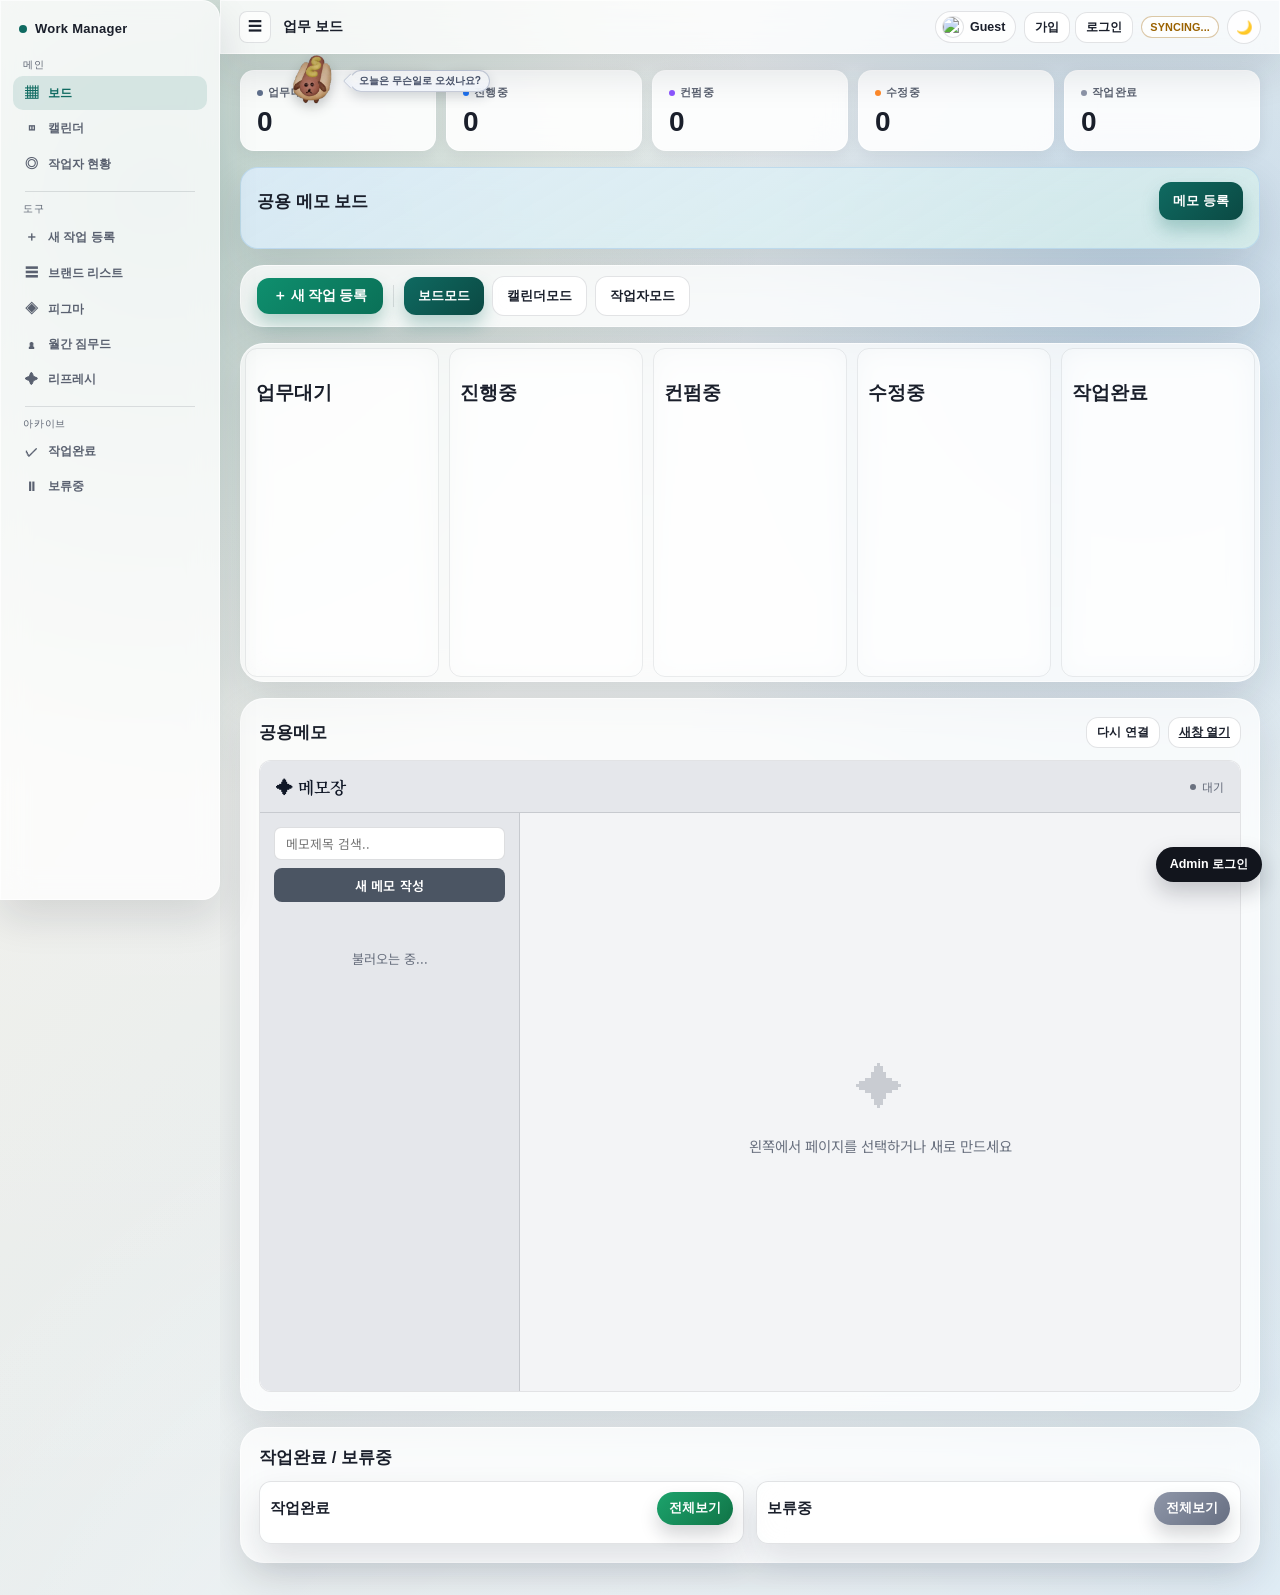
==== commit 269317b2: "Replace memo confirms with custom dialogs and highlight backup button" ====
--- a/index.html
+++ b/index.html
@@ -94,9 +94,6 @@
           <button id="themeToggleBtn" class="theme-toggle-btn" type="button" onclick="toggleThemeMode()" aria-label="다크모드 전환" title="다크모드">
             <span id="themeToggleIcon" aria-hidden="true">🌙</span>
           </button>
-          <div id="adminBadge" class="badge-pill hidden">ADMIN</div>
-          <button id="adminBtn" class="btn btn-action admin-fab-btn" onclick="handleAdminAction()">Admin</button>
-          <button id="adminLogoutBtn" class="btn btn-outline admin-fab-btn hidden" onclick="logoutAdmin()">Admin 로그아웃</button>
         </div>
       </header>
 
@@ -349,7 +346,10 @@
       <button class="close-btn" onclick="closeModal('adminModal')">&times;</button>
       <h3>관리자 페이지</h3>
       <div class="admin-section">
-        <h4>작업자 정보 전체 수정/삭제</h4>
+        <div class="admin-user-head">
+          <h4>작업자 정보 전체 수정/삭제</h4>
+          <button class="btn btn-outline small" type="button" onclick="cleanupGhostUsers()">유령 유저 정리</button>
+        </div>
         <div id="adminUserList" class="admin-list"></div>
       </div>
       <div class="admin-section">
@@ -435,7 +435,7 @@
   </div>
 
   <div id="brandListModal" class="modal" onclick="closeOnBackdrop(event, 'brandListModal')">
-    <div class="modal-content">
+    <div class="modal-content wide brand-list-modal-content">
       <button class="close-btn" onclick="closeModal('brandListModal')">&times;</button>
       <button id="brandEditToggleBtn" type="button" class="btn btn-outline small brand-edit-floating" onclick="toggleBrandEditMode()">수정하기</button>
       <div class="brand-modal-head"><h3>브랜드 리스트</h3></div>
@@ -459,7 +459,7 @@
           </div>
         </div>
       </div>
-      <div id="brandManageList" class="admin-list"></div>
+      <div id="brandManageList" class="admin-list brand-manage-list"></div>
     </div>
   </div>
 
@@ -617,6 +617,23 @@
     </div>
   </div>
 
+  <div id="confirmModal" class="modal" onclick="closeOnBackdrop(event, 'confirmModal')">
+    <div class="modal-content">
+      <button class="close-btn" type="button" onclick="resolveConfirmModal(false)">&times;</button>
+      <h3 id="confirmModalTitle">확인</h3>
+      <p id="confirmModalMessage" class="confirm-modal-message">이 작업을 진행할까요?</p>
+      <div class="confirm-modal-actions">
+        <button id="confirmModalCancelBtn" class="btn btn-outline" type="button" onclick="resolveConfirmModal(false)">취소</button>
+        <button id="confirmModalOkBtn" class="btn btn-primary" type="button" onclick="resolveConfirmModal(true)">확인</button>
+      </div>
+    </div>
+  </div>
+
+  <div class="admin-fab-wrap">
+    <div id="adminBadge" class="badge-pill hidden" onclick="openModal('adminModal')" title="관리자 페이지 열기">ADMIN</div>
+    <button id="adminBtn" class="btn btn-action admin-fab-btn" onclick="handleAdminAction()">Admin 로그인</button>
+  </div>
+
   <script src="firebase-config.js"></script>
   <script src="app.js"></script>
   <script>
--- a/style.css
+++ b/style.css
@@ -650,8 +650,23 @@
 .btn.full { width: 100%; }
 
 /* topbar auth-area buttons */
-.admin-fab-wrap { display: flex; gap: 6px; }
-.admin-fab-btn { border-radius: 999px; padding: 6px 10px; font-size: 0.72rem; line-height: 1.2; }
+.admin-fab-wrap {
+  position: fixed;
+  right: 18px;
+  bottom: 18px;
+  z-index: 70;
+  display: flex;
+  gap: 6px;
+}
+.admin-fab-btn {
+  border-radius: 999px;
+  padding: 10px 14px;
+  font-size: 0.78rem;
+  font-weight: 700;
+  line-height: 1.2;
+  box-shadow: 0 10px 22px rgba(16,24,38,0.22);
+}
+.admin-fab-wrap .badge-pill { cursor: pointer; }
 
 /* ════════════════════════════════════════
    STATUS INDICATOR / USER PILL
@@ -1176,6 +1191,41 @@
 .modal-inline-optional { display: grid; gap: 6px; margin-bottom: 10px; }
 .modal-inline-toggle { justify-self: flex-start; }
 .modal-inline-expand { display: grid; gap: 6px; }
+#taskCreateModal .modal-inline-toggle {
+  background: rgba(15,106,97,0.12);
+  border-color: rgba(15,106,97,0.34);
+  color: #0d5851;
+}
+#taskCreateModal .modal-inline-toggle:hover {
+  background: rgba(15,106,97,0.2);
+  border-color: rgba(15,106,97,0.46);
+}
+#taskCreateModal .modal-inline-toggle[aria-expanded='true'] {
+  background: rgba(15,106,97,0.24);
+  border-color: rgba(15,106,97,0.54);
+}
+.confirm-modal-message {
+  margin: 0;
+  font-size: 13px;
+  color: var(--color-text-secondary);
+  line-height: 1.45;
+}
+.confirm-modal-actions {
+  margin-top: 12px;
+  display: flex;
+  justify-content: flex-end;
+  align-items: center;
+  gap: 8px;
+}
+.modal:not(#gymMoodModal) .btn.btn-danger {
+  background: var(--color-state-danger);
+  color: #fff;
+  border: 0.5px solid var(--color-state-danger);
+}
+.modal:not(#gymMoodModal) .btn.btn-danger:hover {
+  background: #b13b3b;
+  border-color: #b13b3b;
+}
 .modal:not(#gymMoodModal) .admin-row,
 .modal:not(#gymMoodModal) .worker-row {
   border: none;
@@ -1427,6 +1477,26 @@
 .brand-backup-input { min-height: 76px; resize: vertical; }
 .inline-brand-add .pill-input { margin-bottom: 0; }
 .brand-add-guide { color: var(--muted); font-size: 0.8rem; font-weight: 800; margin-bottom: 8px; }
+.brand-list-modal-content { width: min(980px,100%); max-height: 92vh; }
+.brand-list-modal-content .modal-body { display: grid; gap: 12px; }
+.brand-manage-list {
+  max-height: clamp(320px, 48vh, 560px);
+  overflow-y: auto;
+  padding-right: 4px;
+  align-content: start;
+}
+.brand-manage-list .admin-row {
+  grid-template-columns: minmax(0,1fr) auto;
+  gap: 12px;
+  align-items: start;
+}
+.brand-manage-list .brand-edit-left .pill-input {
+  font-weight: 600;
+}
+.brand-manage-list .row-actions {
+  min-width: 148px;
+  justify-content: flex-end;
+}
 .brand-color-picker { display: flex; flex-wrap: wrap; gap: 6px; align-items: center; }
 .brand-color-pop { position: relative; }
 .brand-color-toggle { min-width: 108px; display: inline-flex; align-items: center; justify-content: center; gap: 8px; font-weight: 800; }
@@ -1441,6 +1511,8 @@
    ADMIN
 ════════════════════════════════════════ */
 .admin-section h4 { margin: 10px 0; }
+.admin-user-head { display: flex; align-items: center; justify-content: space-between; gap: 8px; flex-wrap: wrap; }
+.admin-user-head h4 { margin: 10px 0; }
 .admin-tools { display: grid; grid-template-columns: 1.4fr repeat(4,minmax(120px,1fr)); gap: 8px; align-items: center; margin-bottom: 10px; }
 .admin-tools .pill-input { margin-bottom: 0; }
 .admin-task-count { margin-bottom: 8px; color: var(--muted); font-size: 0.82rem; font-weight: 700; }
@@ -1462,7 +1534,15 @@
 .figma-board-hint { color: var(--muted); font-size: 0.86rem; }
 .figma-board-actions { display: flex; gap: 8px; flex-wrap: wrap; }
 .figma-board-shell { min-height: 280px; }
-.figma-board-shell .note-editor-pane { min-height: 280px; }
+.figma-board-shell .note-editor-pane {
+  min-height: 280px;
+  font-size: 0.78rem;
+  line-height: 1.4;
+}
+.figma-board-shell .note-editor-pane::placeholder {
+  font-size: 0.78rem;
+  line-height: 1.4;
+}
 .figma-link-modal-content { width: min(1200px,100%); }
 .figma-link-toolbar { display: flex; justify-content: flex-end; margin-bottom: 8px; }
 .figma-open-here-btn {
@@ -1568,6 +1648,10 @@
   .admin-task-grid, .admin-user-grid { grid-template-columns: 1fr; }
   .admin-tools { grid-template-columns: 1fr; }
   .brand-add-top { grid-template-columns: 1fr; }
+  .brand-list-modal-content { width: min(100%, 100%); }
+  .brand-manage-list { max-height: none; }
+  .brand-manage-list .admin-row { grid-template-columns: 1fr; }
+  .brand-manage-list .row-actions { min-width: 0; justify-content: flex-start; }
   .brand-edit-floating { position: static; margin: 0 32px 8px auto; }
   .brand-modal-head { padding-right: 0; }
   .row-actions .pill-input { width: 100%; }
@@ -1576,6 +1660,8 @@
   .topbar-title { font-size: 12px; }
   .shared-notion-wrap { min-height: 520px; }
   .shared-notion-frame { height: 68vh; min-height: 520px; }
+  .admin-fab-wrap { right: 12px; bottom: 12px; }
+  .admin-fab-btn { padding: 9px 12px; font-size: 0.74rem; }
 }
 
 /* 모바일에서 사이드바 열기용 오버레이 */
